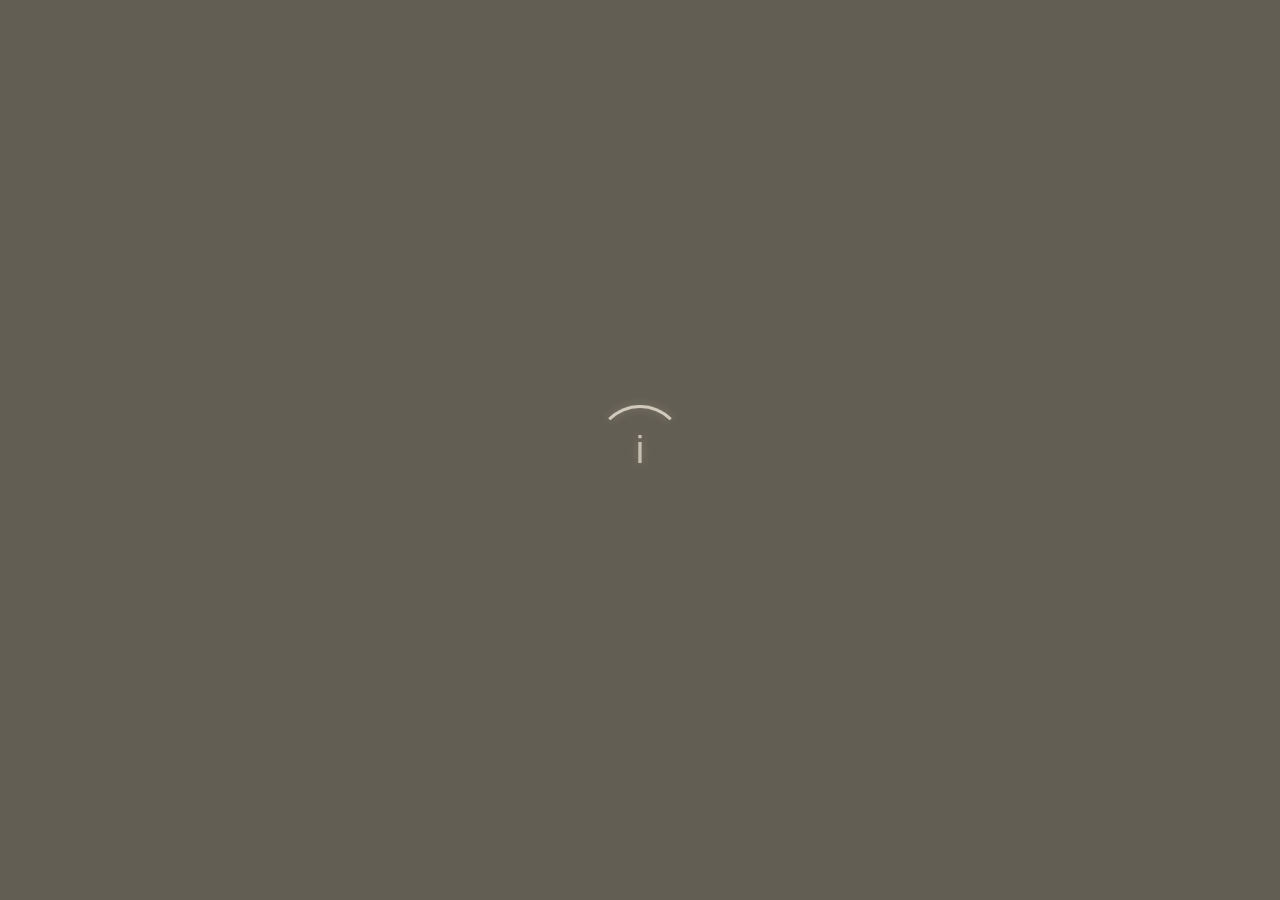
==== index.html @ 5bce7cc0 "m" ====
<!DOCTYPE html>
<html lang="en">
<head>
    <meta charset="UTF-8">
    <meta name="viewport" content="width=device-width, initial-scale=1.0, maximum-scale=1.0, user-scalable=no">
    <title>Luxury Design Portfolio</title>
    <meta name="description" content="Premium interior design solutions. Transform your space with bespoke, elegant design.">
    
    <!-- Mobile Redirect Script -->
    <script>
        // Check if user is on a mobile device
        const isMobile = /Android|webOS|iPhone|iPad|iPod|BlackBerry|IEMobile|Opera Mini/i.test(navigator.userAgent) || window.innerWidth <= 1024;
        
        // Redirect to mobile version if on mobile device
        if (isMobile && !window.location.pathname.includes('mobile.html')) {
            window.location.href = 'mobile.html';
        }
    </script>
    
    <!-- Favicon -->
    <link rel="icon" type="image/png" href="images/logo white i.png">
    <link rel="apple-touch-icon" href="images/logo white i.png">
    
    <!-- Preload critical assets -->
    <link rel="preload" href="fonts/abadi-extra-light.woff2" as="font" type="font/woff2" crossorigin fetchpriority="low">
    <link rel="preload" href="fonts/roboto-light.woff2" as="font" type="font/woff2" crossorigin fetchpriority="low">
    
    <!-- Stylesheets -->
    <link rel="stylesheet" href="css/styles.css">
    <link rel="stylesheet" href="css/gallery.css">
    <link rel="stylesheet" href="css/mobile.css">
    
    <!-- Font imports -->
    <link rel="preconnect" href="https://fonts.googleapis.com">
    <link rel="preconnect" href="https://fonts.gstatic.com" crossorigin>
    <link href="https://fonts.googleapis.com/css2?family=Roboto:wght@300&display=swap" rel="stylesheet">
    
    <!-- Icon library -->
    <link rel="stylesheet" href="https://cdnjs.cloudflare.com/ajax/libs/font-awesome/6.0.0/css/all.min.css">
</head>
<body>
    <!-- Page Loader -->
    <div class="page-loader">
        <div class="loader-content">
            <div class="loader-circle"></div>
            <span class="loader-i">i</span>
        </div>
    </div>

    <!-- Page transition overlay -->
    <div class="page-transition-overlay"></div>
    
    <!-- Header -->
    <header class="header">
        <div class="logo-container">
            <img src="images/logo white i.png" alt="Ingrid Bergman Interiors Logo">
            <div class="close-icon"></div>
            <div class="nav-hint" data-translate="navHint">click to navigate</div>
        </div>
    </header>

    <!-- Mobile Slider Homepage (Only shown on mobile) -->
    <div class="mobile-slider-container" id="mobileSlider">
        <div class="mobile-slider-header">
            <img src="images/logo white i.png" alt="Ingrid Bergman Interiors Logo">
        </div>
        
        <div class="mobile-slider-body">
            <div class="mobile-slides" id="mobileSlides">
                <!-- Service Slide -->
                <div class="mobile-slide" data-section="service">
                    <div class="mobile-slide-background" style="background-image: url('images/the service (2).jpg');"></div>
                    <div class="mobile-slide-content">
                        <h2 class="mobile-slide-title" data-translate="service">The Service</h2>
                        <button class="mobile-slide-btn" data-translate="explore">Explore</button>
                    </div>
                </div>
                
                <!-- Portrait Slide -->
                <div class="mobile-slide mobile-portrait-slide" data-section="person">
                    <div class="mobile-portrait-container">
                        <img src="images/Ingrid Bergman Portret.jpg" alt="Portrait" class="mobile-portrait-image">
                        <div class="mobile-portrait-overlay">
                            <button class="mobile-slide-btn" data-translate="aboutButton">The Person</button>
                        </div>
                    </div>
                </div>
                
                <!-- Brands Slide -->
                <div class="mobile-slide" data-section="brands">
                    <div class="mobile-slide-background" style="background-image: url('images/the brands.jpg');"></div>
                    <div class="mobile-slide-content">
                        <h2 class="mobile-slide-title" data-translate="brands">The Brands</h2>
                        <button class="mobile-slide-btn" data-translate="explore">Explore</button>
                    </div>
                </div>
            </div>
            
            <div class="mobile-slider-indicators">
                <div class="mobile-slider-dot active" data-slide="0"></div>
                <div class="mobile-slider-dot" data-slide="1"></div>
                <div class="mobile-slider-dot" data-slide="2"></div>
            </div>
        </div>
    </div>

    <!-- Main Content: 3-Panel Layout -->
    <main class="main-content">
        <!-- Left Panel: The Service -->
        <section class="section section-left">
            <div class="section-background" style="background: url('images/the service (2).jpg') center/cover no-repeat;"></div>
            <div class="hover-overlay"></div>
            <div class="section-content">
                <h2 class="section-title" data-translate="service">The Service</h2>
                <button class="expand-btn" id="serviceExpandBtn" data-translate="explore">Explore</button>
            </div>
        </section>

        <!-- Center Portrait Panel -->
        <div class="portrait-container">
            <div class="portrait-wrapper">
                <div class="portrait">
                    <!-- Colored image underneath -->
                    <img src="images/Ingrid Bergman Portret.jpg" alt="Portrait" class="portrait-image">
                    
                    <!-- Black and white split effect -->
                    <div class="portrait-bw-wrapper">
                        <div class="bw-left"></div>
                        <div class="bw-right"></div>
                    </div>
                    
                    <button class="about-btn" data-translate="aboutButton">The Person</button>
                </div>
            </div>
        </div>

        <!-- Right Panel: The Brands -->
        <section class="section section-right">
            <div class="section-background" style="background: url('images/the brands.jpg') center/cover no-repeat;"></div>
            <div class="hover-overlay"></div>
            <div class="section-content">
                <h2 class="section-title" data-translate="brands">The Brands</h2>
                <button class="expand-btn" id="brandsExpandBtn" data-translate="explore">Explore</button>
            </div>
        </section>
    </main>

    <!-- About Section - Fixed Structure -->
    <div class="about-section">
        <div class="about-background" style="background: linear-gradient(rgba(0, 0, 0, 0.8), rgba(0, 0, 0, 0.8)), url('images/Ingrid Bergman Portret.jpg') center/cover no-repeat;"></div>
        <button class="close-about">
            <div class="close-icon"></div>
        </button>
        <div class="about-content">
            <div class="mobile-back-btn" id="aboutBackBtn"></div>
            <div class="about-grid">
                <div class="about-image">
                    <img src="images/Ingrid Bergman Portret.jpg" alt="Portrait">
                </div>
                <div class="about-text">
                    <h2 data-translate="aboutTitle">The Person</h2>
                    <p class="about-title" data-translate="aboutSubtitle">Founder of Ingrid Bergman Interiors</p>
                    <div class="about-separator"></div>
                    <p class="about-paragraph" data-translate="aboutParagraph1">Ingrid Bergman embarked on her interior design journey in 2013 after spending two decades in the high-end fashion industry. Her time at a renowned interior design firm in Dubai provided her with invaluable experience, allowing her to master the nuances of the trade.</p>
                    <p class="about-paragraph" data-translate="aboutParagraph2">Ingrid's extensive background in retail has proven to be a tremendous asset for her clients. This experience has sharpened her impeccable taste in colors and fabrics and honed her ability to source the most exclusive furniture for her agency.</p>
                    <p class="about-paragraph" data-translate="aboutParagraph3">One of Ingrid's most remarkable qualities is her ability to genuinely listen to her clients, ensuring she delivers the beautiful results they envision. She believes this skill is crucial in building strong client relationships, which lead to inspired, creative design solutions and ultimate client satisfaction.</p>
                    <p class="about-paragraph" data-translate="aboutParagraph4">Ingrid's work is global, with a diverse portfolio of projects. Her home in Portugal, complete with a breathtaking garden, has been transformed into an exclusive showroom where guests can experience the essence of luxury living.</p>
                    <p class="about-paragraph" data-translate="aboutParagraph5">Clients are invited to visit the Villa in the Algarve to explore her collections and discuss their projects in this unique and inspiring setting.</p>
                </div>
            </div>
            <div class="about-actions">
                <button class="about-back-home-btn" data-translate="returnHome">Return to Homepage</button>
            </div>
        </div>
    </div>

    <!-- Service Section - Integrated from the-service.html -->
    <div class="service-section">
        <div class="service-background" style="background: linear-gradient(rgba(0, 0, 0, 0.5), rgba(0, 0, 0, 0.5)), url('images/the service (2).jpg') center/cover no-repeat;"></div>
        <button class="close-service">
            <div class="close-icon"></div>
        </button>
        <div class="service-content">
            <div class="mobile-back-btn" id="serviceBackBtn"></div>
            <header class="service-header">
                <h2 data-translate="serviceTitle">The Service</h2>
                <p data-translate="serviceDescription">Ingrid Bergman Interiors is a comprehensive residential and commercial furniture agency, offering full-service solutions. We begin by understanding our clients' practical needs and style preferences, ensuring a personalized experience. Our distinctive showroom, located in the heart of the Algarve, serves as an inspirational space where visitors can envision the possibilities of outdoor and indoor living.</p>
            </header>
            
            <section class="service-info">
                <h3 class="service-subtitle" data-translate="serviceSubtitle">We can assist you with</h3>
                <div class="service-cards-container">
                    <div class="service-card">
                        <h3 data-translate="conceptDesign">Concept & Design</h3>
                        <p data-translate="conceptDesignDesc">To make a concept and design (with mood & material boards)</p>
                    </div>
                    
                    <div class="service-card">
                        <h3 data-translate="spacePlanning">Space Planning</h3>
                        <p data-translate="spacePlanningDesc">To plan your space (floorplans and 3D renders)</p>
                    </div>
                    
                    <div class="service-card">
                        <h3 data-translate="furnitureSourcing">Furniture Sourcing</h3>
                        <p data-translate="furnitureSourcingDesc">To source furniture</p>
                    </div>
                    
                    <div class="service-card">
                        <h3 data-translate="windowTreatment">Window Treatment</h3>
                        <p data-translate="windowTreatmentDesc">To find the right window treatment</p>
                    </div>
                    
                    <div class="service-card">
                        <h3 data-translate="lightingPlanning">Lighting Planning</h3>
                        <p data-translate="lightingPlanningDesc">To plan your lighting</p>
                    </div>
                    
                    <div class="service-card">
                        <h3 data-translate="accessoriesCarpets">Accessories & Carpets</h3>
                        <p data-translate="accessoriesCarpetsDesc">To source carpets & home accessories</p>
                    </div>
                </div>
            </section>

            <!-- Projects Section Title -->
            <div class="projects-section-title">
                <h2 data-translate="projectsTitle">Ingrid's Projects</h2>
            </div>

            <!-- Service Gallery Card -->
            <section class="service-gallery-section">
                <div class="service-gallery-card">
                    <div class="gallery-header">
                        <h3 data-translate="projectTitle">Transforming a Family Home</h3>
                        <p data-translate="projectLocation">California, US</p>
                    </div>
                    <div class="gallery-preview" id="galleryPreview">
                        <img src="images/CA project done/IBICali2019-30.jpg" alt="California Family Home Project Preview">
                    </div>
                    <button type="button" class="gallery-btn" id="galleryBtn">
                        <span data-translate="viewGallery">View Gallery</span>
                        <i class="fas fa-images"></i>
                    </button>
                    <button type="button" class="project-info-btn" id="projectInfoBtn">
                        <span data-translate="readAboutProject">Read About This Project</span>
                        <i class="fas fa-book-open"></i>
                    </button>
                </div>
            </section>
            
            <div class="service-actions">
                <button class="service-back-home-btn" data-translate="returnHome">Return to Homepage</button>
            </div>
        </div>
    </div>

    <!-- Gallery Modal -->
    <div class="gallery-modal" id="galleryModal">
        <div class="gallery-modal-content">
            <div class="gallery-title">
                <h2 data-translate="projectTitle">Transforming a Family Home</h2>
                <p data-translate="projectLocation">California, US</p>
            </div>
            <button type="button" class="close-gallery" id="closeGalleryBtn" aria-label="Close gallery">
                <i class="fas fa-times"></i>
            </button>
            <div class="gallery-container">
                <div class="gallery-slider" id="gallerySlider">
                    <!-- Slides will be added via JavaScript -->
                </div>
                <div class="gallery-controls">
                    <button type="button" class="gallery-prev" id="prevBtn" aria-label="Previous slide">
                        <i class="fas fa-chevron-left"></i>
                    </button>
                    <button type="button" class="gallery-next" id="nextBtn" aria-label="Next slide">
                        <i class="fas fa-chevron-right"></i>
                    </button>
                </div>
                <div class="gallery-indicators" id="galleryIndicators"></div>
            </div>
        </div>
    </div>

    <!-- Project Description Modal -->
    <div class="project-description-modal" id="projectDescriptionModal">
        <div class="project-description-content">
            <button type="button" class="close-project-description" id="closeProjectDescriptionBtn" aria-label="Close project description">
                <i class="fas fa-times"></i>
            </button>
            <div class="project-description-body">
                <div class="project-description-text">
                    <p><span class="project-title" data-translate="projectTitle">Transforming of a family home</span></p>
                    
                    <p data-translate="projectDescription1">"We recently had the pleasure of transforming a classic traditional American quinta into a refined, modern sanctuary for a young family with three children. This full-scale renovation was more than just a makeover—it was a complete reinvention of the space to align with contemporary living while preserving a warm, welcoming atmosphere.</p>
                    
                    <p data-translate="projectDescription2">The home was fully gutted to allow for a bold redesign, featuring an open floorplan that brings in natural light and flow. At the heart of the home stands a stunning, high-end Italian kitchen—both sleek and functional—paired with a custom-designed bathroom that exudes luxury and serenity.</p>
                    
                    <p data-translate="projectDescription3">Throughout the house, we laid elegant fishbone oak flooring, adding texture and timeless style. A striking fireplace became a central feature, creating a cozy gathering space for the family. Carefully curated high-end furniture from Eric Kuster, paired with limited edition art and thoughtfully chosen accessories, completed the design with sophistication and personality.</p>
                    
                    <p data-translate="projectDescription4">Every detail was selected to reflect comfort, elegance, and a touch of boldness—and the result? A truly elevated family home, perfectly tailored to the lifestyle and vision of our delighted clients."</p>
                    
                    <p class="signature" data-translate="signature">— Ingrid Bergman</p>
                </div>
                <div class="project-description-image">
                    <img src="images/CA project done/IBICali2019-30.jpg" alt="California Family Home Project">
                </div>
            </div>
        </div>
    </div>

    <!-- Brands Section - Integrated from the-brands.html -->
    <div class="brands-section">
        <div class="brands-background" style="background: linear-gradient(rgba(0, 0, 0, 0.5), rgba(0, 0, 0, 0.5)), url('images/the brands.jpg') center/cover no-repeat;"></div>
        <button class="close-brands">
            <div class="close-icon"></div>
        </button>
        <div class="brands-content">
            <div class="mobile-back-btn" id="brandsBackBtn"></div>
            <header class="brands-header">
                <h2 data-translate="brandsTitle">The Brands</h2>
                <p class="brands-subtitle" data-translate="brandsSubtitle">We carry the most exclusive brands for any project for any client for any budget</p>
            </header>
            
            <section class="brands-showcase">
                <div class="brands-category">
                    <h3 data-translate="outdoorCollections">Outdoor Collections</h3>
                    <div class="brands-list">
                        <div class="brand-item">
                            <img src="images/Borek picture for website.jpg" alt="Borek" class="brand-image">
                            <h3 class="brand-name">Borek</h3>
                            <a href="https://www.borek.eu" target="_blank" class="brand-link" data-translate="visitWebsite">Visit Website</a>
                        </div>
                        
                        <div class="brand-item">
                            <img src="images/bryck.jpg" alt="BRYCK" class="brand-image">
                            <h3 class="brand-name">BRYCK</h3>
                            <a href="https://www.bryck.nl" target="_blank" class="brand-link" data-translate="visitWebsite">Visit Website</a>
                        </div>
                        
                        <div class="brand-item">
                            <img src="images/C&C Milano picture for website.jpg" alt="C&C Milano" class="brand-image">
                            <h3 class="brand-name">C&C Milano</h3>
                            <a href="https://www.cec-milano.it" target="_blank" class="brand-link" data-translate="visitWebsite">Visit Website</a>
                        </div>
                        
                        <div class="brand-item">
                            <img src="images/cape umbrellas.jpg" alt="Cape Umbrellas" class="brand-image">
                            <h3 class="brand-name">Cape Umbrellas</h3>
                            <a href="https://www.capeumbrellas.com" target="_blank" class="brand-link" data-translate="visitWebsite">Visit Website</a>
                        </div>
                        
                        <div class="brand-item">
                            <img src="images/coco wolf1.jpg" alt="Coco Wolf" class="brand-image">
                            <h3 class="brand-name">Coco Wolf</h3>
                            <a href="https://www.cocowolf.co.uk" target="_blank" class="brand-link" data-translate="visitWebsite">Visit Website</a>
                        </div>
                        
                        <div class="brand-item">
                            <img src="images/Fjaka website picture.JPG" alt="Fjaka Furniture" class="brand-image">
                            <h3 class="brand-name">Fjaka Furniture</h3>
                            <a href="https://fjakafurniture.com" target="_blank" class="brand-link" data-translate="visitWebsite">Visit Website</a>
                        </div>
                        
                        <div class="brand-item">
                            <img src="images/todo bien.jpg" alt="Todo Bien" class="brand-image">
                            <h3 class="brand-name">Todo Bien</h3>
                            <a href="https://www.todobien.nl" target="_blank" class="brand-link" data-translate="visitWebsite">Visit Website</a>
                        </div>
                    </div>
                </div>

                <div class="brands-category">
                    <h3 data-translate="indoorCollections">Indoor Collections</h3>
                    <div class="brands-list">
                        <div class="brand-item">
                            <img src="images/Hamilton Conte for website.jpg" alt="Hamilton Conte" class="brand-image">
                            <h3 class="brand-name">Hamilton Conte</h3>
                            <a href="https://hamiltonconte.com" target="_blank" class="brand-link" data-translate="visitWebsite">Visit Website</a>
                        </div>
                        
                        <div class="brand-item">
                            <img src="images/kuster.jpg" alt="Eric Kuster" class="brand-image">
                            <h3 class="brand-name">Eric Kuster</h3>
                            <a href="https://www.erickuster.com" target="_blank" class="brand-link" data-translate="visitWebsite">Visit Website</a>
                        </div>
                        
                        <div class="brand-item">
                            <img src="images/pavoni.jpeg" alt="Pavoni Leathers" class="brand-image">
                            <h3 class="brand-name">Pavoni Leathers</h3>
                            <a href="https://www.pavonileathers.com" target="_blank" class="brand-link" data-translate="visitWebsite">Visit Website</a>
                        </div>
                        
                        <div class="brand-item">
                            <img src="images/shadesbyeric.webp" alt="Shades by Eric Kuster" class="brand-image">
                            <h3 class="brand-name">Shades by Eric Kuster</h3>
                            <a href="https://shadesbyerickuster.com" target="_blank" class="brand-link" data-translate="visitWebsite">Visit Website</a>
                        </div>
                    </div>
                </div>
            </section>
            
            <!-- Video Collections Section -->
            <section class="video-collections-section">
                <div class="brands-category">
                    <h3 data-translate="videoCollections">Video Collections</h3>
                    <div class="video-content">
                        <div class="video-container">
                            <div class="luxury-video-wrapper">
                                <div class="video-title-overlay">EKML Headquarters Amsterdam</div>
                                <iframe src="https://player.vimeo.com/video/1080828130?h=15c700e97c" width="100%" height="100%" frameborder="0" allow="autoplay; fullscreen; picture-in-picture" allowfullscreen="true"></iframe>
                            </div>
                        </div>
                    </div>
                </div>
            </section>
            
            <div class="brands-actions">
                <button class="brands-back-home-btn" data-translate="returnHome">Return to Homepage</button>
            </div>
        </div>
    </div>

    <!-- Contact Section - New popup section -->
    <div class="contact-section">
        <div class="contact-background" style="background: linear-gradient(rgba(0, 0, 0, 0.7), rgba(0, 0, 0, 0.7)), url('images/contact-bg.jpg') center/cover no-repeat;"></div>
        <button class="close-contact">
            <div class="close-icon"></div>
        </button>
        <div class="contact-content">
            <header class="contact-header">
                <h2 data-translate="contactTitle">Contact Us</h2>
                <p data-translate="contactDescription">Get in touch with our team to discuss how we can transform your space into a stunning, functional design that reflects your unique style and needs.</p>
            </header>
            
            <section class="contact-form-container">
                <form id="contactForm" class="contact-form" action="https://formspree.io/f/YOUR_FORMSPREE_ID" method="POST">
                    <div class="form-group">
                        <label for="name" data-translate="name">Name</label>
                        <input type="text" id="name" name="name" required>
                    </div>
                    
                    <div class="form-group">
                        <label for="email" data-translate="email">Email</label>
                        <input type="email" id="email" name="email" required>
                    </div>
                    
                    <div class="form-group">
                        <label for="phone" data-translate="phone">Phone (optional)</label>
                        <input type="tel" id="phone" name="phone">
                    </div>
                    
                    <div class="form-group">
                        <label for="message" data-translate="message">Message</label>
                        <textarea id="message" name="message" rows="5" required></textarea>
                    </div>
                    
                    <button type="submit" class="submit-btn" data-translate="sendMessage">Send Message</button>
                </form>
                
                <div class="contact-info">
                    <div class="contact-item">
                        <i class="fas fa-map-marker-alt"></i>
                        <h3 data-translate="ourOffice">Our Office</h3>
                        <p>Ingrid Bergman Interiors<br>Rua Fernão Lopes 279<br>Albufeira, Portugal</p>
                    </div>
                    
                    <div class="contact-item">
                        <i class="fas fa-envelope"></i>
                        <h3 data-translate="emailUs">Email Us</h3>
                        <p>
                            <a href="mailto:ingrid@ingridbergmaninteriors.com">ingrid@ingridbergmaninteriors.com</a><br>
                            <a href="mailto:ingrid@erickuster.com">ingrid@erickuster.com</a>
                        </p>
                    </div>
                    
                    <div class="contact-item">
                        <i class="fas fa-phone-alt"></i>
                        <h3 data-translate="callUs">Call Us</h3>
                        <p>
                            Portugal: <a href="tel:+351963486962">+351 963 486 962</a><br>
                            Netherlands: <a href="tel:+31640180249">+31 6 401 80 249</a>
                        </p>
                    </div>
                </div>
            </section>
            
            <div class="contact-actions">
                <button class="contact-back-home-btn" data-translate="returnHome">Return to Homepage</button>
            </div>
        </div>
    </div>

    <!-- Footer -->
    <footer class="footer">
        <div class="social-links">
            <a href="https://www.linkedin.com/in/ingridbergman/" class="social-link" target="_blank" aria-label="LinkedIn">
                <i class="fab fa-linkedin-in"></i>
            </a>
            <a href="https://www.instagram.com/ingrid_bergman_collections/" class="social-link" target="_blank" aria-label="Instagram">
                <i class="fab fa-instagram"></i>
            </a>
            <a href="mailto:ingrid@ingridbergmaninteriors.com" class="social-link" aria-label="Email">
                <i class="far fa-envelope"></i>
            </a>
        </div>
        <button class="contact-btn" data-section="contact" data-translate="contactButton">CONTACT US</button>
        <div class="language-switcher">
            <button class="lang-btn active" data-lang="en">En</button>
            <span class="lang-separator">|</span>
            <button class="lang-btn" data-lang="pt">Pt</button>
        </div>
    </footer>

    <!-- Language Transition Overlay -->
    <div class="language-transition-overlay"></div>

    <!-- Off Canvas Navigation - Side Panel -->
    <div class="off-canvas-overlay" id="offCanvasOverlay"></div>
    <nav class="off-canvas-navigation" id="offCanvasNav">
        <div class="off-canvas-header">
            <div class="off-canvas-logo">
                <img src="images/logo white i.png" alt="Logo">
            </div>
            <div class="off-canvas-title" data-translate="home">Ingrid Bergman Interiors</div>
            <p data-translate="explore">Explore our world of luxury design</p>
        </div>
        <div class="off-canvas-content">
            <div class="off-canvas-menu">
                <a href="javascript:void(0);" class="off-canvas-menu-item active" data-section="home" data-translate="home">Home</a>
                <a href="javascript:void(0);" class="off-canvas-menu-item" data-section="person" data-translate="person">The Person</a>
                <a href="javascript:void(0);" class="off-canvas-menu-item" data-section="service" data-translate="service">The Service</a>
                <a href="javascript:void(0);" class="off-canvas-menu-item" data-section="brands" data-translate="brands">The Brands</a>
                <a href="javascript:void(0);" class="off-canvas-menu-item" data-section="contact" data-translate="contact">Contact Us</a>
            </div>
        </div>
        <div class="off-canvas-footer">
            <a href="https://www.linkedin.com/in/ingridbergman/" class="off-canvas-social" target="_blank" aria-label="LinkedIn">
                <i class="fab fa-linkedin-in"></i>
            </a>
            <a href="https://www.instagram.com/ingrid_bergman_collections/" class="off-canvas-social" target="_blank" aria-label="Instagram">
                <i class="fab fa-instagram"></i>
            </a>
            <a href="mailto:ingrid@ingridbergmaninteriors.com" class="off-canvas-social" aria-label="Email">
                <i class="far fa-envelope"></i>
            </a>
        </div>
    </nav>

    <!-- Scripts -->
    <script src="js/loader.js"></script>
    <script src="js/main.js"></script>
    <script src="js/navigation.js"></script>
    <script src="js/gallery.js"></script>
    <script src="js/page-transitions.js"></script>
    <script src="js/mobile.js"></script>
    <script src="js/translations.js"></script>
</body>
</html>
---- css/styles.css ----
/* Touch device enhancements */
@media (hover: none) {
    .portrait-bw-left,
    .portrait-bw-right {
        /* Add subtle pulsing animation to indicate interactivity on touch devices */
        animation: pulse 2s infinite alternate cubic-bezier(0.4, 0, 0.2, 1);
    }
    
    @keyframes pulse {
        0% {
            filter: grayscale(100%) brightness(1);
        }
        100% {
            filter: grayscale(100%) brightness(1.1);
        }
    }
    
    .about-btn {
        opacity: 0.7;
        transform: translate(-50%, -50%) scale(0.95);
    }
}/* =================================================================
   Premium Interior Design Website - Refined Edition 2025
   Highly optimized for performance with enhanced responsiveness
   ================================================================= */

/* ===== RESET & GLOBAL STYLES ===== */
*,
*::before,
*::after {
    margin: 0;
    padding: 0;
    box-sizing: border-box;
    -webkit-font-smoothing: antialiased;
    -moz-osx-font-smoothing: grayscale;
}

:root {
    /* Color Variables - Refined Luxury Palette */
    --color-primary: #a19c90;      /* Primary details / 30% of site */
    --color-secondary: #635e53;    /* Small buttons & smaller details */
    --color-tertiary: #d1cabc;     /* Tiny details / micro buttons */
    --color-background: #fdfdfd;   /* Main background */
    --color-text: #333333;         /* Base text color */
    
    /* Additional Modern Accents with Softer Tones */
    --color-accent: #ada698;       /* Slightly brighter accent for highlights */
    --color-dark: #4a4640;         /* Deeper accent for drama and emphasis */
    --color-light: #eae7e0;        /* Lighter accent for subtle highlights */
    --color-glass: rgba(253, 253, 253, 0.75); /* Enhanced glass effect */
    
    /* Glassmorphism Effects - Refined */
    --glass-bg: rgba(253, 253, 253, 0.25);
    --glass-border: rgba(255, 255, 255, 0.2);
    --glass-shadow: rgba(0, 0, 0, 0.05);
    --glass-blur: 20px;
    
    /* Inverted Navigation Colors - Enhanced for Better Contrast */
    --nav-background: rgba(99, 94, 83, 0.9);
    --nav-text: #fdfdfd;
    --nav-accent: #d1cabc;
    
    /* Optimized Transition Variables for Better Performance */
    --transition-ultra-slow: 1.4s cubic-bezier(0.22, 1, 0.36, 1);
    --transition-slow: 0.9s cubic-bezier(0.33, 1, 0.68, 1);
    --transition-medium: 0.6s cubic-bezier(0.32, 0.72, 0, 1);
    --transition-fast: 0.4s cubic-bezier(0.25, 0.46, 0.45, 0.94);
    --transition-micro: 0.25s cubic-bezier(0.25, 0.46, 0.45, 0.94);
    --transition-page: 1.0s cubic-bezier(0.19, 1, 0.22, 1);
    
    /* Mobile-First Layout Variables */
    --mobile-padding: 1rem;
    --mobile-gap: 0.75rem;
    --mobile-font-size: 0.875rem;
    --mobile-line-height: 1.5;
    
    /* Responsive Breakpoints - Mobile First */
    --breakpoint-xs: 0;
    --breakpoint-sm: 576px;
    --breakpoint-md: 768px;
    --breakpoint-lg: 992px;
    --breakpoint-xl: 1200px;
    --breakpoint-xxl: 1400px;
    
    /* Mobile Typography Scale */
    --font-size-xs: 0.75rem;
    --font-size-sm: 0.875rem;
    --font-size-md: 1rem;
    --font-size-lg: 1.125rem;
    --font-size-xl: 1.25rem;
    
    /* Mobile Spacing Scale */
    --space-xs: 0.5rem;
    --space-sm: 0.75rem;
    --space-md: 1rem;
    --space-lg: 1.5rem;
    --space-xl: 2rem;
    
    /* Mobile Container Widths */
    --container-xs: 100%;
    --container-sm: 540px;
    --container-md: 720px;
    --container-lg: 960px;
    --container-xl: 1140px;
    
    /* Mobile Navigation */
    --mobile-nav-height: 3.5rem;
    --mobile-nav-padding: 0.5rem;
    
    /* Mobile Content Areas */
    --mobile-content-padding: 1rem;
    --mobile-section-gap: 2rem;
    
    /* Mobile Touch Targets */
    --touch-target-min: 2.75rem;
    --touch-target-padding: 0.75rem;
    
    /* Layout Variables - Updated for Responsive Design */
    --header-height: 4.5rem; /* Reduced from 5.625rem */
    --content-width: 85vw; /* Reduced from 90vw */
    --content-max-width: 1200px; /* Reduced from 1440px */
    --section-gap: 3vw; /* Reduced from 4vw */
    
    /* Enhanced Z-index System */
    --z-base: 1;
    --z-sections: 10;
    --z-section-hover: 15;
    --z-portrait-nav: 50;
    --z-overlay: 200;
    --z-modal: 300;
    --z-close-buttons: 350;
    --z-navigation: 1000;
    --z-page-transition: 9000;
    --z-loader: 10000;
    
    /* New Rounded Corner Variables for Consistency */
    --radius-small: 0.375rem;
    --radius-medium: 0.75rem;
    --radius-large: 1.25rem;
    --radius-xl: 1.875rem;
    --radius-circle: 50%;
    
    /* Box Shadow Variables */
    --shadow-soft: 0 0.625rem 1.875rem rgba(0, 0, 0, 0.05);
    --shadow-medium: 0 0.9375rem 2.1875rem rgba(0, 0, 0, 0.08);
    --shadow-strong: 0 1.25rem 2.8125rem rgba(0, 0, 0, 0.12);
    --shadow-inset: inset 0 0 0.625rem rgba(0, 0, 0, 0.05);
    
    /* Responsive Breakpoints - Adjusted for better scaling */
    --breakpoint-xs: 0;
    --breakpoint-sm: 480px; /* Reduced from 576px */
    --breakpoint-md: 640px; /* Reduced from 768px */
    --breakpoint-lg: 880px; /* Reduced from 992px */
    --breakpoint-xl: 1024px; /* Reduced from 1200px */
    --breakpoint-xxl: 1200px; /* Reduced from 1400px */
    
    /* Fluid Typography Scale - Slightly reduced */
    --font-size-base: clamp(0.875rem, 0.8rem + 0.4vw, 1rem);
    --heading-scale: 0.95;
    
    /* Spacing Scale for Responsive Layouts - Reduced */
    --space-xs: clamp(0.25rem, 0.2rem + 0.2vw, 0.4rem);
    --space-sm: clamp(0.4rem, 0.3rem + 0.4vw, 0.8rem);
    --space-md: clamp(0.8rem, 0.6rem + 0.8vw, 1.6rem);
    --space-lg: clamp(1.2rem, 0.9rem + 1.2vw, 2.4rem);
    --space-xl: clamp(1.6rem, 1.2rem + 1.6vw, 3.2rem);
    
    /* Portrait Sizing - Reduced */
    --portrait-width: clamp(14rem, 25vw, 22rem); /* Reduced from 16rem-26.25rem */
    --portrait-height: clamp(20rem, 65vh, 85vh); /* Reduced from 24rem-92vh */
    
    /* Section Widths - Reduced */
    --section-width: clamp(25%, calc(45% - 6rem), calc(45% - 10rem));
}

/* Font setup for Abadi Extra Light */
@font-face {
    font-family: 'Abadi Extra Light';
    src: url('../fonts/abadi-extra-light.woff2') format('woff2'),
         url('../fonts/abadi-extra-light.woff') format('woff');
    font-weight: 200;
    font-style: normal;
    font-display: swap;
    /* Fallback if font file is missing */
    unicode-range: U+0-10FFFF;
}

/* Fallback font for missing Abadi Extra Light */
@font-face {
    font-family: 'Abadi Extra Light Fallback';
    src: local('Segoe UI Light'), local('Helvetica Neue Light'), local('Arial'), local(sans-serif);
    font-weight: 200;
    font-style: normal;
    font-display: swap;
}

html {
    font-size: 16px;
    scroll-behavior: smooth;
    height: 100%;
    overflow-x: hidden;
}

body {
    font-family: 'Abadi Extra Light', 'Abadi Extra Light Fallback', 'Segoe UI', 'Helvetica Neue', Arial, sans-serif;
    background-color: var(--color-background);
    color: var(--color-text);
    overflow-x: hidden;
    line-height: 1.6;
    opacity: 0;
    animation: fadeIn 0.7s forwards 0.3s;
    height: 100%;
    will-change: opacity;
    position: relative;
    font-size: var(--font-size-base);
}

@keyframes fadeIn {
    to { opacity: 1; }
}

/* Typography settings */
h1, h2, h3, h4, h5, h6 {
    font-family: 'Roboto', sans-serif;
    font-weight: 300;
    line-height: 1.3;
    margin-bottom: 0.5em;
}

/* Fluid headings - adjusted for better responsiveness */
h1 { font-size: clamp(1.75rem, 1.5rem + 1.5vw, 3.5rem); }
h2 { font-size: clamp(1.5rem, 1.25rem + 1.25vw, 3rem); }
h3 { font-size: clamp(1.25rem, 1.1rem + 0.75vw, 2.5rem); }
h4 { font-size: clamp(1.1rem, 1rem + 0.5vw, 1.8rem); }
h5 { font-size: clamp(1rem, 0.9rem + 0.3vw, 1.5rem); }
h6 { font-size: clamp(0.9rem, 0.85rem + 0.2vw, 1.2rem); }

a {
    text-decoration: none;
    color: inherit;
    transition: color var(--transition-medium);
}

button {
    background: none;
    border: none;
    cursor: pointer;
    font-family: inherit;
    outline: none;
    transition: all var(--transition-medium);
}

ul {
    list-style: none;
}

img {
    max-width: 100%;
    height: auto;
    display: block;
}

/* Utility class for preventing scroll */
.no-scroll {
    overflow: hidden !important;
    position: fixed;
    width: 100%;
    height: 100%;
}

/* Resize animation stopper utility class */
.resize-animation-stopper * {
    transition: none !important;
    animation: none !important;
}

/* ===== REFINED LOADER STYLES ===== */
.page-loader {
    position: fixed;
    top: 0;
    left: 0;
    width: 100%;
    height: 100%;
    background-color: var(--color-secondary); /* Brown background from menu */
    display: flex;
    align-items: center;
    justify-content: center;
    z-index: var(--z-loader);
    transition: opacity 0.7s ease-out, visibility 0.7s;
    opacity: 1;
    visibility: visible;
}

.loader-hidden {
    opacity: 0;
    visibility: hidden;
}

.loader-content {
    position: relative;
    width: 5.625rem; /* 90px to rem */
    height: 5.625rem;
}

.loader-circle {
    position: absolute;
    width: 100%;
    height: 100%;
    border: 0.1875rem solid transparent; /* 3px to rem */
    border-top-color: var(--color-tertiary); /* Light cream color from theme */
    border-radius: 50%;
    animation: loader-rotation 1.2s cubic-bezier(0.68, -0.55, 0.27, 1.55) infinite;
    filter: drop-shadow(0 0 0.3125rem rgba(209, 202, 188, 0.3)); /* 5px to rem */
}

.loader-i {
    position: absolute;
    top: 50%;
    left: 50%;
    transform: translate(-50%, -50%);
    font-size: 2.375rem; /* 38px to rem */
    font-family: 'Abadi Extra Light', 'Arial', sans-serif;
    color: var(--color-tertiary); /* Light cream color from theme */
    font-weight: 200;
    opacity: 0.9;
    text-shadow: 0 0 0.625rem rgba(209, 202, 188, 0.3); /* 10px to rem */
}

@keyframes loader-rotation {
    0% {
        transform: rotate(0deg);
    }
    100% {
        transform: rotate(360deg);
    }
}

/* Hide content until loaded */
body:not(.loaded) .main-content,
body:not(.loaded) .header,
body:not(.loaded) .footer,
body:not(.loaded) .hamburger-button,
body:not(.loaded) .logo-placeholder {
    opacity: 0;
    will-change: opacity;
}

body.loaded .main-content,
body.loaded .header,
body.loaded .footer,
body.loaded .hamburger-button,
body.loaded .logo-placeholder {
    animation: fadeIn 0.6s ease-out forwards;
    will-change: opacity;
}

/* Main logo removed from homepage header */

/* ===== HAMBURGER BUTTON STYLES ===== */
.hamburger-button {
    position: fixed;
    bottom: clamp(0.9375rem, 2vh, 1.25rem); /* Fluid margin: 15px to 20px */
    right: clamp(0.9375rem, 2vw, 1.25rem); /* Fluid margin: 15px to 20px */
    width: clamp(2.8125rem, 7vmin, 3.5rem); /* Fluid sizing: 45px to 56px */
    height: clamp(2.8125rem, 7vmin, 3.5rem); /* Fluid sizing: 45px to 56px */
    border-radius: var(--radius-circle);
    background-color: var(--color-secondary);
    display: flex;
    flex-direction: column;
    justify-content: center;
    align-items: center;
    z-index: var(--z-navigation);
    box-shadow: var(--shadow-medium);
    cursor: pointer;
    transition: transform 0.4s cubic-bezier(0.34, 1.56, 0.64, 1),
                background-color 0.4s cubic-bezier(0.34, 1.56, 0.64, 1);
    will-change: transform, background-color;
}

.hamburger-button:hover {
    transform: scale(1.1);
    background-color: var(--color-primary);
}

.hamburger-button.active {
    background-color: var(--color-tertiary);
}

.hamburger-line {
    width: clamp(1.25rem, 3vmin, 1.5rem); /* Fluid sizing: 20px to 24px */
    height: 0.125rem; /* 2px to rem */
    background-color: var(--color-background);
    margin: 0.1875rem 0; /* 3px to rem */
    transition: transform 0.3s ease, opacity 0.3s ease;
    will-change: transform, opacity;
}

.hamburger-button.active .line-1 {
    transform: translateY(0.5rem) rotate(45deg); /* 8px to rem */
}

.hamburger-button.active .line-2 {
    opacity: 0;
}

.hamburger-button.active .line-3 {
    transform: translateY(-0.5rem) rotate(-45deg); /* 8px to rem */
}

/* ===== ENHANCED OFF-CANVAS MENU STYLES ===== */
.off-canvas-navigation {
    position: fixed;
    top: 0;
    right: 0;
    width: min(20.625rem, 85vw);
    max-width: 100%;
    height: 100vh;
    background: linear-gradient(135deg, 
        rgba(99, 94, 83, 0.98) 0%, 
        rgba(74, 70, 64, 0.99) 100%);
    z-index: calc(var(--z-navigation) - 1);
    transform: translateX(100%);
    transition: transform 0.5s cubic-bezier(0.16, 1, 0.3, 1),
                visibility 0.1s linear 0.5s;
    visibility: hidden;
    display: flex;
    flex-direction: column;
    justify-content: space-between;
    backdrop-filter: blur(20px);
    -webkit-backdrop-filter: blur(20px);
    will-change: transform, visibility;
    perspective: 1000px;
    transform-style: preserve-3d;
    box-shadow: -0.3125rem 0 1.875rem rgba(0, 0, 0, 0.2);
    padding: 1.5rem;
}

/* Hide scrollbar for Chrome, Safari and Opera */
.off-canvas-navigation::-webkit-scrollbar {
    display: none;
}

/* Enhanced menu animations */
.off-canvas-navigation.animating-in {
    animation: menuSlideIn 0.5s cubic-bezier(0.16, 1, 0.3, 1) forwards;
}

.off-canvas-navigation.animating-out {
    animation: menuSlideOut 0.4s cubic-bezier(0.16, 1, 0.3, 1) forwards;
}

@keyframes menuSlideIn {
    0% {
        transform: translateX(100%);
        opacity: 0.8;
    }
    100% {
        transform: translateX(0);
        opacity: 1;
    }
}

@keyframes menuSlideOut {
    0% {
        transform: translateX(0);
        opacity: 1;
    }
    100% {
        transform: translateX(100%);
        opacity: 0.8;
    }
}

.off-canvas-navigation.active {
    transform: translateX(0);
    visibility: visible;
    transition: transform 0.5s cubic-bezier(0.16, 1, 0.3, 1),
                visibility 0s;
}

.off-canvas-overlay {
    position: fixed;
    top: 0;
    left: 0;
    width: 100%;
    height: 100vh;
    background-color: rgba(0, 0, 0, 0.5);
    z-index: calc(var(--z-navigation) - 1);
    opacity: 0;
    visibility: hidden;
    transition: opacity var(--transition-medium),
                visibility var(--transition-medium);
    backdrop-filter: blur(5px);
    -webkit-backdrop-filter: blur(5px);
    will-change: opacity, visibility;
}

.off-canvas-overlay.active {
    opacity: 1;
    visibility: visible;
}

.off-canvas-content {
    display: flex;
    flex-direction: column;
    justify-content: center;
    align-items: center;
    flex: 1;
    margin: 0.5rem 0;
}

.off-canvas-header {
    text-align: center;
    padding: 0.5rem 0;
    position: relative;
    display: flex;
    flex-direction: column;
    align-items: center;
}

.off-canvas-logo {
    margin-bottom: 0.5rem;
    display: flex;
    justify-content: center;
}

.off-canvas-logo img {
    width: clamp(2rem, 4vw, 2.5rem);
    height: auto;
}

.off-canvas-title {
    font-size: clamp(1.2rem, 3vw, 1.6rem);
    color: var(--color-tertiary);
    text-transform: uppercase;
    letter-spacing: 0.1em;
    margin-top: 0.25rem;
    font-weight: 300;
}

.off-canvas-header p {
    font-size: clamp(0.9rem, 2.2vw, 1.2rem);
    margin: 0.5rem 0;
    color: var(--color-tertiary);
    opacity: 0.8;
}

.off-canvas-menu {
    display: flex;
    flex-direction: column;
    gap: 0.25rem;
    width: 100%;
    padding: 0 1rem;
}

.off-canvas-menu-item {
    position: relative;
    padding: clamp(0.6rem, 1.5vh, 1rem);
    color: var(--nav-text);
    font-size: clamp(1.1rem, 3vw, 1.5rem);
    text-decoration: none;
    display: flex;
    align-items: center;
    justify-content: center;
    background-color: rgba(255, 255, 255, 0.05);
    border-radius: var(--radius-medium);
    overflow: hidden;
    transition: all 0.4s cubic-bezier(0.2, 0.8, 0.2, 1),
                transform 0.3s cubic-bezier(0.2, 0.8, 0.2, 1);
    transform: translateX(3.125rem);
    opacity: 0;
    border: 1px solid rgba(255, 255, 255, 0.1);
    box-shadow: 0 0.625rem 1.875rem rgba(0, 0, 0, 0.1);
    will-change: transform, opacity, background-color;
    text-align: center;
}

.off-canvas-navigation.active .off-canvas-menu-item {
    transform: translateX(0);
    opacity: 1;
}

.off-canvas-menu-item:hover {
    background-color: rgba(255, 255, 255, 0.1);
    transform: translateX(-0.3125rem) scale(1.02) !important;
    box-shadow: var(--shadow-medium);
}

.off-canvas-menu-item.active {
    background-color: rgba(255, 255, 255, 0.15);
    color: var(--color-tertiary);
    transform: scale(1.02);
}

.off-canvas-menu-item::before {
    content: '';
    position: absolute;
    left: 0;
    top: 0;
    width: 0.1875rem;
    height: 100%;
    background-color: var(--color-tertiary);
    transform: scaleY(0);
    transform-origin: bottom;
    transition: transform 0.4s cubic-bezier(0.2, 0.8, 0.2, 1);
}

.off-canvas-menu-item:hover::before {
    transform: scaleY(1);
}

.off-canvas-menu-item.active::before {
    transform: scaleY(1);
}

/* Staggered animation for menu items */
.off-canvas-navigation.active .off-canvas-menu-item:nth-child(1) {
    transition-delay: 0.1s;
}

.off-canvas-navigation.active .off-canvas-menu-item:nth-child(2) {
    transition-delay: 0.2s;
}

.off-canvas-navigation.active .off-canvas-menu-item:nth-child(3) {
    transition-delay: 0.3s;
}

.off-canvas-navigation.active .off-canvas-menu-item:nth-child(4) {
    transition-delay: 0.4s;
}

.off-canvas-navigation.active .off-canvas-menu-item:nth-child(5) {
    transition-delay: 0.5s;
}

.off-canvas-footer {
    padding: 0.5rem 0;
    gap: 0.5rem;
    display: flex;
    justify-content: center;
}

.off-canvas-navigation.active .off-canvas-footer {
    opacity: 1;
    transform: translateY(0);
}

.off-canvas-social {
    width: 1.75rem;
    height: 1.75rem;
    font-size: 0.8rem;
    color: var(--color-tertiary);
    display: flex;
    align-items: center;
    justify-content: center;
    border-radius: 50%;
    transition: background-color 0.3s ease;
}

.off-canvas-social:hover {
    background-color: var(--color-tertiary);
    color: var(--color-dark);
    transform: translateY(-0.3125rem); /* 5px to rem */
}

/* Menu background elements for visual interest */
.menu-background-element {
    position: absolute;
    border-radius: 50%;
    background: radial-gradient(circle, rgba(209, 202, 188, 0.1) 0%, rgba(209, 202, 188, 0) 70%);
    pointer-events: none;
    z-index: 0;
}

.menu-bg-1 {
    width: 25rem; /* 400px to rem */
    height: 25rem; /* 400px to rem */
    top: -6.25rem; /* 100px to rem */
    right: -6.25rem; /* 100px to rem */
    opacity: 0;
    transition: opacity 1s ease, transform 1.2s ease;
    transform: scale(0.8);
}

.menu-bg-2 {
    width: 18.75rem; /* 300px to rem */
    height: 18.75rem; /* 300px to rem */
    bottom: 10%;
    left: 5%;
    opacity: 0;
    transition: opacity 1s ease, transform 1.2s ease;
    transform: scale(0.8);
}

.off-canvas-navigation.active .menu-bg-1,
.off-canvas-navigation.active .menu-bg-2 {
    opacity: 1;
    transform: scale(1);
}

/* Close button styling - STANDARDIZED ACROSS SITE */
.close-overlay,
.close-about,
.close-service,
.close-brands,
.close-contact {
    position: absolute;
    top: clamp(0.625rem, 2vh, 1.25rem); /* Responsive position: 10px to 20px */
    right: clamp(0.625rem, 2vw, 1.25rem); /* Responsive position: 10px to 20px */
    width: clamp(2.5rem, 6vmin, 2.875rem); /* Responsive width: 40px to 46px */
    height: clamp(2.5rem, 6vmin, 2.875rem); /* Responsive height: 40px to 46px */
    border-radius: var(--radius-circle);
    background-color: rgba(255, 255, 255, 0.1);
    color: var(--nav-text);
    display: flex;
    align-items: center;
    justify-content: center;
    cursor: pointer;
    transition: all 0.4s cubic-bezier(0.34, 1.56, 0.64, 1);
    z-index: var(--z-close-buttons);
    font-size: 1.2rem;
    opacity: 0;
    transform: scale(0.8);
    border: 1px solid rgba(255, 255, 255, 0.1);
    box-shadow: 0 0.3125rem 0.9375rem rgba(0, 0, 0, 0.1); /* 5px and 15px to rem */
    will-change: transform, background-color, opacity;
}

.overlay-active .close-overlay,
.about-section.active .close-about,
.service-section.active .close-service,
.brands-section.active .close-brands,
.contact-section.active .close-contact {
    opacity: 1;
    transform: scale(1);
    transition-delay: 0.3s;
}

.close-overlay:hover,
.close-about:hover,
.close-service:hover,
.close-brands:hover,
.close-contact:hover {
    background-color: var(--color-tertiary);
    transform: rotate(90deg) scale(1.1);
    color: var(--color-dark);
}

.close-icon {
    position: relative;
    width: clamp(1rem, 3vmin, 1.25rem); /* Responsive width: 16px to 20px */
    height: clamp(1rem, 3vmin, 1.25rem); /* Responsive height: 16px to 20px */
}

.close-icon::before,
.close-icon::after {
    content: '';
    position: absolute;
    top: 50%;
    left: 0;
    width: 100%;
    height: 0.125rem; /* 2px to rem */
    background-color: var(--nav-text);
    transition: background-color 0.3s ease, transform 0.3s ease;
}

.close-icon::before {
    transform: rotate(45deg);
}

.close-icon::after {
    transform: rotate(-45deg);
}

.close-overlay:hover .close-icon::before,
.close-overlay:hover .close-icon::after,
.close-about:hover .close-icon::before,
.close-about:hover .close-icon::after,
.close-service:hover .close-icon::before,
.close-service:hover .close-icon::after,
.close-brands:hover .close-icon::before,
.close-brands:hover .close-icon::after,
.close-contact:hover .close-icon::before,
.close-contact:hover .close-icon::after {
    background-color: var(--color-dark);
}

/* ===== MAIN CONTENT STYLES ===== */
.main-content {
    height: 100vh;
    display: flex;
    position: relative;
    overflow: hidden;
    isolation: isolate;
    background-color: var(--color-background);
}

/* Section styling with optimized performance for smooth expansion */
.section {
    flex: 1;
    display: flex;
    align-items: center;
    justify-content: center;
    overflow: hidden;
    position: relative;
    transition: transform 0.9s cubic-bezier(0.32, 0.72, 0, 1),
                opacity 0.9s cubic-bezier(0.32, 0.72, 0, 1);
    z-index: var(--z-sections);
    pointer-events: auto;
    will-change: transform, opacity;
    transform-style: preserve-3d;
    backface-visibility: hidden;
}

/* Updated responsive section widths */
.section-left, .section-right {
    width: var(--section-width); /* Using CSS variables for responsive sizing */
}

/* Background div for smoother scaling transitions */
.section-background {
    position: absolute;
    top: 0;
    left: 0;
    width: 100%;
    height: 100%;
    z-index: -1;
    transition: transform 0.9s cubic-bezier(0.32, 0.72, 0, 1),
                filter 0.6s cubic-bezier(0.32, 0.72, 0, 1);
    will-change: transform, filter;
    background-size: cover;
    background-position: center;
    filter: brightness(0.7); /* Default darker state */
}

/* Brightening effect on hover instead of darkening */
.section:hover .section-background {
    filter: brightness(1.2); /* Brighter on hover */
    transform: scale(1.05); /* Subtle zoom effect */
}

/* Section images - original color by default, darker on hover */
.section::before {
    content: '';
    position: absolute;
    top: 0;
    left: 0;
    width: 100%;
    height: 100%;
    background-color: rgba(0, 0, 0, 0); /* No overlay by default */
    transition: background-color 0.9s cubic-bezier(0.32, 0.72, 0, 1);
    z-index: var(--z-section-hover);
    pointer-events: none;
}

.section:hover::before {
    background-color: rgba(0, 0, 0, 0.2); /* Darker on hover */
}

.section-left {
    transform-origin: left center;
    overflow: hidden;
}

.section-right {
    transform-origin: right center;
    overflow: hidden;
}

/* Original hover overlays behavior */
.hover-overlay {
    position: absolute;
    top: 0;
    left: 0;
    width: 100%;
    height: 100%;
    z-index: var(--z-section-hover);
    pointer-events: none;
    opacity: 0; /* Hidden by default */
    transition: opacity 0.9s cubic-bezier(0.32, 0.72, 0, 1);
    background-color: rgba(0, 0, 0, 0.15); /* Subtle dark overlay */
}

.section:hover .hover-overlay {
    opacity: 1; /* Visible on hover */
}

.section-content {
    position: relative;
    z-index: calc(var(--z-sections) + 5);
    text-align: center;
    padding: clamp(1rem, 3vw, 2rem); /* Responsive padding */
    color: var(--color-background);
    transition: opacity 0.5s cubic-bezier(0.32, 0.72, 0, 1), 
                transform 0.5s cubic-bezier(0.32, 0.72, 0, 1);
    display: flex;
    flex-direction: column;
    align-items: center;
    justify-content: center;
    gap: clamp(0.75rem, 2vw, 1.5rem); /* Responsive gap */
    pointer-events: auto;
    opacity: 1;
    will-change: opacity, transform;
}

/* Adjusted positioning for left and right content */
.section-left .section-content {
    transform: translateX(clamp(-5%, -8vw, -10%)); /* Responsive positioning */
}

.section-right .section-content {
    transform: translateX(clamp(5%, 8vw, 10%)); /* Responsive positioning */
}

.section-title {
    font-size: clamp(1.5rem, 4vw, 2.5rem); /* Responsive font size */
    opacity: 1;
    position: relative;
    display: inline-block;
    margin-bottom: 0;
    z-index: calc(var(--z-sections) + 6);
    color: var(--color-background);
    text-shadow: 0 0.125rem 0.25rem rgba(0, 0, 0, 0.2); /* 2px and 4px to rem */
    /* Enhanced visibility without background */
    text-shadow: 0 0.125rem 0.625rem rgba(0, 0, 0, 0.8), 0 0 0.9375rem rgba(0, 0, 0, 0.6); /* 2px, 10px, and 15px to rem */
    font-weight: 400;
    letter-spacing: 0.03125rem; /* 0.5px to rem */
}

.section-title::after {
    content: '';
    position: absolute;
    bottom: -0.625rem; /* 10px to rem */
    left: 0;
    width: 0;
    height: 1px;
    background-color: var(--color-background);
    transition: width 0.5s cubic-bezier(0.32, 0.72, 0, 1) 0.2s;
}

.section:hover .section-title::after {
    width: 100%;
}

/* Futuristic expand button styling and animations */
.expand-btn {
    padding: clamp(0.5rem, 1.5vw, 0.7rem) clamp(1rem, 3vw, 2rem); /* Responsive padding */
    border: 1px solid var(--color-background);
    color: var(--color-background);
    font-size: clamp(0.75rem, 2vw, 0.9rem); /* Responsive font size */
    letter-spacing: 0.125rem; /* 2px to rem */
    text-transform: uppercase;
    opacity: 0;
    transform: translateY(1.25rem); /* 20px to rem */
    transition: all 0.5s cubic-bezier(0.32, 0.72, 0, 1), opacity 0.3s ease;
    background-color: transparent;
    overflow: hidden;
    position: relative;
    z-index: calc(var(--z-sections) + 6);
    cursor: pointer;
    border-radius: var(--radius-small);
    will-change: transform, opacity;
}

.expand-btn::before {
    content: '';
    position: absolute;
    top: 0;
    left: -0.625rem; /* 10px to rem */
    width: 0;
    height: 100%;
    background-color: rgba(255, 255, 255, 0.1);
    transform: skewX(-15deg);
    transition: width 0.4s cubic-bezier(0.25, 0.46, 0.45, 0.94);
    z-index: -1;
}

.section:hover .expand-btn {
    opacity: 1;
    transform: translateY(0);
}

.expand-btn:hover {
    border-color: var(--color-background);
    transform: translateY(-0.1875rem); /* 3px to rem */
    box-shadow: 0 0.3125rem 0.9375rem rgba(0, 0, 0, 0.2); /* 5px and 15px to rem */
}

.expand-btn:hover::before {
    width: 120%;
}

.section-transitioning .expand-btn {
    opacity: 0 !important;
    transform: translateY(1.25rem); /* 20px to rem */
    transition: opacity 0.2s ease, transform 0.3s ease;
}

/* ===== PORTRAIT STYLES - ENHANCED BLACK AND WHITE SPLIT EFFECT ===== */
.portrait-container {
    position: fixed;
    top: 50%;
    left: 50%;
    transform: translate(-50%, -50%);
    z-index: var(--z-portrait-nav);
    width: auto;
    height: 70vh;
    pointer-events: auto;
}

.portrait-wrapper {
    position: relative;
    height: 100%;
    width: auto;
    overflow: hidden;
    box-shadow: var(--shadow-medium);
    border-radius: var(--radius-large);
}

.portrait {
    position: relative;
    height: 100%;
    width: auto;
    cursor: pointer;
}

/* Base colored image */
.portrait-image {
    position: relative;
    height: 100%;
    width: auto;
    display: block;
    z-index: 1;
}

/* Black and white wrapper */
.portrait-bw-wrapper {
    position: absolute;
    top: 0;
    left: 0;
    width: 100%;
    height: 100%;
    z-index: 2;
    overflow: hidden;
}

/* Left and right split panels */
.bw-left, .bw-right {
    position: absolute;
    top: 0;
    width: 50%;
    height: 100%;
    background-image: url('../images/Ingrid Bergman Portret.jpg');
    background-size: cover;
    transition: transform 1.2s cubic-bezier(0.4, 0, 0.2, 1);
    filter: grayscale(100%) contrast(110%);
    will-change: transform;
}

.bw-left {
    left: 0;
    transform-origin: right center;
    background-position: left center;
}

.bw-right {
    right: 0;
    transform-origin: left center;
    background-position: right center;
}

/* Split animation on hover */
.portrait:hover .bw-left {
    transform: translateX(-100%);
}

.portrait:hover .bw-right {
    transform: translateX(100%);
}

@media (max-height: 800px) {
    .portrait-container {
        height: 60vh;
    }
}

@media (max-width: 768px) {
    .portrait-container {
        height: 50vh;
    }
}

/* Futuristic portrait overlay - top layer */
.portrait::after {
    content: '';
    position: absolute;
    top: 0;
    left: 0;
    width: 100%;
    height: 100%;
    background: linear-gradient(
        135deg, 
        rgba(161, 156, 144, 0) 0%,
        rgba(161, 156, 144, 0.1) 50%,
        rgba(161, 156, 144, 0.2) 100%
    );
    opacity: 0;
    transition: opacity 0.8s cubic-bezier(0.4, 0, 0.2, 1);
    z-index: 3;
    will-change: opacity;
    border-radius: var(--radius-large);
    pointer-events: none;
}

.portrait:hover::after {
    opacity: 1;
}

/* Futuristic about button styling - Responsive */
.about-btn {
    position: absolute;
    top: 50%;
    left: 50%;
    transform: translate(-50%, -50%) scale(0.9);
    background-color: rgba(253, 253, 253, 0.9);
    color: var(--color-secondary);
    padding: clamp(0.5rem, 1.5vw, 0.8rem) clamp(1.5rem, 3.5vw, 2.8rem); /* Responsive padding */
    font-size: clamp(0.75rem, 2vw, 0.9rem); /* Responsive font size */
    letter-spacing: 0.125rem; /* 2px to rem */
    text-transform: uppercase;
    opacity: 0;
    z-index: 4;
    transition: all 0.5s cubic-bezier(0.32, 0.72, 0, 1);
    border: 1px solid transparent;
    overflow: hidden;
    white-space: nowrap;
    cursor: pointer;
    border-radius: var(--radius-medium);
    box-shadow: var(--shadow-soft);
    will-change: opacity, transform, color, border-color;
}

.about-btn::before {
    content: '';
    position: absolute;
    top: 0;
    left: -0.625rem; /* 10px to rem */
    width: 0;
    height: 100%;
    background-color: var(--color-tertiary);
    transform: skewX(-15deg);
    transition: width 0.5s cubic-bezier(0.32, 0.72, 0, 1);
    z-index: -1;
    border-radius: var(--radius-medium);
}

.portrait:hover .about-btn {
    opacity: 1;
    transform: translate(-50%, -50%) scale(1);
}

.about-btn:hover {
    color: var(--color-dark);
    border-color: var(--color-secondary);
    transform: translate(-50%, -50%) scale(1.05) !important;
    box-shadow: var(--shadow-medium);
}

.about-btn:hover::before {
    width: 120%;
}

/* Touch devices - make the about button visible by default */
@media (hover: none) {
    .about-btn {
        opacity: 0.9;
        transform: translate(-50%, -50%) scale(0.9);
    }
}

/* ===== COMMON STYLES FOR SECTION OVERLAYS ===== */
.about-section,
.service-section,
.brands-section,
.contact-section {
    position: fixed;
    top: 0;
    left: 0;
    width: 100%;
    height: 100vh;
    z-index: var(--z-overlay);
    display: flex;
    align-items: center;
    justify-content: center;
    opacity: 0;
    visibility: hidden;
    pointer-events: none;
    transition: opacity 0.7s cubic-bezier(0.33, 1, 0.68, 1), 
                visibility 0.7s cubic-bezier(0.33, 1, 0.68, 1);
    will-change: opacity, visibility;
    overflow: hidden;
}

.about-section.active,
.service-section.active,
.brands-section.active,
.contact-section.active {
    opacity: 1;
    visibility: visible;
    pointer-events: all;
}

.about-background,
.service-background,
.brands-background,
.contact-background {
    position: absolute;
    top: 0;
    left: 0;
    width: 100%;
    height: 100%;
    z-index: -1;
    opacity: 0;
    transform: scale(1.05);
    transition: opacity 0.5s cubic-bezier(0.32, 0.72, 0, 1),
                transform 0.5s cubic-bezier(0.32, 0.72, 0, 1);
    will-change: opacity, transform;
    background: var(--background-image);
}

.about-section.active .about-background,
.contact-section.active .contact-background {
    /* match off-canvas menu background */
    background: linear-gradient(135deg,
        rgba(99, 94, 83, 0.98) 0%,
        rgba(74, 70, 64, 0.99) 100%) !important;
    backdrop-filter: blur(20px) !important;
    -webkit-backdrop-filter: blur(20px) !important;
}

.service-section.active .service-background,
.brands-section.active .brands-background {
    background: linear-gradient(rgba(0, 0, 0, 0.5), rgba(0, 0, 0, 0.5)), var(--background-image);
}

.about-section.active .about-background,
.service-section.active .service-background,
.brands-section.active .brands-background,
.contact-section.active .contact-background {
    opacity: 1;
    transform: scale(1);
}

.about-content,
.service-content,
.brands-content,
.contact-content {
    max-width: min(90vw, 68.75rem); /* Fluid with a max of 1100px */
    width: 90%;
    max-height: 90vh;
    overflow-y: auto;
    background-color: rgba(253, 253, 253, 0.05);
    backdrop-filter: blur(15px);
    -webkit-backdrop-filter: blur(15px);
    border-radius: var(--radius-large);
    padding: clamp(2rem, 5vw, 4rem); /* Responsive padding */
    color: var(--color-background);
    box-shadow: var(--shadow-strong);
    border: 1px solid rgba(255, 255, 255, 0.1);
    transform: translateY(1.875rem); /* 30px to rem */
    opacity: 0;
    transition: opacity 0.5s cubic-bezier(0.32, 0.72, 0, 1),
                transform 0.5s cubic-bezier(0.32, 0.72, 0, 1);
    will-change: opacity, transform;
    scrollbar-width: thin;
    scrollbar-color: var(--color-tertiary) rgba(255, 255, 255, 0.1);
}

.about-content::-webkit-scrollbar,
.service-content::-webkit-scrollbar,
.brands-content::-webkit-scrollbar,
.contact-content::-webkit-scrollbar {
    width: 0.5rem; /* 8px to rem */
}

.about-content::-webkit-scrollbar-track,
.service-content::-webkit-scrollbar-track,
.brands-content::-webkit-scrollbar-track,
.contact-content::-webkit-scrollbar-track {
    background: rgba(255, 255, 255, 0.1);
    border-radius: 0.625rem; /* 10px to rem */
}

.about-content::-webkit-scrollbar-thumb,
.service-content::-webkit-scrollbar-thumb,
.brands-content::-webkit-scrollbar-thumb,
.contact-content::-webkit-scrollbar-thumb {
    background-color: var(--color-tertiary);
    border-radius: 0.625rem; /* 10px to rem */
}

.about-section.active .about-content,
.service-section.active .service-content,
.brands-section.active .brands-content,
.contact-section.active .contact-content {
    opacity: 1;
    transform: translateY(0);
    transition-delay: 0.2s;
}

/* ===== ABOUT SECTION STYLES ===== */
.about-grid {
    display: grid;
    grid-template-columns: 1fr 1.5fr;
    gap: clamp(1.5rem, 5vw, 4rem); /* Responsive gap */
    align-items: center;
}

.about-image {
    width: 100%;
    border-radius: var(--radius-medium);
    overflow: hidden;
    box-shadow: var(--shadow-medium);
}

.about-image img {
    width: 100%;
    height: auto;
    display: block;
    transform: scale(1);
    transition: transform 0.5s cubic-bezier(0.32, 0.72, 0, 1);
    will-change: transform;
}

.about-image:hover img {
    transform: scale(1.03);
}

.about-text h2 {
    font-size: clamp(2rem, 5vw, 3.5rem); /* Responsive font size */
    margin-bottom: 0.5rem;
    color: var(--color-background);
}

.about-title {
    font-size: clamp(1rem, 2.5vw, 1.2rem); /* Responsive font size */
    color: var(--color-tertiary);
    margin-bottom: 1.5rem;
}

.about-separator {
    width: 3.75rem; /* 60px to rem */
    height: 0.0625rem; /* 1px to rem */
    background-color: var(--color-tertiary);
    margin: 2rem 0;
}

.about-paragraph {
    font-size: clamp(0.9375rem, 2.2vw, 1.1rem); /* Responsive font size */
    line-height: 1.8;
    margin-bottom: 1.5rem;
    color: var(--color-light);
}

.about-actions {
    margin-top: clamp(1.5rem, 4vw, 3rem); /* Responsive margin */
    display: flex;
    justify-content: flex-end;
}

/* ===== SERVICE SECTION STYLES ===== */
.service-header,
.brands-header,
.contact-header {
    text-align: center;
    margin-bottom: clamp(1.5rem, 4vw, 3rem); /* Responsive margin */
}

.service-header h2,
.brands-header h2,
.contact-header h2 {
    font-size: clamp(2rem, 5vw, 3.5rem); /* Responsive font size */
    margin-bottom: 1rem;
    position: relative;
    display: inline-block;
}

.service-header h2::after,
.brands-header h2::after,
.contact-header h2::after {
    content: '';
    position: absolute;
    bottom: -0.9375rem; /* 15px to rem */
    left: 50%;
    transform: translateX(-50%);
    width: 5rem; /* 80px to rem */
    height: 0.0625rem; /* 1px to rem */
    background-color: var(--color-tertiary);
}

.service-header p,
.brands-header p,
.contact-header p {
    max-width: 43.75rem; /* 700px to rem */
    margin: 2rem auto 0;
    font-size: clamp(1rem, 2.5vw, 1.2rem); /* Responsive font size */
    line-height: 1.8;
    color: var(--color-light);
}

.service-info {
    margin: clamp(2rem, 5vw, 4rem) 0; /* Responsive margin */
    background-color: rgba(253, 253, 253, 0.05);
    backdrop-filter: blur(10px);
    -webkit-backdrop-filter: blur(10px);
    border-radius: var(--radius-large);
    padding: clamp(1.5rem, 4vw, 3rem); /* Responsive padding */
    border: 1px solid rgba(255, 255, 255, 0.1);
}

.service-subtitle {
    text-align: center;
    font-size: clamp(1.5rem, 4vw, 2rem);
    color: var(--color-tertiary);
    margin-bottom: clamp(2rem, 5vw, 3rem);
}

.service-cards-container {
    display: grid;
    grid-template-columns: repeat(2, 1fr);
    gap: clamp(1.5rem, 4vw, 3rem);
}

.service-card {
    text-align: center;
    padding: clamp(1.5rem, 4vw, 2.5rem);
    border-radius: var(--radius-medium);
    background-color: rgba(0, 0, 0, 0.2);
    transition: transform var(--transition-medium), box-shadow var(--transition-medium);
    border: 1px solid rgba(255, 255, 255, 0.1);
}

.service-card:hover {
    transform: translateY(-0.625rem);
    box-shadow: var(--shadow-medium);
    background-color: rgba(0, 0, 0, 0.3);
}

.service-card h3 {
    font-size: clamp(1.25rem, 3vw, 1.5rem);
    margin-bottom: 1rem;
    color: var(--color-tertiary);
}

.service-card p {
    color: var(--color-light);
    line-height: 1.7;
    font-size: clamp(0.9rem, 2vw, 1rem);
}

@media (max-width: 768px) {
    .service-cards-container {
        grid-template-columns: 1fr;
    }
}

.portfolio-grid {
    display: grid;
    grid-template-columns: repeat(auto-fit, minmax(18.75rem, 1fr)); /* 300px to rem */
    gap: clamp(1rem, 3vw, 2rem); /* Responsive gap */
    margin-top: clamp(2rem, 5vw, 4rem); /* Responsive margin */
}

.portfolio-item {
    position: relative;
    border-radius: var(--radius-medium);
    overflow: hidden;
    height: clamp(15.625rem, 40vw, 18.75rem); /* Responsive height: 250px to 300px */
    box-shadow: var(--shadow-medium);
    opacity: 0;
    transform: translateY(1.25rem); /* 20px to rem */
    transition: opacity 0.5s ease, transform 0.5s ease, box-shadow 0.3s ease;
}

.service-section.active .portfolio-item {
    opacity: 1;
    transform: translateY(0);
    transition-delay: calc(0.1s * var(--index, 0));
}

.portfolio-image-container {
    height: 100%;
    width: 100%;
}

.portfolio-image-container img {
    width: 100%;
    height: 100%;
    object-fit: cover;
    transition: transform 0.5s ease;
}

.portfolio-item:hover .portfolio-image-container img {
    transform: scale(1.05);
}

.portfolio-overlay {
    position: absolute;
    bottom: 0;
    left: 0;
    width: 100%;
    padding: 1.5rem;
    background: linear-gradient(transparent, rgba(0, 0, 0, 0.8));
    transform: translateY(1.25rem); /* 20px to rem */
    opacity: 0;
    transition: transform 0.4s ease, opacity 0.4s ease;
}

.portfolio-item:hover .portfolio-overlay {
    transform: translateY(0);
    opacity: 1;
}

.portfolio-overlay h3 {
    color: var(--color-background);
    margin-bottom: 0.5rem;
    font-size: clamp(1.125rem, 2.5vw, 1.4rem); /* Responsive font size */
}

.portfolio-overlay p {
    color: var(--color-light);
    font-size: clamp(0.875rem, 2vw, 0.95rem); /* Responsive font size */
}

.service-actions,
.brands-actions,
.contact-actions {
    margin-top: clamp(1.5rem, 4vw, 3rem); /* Responsive margin */
    display: flex;
    justify-content: center;
}

/* ===== BRANDS SECTION STYLES ===== */
.brands-showcase {
    margin: clamp(2rem, 5vw, 4rem) 0; /* Responsive margin */
    text-align: center;
}

.brands-showcase h3 {
    font-size: clamp(1.5rem, 3.5vw, 2.2rem); /* Responsive font size */
    margin-bottom: 2rem;
    position: relative;
    display: inline-block;
}

.brands-showcase h3::after {
    content: '';
    position: absolute;
    bottom: -0.625rem; /* 10px to rem */
    left: 50%;
    transform: translateX(-50%);
    width: 3.75rem; /* 60px to rem */
    height: 0.0625rem; /* 1px to rem */
    background-color: var(--color-tertiary);
}

.brands-list {
    display: grid;
    grid-template-columns: repeat(auto-fit, minmax(300px, 1fr));
    gap: 2rem;
    width: 100%;
    margin-top: 3rem;
}

.brand-item {
    width: 100%;
    height: auto;
    background-color: rgba(253, 253, 253, 0.05);
    backdrop-filter: blur(10px);
    -webkit-backdrop-filter: blur(10px);
    border-radius: var(--radius-medium);
    display: flex;
    flex-direction: column;
    align-items: center;
    justify-content: center;
    padding: 1rem;
    transition: transform var(--transition-medium),
                box-shadow var(--transition-medium),
                background-color var(--transition-medium);
    border: 1px solid rgba(255, 255, 255, 0.1);
    gap: 1rem;
    overflow: hidden;
}

.brand-item:hover {
    transform: translateY(-0.625rem);
    box-shadow: var(--shadow-medium);
    background-color: rgba(253, 253, 253, 0.1);
}

.brand-image {
    width: 100%;
    height: 250px;
    object-fit: cover;
    border-radius: var(--radius-small);
    transition: transform 0.3s cubic-bezier(0.4, 0, 0.2, 1);
    will-change: transform;
    transform: translateZ(0);
    -webkit-transform: translateZ(0);
    backface-visibility: hidden;
    -webkit-backface-visibility: hidden;
    image-rendering: -webkit-optimize-contrast;
    image-rendering: crisp-edges;
}

.brand-item:hover .brand-image {
    transform: scale(1.02) translateZ(0);
    -webkit-transform: scale(1.02) translateZ(0);
}

.brand-name {
    font-size: 1.1rem;
    font-weight: 300;
    text-align: center;
    color: var(--color-background);
    margin: 0;
}

.brand-link {
    padding: 0.75rem 1.5rem;
    background-color: var(--color-tertiary);
    color: var(--color-dark);
    border-radius: var(--radius-small);
    font-size: 0.9rem;
    text-transform: uppercase;
    letter-spacing: 0.05em;
    transition: all var(--transition-medium);
    border: 1px solid transparent;
}

.brand-link:hover {
    background-color: transparent;
    color: var(--color-tertiary);
    border-color: var(--color-tertiary);
    transform: translateY(-0.125rem);
}

.team-grid {
    display: grid;
    grid-template-columns: repeat(auto-fit, minmax(17.5rem, 1fr)); /* 280px to rem */
    gap: clamp(1rem, 3vw, 2rem); /* Responsive gap */
    margin-top: clamp(2rem, 5vw, 4rem); /* Responsive margin */
}

.team-member {
    background-color: rgba(253, 253, 253, 0.05);
    backdrop-filter: blur(10px);
    -webkit-backdrop-filter: blur(10px);
    border-radius: var(--radius-medium);
    overflow: hidden;
    box-shadow: var(--shadow-medium);
    opacity: 0;
    transform: translateY(1.25rem); /* 20px to rem */
    transition: opacity 0.5s ease, transform 0.5s ease;
}

.brands-section.active .team-member {
    opacity: 1;
    transform: translateY(0);
    transition-delay: calc(0.1s * var(--index, 0));
}

.team-image-container {
    height: clamp(15.625rem, 40vw, 17.5rem); /* Responsive height: 250px to 280px */
    overflow: hidden;
}

.team-image-container img {
    width: 100%;
    height: 100%;
    object-fit: cover;
    transition: transform 0.5s ease;
}

.team-member:hover .team-image-container img {
    transform: scale(1.05);
}

.team-info {
    padding: 1.5rem;
}

.team-info h3 {
    font-size: clamp(1.125rem, 2.5vw, 1.4rem); /* Responsive font size */
    margin-bottom: 0.3rem;
}

.team-title {
    color: var(--color-tertiary);
    font-size: clamp(0.75rem, 1.8vw, 0.9rem); /* Responsive font size */
    margin-bottom: 1rem;
    text-transform: uppercase;
    letter-spacing: 0.0625rem; /* 1px to rem */
}

.team-separator {
    width: 2.5rem; /* 40px to rem */
    height: 0.0625rem; /* 1px to rem */
    background-color: var(--color-tertiary);
    margin: 1rem 0;
}

.team-bio {
    color: var(--color-light);
    font-size: clamp(0.875rem, 2vw, 0.95rem); /* Responsive font size */
    line-height: 1.6;
}

/* ===== CONTACT SECTION STYLES ===== */
.contact-form-container {
    display: grid;
    grid-template-columns: repeat(auto-fit, minmax(17.5rem, 1fr));
    gap: clamp(2rem, 5vw, 4rem);
    margin: clamp(2rem, 5vw, 4rem) 0;
}

.contact-form {
    background-color: rgba(253, 253, 253, 0.05);
    backdrop-filter: blur(10px);
    -webkit-backdrop-filter: blur(10px);
    border-radius: var(--radius-medium);
    padding: clamp(1.5rem, 4vw, 2.5rem);
    border: 1px solid rgba(255, 255, 255, 0.1);
    box-shadow: var(--shadow-medium);
}

.form-group {
    margin-bottom: 1.5rem;
}

.form-group label {
    display: block;
    margin-bottom: 0.5rem;
    font-size: clamp(0.875rem, 2vw, 1rem);
    color: var(--color-tertiary);
}

.form-group input,
.form-group textarea {
    width: 100%;
    padding: 0.875rem;
    background-color: rgba(0, 0, 0, 0.2);
    border: 1px solid rgba(255, 255, 255, 0.1);
    border-radius: var(--radius-small);
    color: var(--color-background);
    font-family: inherit;
    font-size: clamp(0.875rem, 2vw, 1rem);
    transition: border-color 0.3s ease, box-shadow 0.3s ease;
}

.form-group input:focus,
.form-group textarea:focus {
    outline: none;
    border-color: var(--color-tertiary);
    box-shadow: 0 0 0.5rem rgba(209, 202, 188, 0.3);
}

.form-group textarea {
    resize: vertical;
    min-height: 6.25rem;
}

.submit-btn {
    padding: clamp(0.75rem, 2vw, 1rem) clamp(1.5rem, 4vw, 2.5rem);
    background-color: var(--color-primary);
    color: var(--color-background);
    border: none;
    border-radius: var(--radius-medium);
    font-size: clamp(0.875rem, 2vw, 1rem);
    text-transform: uppercase;
    letter-spacing: 0.0625rem;
    cursor: pointer;
    transition: all 0.3s cubic-bezier(0.34, 1.56, 0.64, 1);
    width: 100%;
    margin-top: 1rem;
}

.submit-btn:hover {
    background-color: var(--color-secondary);
    transform: translateY(-0.1875rem);
    box-shadow: var(--shadow-medium);
}

.contact-info {
    display: flex;
    flex-direction: column;
    gap: clamp(1.5rem, 4vw, 2.5rem);
}

.contact-item {
    background-color: rgba(0, 0, 0, 0.2);
    border-radius: var(--radius-medium);
    padding: clamp(1.5rem, 4vw, 2.5rem);
    text-align: center;
    transition: transform 0.3s cubic-bezier(0.34, 1.56, 0.64, 1), box-shadow 0.3s ease;
}

.contact-item:hover {
    transform: translateY(-0.3125rem);
    box-shadow: var(--shadow-medium);
}

.contact-item i {
    font-size: clamp(1.75rem, 4vw, 2.5rem);
    color: var(--color-tertiary);
    margin-bottom: 1rem;
}

.contact-item h3 {
    font-size: clamp(1.125rem, 2.5vw, 1.4rem);
    margin-bottom: 0.5rem;
}

.contact-item p {
    color: var(--color-light);
    font-size: clamp(0.875rem, 2vw, 1rem);
    line-height: 1.6;
}

.contact-item a {
    color: var(--color-tertiary);
    transition: color 0.3s ease;
}

.contact-item a:hover {
    color: var(--color-background);
    text-decoration: underline;
}

/* Common action button styles */
.about-back-home-btn,
.service-back-home-btn,
.brands-back-home-btn,
.contact-back-home-btn {
    padding: clamp(0.7rem, 2vw, 0.9rem) clamp(1.5rem, 3.5vw, 2.5rem); /* Responsive padding */
    font-size: clamp(0.75rem, 2vw, 0.9rem); /* Responsive font size */
    letter-spacing: 0.125rem; /* 2px to rem */
    text-transform: uppercase;
    color: var(--color-background);
    background-color: var(--color-primary);
    border: none;
    border-radius: var(--radius-medium);
    transition: all 0.5s cubic-bezier(0.32, 0.72, 0, 1);
    position: relative;
    overflow: hidden;
    cursor: pointer;
    box-shadow: var(--shadow-soft);
    will-change: transform, color, border-color;
}

.about-back-home-btn::before,
.service-back-home-btn::before,
.brands-back-home-btn::before,
.contact-back-home-btn::before {
    content: '';
    position: absolute;
    top: 0;
    left: -0.625rem; /* 10px to rem */
    width: 0;
    height: 100%;
    background-color: var(--color-secondary);
    transform: skewX(-15deg);
    transition: width 0.5s cubic-bezier(0.32, 0.72, 0, 1);
    z-index: -1;
    border-radius: var(--radius-medium);
}

.about-back-home-btn:hover,
.service-back-home-btn:hover,
.brands-back-home-btn:hover,
.contact-back-home-btn:hover {
    transform: translateY(-0.1875rem); /* 3px to rem */
    box-shadow: var(--shadow-medium);
}

.about-back-home-btn:hover::before,
.service-back-home-btn:hover::before,
.brands-back-home-btn:hover::before,
.contact-back-home-btn:hover::before {
    width: 120%;
}

/* ===== FOOTER & LANGUAGE SWITCHER ===== */
.footer {
    position: fixed;
    bottom: clamp(0.9375rem, 2vh, 1.25rem);
    left: clamp(0.9375rem, 2vw, 1.25rem);
    z-index: var(--z-sections);
    display: flex;
    flex-direction: column;
    gap: clamp(0.75rem, 2vh, 1.5rem);
}

.social-links {
    display: flex;
    gap: clamp(0.5rem, 1.5vw, 1rem);
    width: fit-content;
}

.social-link {
    width: clamp(2rem, 5vmin, 2.5rem);
    height: clamp(2rem, 5vmin, 2.5rem);
    border-radius: var(--radius-circle);
    background-color: rgba(253, 253, 253, 0.1);
    backdrop-filter: blur(5px);
    -webkit-backdrop-filter: blur(5px);
    display: flex;
    align-items: center;
    justify-content: center;
    color: var(--color-light);
    font-size: clamp(0.875rem, 2.2vw, 1.1rem);
    transition: all 0.5s cubic-bezier(0.32, 0.72, 0, 1);
    box-shadow: var(--shadow-soft);
    opacity: 0.7;
    will-change: transform, background-color, opacity;
}

.social-link:hover {
    background-color: var(--color-tertiary);
    color: var(--color-dark);
    transform: translateY(-0.1875rem);
    box-shadow: var(--shadow-medium);
    opacity: 1;
}

.contact-btn {
    background: rgba(253, 253, 253, 0.1);
    color: var(--color-light);
    font-size: 0.95rem;
    padding: 0.75rem 0;
    border-radius: 0.5rem;
    backdrop-filter: blur(0.5rem);
    -webkit-backdrop-filter: blur(0.5rem);
    transition: all 0.3s ease;
    border: none;
    cursor: pointer;
    opacity: 0.7;
    text-transform: uppercase;
    letter-spacing: 0.05em;
    text-align: center;
    width: 100%;
    max-width: calc(3 * clamp(2rem, 5vmin, 2.5rem) + 2 * clamp(0.5rem, 1.5vw, 1rem));
}

.contact-btn:hover {
    opacity: 1;
    color: var(--color-background);
    transform: translateY(-0.125rem);
    background: rgba(253, 253, 253, 0.15);
}

/* Update existing language switcher styles to match */
.language-switcher {
    position: fixed;
    bottom: clamp(0.9375rem, 2vh, 1.25rem);
    right: clamp(0.9375rem, 2vw, 1.25rem);
    z-index: var(--z-navigation);
    display: flex;
    align-items: center;
    gap: 0.5rem;
    background: rgba(253, 253, 253, 0.1);
    padding: 0.5rem;
    border-radius: 0.5rem;
    backdrop-filter: blur(0.5rem);
    -webkit-backdrop-filter: blur(0.5rem);
}

.lang-btn {
    background: none;
    border: none;
    color: var(--color-light);
    font-size: 0.875rem;
    padding: 0.25rem 0.5rem;
    cursor: pointer;
    transition: color 0.3s ease;
    opacity: 0.7;
}

.lang-btn.active, .lang-btn:hover {
    opacity: 1;
    color: var(--color-background);
}

.lang-separator {
    color: var(--color-light);
    opacity: 0.5;
}

/* Remove the language transition overlay styles */
.language-transition-overlay {
    display: none;
}

.lang-ripple {
    display: none;
}

/* ===== ENHANCED PAGE TRANSITIONS ===== */
.page-transition-overlay {
    position: fixed;
    top: 0;
    left: 0;
    width: 100%;
    height: 100%;
    background-color: var(--color-secondary);
    z-index: var(--z-page-transition);
    pointer-events: none;
    opacity: 0;
    visibility: hidden;
    transition: opacity 0.7s cubic-bezier(0.76, 0, 0.24, 1), 
                visibility 0.7s,
                transform 0.7s cubic-bezier(0.76, 0, 0.24, 1);
    transform: translateY(100%);
    will-change: opacity, transform, visibility;
}

/* Added fade transition for smooth homepage returns */
.page-transition-overlay.fade-transition {
    transform: translateY(0) !important;
    transition: opacity 0.7s cubic-bezier(0.76, 0, 0.24, 1), 
                visibility 0.7s;
}

.page-transition-active .page-transition-overlay {
    opacity: 1;
    visibility: visible;
    transform: translateY(0);
}

.page-transition-active-reverse .page-transition-overlay {
    opacity: 1;
    visibility: visible;
    transform: translateY(0);
    transition-delay: 0s;
}

.page-transition-complete .page-transition-overlay {
    opacity: 0;
    transform: translateY(-100%);
}

.page-transition-complete .page-transition-overlay.fade-transition {
    transform: translateY(0);
}

/* ===== ENHANCED RESPONSIVE DESIGN FOR ULTRA-WIDE SCREENS ===== */
@media (min-width: 2000px) {
    :root {
        --font-size-base: 1.125rem; /* Slightly larger base size for ultra-wide screens */
    }
    
    .main-content {
        max-width: var(--content-max-width);
        margin: 0 auto; /* Center the layout */
    }
    
    .portrait-container {
        max-width: 26.25rem; /* Maximum portrait width */
    }
}

/* ===== RESPONSIVE DESIGN - MOBILE FIRST ENHANCEMENT ===== */
/* Mobile phones (< 576px) */
@media (max-width: 575.98px) {
    :root {
        --section-width: 100%; /* Full width for sections on mobile */
    }
    
    .main-content {
        flex-direction: column;
        height: auto;
        min-height: 100vh;
    }
    
    .section {
        height: 33vh; /* Equal height for each section */
        min-height: 12.5rem; /* Minimum height for content visibility */
    }
    
    .section-left .section-content,
    .section-right .section-content {
        transform: translateX(0);
    }
    
    .portrait-container {
        position: relative;
        top: auto;
        left: auto;
        transform: none;
        max-width: 90%;
        width: 90%;
        margin: 2rem auto;
        max-height: 70vh;
        aspect-ratio: 3/4; /* Maintain portrait aspect ratio */
    }
    
    .portrait-image {
        object-position: center; /* Center the image when it's cropped */
    }
    
    .about-grid {
        grid-template-columns: 1fr;
        gap: 2rem;
    }
    
    .about-content,
    .service-content,
    .brands-content,
    .contact-content {
        width: 95%;
        padding: 2rem 1.5rem;
        max-height: 85vh; /* Increased height for better visibility */
    }
    
    .footer {
        bottom: 5rem; /* Move above hamburger when in landscape */
    }
    
    /* Stacked branding items for very small screens */
    .brand-item {
        width: 9.375rem; /* 150px to rem */
        height: 9.375rem; /* 150px to rem */
    }
    
    /* Adjust main logo on small screens */
    .main-logo {
        width: clamp(6rem, 40vw, 7.5rem); /* Smaller on mobile */
    }
    
    .contact-form-container {
        grid-template-columns: 1fr;
    }
}

/* Small tablets and large phones (576px - 767px) */
@media (min-width: 576px) and (max-width: 767.98px) {
    :root {
        --section-width: 100%; /* Full width for sections on small tablets */
    }
    
    .main-content {
        flex-direction: column;
    }
    
    .section {
        height: 33vh;
        min-height: 12.5rem;
    }
    
    .portrait-container {
        position: relative;
        top: auto;
        left: auto;
        transform: none;
        max-width: 80%;
        margin: 2rem auto;
    }
    
    .section-left .section-content,
    .section-right .section-content {
        transform: translateX(0);
    }
    
    .about-grid {
        grid-template-columns: 1fr;
        gap: 2.5rem;
    }
    
    .footer {
        bottom: 5rem; /* Move above hamburger when in landscape */
    }
}

/* Medium tablets (768px - 991px) */
@media (min-width: 768px) and (max-width: 991.98px) {
    .portrait-container {
        max-width: 30vw;
    }
    
    .section-left, .section-right {
        width: calc(50% - 15vw); /* Proportional width instead of fixed pixels */
    }
    
    .about-grid {
        grid-template-columns: 1fr;
        gap: 3rem;
    }
    
    .about-image {
        max-width: 31.25rem; /* 500px to rem */
        margin: 0 auto;
    }
    
    .service-info,
    .team-grid {
        grid-template-columns: repeat(2, 1fr);
    }
}

/* Laptops and small desktops (992px - 1199px) */
@media (min-width: 992px) and (max-width: 1199.98px) {
    .section-left, .section-right {
        width: calc(50% - 15vw); /* Proportional width instead of fixed pixels */
    }
    
    /* Better header visibility on smaller screens */
    .service-header h2, 
    .brands-header h2,
    .about-text h2 {
        font-size: clamp(1.75rem, 4vw, 2.5rem);
    }
}

/* Large desktops (1200px and up) */
@media (min-width: 1200px) {
    /* Main 3-panel layout proportions */
    .section-left, .section-right {
        width: calc(50% - 13.125rem); /* Maintain original spacing */
    }
}

/* Handle portrait/landscape orientation on mobile and tablets */
@media (max-height: 600px) and (orientation: landscape) {
    .main-content {
        flex-direction: row !important; /* Force row layout in landscape */
    }
    
    .section {
        height: 100vh !important; /* Full height sections */
        width: calc(50% - 9.375rem) !important; /* 150px to rem */
    }
    
    .portrait-container {
        max-width: 17.5rem; /* 280px to rem */
        max-height: 90vh; /* Ensure it fits in the viewport height */
    }
    
    .about-content,
    .service-content,
    .brands-content,
    .contact-content {
        padding: 2rem;
        max-height: 85vh;
    }
    
    .about-grid {
        grid-template-columns: 1fr;
        gap: 1.5rem;
    }
    
    .service-info {
        padding: 1.5rem;
        margin: 2rem 0;
    }
    
    /* Move footer up to avoid hamburger button */
    .footer {
        bottom: 5rem;
    }
}

/* Respect reduced motion preferences */
@media (prefers-reduced-motion: reduce) {
    *,
    *::before,
    *::after {
        animation-duration: 0.01ms !important;
        animation-iteration-count: 1 !important;
        transition-duration: 0.01ms !important;
        scroll-behavior: auto !important;
    }
    
    .portrait:hover .bw-left,
    .portrait:hover .bw-right {
        transform: none;
    }
    
    .about-btn {
        opacity: 1;
        transform: translate(-50%, -50%);
    }
}

/* High contrast mode enhancements */
@media (prefers-contrast: high) {
    :root {
        --color-background: #ffffff;
        --color-text: #000000;
        --color-primary: #604325;
        --color-secondary: #382819;
        --color-tertiary: #8c6d4c;
    }
    
    .section-title,
    .about-text h2,
    .service-header h2,
    .brands-header h2 {
        text-shadow: 0 0 0.1875rem #000000; /* 3px to rem */
    }
}

/* Print styles */
@media print {
    .hamburger-button,
    .footer,
    .logo-placeholder,
    .off-canvas-navigation,
    .page-loader,
    .portrait-half {
        display: none !important;
    }
    
    body {
        background: #ffffff !important;
        color: #000000 !important;
    }
    
    a {
        text-decoration: underline;
    }
}

/* Header Styles */
.header {
    position: fixed;
    top: 0;
    left: 0;
    width: 100%;
    padding-top: 2rem;
    z-index: var(--z-navigation);
    display: flex;
    justify-content: center;
    align-items: flex-start;
    pointer-events: none;
}

/* Aggressive hiding of header when sections are active */
.about-section.active ~ .header,
.service-section.active ~ .header,
.brands-section.active ~ .header,
.contact-section.active ~ .header,
body.section-active .header {
    /* Display none was causing the issue - changing to opacity only */
    opacity: 0 !important;
    pointer-events: none !important;
}

/* Ensure sections are above everything when active */
.about-section.active,
.service-section.active,
.brands-section.active,
.contact-section.active {
    z-index: 9999 !important;
}

.logo-container {
    pointer-events: auto;
    cursor: pointer;
    position: relative;
    z-index: var(--z-navigation);
    width: 40px;
    height: 40px;
    display: flex;
    flex-direction: column;
    align-items: center;
    justify-content: center;
    gap: 0.5rem;
}

.nav-hint {
    font-size: 0.7rem;
    color: var(--color-tertiary);
    text-transform: uppercase;
    letter-spacing: 0.1em;
    opacity: 0;
    transform: translateY(-10px);
    transition: opacity 0.3s ease, transform 0.3s ease;
    text-align: center;
    white-space: nowrap;
}

.logo-container:not(.active) .nav-hint {
    opacity: 1;
    transform: translateY(0);
}

.logo-container img {
    width: auto;
    height: 2.5rem;
    filter: drop-shadow(0 0.125rem 0.25rem rgba(0, 0, 0, 0.2));
    transition: all 0.5s cubic-bezier(0.34, 1.56, 0.64, 1);
    will-change: transform, opacity;
}

.logo-container:hover img {
    transform: scale(1.1);
}

.logo-container.active img {
    opacity: 0;
    transform: rotate(180deg) scale(0.8);
}

.logo-container .close-icon {
    position: absolute;
    width: 2.5rem;
    height: 2.5rem;
    opacity: 0;
    transform: rotate(-45deg) scale(0.8);
    transition: all 0.5s cubic-bezier(0.34, 1.56, 0.64, 1);
    pointer-events: none;
}

.logo-container .close-icon::before,
.logo-container .close-icon::after {
    content: '';
    position: absolute;
    background-color: var(--color-tertiary);
    transition: all 0.5s cubic-bezier(0.34, 1.56, 0.64, 1);
}

.logo-container .close-icon::before {
    width: 100%;
    height: 2px;
    top: 50%;
    left: 0;
    transform: translateY(-50%) rotate(45deg);
}

.logo-container .close-icon::after {
    width: 100%;
    height: 2px;
    top: 50%;
    left: 0;
    transform: translateY(-50%) rotate(-45deg);
}

.logo-container.active .close-icon {
    opacity: 1;
    transform: rotate(0deg) scale(1);
}

.logo-container.active .close-icon::before,
.logo-container.active .close-icon::after {
    background-color: var(--color-tertiary);
}

/* Remove hamburger button styles */
.hamburger-button,
.hamburger-line {
    display: none;
}

/* Update footer position since we removed the hamburger button */
.footer {
    bottom: clamp(0.9375rem, 2vh, 1.25rem);
    right: clamp(0.9375rem, 2vw, 1.25rem);
}

/* Off-canvas overlay */
.off-canvas-overlay {
    position: fixed;
    top: 0;
    left: 0;
    width: 100%;
    height: 100vh;
    background-color: rgba(0, 0, 0, 0.5);
    z-index: calc(var(--z-navigation) - 1);
    opacity: 0;
    visibility: hidden;
    transition: opacity var(--transition-medium),
                visibility var(--transition-medium);
    backdrop-filter: blur(5px);
    -webkit-backdrop-filter: blur(5px);
    will-change: opacity, visibility;
}

.off-canvas-overlay.active {
    opacity: 1;
    visibility: visible;
}

/* Hide logo and nav-hint when any section is active */
.about-section.active ~ .header .logo-container,
.service-section.active ~ .header .logo-container,
.brands-section.active ~ .header .logo-container,
.contact-section.active ~ .header .logo-container {
    opacity: 0;
    pointer-events: none;
    transition: opacity 0.3s ease;
}

/* Ensure the header is properly positioned */
.header {
    position: fixed;
    top: 0;
    left: 0;
    width: 100%;
    padding-top: 2rem;
    z-index: var(--z-navigation);
    display: flex;
    justify-content: center;
    align-items: flex-start;
    pointer-events: none;
}

/* Hide logo when sections are active */
body.section-active .header .logo-container {
    /* Changed from display:none to opacity */
    opacity: 0;
    pointer-events: none;
}

.brands-header {
    text-align: center;
    margin-bottom: clamp(1.5rem, 4vw, 3rem);
}

.brands-header h2 {
    font-size: clamp(2rem, 5vw, 3.5rem);
    margin-bottom: 1rem;
    position: relative;
    display: inline-block;
}

.brands-subtitle {
    max-width: 43.75rem;
    margin: 0 auto;
    font-size: clamp(1rem, 2.5vw, 1.2rem);
    line-height: 1.8;
    color: var(--color-light);
}

.brands-category {
    margin-bottom: clamp(3rem, 6vw, 5rem);
}

.brands-category h3 {
    font-size: clamp(1.5rem, 3.5vw, 2.2rem);
    margin-bottom: 2rem;
    position: relative;
    display: inline-block;
    color: var(--color-tertiary);
}

.brands-category h3::after {
    content: '';
    position: absolute;
    bottom: -0.625rem;
    left: 50%;
    transform: translateX(-50%);
    width: 3.75rem;
    height: 0.0625rem;
    background-color: var(--color-tertiary);
}

.brands-list {
    display: grid;
    grid-template-columns: repeat(auto-fit, minmax(300px, 1fr));
    gap: 2rem;
    width: 100%;
    margin-top: 3rem;
}

/* Page Transition Overlay */
.page-transition-overlay {
    position: fixed;
    top: 0;
    left: 0;
    width: 100%;
    height: 100%;
    background-color: var(--color-primary);
    opacity: 0;
    visibility: hidden;
    z-index: 9999;
    will-change: transform, opacity;
    transform: translateY(100%);
    transition: transform var(--page-transition-duration) var(--page-transition-easing),
                opacity var(--page-transition-duration) var(--page-transition-easing);
    backface-visibility: hidden;
    -webkit-backface-visibility: hidden;
    transform-style: preserve-3d;
    -webkit-transform-style: preserve-3d;
}

.page-transition-active .page-transition-overlay {
    opacity: 1;
    visibility: visible;
}

/* Optimize transitions for different types */
.page-transition-overlay.fade-transition {
    transform: none;
    transition: opacity var(--page-transition-duration) var(--page-transition-easing);
}

.page-transition-overlay.zoom-transition {
    transform-origin: center;
    transition: transform var(--page-transition-duration) var(--page-transition-easing),
                opacity var(--page-transition-duration) var(--page-transition-easing);
}

.page-transition-overlay.crossfade-transition {
    background-color: rgba(var(--color-primary-rgb), 0.8);
    transition: opacity var(--page-transition-duration) var(--page-transition-easing);
}

/* Performance optimizations */
.page-transition-active * {
    will-change: transform, opacity;
    backface-visibility: hidden;
    -webkit-backface-visibility: hidden;
}

/* Hardware acceleration for smoother animations */
.page-transition-active {
    transform: translateZ(0);
    -webkit-transform: translateZ(0);
}

/* Optimize transitions for reduced motion */
@media (prefers-reduced-motion: reduce) {
    .page-transition-overlay {
        transition: none;
    }
    
    .page-transition-active .page-transition-overlay {
        transition: none;
    }
}

/* Mobile optimizations */
@media (max-width: 768px) {
    .page-transition-overlay {
        transition-duration: calc(var(--page-transition-duration) * 0.7);
    }
}

/* Add loading state */
.brand-image.loading {
    background: linear-gradient(90deg, #f0f0f0 25%, #e0e0e0 50%, #f0f0f0 75%);
    background-size: 200% 100%;
    animation: loading 1.5s infinite;
}

@keyframes loading {
    0% { background-position: 200% 0; }
    100% { background-position: -200% 0; }
}

/* Mobile optimizations */
@media (max-width: 768px) {
    .brand-image {
        height: 200px;
    }
}

/* Reduced motion preferences */
@media (prefers-reduced-motion: reduce) {
    .brand-image {
        transition: none;
    }
    
    .brand-item:hover .brand-image {
        transform: none;
    }
}

/* Video Collections Section */
.video-collections-section {
    margin: 3rem 0;
}

.video-content {
    width: 100%;
    margin-top: 1.5rem;
}

.video-container {
    width: 100%;
    max-width: 900px;
    margin: 0 auto;
    border-radius: 8px;
    overflow: hidden;
    box-shadow: 0 10px 30px rgba(0, 0, 0, 0.2);
}

.luxury-video-wrapper {
    width: 100%;
    position: relative;
    background-color: #000;
    aspect-ratio: 16/9;
    overflow: hidden;
}

.luxury-video-wrapper iframe {
    position: absolute;
    top: 0;
    left: 0;
    width: 100%;
    height: 100%;
    border: none;
}

.video-title-overlay {
    position: absolute;
    top: 20px;
    left: 20px;
    background-color: rgba(0, 0, 0, 0.7);
    color: #fff;
    padding: 8px 16px;
    font-size: 1.2rem;
    font-family: 'Abadi', sans-serif;
    z-index: 10;
    border-left: 3px solid #a68a5b;
}

#collections-video {
    width: 100%;
    height: 100%;
    object-fit: cover;
}

.video-controls {
    position: absolute;
    bottom: 0;
    left: 0;
    right: 0;
    background: linear-gradient(transparent, rgba(0, 0, 0, 0.7));
    padding: 15px;
    display: flex;
    align-items: center;
    opacity: 0;
    transition: opacity 0.3s ease;
}

.luxury-video-wrapper:hover .video-controls {
    opacity: 1;
}

.video-play-btn, .video-volume-btn, .video-fullscreen-btn {
    background: none;
    border: none;
    color: #fff;
    font-size: 1.2rem;
    cursor: pointer;
    margin-right: 15px;
    transition: color 0.3s ease;
}

.video-play-btn:hover, .video-volume-btn:hover, .video-fullscreen-btn:hover {
    color: #a68a5b;
}

.video-progress-bar {
    flex-grow: 1;
    height: 5px;
    background-color: rgba(255, 255, 255, 0.3);
    position: relative;
    cursor: pointer;
    margin: 0 15px;
    border-radius: 2px;
}

.video-progress {
    height: 100%;
    background-color: #a68a5b;
    width: 0;
    border-radius: 2px;
}

.video-progress-handle {
    height: 15px;
    width: 15px;
    background-color: #a68a5b;
    border-radius: 50%;
    position: absolute;
    top: 50%;
    transform: translateY(-50%);
    left: 0;
    margin-left: -7px;
    display: none;
}

.video-progress-bar:hover .video-progress-handle {
    display: block;
}

.video-time {
    color: #fff;
    font-size: 0.9rem;
    margin-right: 15px;
    min-width: 80px;
}

.luxury-video-wrapper.video-playing .video-controls {
    opacity: 0;
}

.luxury-video-wrapper.video-playing:hover .video-controls {
    opacity: 1;
}

/* Make video section match brands-category style */
.video-collections-section .brands-category {
    margin-bottom: 3rem;
    text-align: center;
}

.video-collections-section .brands-category h3 {
    font-size: clamp(1.5rem, 3.5vw, 2.2rem);
    margin-bottom: 2rem;
    position: relative;
    display: inline-block;
    color: var(--color-tertiary);
    text-align: center;
}

.video-collections-section .brands-category h3::after {
    content: '';
    position: absolute;
    bottom: -0.625rem;
    left: 50%;
    transform: translateX(-50%);
    width: 3.75rem;
    height: 0.0625rem;
    background-color: var(--color-tertiary);
}

/* Projects Section */
.projects-section {
    margin-top: 3rem;
    padding: 2rem;
    position: relative;
    background: rgba(0, 0, 0, 0.2);
    border: 2px solid rgba(166, 138, 91, 0.5);
    border-radius: 8px;
    box-shadow: 0 5px 15px rgba(0, 0, 0, 0.2);
}

.projects-section .brands-category h3 {
    font-size: 2rem;
    margin-bottom: 2rem;
    color: var(--color-tertiary);
    text-align: center;
    position: relative;
    display: inline-block;
    left: 50%;
    transform: translateX(-50%);
    text-shadow: 0 2px 4px rgba(0, 0, 0, 0.3);
}

.projects-section .brands-category h3::after {
    content: '';
    position: absolute;
    bottom: -0.5rem;
    left: 0;
    width: 100%;
    height: 2px;
    background-color: var(--color-accent);
}

/* Make project cards more visible */
.project-cards-container {
    display: grid;
    grid-template-columns: repeat(auto-fit, minmax(350px, 1fr));
    gap: 3rem;
    padding: 3rem;
    max-width: 1600px;
    margin: 0 auto;
    opacity: 1;
    visibility: visible;
}

.project-card {
    position: relative;
    background: rgba(20, 20, 20, 0.8);
    border-radius: 16px;
    overflow: hidden;
    transition: all 0.5s cubic-bezier(0.4, 0, 0.2, 1);
    box-shadow: 0 15px 35px rgba(0, 0, 0, 0.3);
    height: 450px;
    border: 1px solid rgba(166, 138, 91, 0.2);
    transform: translateZ(0);
    backdrop-filter: blur(10px);
    -webkit-backdrop-filter: blur(10px);
}

.project-card:hover {
    transform: translateY(-10px);
    box-shadow: 0 20px 40px rgba(0, 0, 0, 0.4);
    border-color: rgba(166, 138, 91, 0.5);
}

.project-cover {
    position: relative;
    width: 100%;
    height: 300px;
    overflow: hidden;
}

.project-cover-image {
    position: absolute;
    top: 0;
    left: 0;
    width: 100%;
    height: 100%;
    object-fit: cover;
    transition: transform 1.2s cubic-bezier(0.4, 0, 0.2, 1);
}

.project-card:hover .project-cover-image {
    transform: scale(1.1);
}

.project-info {
    position: absolute;
    bottom: 0;
    left: 0;
    right: 0;
    padding: 2rem;
    background: linear-gradient(to top, 
        rgba(20, 20, 20, 0.95) 0%, 
        rgba(20, 20, 20, 0.8) 60%, 
        transparent 100%);
    color: var(--color-white);
    transition: all 0.4s ease;
}

.project-title {
    font-size: 1.5rem;
    font-weight: 600;
    margin-bottom: 0.5rem;
    color: var(--color-gold);
    letter-spacing: 0.5px;
}

.project-location {
    font-size: 1rem;
    color: rgba(255, 255, 255, 0.8);
    margin-bottom: 1.5rem;
    font-weight: 300;
    letter-spacing: 0.5px;
}

.view-project-btn {
    background: transparent;
    border: 1px solid var(--color-gold);
    color: var(--color-gold);
    padding: 0.8rem 1.5rem;
    border-radius: 30px;
    font-size: 0.9rem;
    font-weight: 500;
    letter-spacing: 1px;
    text-transform: uppercase;
    transition: all 0.3s ease;
    cursor: pointer;
    position: relative;
    overflow: hidden;
}

.view-project-btn::before {
    content: '';
    position: absolute;
    top: 0;
    left: -100%;
    width: 100%;
    height: 100%;
    background: var(--color-gold);
    transition: all 0.4s ease;
    z-index: -1;
}

.view-project-btn:hover {
    color: var(--color-black);
    background: var(--color-gold);
    transform: translateY(-2px);
}

.view-project-btn:hover::before {
    left: 0;
}

/* Project Detail Popup */
.project-detail-popup {
    position: fixed;
    top: 0;
    left: 0;
    width: 100%;
    height: 100%;
    background: rgba(0, 0, 0, 0.95);
    display: flex;
    justify-content: center;
    align-items: center;
    z-index: 9999;
    opacity: 0;
    visibility: hidden;
    transition: opacity 0.3s ease, visibility 0.3s ease;
    pointer-events: none;
}

.project-detail-popup.active {
    opacity: 1;
    visibility: visible;
    pointer-events: auto;
}

.project-detail-container {
    position: relative;
    width: 90%;
    max-width: 1200px;
    max-height: 90vh;
    background: linear-gradient(135deg, 
        rgba(99, 94, 83, 0.98) 0%, 
        rgba(74, 70, 64, 0.99) 100%);
    backdrop-filter: blur(20px);
    -webkit-backdrop-filter: blur(20px);
    border: 1px solid rgba(166, 138, 91, 0.3);
    border-radius: 8px;
    padding: 2rem;
    overflow-y: auto;
    transform: scale(0.95);
    transition: transform 0.3s ease;
    z-index: 10000;
    /* add matching shadow as off-canvas menu */
    box-shadow: -0.3125rem 0 1.875rem rgba(0, 0, 0, 0.2);
}

.project-detail-popup.active .project-detail-container {
    transform: scale(1);
}

.project-detail-header {
    margin-bottom: 2rem;
    text-align: center;
}

.project-detail-title {
    font-size: 2rem;
    color: #a68a5b;
    margin-bottom: 0.5rem;
    font-weight: 300;
}

.project-detail-location {
    font-size: 1.1rem;
    color: #fff;
    margin-bottom: 1rem;
    font-weight: 300;
}

.project-detail-description {
    font-size: 1rem;
    color: rgba(255, 255, 255, 0.8);
    line-height: 1.6;
    max-width: 800px;
    margin: 0 auto;
}

.carousel-container {
    position: relative;
    width: 100%;
    max-width: 900px;
    margin: 0 auto;
}

.carousel-main {
    position: relative;
    width: 100%;
    padding-bottom: 56.25%; /* 16:9 aspect ratio */
    overflow: hidden;
    border-radius: 4px;
}

.carousel-main-image {
    position: absolute;
    top: 0;
    left: 0;
    width: 100%;
    height: 100%;
    object-fit: cover;
    transition: opacity 0.3s ease;
}

.carousel-controls {
    position: absolute;
    bottom: 1rem;
    left: 0;
    width: 100%;
    display: flex;
    justify-content: center;
    align-items: center;
    gap: 1rem;
    z-index: 10001;
}

.carousel-nav-btn {
    background: rgba(0, 0, 0, 0.5);
    border: 1px solid rgba(166, 138, 91, 0.3);
    color: #a68a5b;
    width: 40px;
    height: 40px;
    border-radius: 50%;
    display: flex;
    align-items: center;
    justify-content: center;
    cursor: pointer;
    transition: all 0.3s ease;
}

.carousel-nav-btn:hover {
    background: rgba(166, 138, 91, 0.2);
    transform: scale(1.1);
}

.carousel-nav-btn:disabled {
    opacity: 0.5;
    cursor: not-allowed;
}

.carousel-indicators {
    display: flex;
    gap: 0.5rem;
}

.carousel-indicator {
    width: 10px;
    height: 10px;
    border-radius: 50%;
    background: rgba(255, 255, 255, 0.3);
    cursor: pointer;
    transition: all 0.3s ease;
}

.carousel-indicator.active {
    background: #a68a5b;
    transform: scale(1.2);
}

.close-project-detail {
    position: absolute;
    top: 1rem;
    right: 1rem;
    background: none;
    border: none;
    color: #a68a5b;
    font-size: 1.5rem;
    cursor: pointer;
    padding: 0.5rem;
    transition: all 0.3s ease;
    z-index: 10001;
}

.close-project-detail:hover {
    transform: rotate(90deg);
    color: #fff;
}

@media (max-width: 768px) {
    .project-detail-container {
        width: 95%;
        padding: 1.5rem;
    }

    .project-detail-title {
        font-size: 1.5rem;
    }

    .project-detail-location {
        font-size: 1rem;
    }

    .project-detail-description {
        font-size: 0.9rem;
    }

    .carousel-nav-btn {
        width: 35px;
        height: 35px;
    }
}

/* Language Transition Overlay */
.language-transition-overlay {
    position: fixed;
    top: 0;
    left: 0;
    width: 100%;
    height: 100%;
    background: linear-gradient(135deg, rgba(0, 0, 0, 0.95), rgba(0, 0, 0, 0.85));
    backdrop-filter: blur(8px);
    z-index: var(--z-page-transition);
    pointer-events: none;
    opacity: 0;
    visibility: hidden;
    transition: opacity 0.6s cubic-bezier(0.4, 0, 0.2, 1),
                visibility 0.6s;
    will-change: opacity, visibility;
}

.lang-ripple {
    position: absolute;
    top: 50%;
    left: 50%;
    width: 0;
    height: 0;
    border-radius: 50%;
    background: radial-gradient(circle, rgba(255, 255, 255, 0.1) 0%, rgba(255, 255, 255, 0) 100%);
    transform: translate(-50%, -50%);
    animation: rippleExpand 1s cubic-bezier(0.4, 0, 0.2, 1) forwards;
}

@keyframes rippleExpand {
    0% {
        width: 0;
        height: 0;
        opacity: 0.8;
    }
    100% {
        width: 200vmax;
        height: 200vmax;
        opacity: 0;
    }
}

/* Language Switcher */
.language-switcher {
    display: flex;
    align-items: center;
    gap: 0.5rem;
}

.lang-btn {
    background: none;
    border: none;
    color: var(--color-light);
    font-size: 0.875rem;
    padding: 0.25rem 0.5rem;
    cursor: pointer;
    transition: all 0.3s cubic-bezier(0.4, 0, 0.2, 1);
    opacity: 0.7;
    position: relative;
    overflow: hidden;
}

.lang-btn::after {
    content: '';
    position: absolute;
    bottom: 0;
    left: 0;
    width: 100%;
    height: 1px;
    background: var(--color-light);
    transform: scaleX(0);
    transform-origin: right;
    transition: transform 0.3s cubic-bezier(0.4, 0, 0.2, 1);
}

.lang-btn.active, .lang-btn:hover {
    opacity: 1;
}

.lang-btn.active::after, .lang-btn:hover::after {
    transform: scaleX(1);
    transform-origin: left;
}

.lang-separator {
    color: var(--color-light);
    opacity: 0.5;
    font-size: 0.875rem;
}

/* Content transition */
[data-translate] {
    transition: opacity 0.4s cubic-bezier(0.4, 0, 0.2, 1);
}

.language-transitioning [data-translate] {
    opacity: 0;
}

.language-transition-complete [data-translate] {
    opacity: 1;
}

/* ===== MOBILE-FIRST STYLES ===== */
/* Base mobile styles (applies to all screen sizes) */
@media (max-width: 767.98px) {
    .main-content {
        width: 100%;
        min-height: 100vh;
        display: flex;
        flex-direction: column;
        padding: 1rem;
        gap: 2rem;
    }

    .section {
        width: 100%;
        min-height: 50vh;
        position: relative;
        margin-bottom: 2rem;
    }

    /* Mobile Navigation */
    .off-canvas-navigation {
        width: 100%;
        height: auto;
        max-height: 100vh;
        position: fixed;
        top: 0;
        right: 0;
        transform: translateX(100%);
        transition: transform 0.3s ease;
        background: var(--nav-background);
        padding: 1rem;
        overflow-y: auto;
    }

    .off-canvas-header {
        padding: 1rem;
        text-align: center;
    }

    .off-canvas-menu {
        display: flex;
        flex-direction: column;
        gap: 1rem;
        padding: 1rem;
    }

    .off-canvas-menu-item {
        padding: 1rem;
        font-size: 1.1rem;
        min-height: 3rem;
        display: flex;
        align-items: center;
        justify-content: center;
    }

    /* Mobile Content Areas */
    .about-content,
    .service-content,
    .brands-content,
    .contact-content {
        width: 100%;
        padding: 1rem;
        max-height: 85vh;
        overflow-y: auto;
    }

    /* Mobile Grid Layouts */
    .about-grid,
    .service-cards-container,
    .brands-list,
    .team-grid {
        display: grid;
        grid-template-columns: 1fr;
        gap: 1rem;
    }

    /* Mobile Typography */
    h1, h2, h3, h4, h5, h6 {
        font-size: 1.5rem;
        line-height: 1.4;
        margin-bottom: 0.5rem;
    }

    p {
        font-size: 1rem;
        line-height: 1.4;
        margin-bottom: 0.5rem;
    }

    /* Mobile Touch Interactions */
    button,
    a,
    .off-canvas-menu-item {
        min-height: 3rem;
        padding: 1rem;
        display: flex;
        align-items: center;
        justify-content: center;
    }

    /* Mobile Footer */
    .footer {
        position: fixed;
        bottom: 0;
        left: 0;
        width: 100%;
        padding: 1rem;
        display: flex;
        justify-content: space-between;
        align-items: center;
        background: var(--nav-background);
        z-index: var(--z-navigation);
    }

    /* Mobile Portrait Container */
    .portrait-container {
        width: 100%;
        height: 50vh;
        position: relative;
        overflow: hidden;
    }

    /* Mobile Section Content */
    .section-content {
        padding: 1rem;
        width: 100%;
    }

    /* Mobile Service Cards */
    .service-card {
        padding: 1rem;
        margin-bottom: 1rem;
    }

    /* Mobile Brand Items */
    .brand-item {
        padding: 1rem;
        margin-bottom: 1rem;
    }

    /* Mobile Contact Form */
    .contact-form-container {
        width: 100%;
        padding: 1rem;
    }

    /* Mobile Header */
    .header {
        padding: 1rem;
        position: fixed;
        top: 0;
        left: 0;
        width: 100%;
        z-index: var(--z-navigation);
    }

    /* Mobile Logo */
    .main-logo {
        height: 2rem;
    }
}

/* Handle landscape orientation on mobile */
@media (max-width: 767.98px) and (orientation: landscape) {
    .main-content {
        flex-direction: row;
    }
    
    .section {
        height: 100vh;
        width: 50%;
    }
    
    .off-canvas-navigation {
        max-height: 100vh;
    }
}

/* Respect reduced motion preferences */
@media (prefers-reduced-motion: reduce) {
    *,
    *::before,
    *::after {
        animation-duration: 0.01ms !important;
        animation-iteration-count: 1 !important;
        transition-duration: 0.01ms !important;
        scroll-behavior: auto !important;
    }
}

/* Mobile Responsiveness */
@media screen and (max-width: 1024px) {
    /* Tablet and smaller devices */
    .main-content {
        flex-direction: column;
    }
    
    .section {
        width: 100%;
        height: 33vh;
    }
    
    .portrait-container {
        position: relative;
        width: 100%;
        height: 34vh;
        transform: none;
        top: auto;
        left: auto;
    }
    
    .portrait-wrapper {
        width: 100%;
        height: 100%;
        display: flex;
        justify-content: center;
        align-items: center;
    }
    
    .portrait {
        max-width: 80%;
        height: 90%;
    }
    
    /* Improve navigation for tablets */
    .off-canvas-navigation {
        width: 70%;
    }
}

@media screen and (max-width: 768px) {
    /* Mobile devices */
    .logo-container {
        padding: 15px;
    }
    
    .logo-container img {
        height: 40px;
    }
    
    /* Adjust section heights for mobile */
    .section {
        height: 30vh;
    }
    
    .portrait-container {
        height: 40vh;
    }
    
    /* Enhance mobile navigation */
    .off-canvas-navigation {
        width: 85%;
    }
    
    .off-canvas-menu-item {
        padding: 12px;
        font-size: 18px;
    }
    
    /* Adjust content sections for better mobile viewing */
    .about-section .about-content,
    .service-section .service-content,
    .brands-section .brands-content,
    .contact-section .contact-content {
        width: 100%;
        padding: 20px;
        overflow-y: auto;
    }
    
    .about-grid {
        flex-direction: column;
    }
    
    .about-image {
        width: 100%;
        height: 40vh;
        margin-bottom: 20px;
    }
    
    .about-text {
        width: 100%;
    }
    
    /* Service cards responsive layout */
    .service-cards-container {
        grid-template-columns: 1fr;
    }
    
    /* Brands list responsive layout */
    .brands-list {
        grid-template-columns: 1fr 1fr;
        gap: 15px;
    }
    
    /* Contact form improvements for mobile */
    .contact-form-container {
        flex-direction: column;
    }
    
    .contact-form {
        width: 100%;
        margin-bottom: 30px;
    }
    
    .contact-info {
        width: 100%;
    }
    
    /* Footer adjustments */
    .footer {
        padding: 15px;
    }
}

@media screen and (max-width: 480px) {
    /* Small mobile devices */
    .section {
        height: 25vh;
    }
    
    .portrait-container {
        height: 50vh;
    }
    
    /* Further optimize for very small screens */
    .brands-list {
        grid-template-columns: 1fr;
    }
    
    .section-title {
        font-size: 28px;
    }
    
    .expand-btn {
        padding: 8px 16px;
        font-size: 14px;
    }
    
    /* Enhanced mobile navigation for small screens */
    .off-canvas-navigation {
        width: 100%;
    }
    
    /* Gallery improvements for mobile */
    .gallery-modal-content {
        width: 95%;
        height: 90%;
    }
    
    .gallery-prev, .gallery-next {
        width: 40px;
        height: 40px;
    }
}

/* Touch device optimizations */
@media (hover: none) {
    /* Apply special styling for touch devices */
    .section:hover .hover-overlay {
        opacity: 0.3; /* Make overlay visible without hover */
    }
    
    .section-content {
        opacity: 1; /* Always show content */
    }
    
    .expand-btn {
        opacity: 0.9; /* Make buttons more visible */
    }
    
    /* Improve touch targets */
    .expand-btn,
    .about-btn,
    .gallery-indicator,
    .social-link,
    .lang-btn {
        min-height: 44px;
        min-width: 44px;
    }
}

/* Touch Feedback Effects */
.touch-active {
    transform: scale(0.97) !important;
    transition: transform 0.2s ease !important;
}

/* Mobile-specific animations for better performance */
@media screen and (max-width: 768px) {
    .is-mobile-device * {
        transition-duration: 0.3s !important; /* Optimize animations for mobile */
    }
    
    /* Enhanced button styles for mobile */
    button, 
    .expand-btn,
    .about-btn,
    .social-link,
    .lang-btn,
    .off-canvas-menu-item {
        transition: transform 0.3s ease, background-color 0.3s ease, color 0.3s ease;
    }
    
    /* Better form elements for mobile */
    input, 
    textarea,
    select {
        font-size: 16px !important; /* Prevent iOS zoom on focus */
        padding: 12px !important;
    }
    
    /* Fixed position elements adjustments for mobile */
    .footer {
        position: fixed;
        bottom: 0;
        left: 0;
        right: 0;
        background-color: rgba(0, 0, 0, 0.8);
        backdrop-filter: blur(10px);
        -webkit-backdrop-filter: blur(10px);
        z-index: 100;
    }
}
---- css/gallery.css ----
/* Projects Section Title */
.projects-section-title {
    text-align: center;
    margin-bottom: 2rem;
}

.projects-section-title h2 {
    color: var(--color-tertiary);
    font-size: clamp(1.5rem, 3.5vw, 2.2rem);
    margin-bottom: 2rem;
    position: relative;
    display: inline-block;
    text-transform: none;
}

.projects-section-title h2::after {
    content: '';
    position: absolute;
    bottom: -0.625rem;
    left: 50%;
    transform: translateX(-50%);
    width: 3.75rem;
    height: 0.0625rem;
    background-color: var(--color-tertiary);
}

/* Service Gallery Section */
.service-gallery-section {
    margin: 2rem 0;
    padding: 0 1rem;
}

.service-gallery-card {
    background: linear-gradient(145deg, 
        rgba(0, 0, 0, 0.7) 0%,
        rgba(0, 0, 0, 0.5) 100%);
    padding: 2rem;
    border-radius: 12px;
    text-align: center;
    max-width: 600px;
    margin: 0 auto;
    border: 1px solid rgba(166, 138, 91, 0.1);
    backdrop-filter: blur(10px);
    -webkit-backdrop-filter: blur(10px);
    box-shadow: 0 20px 40px rgba(0, 0, 0, 0.2);
    transition: transform 0.4s cubic-bezier(0.34, 1.56, 0.64, 1),
                box-shadow 0.4s cubic-bezier(0.34, 1.56, 0.64, 1);
}

.service-gallery-card:hover {
    transform: translateY(-5px);
    box-shadow: 0 25px 50px rgba(0, 0, 0, 0.25);
}

.gallery-header {
    margin-bottom: 1.5rem;
}

.gallery-header h3 {
    color: var(--color-tertiary);
    margin-bottom: 0.5rem;
    font-size: 1.6rem;
    font-weight: 300;
    letter-spacing: 0.5px;
    text-transform: uppercase;
}

.gallery-header p {
    color: rgba(255, 255, 255, 0.8);
    font-size: 1rem;
    letter-spacing: 1px;
}

/* Gallery Preview Container */
.gallery-preview {
    position: relative;
    width: 100%;
    max-width: 600px;
    margin: 0 auto 1.5rem;
    border-radius: 8px;
    overflow: hidden;
    aspect-ratio: 16/9;
    cursor: pointer;
    transition: transform 0.5s cubic-bezier(0.34, 1.56, 0.64, 1);
    box-shadow: 0 15px 30px rgba(0, 0, 0, 0.3);
    border: 1px solid rgba(166, 138, 91, 0.2);
}

.gallery-preview:hover {
    transform: scale(1.02);
    box-shadow: 0 20px 40px rgba(0, 0, 0, 0.4);
}

.gallery-preview img {
    width: 100%;
    height: 100%;
    object-fit: cover;
    transition: transform 0.7s cubic-bezier(0.32, 0.72, 0, 1);
}

.gallery-preview:hover img {
    transform: scale(1.08);
}

.gallery-preview::after {
    content: '';
    position: absolute;
    inset: 0;
    background: linear-gradient(to top,
        rgba(0, 0, 0, 0.8) 0%,
        rgba(0, 0, 0, 0.4) 40%,
        rgba(0, 0, 0, 0) 100%);
    pointer-events: none;
    opacity: 0.8;
    transition: opacity 0.3s ease;
}

.gallery-preview:hover::after {
    opacity: 0.6;
}

/* Gallery Button Enhancement */
.gallery-btn {
    display: inline-flex;
    align-items: center;
    gap: 1rem;
    padding: 1rem 2rem;
    background: rgba(166, 138, 91, 0.1);
    border: 1px solid rgba(166, 138, 91, 0.3);
    border-radius: 2rem;
    color: var(--color-tertiary);
    font-size: 0.95rem;
    font-weight: 300;
    letter-spacing: 1px;
    cursor: pointer;
    transition: all 0.4s cubic-bezier(0.34, 1.56, 0.64, 1);
    text-transform: uppercase;
}

.gallery-btn:hover {
    background: var(--color-tertiary);
    color: var(--color-dark);
    transform: translateY(-2px);
    box-shadow: 0 10px 20px rgba(166, 138, 91, 0.2);
    border-color: transparent;
}

.gallery-btn i {
    font-size: 1rem;
    transition: transform 0.4s cubic-bezier(0.34, 1.56, 0.64, 1);
}

.gallery-btn:hover i {
    transform: translateX(8px);
}

/* Gallery Modal Styles */
.gallery-modal {
    position: fixed;
    top: 0;
    left: 0;
    width: 100%;
    height: 100%;
    background: linear-gradient(135deg,
        rgba(99, 94, 83, 0.98) 0%,
        rgba(74, 70, 64, 0.99) 100%);
    backdrop-filter: blur(20px);
    -webkit-backdrop-filter: blur(20px);
    z-index: 99999;
    opacity: 0;
    visibility: hidden;
    transition: all 0.6s cubic-bezier(0.32, 0.72, 0, 1);
    pointer-events: none;
    transform: translateZ(0);
    will-change: opacity, visibility;
}

.gallery-modal.active {
    opacity: 1;
    visibility: visible;
    pointer-events: all;
}

.gallery-modal-content {
    position: relative;
    width: 100%;
    height: 100%;
    display: flex;
    flex-direction: column;
    align-items: center;
    justify-content: center;
    padding: 2rem;
    overflow: hidden;
    z-index: 1;
}

/* Gallery Container */
.gallery-container {
    position: relative;
    width: 100%;
    height: 100%;
    max-width: 1400px;
    margin: 0 auto;
    display: flex;
    flex-direction: column;
    align-items: center;
    justify-content: center;
}

/* Gallery Slider */
.gallery-slider {
    position: relative;
    width: 100%;
    height: 100%;
    max-height: 85vh;
    display: flex;
    align-items: center;
    justify-content: center;
}

/* Gallery Title Enhancement */
.gallery-title {
    position: absolute;
    top: 32px;
    left: 32px;
    z-index: 10;
    padding: 20px 24px;
    background: linear-gradient(145deg, 
        rgba(0, 0, 0, 0.85) 0%, 
        rgba(0, 0, 0, 0.7) 100%);
    backdrop-filter: blur(15px);
    -webkit-backdrop-filter: blur(15px);
    border-radius: 8px;
    border: 1px solid rgba(166, 138, 91, 0.15);
    box-shadow: 0 10px 20px rgba(0, 0, 0, 0.15);
    transform: translateY(-10px);
    opacity: 0;
    transition: all 0.5s cubic-bezier(0.34, 1.56, 0.64, 1);
}

.gallery-modal.active .gallery-title {
    transform: translateY(0);
    opacity: 1;
    transition-delay: 0.2s;
}

.gallery-title h2 {
    color: var(--color-tertiary);
    font-size: 1.3rem;
    margin: 0 0 4px 0;
    font-weight: 300;
    letter-spacing: 0.5px;
    text-transform: capitalize;
}

.gallery-title p {
    color: rgba(255, 255, 255, 0.8);
    font-size: 0.9rem;
    margin: 0;
    font-weight: 300;
    letter-spacing: 0.3px;
}

/* Gallery Controls Enhancement */
.gallery-controls {
    position: absolute;
    top: 50%;
    left: 0;
    right: 0;
    transform: translateY(-50%);
    display: flex;
    justify-content: space-between;
    padding: 0 40px;
    pointer-events: none;
    z-index: 2;
}

.gallery-prev,
.gallery-next {
    width: 60px;
    height: 60px;
    background: rgba(166, 138, 91, 0.1);
    border: 1px solid rgba(166, 138, 91, 0.3);
    border-radius: 50%;
    color: var(--color-tertiary);
    font-size: 1.2rem;
    display: flex;
    align-items: center;
    justify-content: center;
    cursor: pointer;
    pointer-events: auto;
    transition: all 0.4s cubic-bezier(0.34, 1.56, 0.64, 1);
    box-shadow: 0 10px 20px rgba(0, 0, 0, 0.2);
}

.gallery-prev:hover,
.gallery-next:hover {
    background: var(--color-tertiary);
    color: var(--color-dark);
    transform: scale(1.1);
    border-color: transparent;
    box-shadow: 0 15px 30px rgba(166, 138, 91, 0.3);
}

/* Close Button Enhancement */
.close-gallery {
    position: absolute;
    top: 40px;
    right: 40px;
    width: 50px;
    height: 50px;
    background: rgba(166, 138, 91, 0.1);
    border: 1px solid rgba(166, 138, 91, 0.3);
    border-radius: 50%;
    color: var(--color-tertiary);
    font-size: 1.2rem;
    display: flex;
    align-items: center;
    justify-content: center;
    cursor: pointer;
    z-index: 10;
    transition: all 0.4s cubic-bezier(0.34, 1.56, 0.64, 1);
    box-shadow: 0 10px 20px rgba(0, 0, 0, 0.2);
}

.close-gallery:hover {
    background: var(--color-tertiary);
    color: var(--color-dark);
    transform: rotate(90deg) scale(1.1);
    border-color: transparent;
    box-shadow: 0 15px 30px rgba(166, 138, 91, 0.3);
}

/* Enhanced Gallery Indicators */
.gallery-indicators {
    position: absolute;
    bottom: 8px;
    left: 50%;
    transform: translateX(-50%);
    display: flex;
    align-items: center;
    justify-content: center;
    gap: 8px;
    padding: 0 20px;
    max-width: 90%;
    overflow-x: auto;
    scrollbar-width: none;
    -ms-overflow-style: none;
    z-index: 2;
}

.gallery-indicator {
    flex: 0 0 auto;
    width: 8px;
    height: 8px;
    background: rgba(255, 255, 255, 0.2);
    border-radius: 50%;
    cursor: pointer;
    transition: all 0.4s cubic-bezier(0.34, 1.56, 0.64, 1);
}

.gallery-indicator:hover {
    background: rgba(166, 138, 91, 0.5);
    transform: scale(1.2);
}

.gallery-indicator.active {
    background: var(--color-tertiary);
    transform: scale(1.3);
    width: 8px;
}

/* Enhanced Gallery Slides */
.gallery-slide {
    position: absolute;
    width: 100%;
    height: 100%;
    display: flex;
    align-items: center;
    justify-content: center;
    opacity: 0;
    transform: scale(0.95) translateX(50px);
    transition: all 0.8s cubic-bezier(0.32, 0.72, 0, 1);
    pointer-events: none;
    padding: 20px 20px 20px 20px;
}

.gallery-slide.active {
    opacity: 1;
    transform: scale(1) translateX(0);
    pointer-events: auto;
}

.gallery-slide img {
    max-width: 95%;
    max-height: 95%;
    width: auto;
    height: auto;
    object-fit: contain;
    border-radius: 8px;
    box-shadow: 0 30px 60px rgba(0, 0, 0, 0.3);
    transform: scale(0.95);
    transition: transform 0.8s cubic-bezier(0.32, 0.72, 0, 1);
}

.gallery-slide.active img {
    transform: scale(1);
}

/* Remove the per-slide caption styles */
.slide-caption {
    display: none;
}

@media (max-width: 1200px) {
    .gallery-container {
        padding: 60px 60px 100px;
    }
}

@media (max-width: 768px) {
    .gallery-container {
        padding: 40px 20px 90px;
    }
    
    .gallery-controls {
        padding: 0 20px;
    }
    
    .gallery-prev,
    .gallery-next {
        width: 48px;
        height: 48px;
        font-size: 1rem;
    }
    
    .gallery-title {
        top: 20px;
        left: 20px;
        padding: 20px;
    }

    .gallery-title h2 {
        font-size: 1.3rem;
    }

    .gallery-title p {
        font-size: 0.9rem;
    }
    
    .slide-caption {
        bottom: 30px;
        left: 20px;
        right: 20px;
        padding: 20px;
    }
    
    .slide-caption h4 {
        font-size: 1.2rem;
        margin-bottom: 6px;
    }
    
    .slide-caption p {
        font-size: 0.9rem;
    }
    
    .close-gallery {
        top: 20px;
        right: 20px;
        width: 40px;
        height: 40px;
    }
    
    .gallery-indicators {
        bottom: 25px;
        gap: 6px;
    }
    
    .gallery-indicator {
        width: 6px;
        height: 6px;
    }
    
    .gallery-indicator.active {
        width: 6px;
    }

    .gallery-preview {
        max-width: 100%;
    }
}

@media (max-width: 480px) {
    .gallery-container {
        padding: 30px 15px 80px;
    }
    
    .gallery-prev,
    .gallery-next {
        width: 40px;
        height: 40px;
    }
    
    .slide-caption {
        padding: 15px;
        bottom: 25px;
    }
    
    .slide-caption h4 {
        font-size: 1.1rem;
    }
    
    .slide-caption p {
        font-size: 0.85rem;
    }
    
    .gallery-indicators {
        bottom: 20px;
        gap: 5px;
    }
    
    .gallery-indicator {
        width: 5px;
        height: 5px;
    }
    
    .gallery-indicator.active {
        width: 5px;
    }

    .gallery-title {
        padding: 15px;
    }

    .gallery-title h2 {
        font-size: 1.2rem;
    }

    .gallery-title p {
        font-size: 0.85rem;
    }
}

/* Project Description Modal Styles */
.project-description-modal {
    position: fixed;
    top: 0;
    left: 0;
    width: 100%;
    height: 100%;
    background: linear-gradient(135deg,
        rgba(99, 94, 83, 0.98) 0%,
        rgba(74, 70, 64, 0.99) 100%);
    backdrop-filter: blur(20px);
    -webkit-backdrop-filter: blur(20px);
    z-index: 99999;
    opacity: 0;
    visibility: hidden;
    transition: all 0.6s cubic-bezier(0.32, 0.72, 0, 1);
    pointer-events: none;
}

.project-description-modal.active {
    opacity: 1;
    visibility: visible;
    pointer-events: all;
}

.project-description-content {
    position: relative;
    width: 100%;
    height: 100%;
    display: flex;
    flex-direction: column;
    align-items: center;
    justify-content: center;
    padding: 2rem;
}

.project-description-body {
    display: flex;
    gap: 3rem;
    width: 90%;
    max-width: 1200px;
    height: 80vh;
    margin: 0 auto;
    padding: 2rem;
    background: rgba(0, 0, 0, 0.5);
    border-radius: 12px;
    backdrop-filter: blur(10px);
    -webkit-backdrop-filter: blur(10px);
    border: 1px solid rgba(166, 138, 91, 0.2);
}

.project-description-text {
    flex: 1;
    color: rgba(255, 255, 255, 0.9);
    font-size: 1rem;
    line-height: 1.6;
    padding: 1rem;
    overflow-y: auto;
    scrollbar-width: thin;
    scrollbar-color: var(--color-tertiary) transparent;
}

.project-description-text::-webkit-scrollbar {
    width: 6px;
}

.project-description-text::-webkit-scrollbar-track {
    background: transparent;
}

.project-description-text::-webkit-scrollbar-thumb {
    background-color: var(--color-tertiary);
    border-radius: 3px;
}

.project-description-image {
    flex: 1;
    height: 100%;
    display: flex;
    align-items: center;
    justify-content: center;
}

.project-description-image img {
    max-width: 100%;
    max-height: 100%;
    object-fit: contain;
    border-radius: 8px;
}

.close-project-description {
    position: absolute;
    top: 40px;
    right: 40px;
    width: 50px;
    height: 50px;
    background: rgba(166, 138, 91, 0.1);
    border: 1px solid rgba(166, 138, 91, 0.3);
    border-radius: 50%;
    color: var(--color-tertiary);
    font-size: 1.2rem;
    display: flex;
    align-items: center;
    justify-content: center;
    cursor: pointer;
    z-index: 10;
    transition: all 0.4s cubic-bezier(0.34, 1.56, 0.64, 1);
    box-shadow: 0 10px 20px rgba(0, 0, 0, 0.2);
}

.close-project-description:hover {
    background: var(--color-tertiary);
    color: var(--color-dark);
    transform: rotate(90deg) scale(1.1);
    border-color: transparent;
    box-shadow: 0 15px 30px rgba(166, 138, 91, 0.3);
}

/* Project Info Button Styles */
.project-info-btn {
    display: inline-flex;
    align-items: center;
    gap: 1rem;
    padding: 1rem 2rem;
    background: rgba(166, 138, 91, 0.1);
    border: 1px solid rgba(166, 138, 91, 0.3);
    border-radius: 2rem;
    color: var(--color-tertiary);
    font-size: 0.95rem;
    font-weight: 300;
    letter-spacing: 1px;
    cursor: pointer;
    transition: all 0.4s cubic-bezier(0.34, 1.56, 0.64, 1);
    text-transform: uppercase;
    margin-top: 1rem;
}

.project-info-btn:hover {
    background: var(--color-tertiary);
    color: var(--color-dark);
    transform: translateY(-2px);
    box-shadow: 0 10px 20px rgba(166, 138, 91, 0.2);
    border-color: transparent;
}

.project-info-btn i {
    font-size: 1rem;
    transition: transform 0.4s cubic-bezier(0.34, 1.56, 0.64, 1);
}

.project-info-btn:hover i {
    transform: translateX(8px);
}

@media (max-width: 1200px) {
    .project-description-body {
        flex-direction: column;
        max-width: 800px;
        height: 85vh;
    }
    
    .project-description-text {
        height: 50%;
    }
    
    .project-description-image {
        height: 40%;
    }
}

@media (max-width: 768px) {
    .project-description-content {
        padding: 1rem;
    }
    
    .project-description-body {
        padding: 1.5rem;
        width: 95%;
    }
    
    .project-description-text {
        font-size: 0.95rem;
        padding: 0.5rem;
    }
    
    .close-project-description {
        top: 20px;
        right: 20px;
        width: 40px;
        height: 40px;
    }
}

@media (max-width: 480px) {
    .project-description-body {
        padding: 1rem;
    }
    
    .project-description-text {
        font-size: 0.95rem;
    }
    
    .project-info-btn {
        padding: 0.8rem 1.5rem;
        font-size: 0.9rem;
    }
}

.project-description-text p {
    margin-bottom: 1.2rem;
}

.project-description-text .project-title {
    display: block;
    font-size: 1.8rem;
    color: var(--color-tertiary);
    font-weight: 300;
    letter-spacing: 0.5px;
    margin-bottom: 2rem;
    text-transform: capitalize;
}

.project-description-text .signature {
    margin-top: 2rem;
    font-style: italic;
    color: var(--color-tertiary);
    font-size: 1.2rem;
    text-align: right;
    padding-right: 2rem;
    position: relative;
}

.project-description-text .signature::before {
    content: "";
    position: absolute;
    top: -1rem;
    right: 0;
    width: 100px;
    height: 1px;
    background: rgba(166, 138, 91, 0.3);
}

/* Contact Form Styles */
.contact-form {
    position: relative;
}

.contact-form.loading::after {
    content: '';
    position: absolute;
    top: 0;
    left: 0;
    width: 100%;
    height: 100%;
    background: rgba(0, 0, 0, 0.5);
    backdrop-filter: blur(2px);
    -webkit-backdrop-filter: blur(2px);
    z-index: 1;
}

.contact-form.loading::before {
    content: '';
    position: absolute;
    top: 50%;
    left: 50%;
    transform: translate(-50%, -50%);
    width: 40px;
    height: 40px;
    border: 3px solid var(--color-tertiary);
    border-top-color: transparent;
    border-radius: 50%;
    animation: form-spinner 0.8s linear infinite;
    z-index: 2;
}

@keyframes form-spinner {
    to {
        transform: translate(-50%, -50%) rotate(360deg);
    }
}

.contact-form.success .submit-btn {
    background: #4CAF50;
    border-color: #4CAF50;
}

.contact-form.error .submit-btn {
    background: #f44336;
    border-color: #f44336;
}

/* Mobile Responsiveness for Gallery */
@media screen and (max-width: 768px) {
    .gallery-modal-content {
        width: 95%;
        max-width: 800px;
        height: auto;
        max-height: 90vh;
    }
    
    .gallery-slider {
        height: 60vh;
    }
    
    .gallery-slide img {
        max-height: 60vh;
    }
    
    .gallery-controls {
        padding: 10px 0;
    }
    
    .gallery-prev, .gallery-next {
        width: 40px;
        height: 40px;
        font-size: 18px;
    }
    
    .service-gallery-card {
        flex-direction: column;
    }
    
    .gallery-preview {
        width: 100%;
        height: 200px;
        margin-bottom: 15px;
    }
    
    .gallery-btn, .project-info-btn {
        width: 100%;
        margin: 5px 0;
    }
}

@media screen and (max-width: 480px) {
    .gallery-title h2 {
        font-size: 20px;
    }
    
    .gallery-title p {
        font-size: 14px;
    }
    
    .gallery-indicators {
        padding: 5px 0;
    }
    
    .gallery-indicator {
        width: 8px;
        height: 8px;
        margin: 0 4px;
    }
    
    .close-gallery {
        top: 10px;
        right: 10px;
        width: 30px;
        height: 30px;
        font-size: 18px;
    }
    
    /* Project description modal adjustments */
    .project-description-content {
        width: 95%;
        padding: 15px;
    }
    
    .project-description-body {
        flex-direction: column;
    }
    
    .project-description-text,
    .project-description-image {
        width: 100%;
    }
    
    .project-description-image {
        margin-top: 20px;
        height: 200px;
    }
    
    .close-project-description {
        top: 10px;
        right: 10px;
        width: 30px;
        height: 30px;
        font-size: 18px;
    }
}
---- css/mobile.css ----
/* 
 * Mobile Styles for Ingrid Bergman Interiors 
 * This file contains mobile-specific styles that override desktop styles
 */

/* ===== BASE MOBILE LAYOUT ===== */
@media screen and (max-width: 1024px) {
    /* General layout shifts for tablets and below */
    .main-content {
        flex-direction: column;
        min-height: 100vh;
        height: auto;
        width: 100%;
        overflow-y: auto;
        overflow-x: hidden;
    }

    .section {
        width: 100% !important;
        height: 33vh;
        min-height: 200px;
        transition: height 0.3s ease;
    }
    
    .portrait-container {
        position: relative;
        width: 100%;
        height: 34vh;
        min-height: 280px;
        transform: none;
        top: auto;
        left: auto;
        margin: 0;
        padding: 1rem;
    }
    
    .portrait-wrapper {
        width: 100%;
        height: 100%;
        display: flex;
        justify-content: center;
        align-items: center;
        max-width: 350px;
        margin: 0 auto;
    }
    
    .portrait {
        width: 100%;
        height: 100%;
        max-height: 100%;
    }

    .portrait-image {
        width: 100%;
        height: 100%;
        object-fit: cover;
    }

    /* Show the about button on mobile without hover */
    .about-btn {
        opacity: 0.9;
        transform: translate(-50%, -50%) scale(1);
    }

    /* Force section content to be visible and properly aligned */
    .section-left .section-content,
    .section-right .section-content {
        transform: translateX(0);
        opacity: 1;
    }

    /* Make buttons always visible */
    .expand-btn {
        opacity: 1;
        transform: translateY(0);
    }

    /* Improve navigation for tablets */
    .off-canvas-navigation {
        width: 75%;
    }

    /* Mobile Back Button */
    .mobile-back-btn {
        position: fixed;
        bottom: 20px;
        left: 20px;
        width: 50px;
        height: 50px;
        border-radius: 50%;
        background-color: var(--color-primary);
        display: flex;
        justify-content: center;
        align-items: center;
        z-index: 3500;
        box-shadow: 0 4px 10px rgba(0, 0, 0, 0.2);
        cursor: pointer;
        opacity: 0;
        transform: translateY(20px);
        transition: opacity 0.3s ease, transform 0.3s ease, background-color 0.3s ease;
    }
    
    .section.active .mobile-back-btn {
        opacity: 1;
        transform: translateY(0);
    }
    
    .mobile-back-btn:active {
        transform: scale(0.95);
        background-color: var(--color-secondary);
    }
    
    .mobile-back-btn::before {
        content: '';
        width: 15px;
        height: 15px;
        border-left: 3px solid white;
        border-bottom: 3px solid white;
        transform: rotate(45deg);
        margin-top: -3px;
        margin-left: 5px;
    }
}

/* ===== PHONES AND SMALL TABLETS ===== */
@media screen and (max-width: 768px) {
    /* Main content adjustments */
    .section {
        height: 28vh;
        min-height: 180px;
    }
    
    .portrait-container {
        height: 44vh;
        min-height: 250px;
    }

    /* Enhanced mobile navigation */
    .off-canvas-navigation {
        width: 85%;
    }
    
    .hamburger-button {
        display: flex !important;
        z-index: 2000;
    }
    
    .hamburger-line {
        display: block !important;
    }
    
    /* Logo positioning */
    .logo-container {
        position: fixed;
        top: 1rem;
        left: 1rem;
        padding: 10px;
        z-index: 2000;
    }
    
    .logo-container img {
        height: 40px;
    }

    /* Adjust content sections for better mobile viewing */
    .about-section .about-content,
    .service-section .service-content,
    .brands-section .brands-content,
    .contact-section .contact-content {
        width: 100%;
        max-width: 100%;
        padding: 20px;
        border-radius: 0;
        height: 100vh;
        max-height: 100vh;
        overflow-y: auto;
    }
    
    /* Footer adjustments */
    .footer {
        padding: 10px 15px;
        position: fixed;
        bottom: 0;
        left: 0;
        right: 0;
        background-color: rgba(0, 0, 0, 0.8);
        backdrop-filter: blur(5px);
        -webkit-backdrop-filter: blur(5px);
        z-index: 90;
        display: flex;
        justify-content: space-between;
    }

    /* Section content adjustments */
    .section-title {
        font-size: 1.75rem;
    }
    
    .expand-btn {
        padding: 0.6rem 1.25rem;
        font-size: 0.9rem;
    }

    /* Improved mobile scroll handling */
    .about-section.active,
    .service-section.active,
    .brands-section.active,
    .contact-section.active {
        position: fixed;
        top: 0;
        left: 0;
        width: 100vw;
        height: 100%;
        z-index: 3000;
        overflow: hidden;
    }

    .about-content,
    .service-content,
    .brands-content,
    .contact-content {
        position: absolute;
        top: 0;
        left: 0;
        width: 100% !important;
        height: 100% !important;
        max-width: 100% !important;
        max-height: 100% !important;
        margin: 0 !important;
        padding: 60px 20px 20px !important;
        border-radius: 0 !important;
        overflow-y: auto !important;
        -webkit-overflow-scrolling: touch;
    }
    
    /* Hide hamburger when sections are active */
    .section-active .hamburger-button {
        display: none !important;
    }
    
    /* Make close buttons more prominent */
    .close-about, 
    .close-service, 
    .close-brands, 
    .close-contact,
    .close-gallery,
    .close-project-description {
        top: 15px !important;
        right: 15px !important;
        width: 40px !important;
        height: 40px !important;
        background-color: var(--color-primary) !important;
        opacity: 1 !important;
        transform: scale(1) !important;
        z-index: 3100 !important;
    }

    /* Form elements adjustment */
    input, 
    textarea,
    select {
        font-size: 16px !important; /* Prevent iOS zoom on focus */
        padding: 12px !important;
    }

    /* Improved touch targets */
    button, 
    .expand-btn,
    .about-btn,
    .social-link,
    .lang-btn,
    .off-canvas-menu-item {
        min-height: 44px;
        min-width: 44px;
    }

    /* Service and project cards */
    .service-cards-container {
        grid-template-columns: 1fr;
        gap: 1rem;
    }
    
    .project-cards-container {
        grid-template-columns: 1fr;
        gap: 2rem;
        padding: 1rem;
    }

    .service-card {
        padding: 1.25rem;
    }
    
    /* Gallery improvements */
    .gallery-modal-content {
        width: 100%;
        height: 100%;
        padding: 1rem;
    }
    
    .gallery-slider {
        height: 60vh;
    }
    
    .service-gallery-card {
        flex-direction: column;
        padding: 1.5rem;
    }
    
    .gallery-preview {
        width: 100%;
        height: 180px;
        margin-bottom: 1rem;
    }
    
    .gallery-btn, 
    .project-info-btn {
        width: 100%;
        margin: 5px 0;
    }

    /* About section layout */
    .about-grid {
        grid-template-columns: 1fr;
        gap: 1.5rem;
    }
    
    .about-image {
        width: 100%;
        max-height: 40vh;
        margin-bottom: 1rem;
    }
    
    .about-text {
        width: 100%;
    }

    /* Fix for stuck/invisible states */
    body.section-active {
        overflow: hidden;
    }
}

/* ===== SMALL PHONES ===== */
@media screen and (max-width: 480px) {
    /* Even smaller adjustments for phone-sized devices */
    .section {
        height: 25vh;
        min-height: 150px;
    }
    
    .portrait-container {
        height: 50vh;
        min-height: 200px;
    }
    
    /* Full width navigation */
    .off-canvas-navigation {
        width: 100%;
    }
    
    /* Smaller fonts and spacing */
    .section-title {
        font-size: 1.5rem;
    }
    
    .expand-btn {
        padding: 8px 16px;
        font-size: 0.85rem;
    }
    
    /* Close buttons */
    .close-about, 
    .close-service, 
    .close-brands, 
    .close-contact,
    .close-gallery,
    .close-project-description {
        top: 10px;
        right: 10px;
        width: 36px;
        height: 36px;
    }

    /* Header content */
    .service-header h2, 
    .brands-header h2,
    .about-text h2,
    .contact-header h2 {
        font-size: 1.75rem;
    }
    
    .service-header p,
    .brands-header p,
    .contact-header p {
        font-size: 0.95rem;
    }

    /* About text adjustments */
    .about-paragraph {
        font-size: 0.95rem;
        line-height: 1.6;
    }

    /* Service cards smaller padding */
    .service-card {
        padding: 1rem;
    }
    
    .service-card h3 {
        font-size: 1.2rem;
    }
    
    .service-card p {
        font-size: 0.9rem;
    }
}

/* ===== LANDSCAPE MODE ===== */
@media screen and (max-height: 600px) and (orientation: landscape) {
    /* Adapt layout for landscape orientation on small devices */
    .main-content {
        flex-direction: row;
    }
    
    .section {
        width: 40% !important;
        height: 100vh !important;
    }
    
    .portrait-container {
        width: 20%;
        height: 100vh;
        max-height: 100vh;
    }
    
    .portrait-wrapper {
        height: 80%;
    }
    
    /* Adjust section height */ 
    .about-content,
    .service-content,
    .brands-content,
    .contact-content {
        max-height: 85vh;
        padding: 1rem;
    }
    
    /* Let content areas scroll */
    .service-cards-container,
    .about-grid,
    .about-text {
        max-height: 60vh;
        overflow-y: auto;
    }
}

/* ===== TOUCH-SPECIFIC OPTIMIZATIONS ===== */
@media (hover: none) {
    /* Larger touch targets for buttons */
    button,
    .expand-btn,
    .about-btn,
    .social-link,
    .lang-btn,
    .off-canvas-menu-item,
    .gallery-indicator,
    .close-about, 
    .close-service, 
    .close-brands, 
    .close-contact,
    .close-gallery,
    .close-project-description,
    .gallery-prev,
    .gallery-next {
        min-height: 44px;
        min-width: 44px;
    }
    
    /* Better touch feedback */
    .touch-active {
        transform: scale(0.97) !important;
        transition: transform 0.2s ease !important;
        opacity: 0.8 !important;
    }
    
    /* Always show interactive elements */
    .expand-btn {
        opacity: 1;
        transform: translateY(0);
    }
    
    .about-btn {
        opacity: 0.9;
        transform: translate(-50%, -50%) scale(1);
    }
    
    /* Make sections respond to touch better */
    .section:active .section-background,
    .section.touch-active .section-background {
        transform: scale(1.03);
        filter: brightness(1.1);
    }
    
    /* Make portrait interaction more obvious */
    .portrait-container::after {
        content: '';
        position: absolute;
        top: 0;
        left: 0;
        width: 100%;
        height: 100%;
        background: radial-gradient(circle at center, rgba(255,255,255,0.1) 0%, rgba(255,255,255,0) 70%);
        pointer-events: none;
        opacity: 0;
        transition: opacity 0.3s ease;
    }
    
    .portrait-container:active::after {
        opacity: 1;
    }
    
    /* Simplify animations for better performance */
    * {
        transition-duration: 0.3s !important;
        animation-duration: 0.5s !important;
    }
}

/* ===== FIXING SPECIFIC ISSUES ===== */

/* Fix for disappearing hamburger button */
.hamburger-button {
    position: fixed;
    bottom: 20px;
    right: 20px;
    width: 50px;
    height: 50px;
    border-radius: 50%;
    background-color: var(--color-secondary);
    display: flex !important;
    flex-direction: column;
    justify-content: center;
    align-items: center;
    z-index: 2000;
    box-shadow: 0 4px 10px rgba(0, 0, 0, 0.2);
    cursor: pointer;
}

.hamburger-line {
    display: block !important;
    width: 24px;
    height: 2px;
    background-color: #fff;
    margin: 3px 0;
    transition: all 0.3s ease;
}

/* Fix for gallery viewing */
.gallery-modal.active {
    width: 100%;
    height: 100%;
    top: 0;
    left: 0;
    z-index: 3000;
}

/* Fix for footer positioning in sections */
.section-active .footer {
    visibility: hidden;
}

/* Fix for brands and team layout */
@media screen and (max-width: 768px) {
    .brands-list {
        grid-template-columns: 1fr;
        gap: 1.5rem;
    }
    
    .team-grid {
        grid-template-columns: 1fr;
        gap: 1.5rem;
    }
    
    .brand-item {
        height: auto;
        padding: 1rem;
    }
    
    .brand-image {
        height: 180px;
    }
}

/* Fix for modals on very small screens */
@media screen and (max-width: 360px) {
    .about-content,
    .service-content,
    .brands-content,
    .contact-content {
        padding: 1rem;
    }
    
    .service-info {
        padding: 1rem;
        margin: 1.5rem 0;
    }
    
    .close-about,
    .close-service, 
    .close-brands,
    .close-contact {
        width: 32px;
        height: 32px;
    }
}

/* ===== MOBILE SLIDER HOMEPAGE ===== */
@media screen and (max-width: 1024px) {
    /* Mobile slider container */
    .mobile-slider-container {
        display: flex !important;
        position: fixed;
        top: 0;
        left: 0;
        width: 100%;
        height: 100%;
        z-index: 10;
        flex-direction: column;
        background-color: var(--color-dark);
        opacity: 0;
        transition: opacity 0.5s ease;
    }
    
    .mobile-slider-active .mobile-slider-container {
        opacity: 1;
    }

    /* Hide the original main content when mobile slider is active */
    .mobile-slider-active .main-content {
        display: none;
    }

    /* Slider header with logo */
    .mobile-slider-header {
        height: 60px;
        width: 100%;
        display: flex;
        align-items: center;
        justify-content: center;
        position: relative;
        z-index: 15;
        background: rgba(0, 0, 0, 0.7);
        backdrop-filter: blur(10px);
        -webkit-backdrop-filter: blur(10px);
        box-shadow: 0 2px 10px rgba(0, 0, 0, 0.2);
    }

    .mobile-slider-header img {
        height: 40px;
        width: auto;
        animation: fadeInDown 0.8s ease-out forwards;
    }

    @keyframes fadeInDown {
        from {
            opacity: 0;
            transform: translateY(-20px);
        }
        to {
            opacity: 1;
            transform: translateY(0);
        }
    }

    /* Slider body - contains the slides */
    .mobile-slider-body {
        flex: 1;
        position: relative;
        overflow: hidden;
    }

    /* Slides container */
    .mobile-slides {
        display: flex;
        height: 100%;
        transition: transform 0.5s cubic-bezier(0.25, 0.46, 0.45, 0.94);
        will-change: transform;
    }

    /* Individual slide */
    .mobile-slide {
        min-width: 100%;
        height: 100%;
        position: relative;
        overflow: hidden;
        display: flex;
        flex-direction: column;
        justify-content: flex-end;
    }

    .mobile-slide-background {
        position: absolute;
        top: 0;
        left: 0;
        width: 100%;
        height: 100%;
        background-size: cover;
        background-position: center;
        z-index: -1;
        filter: brightness(0.7);
        transition: filter 0.5s ease, transform 1s ease;
        transform: scale(1.1);
    }

    .mobile-slide.active .mobile-slide-background {
        filter: brightness(0.9);
        transform: scale(1);
    }

    .mobile-slide-content {
        padding: 2rem;
        color: white;
        z-index: 1;
        text-align: center;
        background: linear-gradient(to top, 
            rgba(0, 0, 0, 0.8) 0%, 
            rgba(0, 0, 0, 0.4) 70%, 
            transparent 100%);
        transform: translateY(20px);
        opacity: 0;
        transition: transform 0.8s ease, opacity 0.8s ease;
    }

    .mobile-slide.active .mobile-slide-content {
        transform: translateY(0);
        opacity: 1;
        transition-delay: 0.2s;
    }

    .mobile-slide-title {
        font-size: 2rem;
        margin-bottom: 1rem;
        text-shadow: 0 2px 4px rgba(0, 0, 0, 0.5);
    }

    .mobile-slide-btn {
        padding: 1rem 2rem;
        background-color: var(--color-primary);
        color: white;
        border: none;
        border-radius: 30px;
        font-size: 1rem;
        letter-spacing: 1px;
        text-transform: uppercase;
        margin-top: 1rem;
        box-shadow: 0 4px 10px rgba(0, 0, 0, 0.3);
        transition: transform 0.3s ease, background-color 0.3s ease;
    }

    .mobile-slide-btn:active {
        transform: scale(0.95);
        background-color: var(--color-secondary);
    }

    /* Middle slide - portrait */
    .mobile-portrait-slide {
        background-color: var(--color-dark);
        justify-content: center;
        align-items: center;
        background: radial-gradient(circle at center, rgba(74, 70, 64, 0.8) 0%, rgba(47, 44, 40, 0.9) 70%);
    }

    .mobile-portrait-container {
        width: 70%;
        height: 70%;
        max-width: 300px;
        position: relative;
        border-radius: 10px;
        overflow: hidden;
        box-shadow: 0 10px 30px rgba(0, 0, 0, 0.4);
        transform: scale(0.9);
        opacity: 0.8;
        transition: transform 0.8s ease, opacity 0.8s ease;
    }

    .mobile-portrait-slide.active .mobile-portrait-container {
        transform: scale(1);
        opacity: 1;
    }

    .mobile-portrait-image {
        width: 100%;
        height: 100%;
        object-fit: cover;
        transition: transform 1.2s ease;
    }

    .mobile-portrait-slide.active .mobile-portrait-image {
        transform: scale(1.05);
    }

    .mobile-portrait-overlay {
        position: absolute;
        bottom: 0;
        left: 0;
        width: 100%;
        padding: 1.5rem;
        background: linear-gradient(to top, rgba(0, 0, 0, 0.8), transparent);
        text-align: center;
        transform: translateY(20px);
        opacity: 0;
        transition: transform 0.8s ease, opacity 0.8s ease;
    }

    .mobile-portrait-slide.active .mobile-portrait-overlay {
        transform: translateY(0);
        opacity: 1;
        transition-delay: 0.3s;
    }

    /* Slider indicator dots */
    .mobile-slider-indicators {
        position: absolute;
        bottom: 20px;
        left: 0;
        width: 100%;
        display: flex;
        justify-content: center;
        gap: 10px;
        z-index: 20;
        padding: 10px 0;
    }

    .mobile-slider-dot {
        width: 10px;
        height: 10px;
        border-radius: 50%;
        background-color: rgba(255, 255, 255, 0.5);
        transition: background-color 0.3s ease, transform 0.3s ease;
        cursor: pointer;
    }

    .mobile-slider-dot.active {
        background-color: white;
        transform: scale(1.3);
    }
}

/* Hide mobile slider on desktop completely */
.mobile-slider-container {
    display: none;
}

.mobile-slider-active .main-content {
    display: flex !important; /* Ensure main content is displayed regardless of mobile slider on desktop */
}

/* Only apply mobile slider on actual mobile devices */
@media screen and (max-width: 1024px) {
    .mobile-slider-container {
        display: flex;
    }
    
    .mobile-slider-active .main-content {
        display: none !important;
    }
}

/* Force main content visibility on desktop */
@media screen and (min-width: 1025px) {
    .main-content {
        display: flex !important;
    }
    
    .mobile-slider-container {
        display: none !important;
    }
    
    body.mobile-slider-active .main-content {
        display: flex !important;
    }
}
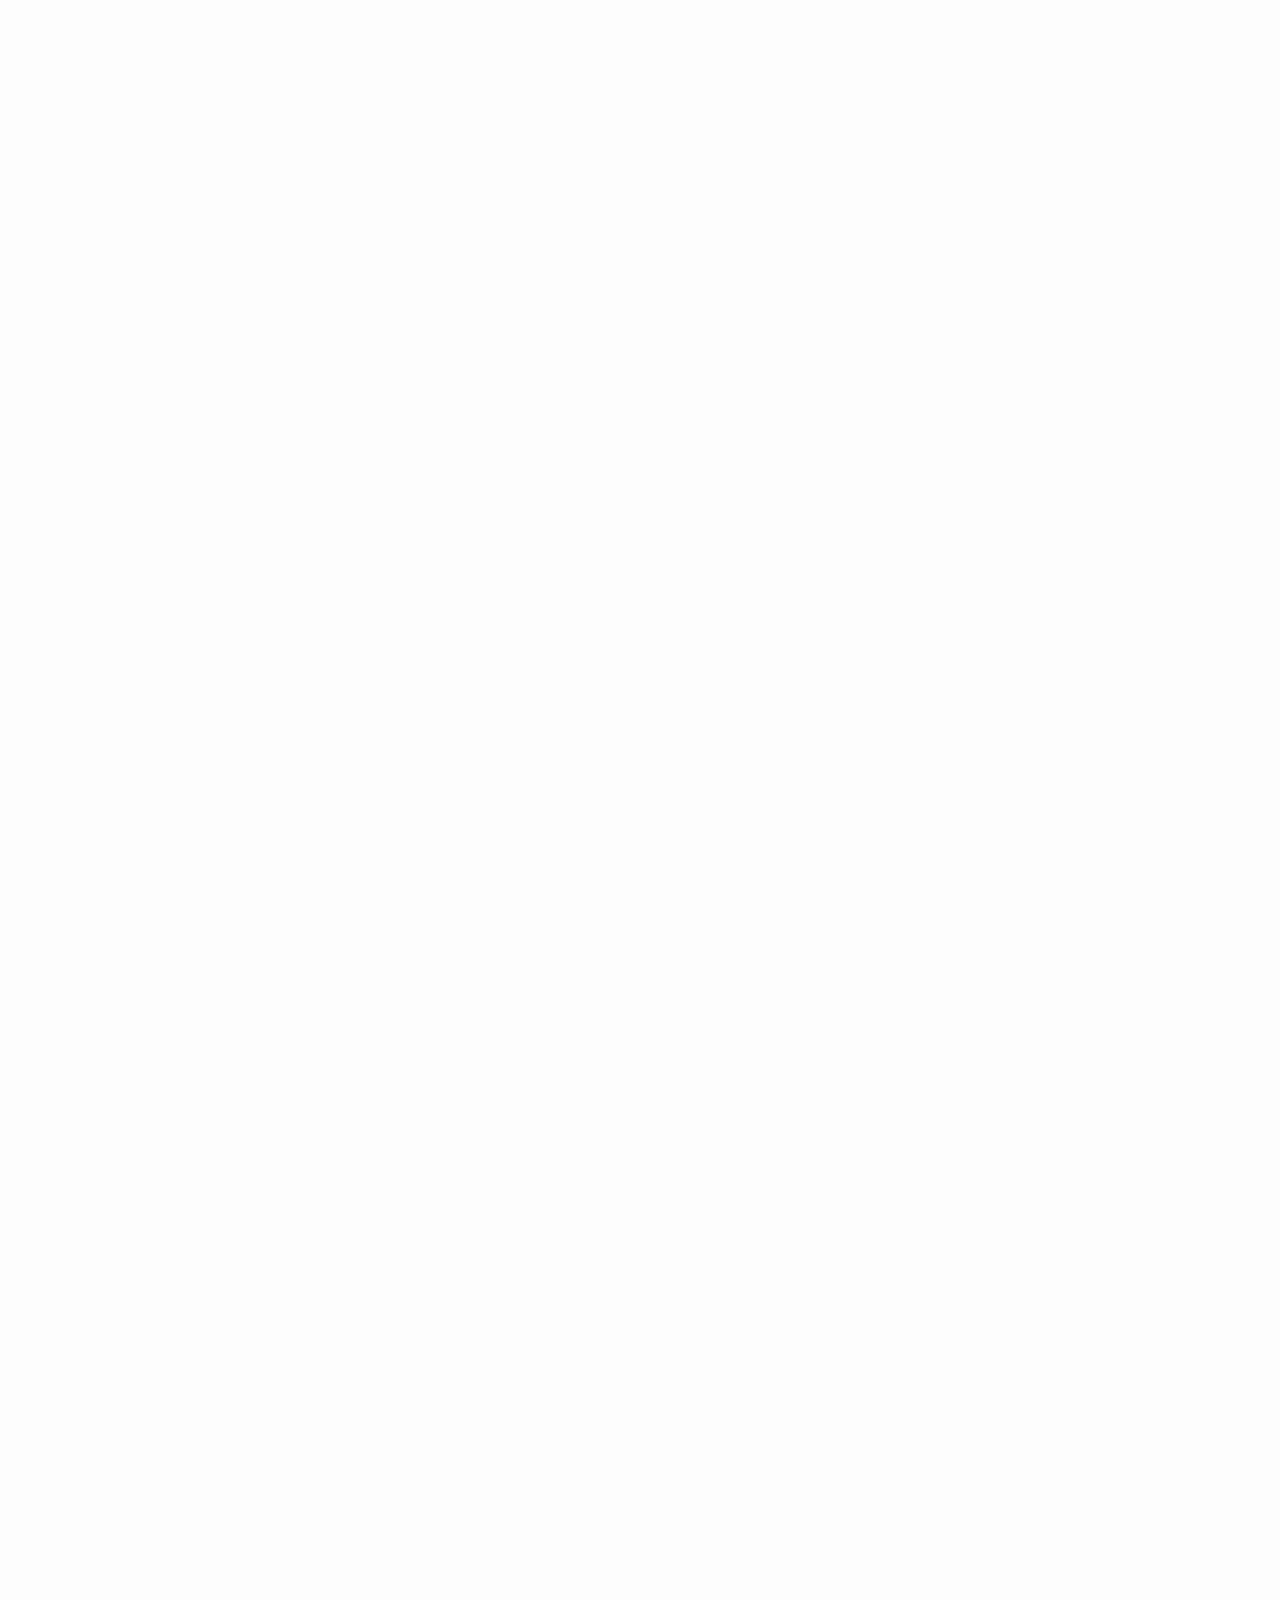
==== commit 0aad083c: "m2" ====
--- a/index.html
+++ b/index.html
@@ -3,19 +3,8 @@
 <head>
     <meta charset="UTF-8">
     <meta name="viewport" content="width=device-width, initial-scale=1.0, maximum-scale=1.0, user-scalable=no">
-    <title>Luxury Design Portfolio</title>
+    <title>Ingrid Bergman Interiors</title>
     <meta name="description" content="Premium interior design solutions. Transform your space with bespoke, elegant design.">
-    
-    <!-- Mobile Redirect Script -->
-    <script>
-        // Check if user is on a mobile device
-        const isMobile = /Android|webOS|iPhone|iPad|iPod|BlackBerry|IEMobile|Opera Mini/i.test(navigator.userAgent) || window.innerWidth <= 1024;
-        
-        // Redirect to mobile version if on mobile device
-        if (isMobile && !window.location.pathname.includes('mobile.html')) {
-            window.location.href = 'mobile.html';
-        }
-    </script>
     
     <!-- Favicon -->
     <link rel="icon" type="image/png" href="images/logo white i.png">
@@ -29,6 +18,8 @@
     <link rel="stylesheet" href="css/styles.css">
     <link rel="stylesheet" href="css/gallery.css">
     <link rel="stylesheet" href="css/mobile.css">
+    <link rel="stylesheet" href="css/mobile-specific.css">
+    <link rel="stylesheet" href="css/responsive.css">
     
     <!-- Font imports -->
     <link rel="preconnect" href="https://fonts.googleapis.com">
@@ -50,7 +41,7 @@
     <!-- Page transition overlay -->
     <div class="page-transition-overlay"></div>
     
-    <!-- Header -->
+    <!-- Desktop Header -->
     <header class="header">
         <div class="logo-container">
             <img src="images/logo white i.png" alt="Ingrid Bergman Interiors Logo">
@@ -59,52 +50,85 @@
         </div>
     </header>
 
-    <!-- Mobile Slider Homepage (Only shown on mobile) -->
-    <div class="mobile-slider-container" id="mobileSlider">
-        <div class="mobile-slider-header">
+    <!-- Mobile Header -->
+    <header class="mobile-header">
+        <div class="mobile-logo">
             <img src="images/logo white i.png" alt="Ingrid Bergman Interiors Logo">
+            <h1>Ingrid Bergman Interiors</h1>
+        </div>
+        <div class="mobile-menu-icon" id="mobileMenuToggle">
+            <span></span>
+            <span></span>
+            <span></span>
+        </div>
+    </header>
+
+    <!-- Mobile Menu Overlay -->
+    <div class="mobile-menu-overlay" id="mobileMenuOverlay">
+        <div class="mobile-menu-container">
+            <div class="mobile-menu-items">
+                <a href="javascript:void(0);" class="mobile-menu-item active" data-section="home" data-translate="home">Home</a>
+                <a href="javascript:void(0);" class="mobile-menu-item" data-section="person" data-translate="person">The Person</a>
+                <a href="javascript:void(0);" class="mobile-menu-item" data-section="service" data-translate="service">The Service</a>
+                <a href="javascript:void(0);" class="mobile-menu-item" data-section="brands" data-translate="brands">The Brands</a>
+                <a href="javascript:void(0);" class="mobile-menu-item" data-section="contact" data-translate="contact">Contact Us</a>
+            </div>
+            <div class="mobile-menu-social">
+                <a href="https://www.linkedin.com/in/ingridbergman/" class="mobile-menu-social-link" target="_blank" aria-label="LinkedIn">
+                    <i class="fab fa-linkedin-in"></i>
+                </a>
+                <a href="https://www.instagram.com/ingrid_bergman_collections/" class="mobile-menu-social-link" target="_blank" aria-label="Instagram">
+                    <i class="fab fa-instagram"></i>
+                </a>
+                <a href="mailto:ingrid@ingridbergmaninteriors.com" class="mobile-menu-social-link" aria-label="Email">
+                    <i class="far fa-envelope"></i>
+                </a>
+            </div>
+        </div>
+    </div>
+
+    <!-- Mobile Slider (Vertical) -->
+    <div class="vertical-slider-container">
+        <div class="vertical-slides">
+            <!-- Service Slide -->
+            <div class="vertical-slide" data-section="service">
+                <div class="vertical-slide-background" style="background-image: url('images/the service (2).jpg');"></div>
+                <div class="vertical-slide-content">
+                    <h2 class="vertical-slide-title" data-translate="service">The Service</h2>
+                    <button class="vertical-slide-btn" data-section="service" data-translate="explore">Explore</button>
+                </div>
+            </div>
+            
+            <!-- Portrait Slide -->
+            <div class="vertical-slide vertical-portrait-slide" data-section="person">
+                <div class="vertical-portrait-container">
+                    <img src="images/Ingrid Bergman Portret.jpg" alt="Portrait" class="vertical-portrait-image">
+                    <div class="vertical-portrait-overlay">
+                        <h2 class="vertical-slide-title" data-translate="person">The Person</h2>
+                        <button class="vertical-slide-btn" data-section="person" data-translate="meetPerson">Meet Ingrid</button>
+                    </div>
+                </div>
+            </div>
+            
+            <!-- Brands Slide -->
+            <div class="vertical-slide" data-section="brands">
+                <div class="vertical-slide-background" style="background-image: url('images/the brands.jpg');"></div>
+                <div class="vertical-slide-content">
+                    <h2 class="vertical-slide-title" data-translate="brands">The Brands</h2>
+                    <button class="vertical-slide-btn" data-section="brands" data-translate="explore">Explore</button>
+                </div>
+            </div>
         </div>
         
-        <div class="mobile-slider-body">
-            <div class="mobile-slides" id="mobileSlides">
-                <!-- Service Slide -->
-                <div class="mobile-slide" data-section="service">
-                    <div class="mobile-slide-background" style="background-image: url('images/the service (2).jpg');"></div>
-                    <div class="mobile-slide-content">
-                        <h2 class="mobile-slide-title" data-translate="service">The Service</h2>
-                        <button class="mobile-slide-btn" data-translate="explore">Explore</button>
-                    </div>
-                </div>
-                
-                <!-- Portrait Slide -->
-                <div class="mobile-slide mobile-portrait-slide" data-section="person">
-                    <div class="mobile-portrait-container">
-                        <img src="images/Ingrid Bergman Portret.jpg" alt="Portrait" class="mobile-portrait-image">
-                        <div class="mobile-portrait-overlay">
-                            <button class="mobile-slide-btn" data-translate="aboutButton">The Person</button>
-                        </div>
-                    </div>
-                </div>
-                
-                <!-- Brands Slide -->
-                <div class="mobile-slide" data-section="brands">
-                    <div class="mobile-slide-background" style="background-image: url('images/the brands.jpg');"></div>
-                    <div class="mobile-slide-content">
-                        <h2 class="mobile-slide-title" data-translate="brands">The Brands</h2>
-                        <button class="mobile-slide-btn" data-translate="explore">Explore</button>
-                    </div>
-                </div>
-            </div>
-            
-            <div class="mobile-slider-indicators">
-                <div class="mobile-slider-dot active" data-slide="0"></div>
-                <div class="mobile-slider-dot" data-slide="1"></div>
-                <div class="mobile-slider-dot" data-slide="2"></div>
-            </div>
-        </div>
-    </div>
-
-    <!-- Main Content: 3-Panel Layout -->
+        <!-- Indicator Dots -->
+        <div class="vertical-slider-indicators">
+            <div class="vertical-slider-dot active" data-slide="0"></div>
+            <div class="vertical-slider-dot" data-slide="1"></div>
+            <div class="vertical-slider-dot" data-slide="2"></div>
+        </div>
+    </div>
+
+    <!-- Main Content: 3-Panel Layout (Desktop) -->
     <main class="main-content">
         <!-- Left Panel: The Service -->
         <section class="section section-left">
@@ -144,6 +168,27 @@
             </div>
         </section>
     </main>
+
+    <!-- Mobile Footer -->
+    <footer class="mobile-footer">
+        <div class="mobile-social-links">
+            <a href="https://www.linkedin.com/in/ingridbergman/" class="mobile-social-link" target="_blank" aria-label="LinkedIn">
+                <i class="fab fa-linkedin-in"></i>
+            </a>
+            <a href="https://www.instagram.com/ingrid_bergman_collections/" class="mobile-social-link" target="_blank" aria-label="Instagram">
+                <i class="fab fa-instagram"></i>
+            </a>
+            <a href="mailto:ingrid@ingridbergmaninteriors.com" class="mobile-social-link" aria-label="Email">
+                <i class="far fa-envelope"></i>
+            </a>
+        </div>
+        <button class="mobile-contact-btn" data-section="contact" data-translate="contactButton">Contact</button>
+        <div class="mobile-language-switcher">
+            <button class="mobile-lang-btn active" data-lang="en">En</button>
+            <span class="mobile-lang-separator">|</span>
+            <button class="mobile-lang-btn" data-lang="pt">Pt</button>
+        </div>
+    </footer>
 
     <!-- About Section - Fixed Structure -->
     <div class="about-section">
@@ -554,5 +599,6 @@
     <script src="js/page-transitions.js"></script>
     <script src="js/mobile.js"></script>
     <script src="js/translations.js"></script>
+    <script src="js/responsive.js"></script>
 </body>
 </html>
--- a/css/styles.css
+++ b/css/styles.css
@@ -1,3720 +1,3785 @@
-/* Touch device enhancements */
-@media (hover: none) {
-    .portrait-bw-left,
-    .portrait-bw-right {
-        /* Add subtle pulsing animation to indicate interactivity on touch devices */
-        animation: pulse 2s infinite alternate cubic-bezier(0.4, 0, 0.2, 1);
-    }
-    
-    @keyframes pulse {
-        0% {
-            filter: grayscale(100%) brightness(1);
-        }
-        100% {
-            filter: grayscale(100%) brightness(1.1);
-        }
-    }
-    
-    .about-btn {
-        opacity: 0.7;
-        transform: translate(-50%, -50%) scale(0.95);
-    }
-}/* =================================================================
-   Premium Interior Design Website - Refined Edition 2025
-   Highly optimized for performance with enhanced responsiveness
-   ================================================================= */
-
-/* ===== RESET & GLOBAL STYLES ===== */
-*,
-*::before,
-*::after {
-    margin: 0;
-    padding: 0;
-    box-sizing: border-box;
-    -webkit-font-smoothing: antialiased;
-    -moz-osx-font-smoothing: grayscale;
-}
-
-:root {
-    /* Color Variables - Refined Luxury Palette */
-    --color-primary: #a19c90;      /* Primary details / 30% of site */
-    --color-secondary: #635e53;    /* Small buttons & smaller details */
-    --color-tertiary: #d1cabc;     /* Tiny details / micro buttons */
-    --color-background: #fdfdfd;   /* Main background */
-    --color-text: #333333;         /* Base text color */
-    
-    /* Additional Modern Accents with Softer Tones */
-    --color-accent: #ada698;       /* Slightly brighter accent for highlights */
-    --color-dark: #4a4640;         /* Deeper accent for drama and emphasis */
-    --color-light: #eae7e0;        /* Lighter accent for subtle highlights */
-    --color-glass: rgba(253, 253, 253, 0.75); /* Enhanced glass effect */
-    
-    /* Glassmorphism Effects - Refined */
-    --glass-bg: rgba(253, 253, 253, 0.25);
-    --glass-border: rgba(255, 255, 255, 0.2);
-    --glass-shadow: rgba(0, 0, 0, 0.05);
-    --glass-blur: 20px;
-    
-    /* Inverted Navigation Colors - Enhanced for Better Contrast */
-    --nav-background: rgba(99, 94, 83, 0.9);
-    --nav-text: #fdfdfd;
-    --nav-accent: #d1cabc;
-    
-    /* Optimized Transition Variables for Better Performance */
-    --transition-ultra-slow: 1.4s cubic-bezier(0.22, 1, 0.36, 1);
-    --transition-slow: 0.9s cubic-bezier(0.33, 1, 0.68, 1);
-    --transition-medium: 0.6s cubic-bezier(0.32, 0.72, 0, 1);
-    --transition-fast: 0.4s cubic-bezier(0.25, 0.46, 0.45, 0.94);
-    --transition-micro: 0.25s cubic-bezier(0.25, 0.46, 0.45, 0.94);
-    --transition-page: 1.0s cubic-bezier(0.19, 1, 0.22, 1);
-    
-    /* Mobile-First Layout Variables */
-    --mobile-padding: 1rem;
-    --mobile-gap: 0.75rem;
-    --mobile-font-size: 0.875rem;
-    --mobile-line-height: 1.5;
-    
-    /* Responsive Breakpoints - Mobile First */
-    --breakpoint-xs: 0;
-    --breakpoint-sm: 576px;
-    --breakpoint-md: 768px;
-    --breakpoint-lg: 992px;
-    --breakpoint-xl: 1200px;
-    --breakpoint-xxl: 1400px;
-    
-    /* Mobile Typography Scale */
-    --font-size-xs: 0.75rem;
-    --font-size-sm: 0.875rem;
-    --font-size-md: 1rem;
-    --font-size-lg: 1.125rem;
-    --font-size-xl: 1.25rem;
-    
-    /* Mobile Spacing Scale */
-    --space-xs: 0.5rem;
-    --space-sm: 0.75rem;
-    --space-md: 1rem;
-    --space-lg: 1.5rem;
-    --space-xl: 2rem;
-    
-    /* Mobile Container Widths */
-    --container-xs: 100%;
-    --container-sm: 540px;
-    --container-md: 720px;
-    --container-lg: 960px;
-    --container-xl: 1140px;
-    
-    /* Mobile Navigation */
-    --mobile-nav-height: 3.5rem;
-    --mobile-nav-padding: 0.5rem;
-    
-    /* Mobile Content Areas */
-    --mobile-content-padding: 1rem;
-    --mobile-section-gap: 2rem;
-    
-    /* Mobile Touch Targets */
-    --touch-target-min: 2.75rem;
-    --touch-target-padding: 0.75rem;
-    
-    /* Layout Variables - Updated for Responsive Design */
-    --header-height: 4.5rem; /* Reduced from 5.625rem */
-    --content-width: 85vw; /* Reduced from 90vw */
-    --content-max-width: 1200px; /* Reduced from 1440px */
-    --section-gap: 3vw; /* Reduced from 4vw */
-    
-    /* Enhanced Z-index System */
-    --z-base: 1;
-    --z-sections: 10;
-    --z-section-hover: 15;
-    --z-portrait-nav: 50;
-    --z-overlay: 200;
-    --z-modal: 300;
-    --z-close-buttons: 350;
-    --z-navigation: 1000;
-    --z-page-transition: 9000;
-    --z-loader: 10000;
-    
-    /* New Rounded Corner Variables for Consistency */
-    --radius-small: 0.375rem;
-    --radius-medium: 0.75rem;
-    --radius-large: 1.25rem;
-    --radius-xl: 1.875rem;
-    --radius-circle: 50%;
-    
-    /* Box Shadow Variables */
-    --shadow-soft: 0 0.625rem 1.875rem rgba(0, 0, 0, 0.05);
-    --shadow-medium: 0 0.9375rem 2.1875rem rgba(0, 0, 0, 0.08);
-    --shadow-strong: 0 1.25rem 2.8125rem rgba(0, 0, 0, 0.12);
-    --shadow-inset: inset 0 0 0.625rem rgba(0, 0, 0, 0.05);
-    
-    /* Responsive Breakpoints - Adjusted for better scaling */
-    --breakpoint-xs: 0;
-    --breakpoint-sm: 480px; /* Reduced from 576px */
-    --breakpoint-md: 640px; /* Reduced from 768px */
-    --breakpoint-lg: 880px; /* Reduced from 992px */
-    --breakpoint-xl: 1024px; /* Reduced from 1200px */
-    --breakpoint-xxl: 1200px; /* Reduced from 1400px */
-    
-    /* Fluid Typography Scale - Slightly reduced */
-    --font-size-base: clamp(0.875rem, 0.8rem + 0.4vw, 1rem);
-    --heading-scale: 0.95;
-    
-    /* Spacing Scale for Responsive Layouts - Reduced */
-    --space-xs: clamp(0.25rem, 0.2rem + 0.2vw, 0.4rem);
-    --space-sm: clamp(0.4rem, 0.3rem + 0.4vw, 0.8rem);
-    --space-md: clamp(0.8rem, 0.6rem + 0.8vw, 1.6rem);
-    --space-lg: clamp(1.2rem, 0.9rem + 1.2vw, 2.4rem);
-    --space-xl: clamp(1.6rem, 1.2rem + 1.6vw, 3.2rem);
-    
-    /* Portrait Sizing - Reduced */
-    --portrait-width: clamp(14rem, 25vw, 22rem); /* Reduced from 16rem-26.25rem */
-    --portrait-height: clamp(20rem, 65vh, 85vh); /* Reduced from 24rem-92vh */
-    
-    /* Section Widths - Reduced */
-    --section-width: clamp(25%, calc(45% - 6rem), calc(45% - 10rem));
-}
-
-/* Font setup for Abadi Extra Light */
-@font-face {
-    font-family: 'Abadi Extra Light';
-    src: url('../fonts/abadi-extra-light.woff2') format('woff2'),
-         url('../fonts/abadi-extra-light.woff') format('woff');
-    font-weight: 200;
-    font-style: normal;
-    font-display: swap;
-    /* Fallback if font file is missing */
-    unicode-range: U+0-10FFFF;
-}
-
-/* Fallback font for missing Abadi Extra Light */
-@font-face {
-    font-family: 'Abadi Extra Light Fallback';
-    src: local('Segoe UI Light'), local('Helvetica Neue Light'), local('Arial'), local(sans-serif);
-    font-weight: 200;
-    font-style: normal;
-    font-display: swap;
-}
-
-html {
-    font-size: 16px;
-    scroll-behavior: smooth;
-    height: 100%;
-    overflow-x: hidden;
-}
-
-body {
-    font-family: 'Abadi Extra Light', 'Abadi Extra Light Fallback', 'Segoe UI', 'Helvetica Neue', Arial, sans-serif;
-    background-color: var(--color-background);
-    color: var(--color-text);
-    overflow-x: hidden;
-    line-height: 1.6;
-    opacity: 0;
-    animation: fadeIn 0.7s forwards 0.3s;
-    height: 100%;
-    will-change: opacity;
-    position: relative;
-    font-size: var(--font-size-base);
-}
-
-@keyframes fadeIn {
-    to { opacity: 1; }
-}
-
-/* Typography settings */
-h1, h2, h3, h4, h5, h6 {
-    font-family: 'Roboto', sans-serif;
-    font-weight: 300;
-    line-height: 1.3;
-    margin-bottom: 0.5em;
-}
-
-/* Fluid headings - adjusted for better responsiveness */
-h1 { font-size: clamp(1.75rem, 1.5rem + 1.5vw, 3.5rem); }
-h2 { font-size: clamp(1.5rem, 1.25rem + 1.25vw, 3rem); }
-h3 { font-size: clamp(1.25rem, 1.1rem + 0.75vw, 2.5rem); }
-h4 { font-size: clamp(1.1rem, 1rem + 0.5vw, 1.8rem); }
-h5 { font-size: clamp(1rem, 0.9rem + 0.3vw, 1.5rem); }
-h6 { font-size: clamp(0.9rem, 0.85rem + 0.2vw, 1.2rem); }
-
-a {
-    text-decoration: none;
-    color: inherit;
-    transition: color var(--transition-medium);
-}
-
-button {
-    background: none;
-    border: none;
-    cursor: pointer;
-    font-family: inherit;
-    outline: none;
-    transition: all var(--transition-medium);
-}
-
-ul {
-    list-style: none;
-}
-
-img {
-    max-width: 100%;
-    height: auto;
-    display: block;
-}
-
-/* Utility class for preventing scroll */
-.no-scroll {
-    overflow: hidden !important;
-    position: fixed;
-    width: 100%;
-    height: 100%;
-}
-
-/* Resize animation stopper utility class */
-.resize-animation-stopper * {
-    transition: none !important;
-    animation: none !important;
-}
-
-/* ===== REFINED LOADER STYLES ===== */
-.page-loader {
-    position: fixed;
-    top: 0;
-    left: 0;
-    width: 100%;
-    height: 100%;
-    background-color: var(--color-secondary); /* Brown background from menu */
-    display: flex;
-    align-items: center;
-    justify-content: center;
-    z-index: var(--z-loader);
-    transition: opacity 0.7s ease-out, visibility 0.7s;
-    opacity: 1;
-    visibility: visible;
-}
-
-.loader-hidden {
-    opacity: 0;
-    visibility: hidden;
-}
-
-.loader-content {
-    position: relative;
-    width: 5.625rem; /* 90px to rem */
-    height: 5.625rem;
-}
-
-.loader-circle {
-    position: absolute;
-    width: 100%;
-    height: 100%;
-    border: 0.1875rem solid transparent; /* 3px to rem */
-    border-top-color: var(--color-tertiary); /* Light cream color from theme */
-    border-radius: 50%;
-    animation: loader-rotation 1.2s cubic-bezier(0.68, -0.55, 0.27, 1.55) infinite;
-    filter: drop-shadow(0 0 0.3125rem rgba(209, 202, 188, 0.3)); /* 5px to rem */
-}
-
-.loader-i {
-    position: absolute;
-    top: 50%;
-    left: 50%;
-    transform: translate(-50%, -50%);
-    font-size: 2.375rem; /* 38px to rem */
-    font-family: 'Abadi Extra Light', 'Arial', sans-serif;
-    color: var(--color-tertiary); /* Light cream color from theme */
-    font-weight: 200;
-    opacity: 0.9;
-    text-shadow: 0 0 0.625rem rgba(209, 202, 188, 0.3); /* 10px to rem */
-}
-
-@keyframes loader-rotation {
-    0% {
-        transform: rotate(0deg);
-    }
-    100% {
-        transform: rotate(360deg);
-    }
-}
-
-/* Hide content until loaded */
-body:not(.loaded) .main-content,
-body:not(.loaded) .header,
-body:not(.loaded) .footer,
-body:not(.loaded) .hamburger-button,
-body:not(.loaded) .logo-placeholder {
-    opacity: 0;
-    will-change: opacity;
-}
-
-body.loaded .main-content,
-body.loaded .header,
-body.loaded .footer,
-body.loaded .hamburger-button,
-body.loaded .logo-placeholder {
-    animation: fadeIn 0.6s ease-out forwards;
-    will-change: opacity;
-}
-
-/* Main logo removed from homepage header */
-
-/* ===== HAMBURGER BUTTON STYLES ===== */
-.hamburger-button {
-    position: fixed;
-    bottom: clamp(0.9375rem, 2vh, 1.25rem); /* Fluid margin: 15px to 20px */
-    right: clamp(0.9375rem, 2vw, 1.25rem); /* Fluid margin: 15px to 20px */
-    width: clamp(2.8125rem, 7vmin, 3.5rem); /* Fluid sizing: 45px to 56px */
-    height: clamp(2.8125rem, 7vmin, 3.5rem); /* Fluid sizing: 45px to 56px */
-    border-radius: var(--radius-circle);
-    background-color: var(--color-secondary);
-    display: flex;
-    flex-direction: column;
-    justify-content: center;
-    align-items: center;
-    z-index: var(--z-navigation);
-    box-shadow: var(--shadow-medium);
-    cursor: pointer;
-    transition: transform 0.4s cubic-bezier(0.34, 1.56, 0.64, 1),
-                background-color 0.4s cubic-bezier(0.34, 1.56, 0.64, 1);
-    will-change: transform, background-color;
-}
-
-.hamburger-button:hover {
-    transform: scale(1.1);
-    background-color: var(--color-primary);
-}
-
-.hamburger-button.active {
-    background-color: var(--color-tertiary);
-}
-
-.hamburger-line {
-    width: clamp(1.25rem, 3vmin, 1.5rem); /* Fluid sizing: 20px to 24px */
-    height: 0.125rem; /* 2px to rem */
-    background-color: var(--color-background);
-    margin: 0.1875rem 0; /* 3px to rem */
-    transition: transform 0.3s ease, opacity 0.3s ease;
-    will-change: transform, opacity;
-}
-
-.hamburger-button.active .line-1 {
-    transform: translateY(0.5rem) rotate(45deg); /* 8px to rem */
-}
-
-.hamburger-button.active .line-2 {
-    opacity: 0;
-}
-
-.hamburger-button.active .line-3 {
-    transform: translateY(-0.5rem) rotate(-45deg); /* 8px to rem */
-}
-
-/* ===== ENHANCED OFF-CANVAS MENU STYLES ===== */
-.off-canvas-navigation {
-    position: fixed;
-    top: 0;
-    right: 0;
-    width: min(20.625rem, 85vw);
-    max-width: 100%;
-    height: 100vh;
-    background: linear-gradient(135deg, 
-        rgba(99, 94, 83, 0.98) 0%, 
-        rgba(74, 70, 64, 0.99) 100%);
-    z-index: calc(var(--z-navigation) - 1);
-    transform: translateX(100%);
-    transition: transform 0.5s cubic-bezier(0.16, 1, 0.3, 1),
-                visibility 0.1s linear 0.5s;
-    visibility: hidden;
-    display: flex;
-    flex-direction: column;
-    justify-content: space-between;
-    backdrop-filter: blur(20px);
-    -webkit-backdrop-filter: blur(20px);
-    will-change: transform, visibility;
-    perspective: 1000px;
-    transform-style: preserve-3d;
-    box-shadow: -0.3125rem 0 1.875rem rgba(0, 0, 0, 0.2);
-    padding: 1.5rem;
-}
-
-/* Hide scrollbar for Chrome, Safari and Opera */
-.off-canvas-navigation::-webkit-scrollbar {
-    display: none;
-}
-
-/* Enhanced menu animations */
-.off-canvas-navigation.animating-in {
-    animation: menuSlideIn 0.5s cubic-bezier(0.16, 1, 0.3, 1) forwards;
-}
-
-.off-canvas-navigation.animating-out {
-    animation: menuSlideOut 0.4s cubic-bezier(0.16, 1, 0.3, 1) forwards;
-}
-
-@keyframes menuSlideIn {
-    0% {
-        transform: translateX(100%);
-        opacity: 0.8;
-    }
-    100% {
-        transform: translateX(0);
-        opacity: 1;
-    }
-}
-
-@keyframes menuSlideOut {
-    0% {
-        transform: translateX(0);
-        opacity: 1;
-    }
-    100% {
-        transform: translateX(100%);
-        opacity: 0.8;
-    }
-}
-
-.off-canvas-navigation.active {
-    transform: translateX(0);
-    visibility: visible;
-    transition: transform 0.5s cubic-bezier(0.16, 1, 0.3, 1),
-                visibility 0s;
-}
-
-.off-canvas-overlay {
-    position: fixed;
-    top: 0;
-    left: 0;
-    width: 100%;
-    height: 100vh;
-    background-color: rgba(0, 0, 0, 0.5);
-    z-index: calc(var(--z-navigation) - 1);
-    opacity: 0;
-    visibility: hidden;
-    transition: opacity var(--transition-medium),
-                visibility var(--transition-medium);
-    backdrop-filter: blur(5px);
-    -webkit-backdrop-filter: blur(5px);
-    will-change: opacity, visibility;
-}
-
-.off-canvas-overlay.active {
-    opacity: 1;
-    visibility: visible;
-}
-
-.off-canvas-content {
-    display: flex;
-    flex-direction: column;
-    justify-content: center;
-    align-items: center;
-    flex: 1;
-    margin: 0.5rem 0;
-}
-
-.off-canvas-header {
-    text-align: center;
-    padding: 0.5rem 0;
-    position: relative;
-    display: flex;
-    flex-direction: column;
-    align-items: center;
-}
-
-.off-canvas-logo {
-    margin-bottom: 0.5rem;
-    display: flex;
-    justify-content: center;
-}
-
-.off-canvas-logo img {
-    width: clamp(2rem, 4vw, 2.5rem);
-    height: auto;
-}
-
-.off-canvas-title {
-    font-size: clamp(1.2rem, 3vw, 1.6rem);
-    color: var(--color-tertiary);
-    text-transform: uppercase;
-    letter-spacing: 0.1em;
-    margin-top: 0.25rem;
-    font-weight: 300;
-}
-
-.off-canvas-header p {
-    font-size: clamp(0.9rem, 2.2vw, 1.2rem);
-    margin: 0.5rem 0;
-    color: var(--color-tertiary);
-    opacity: 0.8;
-}
-
-.off-canvas-menu {
-    display: flex;
-    flex-direction: column;
-    gap: 0.25rem;
-    width: 100%;
-    padding: 0 1rem;
-}
-
-.off-canvas-menu-item {
-    position: relative;
-    padding: clamp(0.6rem, 1.5vh, 1rem);
-    color: var(--nav-text);
-    font-size: clamp(1.1rem, 3vw, 1.5rem);
-    text-decoration: none;
-    display: flex;
-    align-items: center;
-    justify-content: center;
-    background-color: rgba(255, 255, 255, 0.05);
-    border-radius: var(--radius-medium);
-    overflow: hidden;
-    transition: all 0.4s cubic-bezier(0.2, 0.8, 0.2, 1),
-                transform 0.3s cubic-bezier(0.2, 0.8, 0.2, 1);
-    transform: translateX(3.125rem);
-    opacity: 0;
-    border: 1px solid rgba(255, 255, 255, 0.1);
-    box-shadow: 0 0.625rem 1.875rem rgba(0, 0, 0, 0.1);
-    will-change: transform, opacity, background-color;
-    text-align: center;
-}
-
-.off-canvas-navigation.active .off-canvas-menu-item {
-    transform: translateX(0);
-    opacity: 1;
-}
-
-.off-canvas-menu-item:hover {
-    background-color: rgba(255, 255, 255, 0.1);
-    transform: translateX(-0.3125rem) scale(1.02) !important;
-    box-shadow: var(--shadow-medium);
-}
-
-.off-canvas-menu-item.active {
-    background-color: rgba(255, 255, 255, 0.15);
-    color: var(--color-tertiary);
-    transform: scale(1.02);
-}
-
-.off-canvas-menu-item::before {
-    content: '';
-    position: absolute;
-    left: 0;
-    top: 0;
-    width: 0.1875rem;
-    height: 100%;
-    background-color: var(--color-tertiary);
-    transform: scaleY(0);
-    transform-origin: bottom;
-    transition: transform 0.4s cubic-bezier(0.2, 0.8, 0.2, 1);
-}
-
-.off-canvas-menu-item:hover::before {
-    transform: scaleY(1);
-}
-
-.off-canvas-menu-item.active::before {
-    transform: scaleY(1);
-}
-
-/* Staggered animation for menu items */
-.off-canvas-navigation.active .off-canvas-menu-item:nth-child(1) {
-    transition-delay: 0.1s;
-}
-
-.off-canvas-navigation.active .off-canvas-menu-item:nth-child(2) {
-    transition-delay: 0.2s;
-}
-
-.off-canvas-navigation.active .off-canvas-menu-item:nth-child(3) {
-    transition-delay: 0.3s;
-}
-
-.off-canvas-navigation.active .off-canvas-menu-item:nth-child(4) {
-    transition-delay: 0.4s;
-}
-
-.off-canvas-navigation.active .off-canvas-menu-item:nth-child(5) {
-    transition-delay: 0.5s;
-}
-
-.off-canvas-footer {
-    padding: 0.5rem 0;
-    gap: 0.5rem;
-    display: flex;
-    justify-content: center;
-}
-
-.off-canvas-navigation.active .off-canvas-footer {
-    opacity: 1;
-    transform: translateY(0);
-}
-
-.off-canvas-social {
-    width: 1.75rem;
-    height: 1.75rem;
-    font-size: 0.8rem;
-    color: var(--color-tertiary);
-    display: flex;
-    align-items: center;
-    justify-content: center;
-    border-radius: 50%;
-    transition: background-color 0.3s ease;
-}
-
-.off-canvas-social:hover {
-    background-color: var(--color-tertiary);
-    color: var(--color-dark);
-    transform: translateY(-0.3125rem); /* 5px to rem */
-}
-
-/* Menu background elements for visual interest */
-.menu-background-element {
-    position: absolute;
-    border-radius: 50%;
-    background: radial-gradient(circle, rgba(209, 202, 188, 0.1) 0%, rgba(209, 202, 188, 0) 70%);
-    pointer-events: none;
-    z-index: 0;
-}
-
-.menu-bg-1 {
-    width: 25rem; /* 400px to rem */
-    height: 25rem; /* 400px to rem */
-    top: -6.25rem; /* 100px to rem */
-    right: -6.25rem; /* 100px to rem */
-    opacity: 0;
-    transition: opacity 1s ease, transform 1.2s ease;
-    transform: scale(0.8);
-}
-
-.menu-bg-2 {
-    width: 18.75rem; /* 300px to rem */
-    height: 18.75rem; /* 300px to rem */
-    bottom: 10%;
-    left: 5%;
-    opacity: 0;
-    transition: opacity 1s ease, transform 1.2s ease;
-    transform: scale(0.8);
-}
-
-.off-canvas-navigation.active .menu-bg-1,
-.off-canvas-navigation.active .menu-bg-2 {
-    opacity: 1;
-    transform: scale(1);
-}
-
-/* Close button styling - STANDARDIZED ACROSS SITE */
-.close-overlay,
-.close-about,
-.close-service,
-.close-brands,
-.close-contact {
-    position: absolute;
-    top: clamp(0.625rem, 2vh, 1.25rem); /* Responsive position: 10px to 20px */
-    right: clamp(0.625rem, 2vw, 1.25rem); /* Responsive position: 10px to 20px */
-    width: clamp(2.5rem, 6vmin, 2.875rem); /* Responsive width: 40px to 46px */
-    height: clamp(2.5rem, 6vmin, 2.875rem); /* Responsive height: 40px to 46px */
-    border-radius: var(--radius-circle);
-    background-color: rgba(255, 255, 255, 0.1);
-    color: var(--nav-text);
-    display: flex;
-    align-items: center;
-    justify-content: center;
-    cursor: pointer;
-    transition: all 0.4s cubic-bezier(0.34, 1.56, 0.64, 1);
-    z-index: var(--z-close-buttons);
-    font-size: 1.2rem;
-    opacity: 0;
-    transform: scale(0.8);
-    border: 1px solid rgba(255, 255, 255, 0.1);
-    box-shadow: 0 0.3125rem 0.9375rem rgba(0, 0, 0, 0.1); /* 5px and 15px to rem */
-    will-change: transform, background-color, opacity;
-}
-
-.overlay-active .close-overlay,
-.about-section.active .close-about,
-.service-section.active .close-service,
-.brands-section.active .close-brands,
-.contact-section.active .close-contact {
-    opacity: 1;
-    transform: scale(1);
-    transition-delay: 0.3s;
-}
-
-.close-overlay:hover,
-.close-about:hover,
-.close-service:hover,
-.close-brands:hover,
-.close-contact:hover {
-    background-color: var(--color-tertiary);
-    transform: rotate(90deg) scale(1.1);
-    color: var(--color-dark);
-}
-
-.close-icon {
-    position: relative;
-    width: clamp(1rem, 3vmin, 1.25rem); /* Responsive width: 16px to 20px */
-    height: clamp(1rem, 3vmin, 1.25rem); /* Responsive height: 16px to 20px */
-}
-
-.close-icon::before,
-.close-icon::after {
-    content: '';
-    position: absolute;
-    top: 50%;
-    left: 0;
-    width: 100%;
-    height: 0.125rem; /* 2px to rem */
-    background-color: var(--nav-text);
-    transition: background-color 0.3s ease, transform 0.3s ease;
-}
-
-.close-icon::before {
-    transform: rotate(45deg);
-}
-
-.close-icon::after {
-    transform: rotate(-45deg);
-}
-
-.close-overlay:hover .close-icon::before,
-.close-overlay:hover .close-icon::after,
-.close-about:hover .close-icon::before,
-.close-about:hover .close-icon::after,
-.close-service:hover .close-icon::before,
-.close-service:hover .close-icon::after,
-.close-brands:hover .close-icon::before,
-.close-brands:hover .close-icon::after,
-.close-contact:hover .close-icon::before,
-.close-contact:hover .close-icon::after {
-    background-color: var(--color-dark);
-}
-
-/* ===== MAIN CONTENT STYLES ===== */
-.main-content {
-    height: 100vh;
-    display: flex;
-    position: relative;
-    overflow: hidden;
-    isolation: isolate;
-    background-color: var(--color-background);
-}
-
-/* Section styling with optimized performance for smooth expansion */
-.section {
-    flex: 1;
-    display: flex;
-    align-items: center;
-    justify-content: center;
-    overflow: hidden;
-    position: relative;
-    transition: transform 0.9s cubic-bezier(0.32, 0.72, 0, 1),
-                opacity 0.9s cubic-bezier(0.32, 0.72, 0, 1);
-    z-index: var(--z-sections);
-    pointer-events: auto;
-    will-change: transform, opacity;
-    transform-style: preserve-3d;
-    backface-visibility: hidden;
-}
-
-/* Updated responsive section widths */
-.section-left, .section-right {
-    width: var(--section-width); /* Using CSS variables for responsive sizing */
-}
-
-/* Background div for smoother scaling transitions */
-.section-background {
-    position: absolute;
-    top: 0;
-    left: 0;
-    width: 100%;
-    height: 100%;
-    z-index: -1;
-    transition: transform 0.9s cubic-bezier(0.32, 0.72, 0, 1),
-                filter 0.6s cubic-bezier(0.32, 0.72, 0, 1);
-    will-change: transform, filter;
-    background-size: cover;
-    background-position: center;
-    filter: brightness(0.7); /* Default darker state */
-}
-
-/* Brightening effect on hover instead of darkening */
-.section:hover .section-background {
-    filter: brightness(1.2); /* Brighter on hover */
-    transform: scale(1.05); /* Subtle zoom effect */
-}
-
-/* Section images - original color by default, darker on hover */
-.section::before {
-    content: '';
-    position: absolute;
-    top: 0;
-    left: 0;
-    width: 100%;
-    height: 100%;
-    background-color: rgba(0, 0, 0, 0); /* No overlay by default */
-    transition: background-color 0.9s cubic-bezier(0.32, 0.72, 0, 1);
-    z-index: var(--z-section-hover);
-    pointer-events: none;
-}
-
-.section:hover::before {
-    background-color: rgba(0, 0, 0, 0.2); /* Darker on hover */
-}
-
-.section-left {
-    transform-origin: left center;
-    overflow: hidden;
-}
-
-.section-right {
-    transform-origin: right center;
-    overflow: hidden;
-}
-
-/* Original hover overlays behavior */
-.hover-overlay {
-    position: absolute;
-    top: 0;
-    left: 0;
-    width: 100%;
-    height: 100%;
-    z-index: var(--z-section-hover);
-    pointer-events: none;
-    opacity: 0; /* Hidden by default */
-    transition: opacity 0.9s cubic-bezier(0.32, 0.72, 0, 1);
-    background-color: rgba(0, 0, 0, 0.15); /* Subtle dark overlay */
-}
-
-.section:hover .hover-overlay {
-    opacity: 1; /* Visible on hover */
-}
-
-.section-content {
-    position: relative;
-    z-index: calc(var(--z-sections) + 5);
-    text-align: center;
-    padding: clamp(1rem, 3vw, 2rem); /* Responsive padding */
-    color: var(--color-background);
-    transition: opacity 0.5s cubic-bezier(0.32, 0.72, 0, 1), 
-                transform 0.5s cubic-bezier(0.32, 0.72, 0, 1);
-    display: flex;
-    flex-direction: column;
-    align-items: center;
-    justify-content: center;
-    gap: clamp(0.75rem, 2vw, 1.5rem); /* Responsive gap */
-    pointer-events: auto;
-    opacity: 1;
-    will-change: opacity, transform;
-}
-
-/* Adjusted positioning for left and right content */
-.section-left .section-content {
-    transform: translateX(clamp(-5%, -8vw, -10%)); /* Responsive positioning */
-}
-
-.section-right .section-content {
-    transform: translateX(clamp(5%, 8vw, 10%)); /* Responsive positioning */
-}
-
-.section-title {
-    font-size: clamp(1.5rem, 4vw, 2.5rem); /* Responsive font size */
-    opacity: 1;
-    position: relative;
-    display: inline-block;
-    margin-bottom: 0;
-    z-index: calc(var(--z-sections) + 6);
-    color: var(--color-background);
-    text-shadow: 0 0.125rem 0.25rem rgba(0, 0, 0, 0.2); /* 2px and 4px to rem */
-    /* Enhanced visibility without background */
-    text-shadow: 0 0.125rem 0.625rem rgba(0, 0, 0, 0.8), 0 0 0.9375rem rgba(0, 0, 0, 0.6); /* 2px, 10px, and 15px to rem */
-    font-weight: 400;
-    letter-spacing: 0.03125rem; /* 0.5px to rem */
-}
-
-.section-title::after {
-    content: '';
-    position: absolute;
-    bottom: -0.625rem; /* 10px to rem */
-    left: 0;
-    width: 0;
-    height: 1px;
-    background-color: var(--color-background);
-    transition: width 0.5s cubic-bezier(0.32, 0.72, 0, 1) 0.2s;
-}
-
-.section:hover .section-title::after {
-    width: 100%;
-}
-
-/* Futuristic expand button styling and animations */
-.expand-btn {
-    padding: clamp(0.5rem, 1.5vw, 0.7rem) clamp(1rem, 3vw, 2rem); /* Responsive padding */
-    border: 1px solid var(--color-background);
-    color: var(--color-background);
-    font-size: clamp(0.75rem, 2vw, 0.9rem); /* Responsive font size */
-    letter-spacing: 0.125rem; /* 2px to rem */
-    text-transform: uppercase;
-    opacity: 0;
-    transform: translateY(1.25rem); /* 20px to rem */
-    transition: all 0.5s cubic-bezier(0.32, 0.72, 0, 1), opacity 0.3s ease;
-    background-color: transparent;
-    overflow: hidden;
-    position: relative;
-    z-index: calc(var(--z-sections) + 6);
-    cursor: pointer;
-    border-radius: var(--radius-small);
-    will-change: transform, opacity;
-}
-
-.expand-btn::before {
-    content: '';
-    position: absolute;
-    top: 0;
-    left: -0.625rem; /* 10px to rem */
-    width: 0;
-    height: 100%;
-    background-color: rgba(255, 255, 255, 0.1);
-    transform: skewX(-15deg);
-    transition: width 0.4s cubic-bezier(0.25, 0.46, 0.45, 0.94);
-    z-index: -1;
-}
-
-.section:hover .expand-btn {
-    opacity: 1;
-    transform: translateY(0);
-}
-
-.expand-btn:hover {
-    border-color: var(--color-background);
-    transform: translateY(-0.1875rem); /* 3px to rem */
-    box-shadow: 0 0.3125rem 0.9375rem rgba(0, 0, 0, 0.2); /* 5px and 15px to rem */
-}
-
-.expand-btn:hover::before {
-    width: 120%;
-}
-
-.section-transitioning .expand-btn {
-    opacity: 0 !important;
-    transform: translateY(1.25rem); /* 20px to rem */
-    transition: opacity 0.2s ease, transform 0.3s ease;
-}
-
-/* ===== PORTRAIT STYLES - ENHANCED BLACK AND WHITE SPLIT EFFECT ===== */
-.portrait-container {
-    position: fixed;
-    top: 50%;
-    left: 50%;
-    transform: translate(-50%, -50%);
-    z-index: var(--z-portrait-nav);
-    width: auto;
-    height: 70vh;
-    pointer-events: auto;
-}
-
-.portrait-wrapper {
-    position: relative;
-    height: 100%;
-    width: auto;
-    overflow: hidden;
-    box-shadow: var(--shadow-medium);
-    border-radius: var(--radius-large);
-}
-
-.portrait {
-    position: relative;
-    height: 100%;
-    width: auto;
-    cursor: pointer;
-}
-
-/* Base colored image */
-.portrait-image {
-    position: relative;
-    height: 100%;
-    width: auto;
-    display: block;
-    z-index: 1;
-}
-
-/* Black and white wrapper */
-.portrait-bw-wrapper {
-    position: absolute;
-    top: 0;
-    left: 0;
-    width: 100%;
-    height: 100%;
-    z-index: 2;
-    overflow: hidden;
-}
-
-/* Left and right split panels */
-.bw-left, .bw-right {
-    position: absolute;
-    top: 0;
-    width: 50%;
-    height: 100%;
-    background-image: url('../images/Ingrid Bergman Portret.jpg');
-    background-size: cover;
-    transition: transform 1.2s cubic-bezier(0.4, 0, 0.2, 1);
-    filter: grayscale(100%) contrast(110%);
-    will-change: transform;
-}
-
-.bw-left {
-    left: 0;
-    transform-origin: right center;
-    background-position: left center;
-}
-
-.bw-right {
-    right: 0;
-    transform-origin: left center;
-    background-position: right center;
-}
-
-/* Split animation on hover */
-.portrait:hover .bw-left {
-    transform: translateX(-100%);
-}
-
-.portrait:hover .bw-right {
-    transform: translateX(100%);
-}
-
-@media (max-height: 800px) {
-    .portrait-container {
-        height: 60vh;
-    }
-}
-
-@media (max-width: 768px) {
-    .portrait-container {
-        height: 50vh;
-    }
-}
-
-/* Futuristic portrait overlay - top layer */
-.portrait::after {
-    content: '';
-    position: absolute;
-    top: 0;
-    left: 0;
-    width: 100%;
-    height: 100%;
-    background: linear-gradient(
-        135deg, 
-        rgba(161, 156, 144, 0) 0%,
-        rgba(161, 156, 144, 0.1) 50%,
-        rgba(161, 156, 144, 0.2) 100%
-    );
-    opacity: 0;
-    transition: opacity 0.8s cubic-bezier(0.4, 0, 0.2, 1);
-    z-index: 3;
-    will-change: opacity;
-    border-radius: var(--radius-large);
-    pointer-events: none;
-}
-
-.portrait:hover::after {
-    opacity: 1;
-}
-
-/* Futuristic about button styling - Responsive */
-.about-btn {
-    position: absolute;
-    top: 50%;
-    left: 50%;
-    transform: translate(-50%, -50%) scale(0.9);
-    background-color: rgba(253, 253, 253, 0.9);
-    color: var(--color-secondary);
-    padding: clamp(0.5rem, 1.5vw, 0.8rem) clamp(1.5rem, 3.5vw, 2.8rem); /* Responsive padding */
-    font-size: clamp(0.75rem, 2vw, 0.9rem); /* Responsive font size */
-    letter-spacing: 0.125rem; /* 2px to rem */
-    text-transform: uppercase;
-    opacity: 0;
-    z-index: 4;
-    transition: all 0.5s cubic-bezier(0.32, 0.72, 0, 1);
-    border: 1px solid transparent;
-    overflow: hidden;
-    white-space: nowrap;
-    cursor: pointer;
-    border-radius: var(--radius-medium);
-    box-shadow: var(--shadow-soft);
-    will-change: opacity, transform, color, border-color;
-}
-
-.about-btn::before {
-    content: '';
-    position: absolute;
-    top: 0;
-    left: -0.625rem; /* 10px to rem */
-    width: 0;
-    height: 100%;
-    background-color: var(--color-tertiary);
-    transform: skewX(-15deg);
-    transition: width 0.5s cubic-bezier(0.32, 0.72, 0, 1);
-    z-index: -1;
-    border-radius: var(--radius-medium);
-}
-
-.portrait:hover .about-btn {
-    opacity: 1;
-    transform: translate(-50%, -50%) scale(1);
-}
-
-.about-btn:hover {
-    color: var(--color-dark);
-    border-color: var(--color-secondary);
-    transform: translate(-50%, -50%) scale(1.05) !important;
-    box-shadow: var(--shadow-medium);
-}
-
-.about-btn:hover::before {
-    width: 120%;
-}
-
-/* Touch devices - make the about button visible by default */
-@media (hover: none) {
-    .about-btn {
-        opacity: 0.9;
-        transform: translate(-50%, -50%) scale(0.9);
-    }
-}
-
-/* ===== COMMON STYLES FOR SECTION OVERLAYS ===== */
-.about-section,
-.service-section,
-.brands-section,
-.contact-section {
-    position: fixed;
-    top: 0;
-    left: 0;
-    width: 100%;
-    height: 100vh;
-    z-index: var(--z-overlay);
-    display: flex;
-    align-items: center;
-    justify-content: center;
-    opacity: 0;
-    visibility: hidden;
-    pointer-events: none;
-    transition: opacity 0.7s cubic-bezier(0.33, 1, 0.68, 1), 
-                visibility 0.7s cubic-bezier(0.33, 1, 0.68, 1);
-    will-change: opacity, visibility;
-    overflow: hidden;
-}
-
-.about-section.active,
-.service-section.active,
-.brands-section.active,
-.contact-section.active {
-    opacity: 1;
-    visibility: visible;
-    pointer-events: all;
-}
-
-.about-background,
-.service-background,
-.brands-background,
-.contact-background {
-    position: absolute;
-    top: 0;
-    left: 0;
-    width: 100%;
-    height: 100%;
-    z-index: -1;
-    opacity: 0;
-    transform: scale(1.05);
-    transition: opacity 0.5s cubic-bezier(0.32, 0.72, 0, 1),
-                transform 0.5s cubic-bezier(0.32, 0.72, 0, 1);
-    will-change: opacity, transform;
-    background: var(--background-image);
-}
-
-.about-section.active .about-background,
-.contact-section.active .contact-background {
-    /* match off-canvas menu background */
-    background: linear-gradient(135deg,
-        rgba(99, 94, 83, 0.98) 0%,
-        rgba(74, 70, 64, 0.99) 100%) !important;
-    backdrop-filter: blur(20px) !important;
-    -webkit-backdrop-filter: blur(20px) !important;
-}
-
-.service-section.active .service-background,
-.brands-section.active .brands-background {
-    background: linear-gradient(rgba(0, 0, 0, 0.5), rgba(0, 0, 0, 0.5)), var(--background-image);
-}
-
-.about-section.active .about-background,
-.service-section.active .service-background,
-.brands-section.active .brands-background,
-.contact-section.active .contact-background {
-    opacity: 1;
-    transform: scale(1);
-}
-
-.about-content,
-.service-content,
-.brands-content,
-.contact-content {
-    max-width: min(90vw, 68.75rem); /* Fluid with a max of 1100px */
-    width: 90%;
-    max-height: 90vh;
-    overflow-y: auto;
-    background-color: rgba(253, 253, 253, 0.05);
-    backdrop-filter: blur(15px);
-    -webkit-backdrop-filter: blur(15px);
-    border-radius: var(--radius-large);
-    padding: clamp(2rem, 5vw, 4rem); /* Responsive padding */
-    color: var(--color-background);
-    box-shadow: var(--shadow-strong);
-    border: 1px solid rgba(255, 255, 255, 0.1);
-    transform: translateY(1.875rem); /* 30px to rem */
-    opacity: 0;
-    transition: opacity 0.5s cubic-bezier(0.32, 0.72, 0, 1),
-                transform 0.5s cubic-bezier(0.32, 0.72, 0, 1);
-    will-change: opacity, transform;
-    scrollbar-width: thin;
-    scrollbar-color: var(--color-tertiary) rgba(255, 255, 255, 0.1);
-}
-
-.about-content::-webkit-scrollbar,
-.service-content::-webkit-scrollbar,
-.brands-content::-webkit-scrollbar,
-.contact-content::-webkit-scrollbar {
-    width: 0.5rem; /* 8px to rem */
-}
-
-.about-content::-webkit-scrollbar-track,
-.service-content::-webkit-scrollbar-track,
-.brands-content::-webkit-scrollbar-track,
-.contact-content::-webkit-scrollbar-track {
-    background: rgba(255, 255, 255, 0.1);
-    border-radius: 0.625rem; /* 10px to rem */
-}
-
-.about-content::-webkit-scrollbar-thumb,
-.service-content::-webkit-scrollbar-thumb,
-.brands-content::-webkit-scrollbar-thumb,
-.contact-content::-webkit-scrollbar-thumb {
-    background-color: var(--color-tertiary);
-    border-radius: 0.625rem; /* 10px to rem */
-}
-
-.about-section.active .about-content,
-.service-section.active .service-content,
-.brands-section.active .brands-content,
-.contact-section.active .contact-content {
-    opacity: 1;
-    transform: translateY(0);
-    transition-delay: 0.2s;
-}
-
-/* ===== ABOUT SECTION STYLES ===== */
-.about-grid {
-    display: grid;
-    grid-template-columns: 1fr 1.5fr;
-    gap: clamp(1.5rem, 5vw, 4rem); /* Responsive gap */
-    align-items: center;
-}
-
-.about-image {
-    width: 100%;
-    border-radius: var(--radius-medium);
-    overflow: hidden;
-    box-shadow: var(--shadow-medium);
-}
-
-.about-image img {
-    width: 100%;
-    height: auto;
-    display: block;
-    transform: scale(1);
-    transition: transform 0.5s cubic-bezier(0.32, 0.72, 0, 1);
-    will-change: transform;
-}
-
-.about-image:hover img {
-    transform: scale(1.03);
-}
-
-.about-text h2 {
-    font-size: clamp(2rem, 5vw, 3.5rem); /* Responsive font size */
-    margin-bottom: 0.5rem;
-    color: var(--color-background);
-}
-
-.about-title {
-    font-size: clamp(1rem, 2.5vw, 1.2rem); /* Responsive font size */
-    color: var(--color-tertiary);
-    margin-bottom: 1.5rem;
-}
-
-.about-separator {
-    width: 3.75rem; /* 60px to rem */
-    height: 0.0625rem; /* 1px to rem */
-    background-color: var(--color-tertiary);
-    margin: 2rem 0;
-}
-
-.about-paragraph {
-    font-size: clamp(0.9375rem, 2.2vw, 1.1rem); /* Responsive font size */
-    line-height: 1.8;
-    margin-bottom: 1.5rem;
-    color: var(--color-light);
-}
-
-.about-actions {
-    margin-top: clamp(1.5rem, 4vw, 3rem); /* Responsive margin */
-    display: flex;
-    justify-content: flex-end;
-}
-
-/* ===== SERVICE SECTION STYLES ===== */
-.service-header,
-.brands-header,
-.contact-header {
-    text-align: center;
-    margin-bottom: clamp(1.5rem, 4vw, 3rem); /* Responsive margin */
-}
-
-.service-header h2,
-.brands-header h2,
-.contact-header h2 {
-    font-size: clamp(2rem, 5vw, 3.5rem); /* Responsive font size */
-    margin-bottom: 1rem;
-    position: relative;
-    display: inline-block;
-}
-
-.service-header h2::after,
-.brands-header h2::after,
-.contact-header h2::after {
-    content: '';
-    position: absolute;
-    bottom: -0.9375rem; /* 15px to rem */
-    left: 50%;
-    transform: translateX(-50%);
-    width: 5rem; /* 80px to rem */
-    height: 0.0625rem; /* 1px to rem */
-    background-color: var(--color-tertiary);
-}
-
-.service-header p,
-.brands-header p,
-.contact-header p {
-    max-width: 43.75rem; /* 700px to rem */
-    margin: 2rem auto 0;
-    font-size: clamp(1rem, 2.5vw, 1.2rem); /* Responsive font size */
-    line-height: 1.8;
-    color: var(--color-light);
-}
-
-.service-info {
-    margin: clamp(2rem, 5vw, 4rem) 0; /* Responsive margin */
-    background-color: rgba(253, 253, 253, 0.05);
-    backdrop-filter: blur(10px);
-    -webkit-backdrop-filter: blur(10px);
-    border-radius: var(--radius-large);
-    padding: clamp(1.5rem, 4vw, 3rem); /* Responsive padding */
-    border: 1px solid rgba(255, 255, 255, 0.1);
-}
-
-.service-subtitle {
-    text-align: center;
-    font-size: clamp(1.5rem, 4vw, 2rem);
-    color: var(--color-tertiary);
-    margin-bottom: clamp(2rem, 5vw, 3rem);
-}
-
-.service-cards-container {
-    display: grid;
-    grid-template-columns: repeat(2, 1fr);
-    gap: clamp(1.5rem, 4vw, 3rem);
-}
-
-.service-card {
-    text-align: center;
-    padding: clamp(1.5rem, 4vw, 2.5rem);
-    border-radius: var(--radius-medium);
-    background-color: rgba(0, 0, 0, 0.2);
-    transition: transform var(--transition-medium), box-shadow var(--transition-medium);
-    border: 1px solid rgba(255, 255, 255, 0.1);
-}
-
-.service-card:hover {
-    transform: translateY(-0.625rem);
-    box-shadow: var(--shadow-medium);
-    background-color: rgba(0, 0, 0, 0.3);
-}
-
-.service-card h3 {
-    font-size: clamp(1.25rem, 3vw, 1.5rem);
-    margin-bottom: 1rem;
-    color: var(--color-tertiary);
-}
-
-.service-card p {
-    color: var(--color-light);
-    line-height: 1.7;
-    font-size: clamp(0.9rem, 2vw, 1rem);
-}
-
-@media (max-width: 768px) {
-    .service-cards-container {
-        grid-template-columns: 1fr;
-    }
-}
-
-.portfolio-grid {
-    display: grid;
-    grid-template-columns: repeat(auto-fit, minmax(18.75rem, 1fr)); /* 300px to rem */
-    gap: clamp(1rem, 3vw, 2rem); /* Responsive gap */
-    margin-top: clamp(2rem, 5vw, 4rem); /* Responsive margin */
-}
-
-.portfolio-item {
-    position: relative;
-    border-radius: var(--radius-medium);
-    overflow: hidden;
-    height: clamp(15.625rem, 40vw, 18.75rem); /* Responsive height: 250px to 300px */
-    box-shadow: var(--shadow-medium);
-    opacity: 0;
-    transform: translateY(1.25rem); /* 20px to rem */
-    transition: opacity 0.5s ease, transform 0.5s ease, box-shadow 0.3s ease;
-}
-
-.service-section.active .portfolio-item {
-    opacity: 1;
-    transform: translateY(0);
-    transition-delay: calc(0.1s * var(--index, 0));
-}
-
-.portfolio-image-container {
-    height: 100%;
-    width: 100%;
-}
-
-.portfolio-image-container img {
-    width: 100%;
-    height: 100%;
-    object-fit: cover;
-    transition: transform 0.5s ease;
-}
-
-.portfolio-item:hover .portfolio-image-container img {
-    transform: scale(1.05);
-}
-
-.portfolio-overlay {
-    position: absolute;
-    bottom: 0;
-    left: 0;
-    width: 100%;
-    padding: 1.5rem;
-    background: linear-gradient(transparent, rgba(0, 0, 0, 0.8));
-    transform: translateY(1.25rem); /* 20px to rem */
-    opacity: 0;
-    transition: transform 0.4s ease, opacity 0.4s ease;
-}
-
-.portfolio-item:hover .portfolio-overlay {
-    transform: translateY(0);
-    opacity: 1;
-}
-
-.portfolio-overlay h3 {
-    color: var(--color-background);
-    margin-bottom: 0.5rem;
-    font-size: clamp(1.125rem, 2.5vw, 1.4rem); /* Responsive font size */
-}
-
-.portfolio-overlay p {
-    color: var(--color-light);
-    font-size: clamp(0.875rem, 2vw, 0.95rem); /* Responsive font size */
-}
-
-.service-actions,
-.brands-actions,
-.contact-actions {
-    margin-top: clamp(1.5rem, 4vw, 3rem); /* Responsive margin */
-    display: flex;
-    justify-content: center;
-}
-
-/* ===== BRANDS SECTION STYLES ===== */
-.brands-showcase {
-    margin: clamp(2rem, 5vw, 4rem) 0; /* Responsive margin */
-    text-align: center;
-}
-
-.brands-showcase h3 {
-    font-size: clamp(1.5rem, 3.5vw, 2.2rem); /* Responsive font size */
-    margin-bottom: 2rem;
-    position: relative;
-    display: inline-block;
-}
-
-.brands-showcase h3::after {
-    content: '';
-    position: absolute;
-    bottom: -0.625rem; /* 10px to rem */
-    left: 50%;
-    transform: translateX(-50%);
-    width: 3.75rem; /* 60px to rem */
-    height: 0.0625rem; /* 1px to rem */
-    background-color: var(--color-tertiary);
-}
-
-.brands-list {
-    display: grid;
-    grid-template-columns: repeat(auto-fit, minmax(300px, 1fr));
-    gap: 2rem;
-    width: 100%;
-    margin-top: 3rem;
-}
-
-.brand-item {
-    width: 100%;
-    height: auto;
-    background-color: rgba(253, 253, 253, 0.05);
-    backdrop-filter: blur(10px);
-    -webkit-backdrop-filter: blur(10px);
-    border-radius: var(--radius-medium);
-    display: flex;
-    flex-direction: column;
-    align-items: center;
-    justify-content: center;
-    padding: 1rem;
-    transition: transform var(--transition-medium),
-                box-shadow var(--transition-medium),
-                background-color var(--transition-medium);
-    border: 1px solid rgba(255, 255, 255, 0.1);
-    gap: 1rem;
-    overflow: hidden;
-}
-
-.brand-item:hover {
-    transform: translateY(-0.625rem);
-    box-shadow: var(--shadow-medium);
-    background-color: rgba(253, 253, 253, 0.1);
-}
-
-.brand-image {
-    width: 100%;
-    height: 250px;
-    object-fit: cover;
-    border-radius: var(--radius-small);
-    transition: transform 0.3s cubic-bezier(0.4, 0, 0.2, 1);
-    will-change: transform;
-    transform: translateZ(0);
-    -webkit-transform: translateZ(0);
-    backface-visibility: hidden;
-    -webkit-backface-visibility: hidden;
-    image-rendering: -webkit-optimize-contrast;
-    image-rendering: crisp-edges;
-}
-
-.brand-item:hover .brand-image {
-    transform: scale(1.02) translateZ(0);
-    -webkit-transform: scale(1.02) translateZ(0);
-}
-
-.brand-name {
-    font-size: 1.1rem;
-    font-weight: 300;
-    text-align: center;
-    color: var(--color-background);
-    margin: 0;
-}
-
-.brand-link {
-    padding: 0.75rem 1.5rem;
-    background-color: var(--color-tertiary);
-    color: var(--color-dark);
-    border-radius: var(--radius-small);
-    font-size: 0.9rem;
-    text-transform: uppercase;
-    letter-spacing: 0.05em;
-    transition: all var(--transition-medium);
-    border: 1px solid transparent;
-}
-
-.brand-link:hover {
-    background-color: transparent;
-    color: var(--color-tertiary);
-    border-color: var(--color-tertiary);
-    transform: translateY(-0.125rem);
-}
-
-.team-grid {
-    display: grid;
-    grid-template-columns: repeat(auto-fit, minmax(17.5rem, 1fr)); /* 280px to rem */
-    gap: clamp(1rem, 3vw, 2rem); /* Responsive gap */
-    margin-top: clamp(2rem, 5vw, 4rem); /* Responsive margin */
-}
-
-.team-member {
-    background-color: rgba(253, 253, 253, 0.05);
-    backdrop-filter: blur(10px);
-    -webkit-backdrop-filter: blur(10px);
-    border-radius: var(--radius-medium);
-    overflow: hidden;
-    box-shadow: var(--shadow-medium);
-    opacity: 0;
-    transform: translateY(1.25rem); /* 20px to rem */
-    transition: opacity 0.5s ease, transform 0.5s ease;
-}
-
-.brands-section.active .team-member {
-    opacity: 1;
-    transform: translateY(0);
-    transition-delay: calc(0.1s * var(--index, 0));
-}
-
-.team-image-container {
-    height: clamp(15.625rem, 40vw, 17.5rem); /* Responsive height: 250px to 280px */
-    overflow: hidden;
-}
-
-.team-image-container img {
-    width: 100%;
-    height: 100%;
-    object-fit: cover;
-    transition: transform 0.5s ease;
-}
-
-.team-member:hover .team-image-container img {
-    transform: scale(1.05);
-}
-
-.team-info {
-    padding: 1.5rem;
-}
-
-.team-info h3 {
-    font-size: clamp(1.125rem, 2.5vw, 1.4rem); /* Responsive font size */
-    margin-bottom: 0.3rem;
-}
-
-.team-title {
-    color: var(--color-tertiary);
-    font-size: clamp(0.75rem, 1.8vw, 0.9rem); /* Responsive font size */
-    margin-bottom: 1rem;
-    text-transform: uppercase;
-    letter-spacing: 0.0625rem; /* 1px to rem */
-}
-
-.team-separator {
-    width: 2.5rem; /* 40px to rem */
-    height: 0.0625rem; /* 1px to rem */
-    background-color: var(--color-tertiary);
-    margin: 1rem 0;
-}
-
-.team-bio {
-    color: var(--color-light);
-    font-size: clamp(0.875rem, 2vw, 0.95rem); /* Responsive font size */
-    line-height: 1.6;
-}
-
-/* ===== CONTACT SECTION STYLES ===== */
-.contact-form-container {
-    display: grid;
-    grid-template-columns: repeat(auto-fit, minmax(17.5rem, 1fr));
-    gap: clamp(2rem, 5vw, 4rem);
-    margin: clamp(2rem, 5vw, 4rem) 0;
-}
-
-.contact-form {
-    background-color: rgba(253, 253, 253, 0.05);
-    backdrop-filter: blur(10px);
-    -webkit-backdrop-filter: blur(10px);
-    border-radius: var(--radius-medium);
-    padding: clamp(1.5rem, 4vw, 2.5rem);
-    border: 1px solid rgba(255, 255, 255, 0.1);
-    box-shadow: var(--shadow-medium);
-}
-
-.form-group {
-    margin-bottom: 1.5rem;
-}
-
-.form-group label {
-    display: block;
-    margin-bottom: 0.5rem;
-    font-size: clamp(0.875rem, 2vw, 1rem);
-    color: var(--color-tertiary);
-}
-
-.form-group input,
-.form-group textarea {
-    width: 100%;
-    padding: 0.875rem;
-    background-color: rgba(0, 0, 0, 0.2);
-    border: 1px solid rgba(255, 255, 255, 0.1);
-    border-radius: var(--radius-small);
-    color: var(--color-background);
-    font-family: inherit;
-    font-size: clamp(0.875rem, 2vw, 1rem);
-    transition: border-color 0.3s ease, box-shadow 0.3s ease;
-}
-
-.form-group input:focus,
-.form-group textarea:focus {
-    outline: none;
-    border-color: var(--color-tertiary);
-    box-shadow: 0 0 0.5rem rgba(209, 202, 188, 0.3);
-}
-
-.form-group textarea {
-    resize: vertical;
-    min-height: 6.25rem;
-}
-
-.submit-btn {
-    padding: clamp(0.75rem, 2vw, 1rem) clamp(1.5rem, 4vw, 2.5rem);
-    background-color: var(--color-primary);
-    color: var(--color-background);
-    border: none;
-    border-radius: var(--radius-medium);
-    font-size: clamp(0.875rem, 2vw, 1rem);
-    text-transform: uppercase;
-    letter-spacing: 0.0625rem;
-    cursor: pointer;
-    transition: all 0.3s cubic-bezier(0.34, 1.56, 0.64, 1);
-    width: 100%;
-    margin-top: 1rem;
-}
-
-.submit-btn:hover {
-    background-color: var(--color-secondary);
-    transform: translateY(-0.1875rem);
-    box-shadow: var(--shadow-medium);
-}
-
-.contact-info {
-    display: flex;
-    flex-direction: column;
-    gap: clamp(1.5rem, 4vw, 2.5rem);
-}
-
-.contact-item {
-    background-color: rgba(0, 0, 0, 0.2);
-    border-radius: var(--radius-medium);
-    padding: clamp(1.5rem, 4vw, 2.5rem);
-    text-align: center;
-    transition: transform 0.3s cubic-bezier(0.34, 1.56, 0.64, 1), box-shadow 0.3s ease;
-}
-
-.contact-item:hover {
-    transform: translateY(-0.3125rem);
-    box-shadow: var(--shadow-medium);
-}
-
-.contact-item i {
-    font-size: clamp(1.75rem, 4vw, 2.5rem);
-    color: var(--color-tertiary);
-    margin-bottom: 1rem;
-}
-
-.contact-item h3 {
-    font-size: clamp(1.125rem, 2.5vw, 1.4rem);
-    margin-bottom: 0.5rem;
-}
-
-.contact-item p {
-    color: var(--color-light);
-    font-size: clamp(0.875rem, 2vw, 1rem);
-    line-height: 1.6;
-}
-
-.contact-item a {
-    color: var(--color-tertiary);
-    transition: color 0.3s ease;
-}
-
-.contact-item a:hover {
-    color: var(--color-background);
-    text-decoration: underline;
-}
-
-/* Common action button styles */
-.about-back-home-btn,
-.service-back-home-btn,
-.brands-back-home-btn,
-.contact-back-home-btn {
-    padding: clamp(0.7rem, 2vw, 0.9rem) clamp(1.5rem, 3.5vw, 2.5rem); /* Responsive padding */
-    font-size: clamp(0.75rem, 2vw, 0.9rem); /* Responsive font size */
-    letter-spacing: 0.125rem; /* 2px to rem */
-    text-transform: uppercase;
-    color: var(--color-background);
-    background-color: var(--color-primary);
-    border: none;
-    border-radius: var(--radius-medium);
-    transition: all 0.5s cubic-bezier(0.32, 0.72, 0, 1);
-    position: relative;
-    overflow: hidden;
-    cursor: pointer;
-    box-shadow: var(--shadow-soft);
-    will-change: transform, color, border-color;
-}
-
-.about-back-home-btn::before,
-.service-back-home-btn::before,
-.brands-back-home-btn::before,
-.contact-back-home-btn::before {
-    content: '';
-    position: absolute;
-    top: 0;
-    left: -0.625rem; /* 10px to rem */
-    width: 0;
-    height: 100%;
-    background-color: var(--color-secondary);
-    transform: skewX(-15deg);
-    transition: width 0.5s cubic-bezier(0.32, 0.72, 0, 1);
-    z-index: -1;
-    border-radius: var(--radius-medium);
-}
-
-.about-back-home-btn:hover,
-.service-back-home-btn:hover,
-.brands-back-home-btn:hover,
-.contact-back-home-btn:hover {
-    transform: translateY(-0.1875rem); /* 3px to rem */
-    box-shadow: var(--shadow-medium);
-}
-
-.about-back-home-btn:hover::before,
-.service-back-home-btn:hover::before,
-.brands-back-home-btn:hover::before,
-.contact-back-home-btn:hover::before {
-    width: 120%;
-}
-
-/* ===== FOOTER & LANGUAGE SWITCHER ===== */
-.footer {
-    position: fixed;
-    bottom: clamp(0.9375rem, 2vh, 1.25rem);
-    left: clamp(0.9375rem, 2vw, 1.25rem);
-    z-index: var(--z-sections);
-    display: flex;
-    flex-direction: column;
-    gap: clamp(0.75rem, 2vh, 1.5rem);
-}
-
-.social-links {
-    display: flex;
-    gap: clamp(0.5rem, 1.5vw, 1rem);
-    width: fit-content;
-}
-
-.social-link {
-    width: clamp(2rem, 5vmin, 2.5rem);
-    height: clamp(2rem, 5vmin, 2.5rem);
-    border-radius: var(--radius-circle);
-    background-color: rgba(253, 253, 253, 0.1);
-    backdrop-filter: blur(5px);
-    -webkit-backdrop-filter: blur(5px);
-    display: flex;
-    align-items: center;
-    justify-content: center;
-    color: var(--color-light);
-    font-size: clamp(0.875rem, 2.2vw, 1.1rem);
-    transition: all 0.5s cubic-bezier(0.32, 0.72, 0, 1);
-    box-shadow: var(--shadow-soft);
-    opacity: 0.7;
-    will-change: transform, background-color, opacity;
-}
-
-.social-link:hover {
-    background-color: var(--color-tertiary);
-    color: var(--color-dark);
-    transform: translateY(-0.1875rem);
-    box-shadow: var(--shadow-medium);
-    opacity: 1;
-}
-
-.contact-btn {
-    background: rgba(253, 253, 253, 0.1);
-    color: var(--color-light);
-    font-size: 0.95rem;
-    padding: 0.75rem 0;
-    border-radius: 0.5rem;
-    backdrop-filter: blur(0.5rem);
-    -webkit-backdrop-filter: blur(0.5rem);
-    transition: all 0.3s ease;
-    border: none;
-    cursor: pointer;
-    opacity: 0.7;
-    text-transform: uppercase;
-    letter-spacing: 0.05em;
-    text-align: center;
-    width: 100%;
-    max-width: calc(3 * clamp(2rem, 5vmin, 2.5rem) + 2 * clamp(0.5rem, 1.5vw, 1rem));
-}
-
-.contact-btn:hover {
-    opacity: 1;
-    color: var(--color-background);
-    transform: translateY(-0.125rem);
-    background: rgba(253, 253, 253, 0.15);
-}
-
-/* Update existing language switcher styles to match */
-.language-switcher {
-    position: fixed;
-    bottom: clamp(0.9375rem, 2vh, 1.25rem);
-    right: clamp(0.9375rem, 2vw, 1.25rem);
-    z-index: var(--z-navigation);
-    display: flex;
-    align-items: center;
-    gap: 0.5rem;
-    background: rgba(253, 253, 253, 0.1);
-    padding: 0.5rem;
-    border-radius: 0.5rem;
-    backdrop-filter: blur(0.5rem);
-    -webkit-backdrop-filter: blur(0.5rem);
-}
-
-.lang-btn {
-    background: none;
-    border: none;
-    color: var(--color-light);
-    font-size: 0.875rem;
-    padding: 0.25rem 0.5rem;
-    cursor: pointer;
-    transition: color 0.3s ease;
-    opacity: 0.7;
-}
-
-.lang-btn.active, .lang-btn:hover {
-    opacity: 1;
-    color: var(--color-background);
-}
-
-.lang-separator {
-    color: var(--color-light);
-    opacity: 0.5;
-}
-
-/* Remove the language transition overlay styles */
-.language-transition-overlay {
-    display: none;
-}
-
-.lang-ripple {
-    display: none;
-}
-
-/* ===== ENHANCED PAGE TRANSITIONS ===== */
-.page-transition-overlay {
-    position: fixed;
-    top: 0;
-    left: 0;
-    width: 100%;
-    height: 100%;
-    background-color: var(--color-secondary);
-    z-index: var(--z-page-transition);
-    pointer-events: none;
-    opacity: 0;
-    visibility: hidden;
-    transition: opacity 0.7s cubic-bezier(0.76, 0, 0.24, 1), 
-                visibility 0.7s,
-                transform 0.7s cubic-bezier(0.76, 0, 0.24, 1);
-    transform: translateY(100%);
-    will-change: opacity, transform, visibility;
-}
-
-/* Added fade transition for smooth homepage returns */
-.page-transition-overlay.fade-transition {
-    transform: translateY(0) !important;
-    transition: opacity 0.7s cubic-bezier(0.76, 0, 0.24, 1), 
-                visibility 0.7s;
-}
-
-.page-transition-active .page-transition-overlay {
-    opacity: 1;
-    visibility: visible;
-    transform: translateY(0);
-}
-
-.page-transition-active-reverse .page-transition-overlay {
-    opacity: 1;
-    visibility: visible;
-    transform: translateY(0);
-    transition-delay: 0s;
-}
-
-.page-transition-complete .page-transition-overlay {
-    opacity: 0;
-    transform: translateY(-100%);
-}
-
-.page-transition-complete .page-transition-overlay.fade-transition {
-    transform: translateY(0);
-}
-
-/* ===== ENHANCED RESPONSIVE DESIGN FOR ULTRA-WIDE SCREENS ===== */
-@media (min-width: 2000px) {
-    :root {
-        --font-size-base: 1.125rem; /* Slightly larger base size for ultra-wide screens */
-    }
-    
-    .main-content {
-        max-width: var(--content-max-width);
-        margin: 0 auto; /* Center the layout */
-    }
-    
-    .portrait-container {
-        max-width: 26.25rem; /* Maximum portrait width */
-    }
-}
-
-/* ===== RESPONSIVE DESIGN - MOBILE FIRST ENHANCEMENT ===== */
-/* Mobile phones (< 576px) */
-@media (max-width: 575.98px) {
-    :root {
-        --section-width: 100%; /* Full width for sections on mobile */
-    }
-    
-    .main-content {
-        flex-direction: column;
-        height: auto;
-        min-height: 100vh;
-    }
-    
-    .section {
-        height: 33vh; /* Equal height for each section */
-        min-height: 12.5rem; /* Minimum height for content visibility */
-    }
-    
-    .section-left .section-content,
-    .section-right .section-content {
-        transform: translateX(0);
-    }
-    
-    .portrait-container {
-        position: relative;
-        top: auto;
-        left: auto;
-        transform: none;
-        max-width: 90%;
-        width: 90%;
-        margin: 2rem auto;
-        max-height: 70vh;
-        aspect-ratio: 3/4; /* Maintain portrait aspect ratio */
-    }
-    
-    .portrait-image {
-        object-position: center; /* Center the image when it's cropped */
-    }
-    
-    .about-grid {
-        grid-template-columns: 1fr;
-        gap: 2rem;
-    }
-    
-    .about-content,
-    .service-content,
-    .brands-content,
-    .contact-content {
-        width: 95%;
-        padding: 2rem 1.5rem;
-        max-height: 85vh; /* Increased height for better visibility */
-    }
-    
-    .footer {
-        bottom: 5rem; /* Move above hamburger when in landscape */
-    }
-    
-    /* Stacked branding items for very small screens */
-    .brand-item {
-        width: 9.375rem; /* 150px to rem */
-        height: 9.375rem; /* 150px to rem */
-    }
-    
-    /* Adjust main logo on small screens */
-    .main-logo {
-        width: clamp(6rem, 40vw, 7.5rem); /* Smaller on mobile */
-    }
-    
-    .contact-form-container {
-        grid-template-columns: 1fr;
-    }
-}
-
-/* Small tablets and large phones (576px - 767px) */
-@media (min-width: 576px) and (max-width: 767.98px) {
-    :root {
-        --section-width: 100%; /* Full width for sections on small tablets */
-    }
-    
-    .main-content {
-        flex-direction: column;
-    }
-    
-    .section {
-        height: 33vh;
-        min-height: 12.5rem;
-    }
-    
-    .portrait-container {
-        position: relative;
-        top: auto;
-        left: auto;
-        transform: none;
-        max-width: 80%;
-        margin: 2rem auto;
-    }
-    
-    .section-left .section-content,
-    .section-right .section-content {
-        transform: translateX(0);
-    }
-    
-    .about-grid {
-        grid-template-columns: 1fr;
-        gap: 2.5rem;
-    }
-    
-    .footer {
-        bottom: 5rem; /* Move above hamburger when in landscape */
-    }
-}
-
-/* Medium tablets (768px - 991px) */
-@media (min-width: 768px) and (max-width: 991.98px) {
-    .portrait-container {
-        max-width: 30vw;
-    }
-    
-    .section-left, .section-right {
-        width: calc(50% - 15vw); /* Proportional width instead of fixed pixels */
-    }
-    
-    .about-grid {
-        grid-template-columns: 1fr;
-        gap: 3rem;
-    }
-    
-    .about-image {
-        max-width: 31.25rem; /* 500px to rem */
-        margin: 0 auto;
-    }
-    
-    .service-info,
-    .team-grid {
-        grid-template-columns: repeat(2, 1fr);
-    }
-}
-
-/* Laptops and small desktops (992px - 1199px) */
-@media (min-width: 992px) and (max-width: 1199.98px) {
-    .section-left, .section-right {
-        width: calc(50% - 15vw); /* Proportional width instead of fixed pixels */
-    }
-    
-    /* Better header visibility on smaller screens */
-    .service-header h2, 
-    .brands-header h2,
-    .about-text h2 {
-        font-size: clamp(1.75rem, 4vw, 2.5rem);
-    }
-}
-
-/* Large desktops (1200px and up) */
-@media (min-width: 1200px) {
-    /* Main 3-panel layout proportions */
-    .section-left, .section-right {
-        width: calc(50% - 13.125rem); /* Maintain original spacing */
-    }
-}
-
-/* Handle portrait/landscape orientation on mobile and tablets */
-@media (max-height: 600px) and (orientation: landscape) {
-    .main-content {
-        flex-direction: row !important; /* Force row layout in landscape */
-    }
-    
-    .section {
-        height: 100vh !important; /* Full height sections */
-        width: calc(50% - 9.375rem) !important; /* 150px to rem */
-    }
-    
-    .portrait-container {
-        max-width: 17.5rem; /* 280px to rem */
-        max-height: 90vh; /* Ensure it fits in the viewport height */
-    }
-    
-    .about-content,
-    .service-content,
-    .brands-content,
-    .contact-content {
-        padding: 2rem;
-        max-height: 85vh;
-    }
-    
-    .about-grid {
-        grid-template-columns: 1fr;
-        gap: 1.5rem;
-    }
-    
-    .service-info {
-        padding: 1.5rem;
-        margin: 2rem 0;
-    }
-    
-    /* Move footer up to avoid hamburger button */
-    .footer {
-        bottom: 5rem;
-    }
-}
-
-/* Respect reduced motion preferences */
-@media (prefers-reduced-motion: reduce) {
-    *,
-    *::before,
-    *::after {
-        animation-duration: 0.01ms !important;
-        animation-iteration-count: 1 !important;
-        transition-duration: 0.01ms !important;
-        scroll-behavior: auto !important;
-    }
-    
-    .portrait:hover .bw-left,
-    .portrait:hover .bw-right {
-        transform: none;
-    }
-    
-    .about-btn {
-        opacity: 1;
-        transform: translate(-50%, -50%);
-    }
-}
-
-/* High contrast mode enhancements */
-@media (prefers-contrast: high) {
-    :root {
-        --color-background: #ffffff;
-        --color-text: #000000;
-        --color-primary: #604325;
-        --color-secondary: #382819;
-        --color-tertiary: #8c6d4c;
-    }
-    
-    .section-title,
-    .about-text h2,
-    .service-header h2,
-    .brands-header h2 {
-        text-shadow: 0 0 0.1875rem #000000; /* 3px to rem */
-    }
-}
-
-/* Print styles */
-@media print {
-    .hamburger-button,
-    .footer,
-    .logo-placeholder,
-    .off-canvas-navigation,
-    .page-loader,
-    .portrait-half {
-        display: none !important;
-    }
-    
-    body {
-        background: #ffffff !important;
-        color: #000000 !important;
-    }
-    
-    a {
-        text-decoration: underline;
-    }
-}
-
-/* Header Styles */
-.header {
-    position: fixed;
-    top: 0;
-    left: 0;
-    width: 100%;
-    padding-top: 2rem;
-    z-index: var(--z-navigation);
-    display: flex;
-    justify-content: center;
-    align-items: flex-start;
-    pointer-events: none;
-}
-
-/* Aggressive hiding of header when sections are active */
-.about-section.active ~ .header,
-.service-section.active ~ .header,
-.brands-section.active ~ .header,
-.contact-section.active ~ .header,
-body.section-active .header {
-    /* Display none was causing the issue - changing to opacity only */
-    opacity: 0 !important;
-    pointer-events: none !important;
-}
-
-/* Ensure sections are above everything when active */
-.about-section.active,
-.service-section.active,
-.brands-section.active,
-.contact-section.active {
-    z-index: 9999 !important;
-}
-
-.logo-container {
-    pointer-events: auto;
-    cursor: pointer;
-    position: relative;
-    z-index: var(--z-navigation);
-    width: 40px;
-    height: 40px;
-    display: flex;
-    flex-direction: column;
-    align-items: center;
-    justify-content: center;
-    gap: 0.5rem;
-}
-
-.nav-hint {
-    font-size: 0.7rem;
-    color: var(--color-tertiary);
-    text-transform: uppercase;
-    letter-spacing: 0.1em;
-    opacity: 0;
-    transform: translateY(-10px);
-    transition: opacity 0.3s ease, transform 0.3s ease;
-    text-align: center;
-    white-space: nowrap;
-}
-
-.logo-container:not(.active) .nav-hint {
-    opacity: 1;
-    transform: translateY(0);
-}
-
-.logo-container img {
-    width: auto;
-    height: 2.5rem;
-    filter: drop-shadow(0 0.125rem 0.25rem rgba(0, 0, 0, 0.2));
-    transition: all 0.5s cubic-bezier(0.34, 1.56, 0.64, 1);
-    will-change: transform, opacity;
-}
-
-.logo-container:hover img {
-    transform: scale(1.1);
-}
-
-.logo-container.active img {
-    opacity: 0;
-    transform: rotate(180deg) scale(0.8);
-}
-
-.logo-container .close-icon {
-    position: absolute;
-    width: 2.5rem;
-    height: 2.5rem;
-    opacity: 0;
-    transform: rotate(-45deg) scale(0.8);
-    transition: all 0.5s cubic-bezier(0.34, 1.56, 0.64, 1);
-    pointer-events: none;
-}
-
-.logo-container .close-icon::before,
-.logo-container .close-icon::after {
-    content: '';
-    position: absolute;
-    background-color: var(--color-tertiary);
-    transition: all 0.5s cubic-bezier(0.34, 1.56, 0.64, 1);
-}
-
-.logo-container .close-icon::before {
-    width: 100%;
-    height: 2px;
-    top: 50%;
-    left: 0;
-    transform: translateY(-50%) rotate(45deg);
-}
-
-.logo-container .close-icon::after {
-    width: 100%;
-    height: 2px;
-    top: 50%;
-    left: 0;
-    transform: translateY(-50%) rotate(-45deg);
-}
-
-.logo-container.active .close-icon {
-    opacity: 1;
-    transform: rotate(0deg) scale(1);
-}
-
-.logo-container.active .close-icon::before,
-.logo-container.active .close-icon::after {
-    background-color: var(--color-tertiary);
-}
-
-/* Remove hamburger button styles */
-.hamburger-button,
-.hamburger-line {
-    display: none;
-}
-
-/* Update footer position since we removed the hamburger button */
-.footer {
-    bottom: clamp(0.9375rem, 2vh, 1.25rem);
-    right: clamp(0.9375rem, 2vw, 1.25rem);
-}
-
-/* Off-canvas overlay */
-.off-canvas-overlay {
-    position: fixed;
-    top: 0;
-    left: 0;
-    width: 100%;
-    height: 100vh;
-    background-color: rgba(0, 0, 0, 0.5);
-    z-index: calc(var(--z-navigation) - 1);
-    opacity: 0;
-    visibility: hidden;
-    transition: opacity var(--transition-medium),
-                visibility var(--transition-medium);
-    backdrop-filter: blur(5px);
-    -webkit-backdrop-filter: blur(5px);
-    will-change: opacity, visibility;
-}
-
-.off-canvas-overlay.active {
-    opacity: 1;
-    visibility: visible;
-}
-
-/* Hide logo and nav-hint when any section is active */
-.about-section.active ~ .header .logo-container,
-.service-section.active ~ .header .logo-container,
-.brands-section.active ~ .header .logo-container,
-.contact-section.active ~ .header .logo-container {
-    opacity: 0;
-    pointer-events: none;
-    transition: opacity 0.3s ease;
-}
-
-/* Ensure the header is properly positioned */
-.header {
-    position: fixed;
-    top: 0;
-    left: 0;
-    width: 100%;
-    padding-top: 2rem;
-    z-index: var(--z-navigation);
-    display: flex;
-    justify-content: center;
-    align-items: flex-start;
-    pointer-events: none;
-}
-
-/* Hide logo when sections are active */
-body.section-active .header .logo-container {
-    /* Changed from display:none to opacity */
-    opacity: 0;
-    pointer-events: none;
-}
-
-.brands-header {
-    text-align: center;
-    margin-bottom: clamp(1.5rem, 4vw, 3rem);
-}
-
-.brands-header h2 {
-    font-size: clamp(2rem, 5vw, 3.5rem);
-    margin-bottom: 1rem;
-    position: relative;
-    display: inline-block;
-}
-
-.brands-subtitle {
-    max-width: 43.75rem;
-    margin: 0 auto;
-    font-size: clamp(1rem, 2.5vw, 1.2rem);
-    line-height: 1.8;
-    color: var(--color-light);
-}
-
-.brands-category {
-    margin-bottom: clamp(3rem, 6vw, 5rem);
-}
-
-.brands-category h3 {
-    font-size: clamp(1.5rem, 3.5vw, 2.2rem);
-    margin-bottom: 2rem;
-    position: relative;
-    display: inline-block;
-    color: var(--color-tertiary);
-}
-
-.brands-category h3::after {
-    content: '';
-    position: absolute;
-    bottom: -0.625rem;
-    left: 50%;
-    transform: translateX(-50%);
-    width: 3.75rem;
-    height: 0.0625rem;
-    background-color: var(--color-tertiary);
-}
-
-.brands-list {
-    display: grid;
-    grid-template-columns: repeat(auto-fit, minmax(300px, 1fr));
-    gap: 2rem;
-    width: 100%;
-    margin-top: 3rem;
-}
-
-/* Page Transition Overlay */
-.page-transition-overlay {
-    position: fixed;
-    top: 0;
-    left: 0;
-    width: 100%;
-    height: 100%;
-    background-color: var(--color-primary);
-    opacity: 0;
-    visibility: hidden;
-    z-index: 9999;
-    will-change: transform, opacity;
-    transform: translateY(100%);
-    transition: transform var(--page-transition-duration) var(--page-transition-easing),
-                opacity var(--page-transition-duration) var(--page-transition-easing);
-    backface-visibility: hidden;
-    -webkit-backface-visibility: hidden;
-    transform-style: preserve-3d;
-    -webkit-transform-style: preserve-3d;
-}
-
-.page-transition-active .page-transition-overlay {
-    opacity: 1;
-    visibility: visible;
-}
-
-/* Optimize transitions for different types */
-.page-transition-overlay.fade-transition {
-    transform: none;
-    transition: opacity var(--page-transition-duration) var(--page-transition-easing);
-}
-
-.page-transition-overlay.zoom-transition {
-    transform-origin: center;
-    transition: transform var(--page-transition-duration) var(--page-transition-easing),
-                opacity var(--page-transition-duration) var(--page-transition-easing);
-}
-
-.page-transition-overlay.crossfade-transition {
-    background-color: rgba(var(--color-primary-rgb), 0.8);
-    transition: opacity var(--page-transition-duration) var(--page-transition-easing);
-}
-
-/* Performance optimizations */
-.page-transition-active * {
-    will-change: transform, opacity;
-    backface-visibility: hidden;
-    -webkit-backface-visibility: hidden;
-}
-
-/* Hardware acceleration for smoother animations */
-.page-transition-active {
-    transform: translateZ(0);
-    -webkit-transform: translateZ(0);
-}
-
-/* Optimize transitions for reduced motion */
-@media (prefers-reduced-motion: reduce) {
-    .page-transition-overlay {
-        transition: none;
-    }
-    
-    .page-transition-active .page-transition-overlay {
-        transition: none;
-    }
-}
-
-/* Mobile optimizations */
-@media (max-width: 768px) {
-    .page-transition-overlay {
-        transition-duration: calc(var(--page-transition-duration) * 0.7);
-    }
-}
-
-/* Add loading state */
-.brand-image.loading {
-    background: linear-gradient(90deg, #f0f0f0 25%, #e0e0e0 50%, #f0f0f0 75%);
-    background-size: 200% 100%;
-    animation: loading 1.5s infinite;
-}
-
-@keyframes loading {
-    0% { background-position: 200% 0; }
-    100% { background-position: -200% 0; }
-}
-
-/* Mobile optimizations */
-@media (max-width: 768px) {
-    .brand-image {
-        height: 200px;
-    }
-}
-
-/* Reduced motion preferences */
-@media (prefers-reduced-motion: reduce) {
-    .brand-image {
-        transition: none;
-    }
-    
-    .brand-item:hover .brand-image {
-        transform: none;
-    }
-}
-
-/* Video Collections Section */
-.video-collections-section {
-    margin: 3rem 0;
-}
-
-.video-content {
-    width: 100%;
-    margin-top: 1.5rem;
-}
-
-.video-container {
-    width: 100%;
-    max-width: 900px;
-    margin: 0 auto;
-    border-radius: 8px;
-    overflow: hidden;
-    box-shadow: 0 10px 30px rgba(0, 0, 0, 0.2);
-}
-
-.luxury-video-wrapper {
-    width: 100%;
-    position: relative;
-    background-color: #000;
-    aspect-ratio: 16/9;
-    overflow: hidden;
-}
-
-.luxury-video-wrapper iframe {
-    position: absolute;
-    top: 0;
-    left: 0;
-    width: 100%;
-    height: 100%;
-    border: none;
-}
-
-.video-title-overlay {
-    position: absolute;
-    top: 20px;
-    left: 20px;
-    background-color: rgba(0, 0, 0, 0.7);
-    color: #fff;
-    padding: 8px 16px;
-    font-size: 1.2rem;
-    font-family: 'Abadi', sans-serif;
-    z-index: 10;
-    border-left: 3px solid #a68a5b;
-}
-
-#collections-video {
-    width: 100%;
-    height: 100%;
-    object-fit: cover;
-}
-
-.video-controls {
-    position: absolute;
-    bottom: 0;
-    left: 0;
-    right: 0;
-    background: linear-gradient(transparent, rgba(0, 0, 0, 0.7));
-    padding: 15px;
-    display: flex;
-    align-items: center;
-    opacity: 0;
-    transition: opacity 0.3s ease;
-}
-
-.luxury-video-wrapper:hover .video-controls {
-    opacity: 1;
-}
-
-.video-play-btn, .video-volume-btn, .video-fullscreen-btn {
-    background: none;
-    border: none;
-    color: #fff;
-    font-size: 1.2rem;
-    cursor: pointer;
-    margin-right: 15px;
-    transition: color 0.3s ease;
-}
-
-.video-play-btn:hover, .video-volume-btn:hover, .video-fullscreen-btn:hover {
-    color: #a68a5b;
-}
-
-.video-progress-bar {
-    flex-grow: 1;
-    height: 5px;
-    background-color: rgba(255, 255, 255, 0.3);
-    position: relative;
-    cursor: pointer;
-    margin: 0 15px;
-    border-radius: 2px;
-}
-
-.video-progress {
-    height: 100%;
-    background-color: #a68a5b;
-    width: 0;
-    border-radius: 2px;
-}
-
-.video-progress-handle {
-    height: 15px;
-    width: 15px;
-    background-color: #a68a5b;
-    border-radius: 50%;
-    position: absolute;
-    top: 50%;
-    transform: translateY(-50%);
-    left: 0;
-    margin-left: -7px;
-    display: none;
-}
-
-.video-progress-bar:hover .video-progress-handle {
-    display: block;
-}
-
-.video-time {
-    color: #fff;
-    font-size: 0.9rem;
-    margin-right: 15px;
-    min-width: 80px;
-}
-
-.luxury-video-wrapper.video-playing .video-controls {
-    opacity: 0;
-}
-
-.luxury-video-wrapper.video-playing:hover .video-controls {
-    opacity: 1;
-}
-
-/* Make video section match brands-category style */
-.video-collections-section .brands-category {
-    margin-bottom: 3rem;
-    text-align: center;
-}
-
-.video-collections-section .brands-category h3 {
-    font-size: clamp(1.5rem, 3.5vw, 2.2rem);
-    margin-bottom: 2rem;
-    position: relative;
-    display: inline-block;
-    color: var(--color-tertiary);
-    text-align: center;
-}
-
-.video-collections-section .brands-category h3::after {
-    content: '';
-    position: absolute;
-    bottom: -0.625rem;
-    left: 50%;
-    transform: translateX(-50%);
-    width: 3.75rem;
-    height: 0.0625rem;
-    background-color: var(--color-tertiary);
-}
-
-/* Projects Section */
-.projects-section {
-    margin-top: 3rem;
-    padding: 2rem;
-    position: relative;
-    background: rgba(0, 0, 0, 0.2);
-    border: 2px solid rgba(166, 138, 91, 0.5);
-    border-radius: 8px;
-    box-shadow: 0 5px 15px rgba(0, 0, 0, 0.2);
-}
-
-.projects-section .brands-category h3 {
-    font-size: 2rem;
-    margin-bottom: 2rem;
-    color: var(--color-tertiary);
-    text-align: center;
-    position: relative;
-    display: inline-block;
-    left: 50%;
-    transform: translateX(-50%);
-    text-shadow: 0 2px 4px rgba(0, 0, 0, 0.3);
-}
-
-.projects-section .brands-category h3::after {
-    content: '';
-    position: absolute;
-    bottom: -0.5rem;
-    left: 0;
-    width: 100%;
-    height: 2px;
-    background-color: var(--color-accent);
-}
-
-/* Make project cards more visible */
-.project-cards-container {
-    display: grid;
-    grid-template-columns: repeat(auto-fit, minmax(350px, 1fr));
-    gap: 3rem;
-    padding: 3rem;
-    max-width: 1600px;
-    margin: 0 auto;
-    opacity: 1;
-    visibility: visible;
-}
-
-.project-card {
-    position: relative;
-    background: rgba(20, 20, 20, 0.8);
-    border-radius: 16px;
-    overflow: hidden;
-    transition: all 0.5s cubic-bezier(0.4, 0, 0.2, 1);
-    box-shadow: 0 15px 35px rgba(0, 0, 0, 0.3);
-    height: 450px;
-    border: 1px solid rgba(166, 138, 91, 0.2);
-    transform: translateZ(0);
-    backdrop-filter: blur(10px);
-    -webkit-backdrop-filter: blur(10px);
-}
-
-.project-card:hover {
-    transform: translateY(-10px);
-    box-shadow: 0 20px 40px rgba(0, 0, 0, 0.4);
-    border-color: rgba(166, 138, 91, 0.5);
-}
-
-.project-cover {
-    position: relative;
-    width: 100%;
-    height: 300px;
-    overflow: hidden;
-}
-
-.project-cover-image {
-    position: absolute;
-    top: 0;
-    left: 0;
-    width: 100%;
-    height: 100%;
-    object-fit: cover;
-    transition: transform 1.2s cubic-bezier(0.4, 0, 0.2, 1);
-}
-
-.project-card:hover .project-cover-image {
-    transform: scale(1.1);
-}
-
-.project-info {
-    position: absolute;
-    bottom: 0;
-    left: 0;
-    right: 0;
-    padding: 2rem;
-    background: linear-gradient(to top, 
-        rgba(20, 20, 20, 0.95) 0%, 
-        rgba(20, 20, 20, 0.8) 60%, 
-        transparent 100%);
-    color: var(--color-white);
-    transition: all 0.4s ease;
-}
-
-.project-title {
-    font-size: 1.5rem;
-    font-weight: 600;
-    margin-bottom: 0.5rem;
-    color: var(--color-gold);
-    letter-spacing: 0.5px;
-}
-
-.project-location {
-    font-size: 1rem;
-    color: rgba(255, 255, 255, 0.8);
-    margin-bottom: 1.5rem;
-    font-weight: 300;
-    letter-spacing: 0.5px;
-}
-
-.view-project-btn {
-    background: transparent;
-    border: 1px solid var(--color-gold);
-    color: var(--color-gold);
-    padding: 0.8rem 1.5rem;
-    border-radius: 30px;
-    font-size: 0.9rem;
-    font-weight: 500;
-    letter-spacing: 1px;
-    text-transform: uppercase;
-    transition: all 0.3s ease;
-    cursor: pointer;
-    position: relative;
-    overflow: hidden;
-}
-
-.view-project-btn::before {
-    content: '';
-    position: absolute;
-    top: 0;
-    left: -100%;
-    width: 100%;
-    height: 100%;
-    background: var(--color-gold);
-    transition: all 0.4s ease;
-    z-index: -1;
-}
-
-.view-project-btn:hover {
-    color: var(--color-black);
-    background: var(--color-gold);
-    transform: translateY(-2px);
-}
-
-.view-project-btn:hover::before {
-    left: 0;
-}
-
-/* Project Detail Popup */
-.project-detail-popup {
-    position: fixed;
-    top: 0;
-    left: 0;
-    width: 100%;
-    height: 100%;
-    background: rgba(0, 0, 0, 0.95);
-    display: flex;
-    justify-content: center;
-    align-items: center;
-    z-index: 9999;
-    opacity: 0;
-    visibility: hidden;
-    transition: opacity 0.3s ease, visibility 0.3s ease;
-    pointer-events: none;
-}
-
-.project-detail-popup.active {
-    opacity: 1;
-    visibility: visible;
-    pointer-events: auto;
-}
-
-.project-detail-container {
-    position: relative;
-    width: 90%;
-    max-width: 1200px;
-    max-height: 90vh;
-    background: linear-gradient(135deg, 
-        rgba(99, 94, 83, 0.98) 0%, 
-        rgba(74, 70, 64, 0.99) 100%);
-    backdrop-filter: blur(20px);
-    -webkit-backdrop-filter: blur(20px);
-    border: 1px solid rgba(166, 138, 91, 0.3);
-    border-radius: 8px;
-    padding: 2rem;
-    overflow-y: auto;
-    transform: scale(0.95);
-    transition: transform 0.3s ease;
-    z-index: 10000;
-    /* add matching shadow as off-canvas menu */
-    box-shadow: -0.3125rem 0 1.875rem rgba(0, 0, 0, 0.2);
-}
-
-.project-detail-popup.active .project-detail-container {
-    transform: scale(1);
-}
-
-.project-detail-header {
-    margin-bottom: 2rem;
-    text-align: center;
-}
-
-.project-detail-title {
-    font-size: 2rem;
-    color: #a68a5b;
-    margin-bottom: 0.5rem;
-    font-weight: 300;
-}
-
-.project-detail-location {
-    font-size: 1.1rem;
-    color: #fff;
-    margin-bottom: 1rem;
-    font-weight: 300;
-}
-
-.project-detail-description {
-    font-size: 1rem;
-    color: rgba(255, 255, 255, 0.8);
-    line-height: 1.6;
-    max-width: 800px;
-    margin: 0 auto;
-}
-
-.carousel-container {
-    position: relative;
-    width: 100%;
-    max-width: 900px;
-    margin: 0 auto;
-}
-
-.carousel-main {
-    position: relative;
-    width: 100%;
-    padding-bottom: 56.25%; /* 16:9 aspect ratio */
-    overflow: hidden;
-    border-radius: 4px;
-}
-
-.carousel-main-image {
-    position: absolute;
-    top: 0;
-    left: 0;
-    width: 100%;
-    height: 100%;
-    object-fit: cover;
-    transition: opacity 0.3s ease;
-}
-
-.carousel-controls {
-    position: absolute;
-    bottom: 1rem;
-    left: 0;
-    width: 100%;
-    display: flex;
-    justify-content: center;
-    align-items: center;
-    gap: 1rem;
-    z-index: 10001;
-}
-
-.carousel-nav-btn {
-    background: rgba(0, 0, 0, 0.5);
-    border: 1px solid rgba(166, 138, 91, 0.3);
-    color: #a68a5b;
-    width: 40px;
-    height: 40px;
-    border-radius: 50%;
-    display: flex;
-    align-items: center;
-    justify-content: center;
-    cursor: pointer;
-    transition: all 0.3s ease;
-}
-
-.carousel-nav-btn:hover {
-    background: rgba(166, 138, 91, 0.2);
-    transform: scale(1.1);
-}
-
-.carousel-nav-btn:disabled {
-    opacity: 0.5;
-    cursor: not-allowed;
-}
-
-.carousel-indicators {
-    display: flex;
-    gap: 0.5rem;
-}
-
-.carousel-indicator {
-    width: 10px;
-    height: 10px;
-    border-radius: 50%;
-    background: rgba(255, 255, 255, 0.3);
-    cursor: pointer;
-    transition: all 0.3s ease;
-}
-
-.carousel-indicator.active {
-    background: #a68a5b;
-    transform: scale(1.2);
-}
-
-.close-project-detail {
-    position: absolute;
-    top: 1rem;
-    right: 1rem;
-    background: none;
-    border: none;
-    color: #a68a5b;
-    font-size: 1.5rem;
-    cursor: pointer;
-    padding: 0.5rem;
-    transition: all 0.3s ease;
-    z-index: 10001;
-}
-
-.close-project-detail:hover {
-    transform: rotate(90deg);
-    color: #fff;
-}
-
-@media (max-width: 768px) {
-    .project-detail-container {
-        width: 95%;
-        padding: 1.5rem;
-    }
-
-    .project-detail-title {
-        font-size: 1.5rem;
-    }
-
-    .project-detail-location {
-        font-size: 1rem;
-    }
-
-    .project-detail-description {
-        font-size: 0.9rem;
-    }
-
-    .carousel-nav-btn {
-        width: 35px;
-        height: 35px;
-    }
-}
-
-/* Language Transition Overlay */
-.language-transition-overlay {
-    position: fixed;
-    top: 0;
-    left: 0;
-    width: 100%;
-    height: 100%;
-    background: linear-gradient(135deg, rgba(0, 0, 0, 0.95), rgba(0, 0, 0, 0.85));
-    backdrop-filter: blur(8px);
-    z-index: var(--z-page-transition);
-    pointer-events: none;
-    opacity: 0;
-    visibility: hidden;
-    transition: opacity 0.6s cubic-bezier(0.4, 0, 0.2, 1),
-                visibility 0.6s;
-    will-change: opacity, visibility;
-}
-
-.lang-ripple {
-    position: absolute;
-    top: 50%;
-    left: 50%;
-    width: 0;
-    height: 0;
-    border-radius: 50%;
-    background: radial-gradient(circle, rgba(255, 255, 255, 0.1) 0%, rgba(255, 255, 255, 0) 100%);
-    transform: translate(-50%, -50%);
-    animation: rippleExpand 1s cubic-bezier(0.4, 0, 0.2, 1) forwards;
-}
-
-@keyframes rippleExpand {
-    0% {
-        width: 0;
-        height: 0;
-        opacity: 0.8;
-    }
-    100% {
-        width: 200vmax;
-        height: 200vmax;
-        opacity: 0;
-    }
-}
-
-/* Language Switcher */
-.language-switcher {
-    display: flex;
-    align-items: center;
-    gap: 0.5rem;
-}
-
-.lang-btn {
-    background: none;
-    border: none;
-    color: var(--color-light);
-    font-size: 0.875rem;
-    padding: 0.25rem 0.5rem;
-    cursor: pointer;
-    transition: all 0.3s cubic-bezier(0.4, 0, 0.2, 1);
-    opacity: 0.7;
-    position: relative;
-    overflow: hidden;
-}
-
-.lang-btn::after {
-    content: '';
-    position: absolute;
-    bottom: 0;
-    left: 0;
-    width: 100%;
-    height: 1px;
-    background: var(--color-light);
-    transform: scaleX(0);
-    transform-origin: right;
-    transition: transform 0.3s cubic-bezier(0.4, 0, 0.2, 1);
-}
-
-.lang-btn.active, .lang-btn:hover {
-    opacity: 1;
-}
-
-.lang-btn.active::after, .lang-btn:hover::after {
-    transform: scaleX(1);
-    transform-origin: left;
-}
-
-.lang-separator {
-    color: var(--color-light);
-    opacity: 0.5;
-    font-size: 0.875rem;
-}
-
-/* Content transition */
-[data-translate] {
-    transition: opacity 0.4s cubic-bezier(0.4, 0, 0.2, 1);
-}
-
-.language-transitioning [data-translate] {
-    opacity: 0;
-}
-
-.language-transition-complete [data-translate] {
-    opacity: 1;
-}
-
-/* ===== MOBILE-FIRST STYLES ===== */
-/* Base mobile styles (applies to all screen sizes) */
-@media (max-width: 767.98px) {
-    .main-content {
-        width: 100%;
-        min-height: 100vh;
-        display: flex;
-        flex-direction: column;
-        padding: 1rem;
-        gap: 2rem;
-    }
-
-    .section {
-        width: 100%;
-        min-height: 50vh;
-        position: relative;
-        margin-bottom: 2rem;
-    }
-
-    /* Mobile Navigation */
-    .off-canvas-navigation {
-        width: 100%;
-        height: auto;
-        max-height: 100vh;
-        position: fixed;
-        top: 0;
-        right: 0;
-        transform: translateX(100%);
-        transition: transform 0.3s ease;
-        background: var(--nav-background);
-        padding: 1rem;
-        overflow-y: auto;
-    }
-
-    .off-canvas-header {
-        padding: 1rem;
-        text-align: center;
-    }
-
-    .off-canvas-menu {
-        display: flex;
-        flex-direction: column;
-        gap: 1rem;
-        padding: 1rem;
-    }
-
-    .off-canvas-menu-item {
-        padding: 1rem;
-        font-size: 1.1rem;
-        min-height: 3rem;
-        display: flex;
-        align-items: center;
-        justify-content: center;
-    }
-
-    /* Mobile Content Areas */
-    .about-content,
-    .service-content,
-    .brands-content,
-    .contact-content {
-        width: 100%;
-        padding: 1rem;
-        max-height: 85vh;
-        overflow-y: auto;
-    }
-
-    /* Mobile Grid Layouts */
-    .about-grid,
-    .service-cards-container,
-    .brands-list,
-    .team-grid {
-        display: grid;
-        grid-template-columns: 1fr;
-        gap: 1rem;
-    }
-
-    /* Mobile Typography */
-    h1, h2, h3, h4, h5, h6 {
-        font-size: 1.5rem;
-        line-height: 1.4;
-        margin-bottom: 0.5rem;
-    }
-
-    p {
-        font-size: 1rem;
-        line-height: 1.4;
-        margin-bottom: 0.5rem;
-    }
-
-    /* Mobile Touch Interactions */
-    button,
-    a,
-    .off-canvas-menu-item {
-        min-height: 3rem;
-        padding: 1rem;
-        display: flex;
-        align-items: center;
-        justify-content: center;
-    }
-
-    /* Mobile Footer */
-    .footer {
-        position: fixed;
-        bottom: 0;
-        left: 0;
-        width: 100%;
-        padding: 1rem;
-        display: flex;
-        justify-content: space-between;
-        align-items: center;
-        background: var(--nav-background);
-        z-index: var(--z-navigation);
-    }
-
-    /* Mobile Portrait Container */
-    .portrait-container {
-        width: 100%;
-        height: 50vh;
-        position: relative;
-        overflow: hidden;
-    }
-
-    /* Mobile Section Content */
-    .section-content {
-        padding: 1rem;
-        width: 100%;
-    }
-
-    /* Mobile Service Cards */
-    .service-card {
-        padding: 1rem;
-        margin-bottom: 1rem;
-    }
-
-    /* Mobile Brand Items */
-    .brand-item {
-        padding: 1rem;
-        margin-bottom: 1rem;
-    }
-
-    /* Mobile Contact Form */
-    .contact-form-container {
-        width: 100%;
-        padding: 1rem;
-    }
-
-    /* Mobile Header */
-    .header {
-        padding: 1rem;
-        position: fixed;
-        top: 0;
-        left: 0;
-        width: 100%;
-        z-index: var(--z-navigation);
-    }
-
-    /* Mobile Logo */
-    .main-logo {
-        height: 2rem;
-    }
-}
-
-/* Handle landscape orientation on mobile */
-@media (max-width: 767.98px) and (orientation: landscape) {
-    .main-content {
-        flex-direction: row;
-    }
-    
-    .section {
-        height: 100vh;
-        width: 50%;
-    }
-    
-    .off-canvas-navigation {
-        max-height: 100vh;
-    }
-}
-
-/* Respect reduced motion preferences */
-@media (prefers-reduced-motion: reduce) {
-    *,
-    *::before,
-    *::after {
-        animation-duration: 0.01ms !important;
-        animation-iteration-count: 1 !important;
-        transition-duration: 0.01ms !important;
-        scroll-behavior: auto !important;
-    }
-}
-
-/* Mobile Responsiveness */
-@media screen and (max-width: 1024px) {
-    /* Tablet and smaller devices */
-    .main-content {
-        flex-direction: column;
-    }
-    
-    .section {
-        width: 100%;
-        height: 33vh;
-    }
-    
-    .portrait-container {
-        position: relative;
-        width: 100%;
-        height: 34vh;
-        transform: none;
-        top: auto;
-        left: auto;
-    }
-    
-    .portrait-wrapper {
-        width: 100%;
-        height: 100%;
-        display: flex;
-        justify-content: center;
-        align-items: center;
-    }
-    
-    .portrait {
-        max-width: 80%;
-        height: 90%;
-    }
-    
-    /* Improve navigation for tablets */
-    .off-canvas-navigation {
-        width: 70%;
-    }
-}
-
-@media screen and (max-width: 768px) {
-    /* Mobile devices */
-    .logo-container {
-        padding: 15px;
-    }
-    
-    .logo-container img {
-        height: 40px;
-    }
-    
-    /* Adjust section heights for mobile */
-    .section {
-        height: 30vh;
-    }
-    
-    .portrait-container {
-        height: 40vh;
-    }
-    
-    /* Enhance mobile navigation */
-    .off-canvas-navigation {
-        width: 85%;
-    }
-    
-    .off-canvas-menu-item {
-        padding: 12px;
-        font-size: 18px;
-    }
-    
-    /* Adjust content sections for better mobile viewing */
-    .about-section .about-content,
-    .service-section .service-content,
-    .brands-section .brands-content,
-    .contact-section .contact-content {
-        width: 100%;
-        padding: 20px;
-        overflow-y: auto;
-    }
-    
-    .about-grid {
-        flex-direction: column;
-    }
-    
-    .about-image {
-        width: 100%;
-        height: 40vh;
-        margin-bottom: 20px;
-    }
-    
-    .about-text {
-        width: 100%;
-    }
-    
-    /* Service cards responsive layout */
-    .service-cards-container {
-        grid-template-columns: 1fr;
-    }
-    
-    /* Brands list responsive layout */
-    .brands-list {
-        grid-template-columns: 1fr 1fr;
-        gap: 15px;
-    }
-    
-    /* Contact form improvements for mobile */
-    .contact-form-container {
-        flex-direction: column;
-    }
-    
-    .contact-form {
-        width: 100%;
-        margin-bottom: 30px;
-    }
-    
-    .contact-info {
-        width: 100%;
-    }
-    
-    /* Footer adjustments */
-    .footer {
-        padding: 15px;
-    }
-}
-
-@media screen and (max-width: 480px) {
-    /* Small mobile devices */
-    .section {
-        height: 25vh;
-    }
-    
-    .portrait-container {
-        height: 50vh;
-    }
-    
-    /* Further optimize for very small screens */
-    .brands-list {
-        grid-template-columns: 1fr;
-    }
-    
-    .section-title {
-        font-size: 28px;
-    }
-    
-    .expand-btn {
-        padding: 8px 16px;
-        font-size: 14px;
-    }
-    
-    /* Enhanced mobile navigation for small screens */
-    .off-canvas-navigation {
-        width: 100%;
-    }
-    
-    /* Gallery improvements for mobile */
-    .gallery-modal-content {
-        width: 95%;
-        height: 90%;
-    }
-    
-    .gallery-prev, .gallery-next {
-        width: 40px;
-        height: 40px;
-    }
-}
-
-/* Touch device optimizations */
-@media (hover: none) {
-    /* Apply special styling for touch devices */
-    .section:hover .hover-overlay {
-        opacity: 0.3; /* Make overlay visible without hover */
-    }
-    
-    .section-content {
-        opacity: 1; /* Always show content */
-    }
-    
-    .expand-btn {
-        opacity: 0.9; /* Make buttons more visible */
-    }
-    
-    /* Improve touch targets */
-    .expand-btn,
-    .about-btn,
-    .gallery-indicator,
-    .social-link,
-    .lang-btn {
-        min-height: 44px;
-        min-width: 44px;
-    }
-}
-
-/* Touch Feedback Effects */
-.touch-active {
-    transform: scale(0.97) !important;
-    transition: transform 0.2s ease !important;
-}
-
-/* Mobile-specific animations for better performance */
-@media screen and (max-width: 768px) {
-    .is-mobile-device * {
-        transition-duration: 0.3s !important; /* Optimize animations for mobile */
-    }
-    
-    /* Enhanced button styles for mobile */
-    button, 
-    .expand-btn,
-    .about-btn,
-    .social-link,
-    .lang-btn,
-    .off-canvas-menu-item {
-        transition: transform 0.3s ease, background-color 0.3s ease, color 0.3s ease;
-    }
-    
-    /* Better form elements for mobile */
-    input, 
-    textarea,
-    select {
-        font-size: 16px !important; /* Prevent iOS zoom on focus */
-        padding: 12px !important;
-    }
-    
-    /* Fixed position elements adjustments for mobile */
-    .footer {
-        position: fixed;
-        bottom: 0;
-        left: 0;
-        right: 0;
-        background-color: rgba(0, 0, 0, 0.8);
-        backdrop-filter: blur(10px);
-        -webkit-backdrop-filter: blur(10px);
-        z-index: 100;
-    }
-}+��/ *   T o u c h   d e v i c e   e n h a n c e m e n t s   * / 
+ @ m e d i a   ( h o v e r :   n o n e )   { 
+         . p o r t r a i t - b w - l e f t , 
+         . p o r t r a i t - b w - r i g h t   { 
+                 / *   A d d   s u b t l e   p u l s i n g   a n i m a t i o n   t o   i n d i c a t e   i n t e r a c t i v i t y   o n   t o u c h   d e v i c e s   * / 
+                 a n i m a t i o n :   p u l s e   2 s   i n f i n i t e   a l t e r n a t e   c u b i c - b e z i e r ( 0 . 4 ,   0 ,   0 . 2 ,   1 ) ; 
+         } 
+         
+         @ k e y f r a m e s   p u l s e   { 
+                 0 %   { 
+                         f i l t e r :   g r a y s c a l e ( 1 0 0 % )   b r i g h t n e s s ( 1 ) ; 
+                 } 
+                 1 0 0 %   { 
+                         f i l t e r :   g r a y s c a l e ( 1 0 0 % )   b r i g h t n e s s ( 1 . 1 ) ; 
+                 } 
+         } 
+         
+         . a b o u t - b t n   { 
+                 o p a c i t y :   0 . 7 ; 
+                 t r a n s f o r m :   t r a n s l a t e ( - 5 0 % ,   - 5 0 % )   s c a l e ( 0 . 9 5 ) ; 
+         } 
+ } / *   = = = = = = = = = = = = = = = = = = = = = = = = = = = = = = = = = = = = = = = = = = = = = = = = = = = = = = = = = = = = = = = = = 
+       P r e m i u m   I n t e r i o r   D e s i g n   W e b s i t e   -   R e f i n e d   E d i t i o n   2 0 2 5 
+       H i g h l y   o p t i m i z e d   f o r   p e r f o r m a n c e   w i t h   e n h a n c e d   r e s p o n s i v e n e s s 
+       = = = = = = = = = = = = = = = = = = = = = = = = = = = = = = = = = = = = = = = = = = = = = = = = = = = = = = = = = = = = = = = = =   * / 
+ 
+ / *   = = = = =   R E S E T   &   G L O B A L   S T Y L E S   = = = = =   * / 
+ * , 
+ * : : b e f o r e , 
+ * : : a f t e r   { 
+         m a r g i n :   0 ; 
+         p a d d i n g :   0 ; 
+         b o x - s i z i n g :   b o r d e r - b o x ; 
+         - w e b k i t - f o n t - s m o o t h i n g :   a n t i a l i a s e d ; 
+         - m o z - o s x - f o n t - s m o o t h i n g :   g r a y s c a l e ; 
+ } 
+ 
+ : r o o t   { 
+         / *   C o l o r   V a r i a b l e s   -   R e f i n e d   L u x u r y   P a l e t t e   * / 
+         - - c o l o r - p r i m a r y :   # a 1 9 c 9 0 ;             / *   P r i m a r y   d e t a i l s   /   3 0 %   o f   s i t e   * / 
+         - - c o l o r - s e c o n d a r y :   # 6 3 5 e 5 3 ;         / *   S m a l l   b u t t o n s   &   s m a l l e r   d e t a i l s   * / 
+         - - c o l o r - t e r t i a r y :   # d 1 c a b c ;           / *   T i n y   d e t a i l s   /   m i c r o   b u t t o n s   * / 
+         - - c o l o r - b a c k g r o u n d :   # f d f d f d ;       / *   M a i n   b a c k g r o u n d   * / 
+         - - c o l o r - t e x t :   # 3 3 3 3 3 3 ;                   / *   B a s e   t e x t   c o l o r   * / 
+         
+         / *   A d d i t i o n a l   M o d e r n   A c c e n t s   w i t h   S o f t e r   T o n e s   * / 
+         - - c o l o r - a c c e n t :   # a d a 6 9 8 ;               / *   S l i g h t l y   b r i g h t e r   a c c e n t   f o r   h i g h l i g h t s   * / 
+         - - c o l o r - d a r k :   # 4 a 4 6 4 0 ;                   / *   D e e p e r   a c c e n t   f o r   d r a m a   a n d   e m p h a s i s   * / 
+         - - c o l o r - l i g h t :   # e a e 7 e 0 ;                 / *   L i g h t e r   a c c e n t   f o r   s u b t l e   h i g h l i g h t s   * / 
+         - - c o l o r - g l a s s :   r g b a ( 2 5 3 ,   2 5 3 ,   2 5 3 ,   0 . 7 5 ) ;   / *   E n h a n c e d   g l a s s   e f f e c t   * / 
+         
+         / *   G l a s s m o r p h i s m   E f f e c t s   -   R e f i n e d   * / 
+         - - g l a s s - b g :   r g b a ( 2 5 3 ,   2 5 3 ,   2 5 3 ,   0 . 2 5 ) ; 
+         - - g l a s s - b o r d e r :   r g b a ( 2 5 5 ,   2 5 5 ,   2 5 5 ,   0 . 2 ) ; 
+         - - g l a s s - s h a d o w :   r g b a ( 0 ,   0 ,   0 ,   0 . 0 5 ) ; 
+         - - g l a s s - b l u r :   2 0 p x ; 
+         
+         / *   I n v e r t e d   N a v i g a t i o n   C o l o r s   -   E n h a n c e d   f o r   B e t t e r   C o n t r a s t   * / 
+         - - n a v - b a c k g r o u n d :   r g b a ( 9 9 ,   9 4 ,   8 3 ,   0 . 9 ) ; 
+         - - n a v - t e x t :   # f d f d f d ; 
+         - - n a v - a c c e n t :   # d 1 c a b c ; 
+         
+         / *   O p t i m i z e d   T r a n s i t i o n   V a r i a b l e s   f o r   B e t t e r   P e r f o r m a n c e   * / 
+         - - t r a n s i t i o n - u l t r a - s l o w :   1 . 4 s   c u b i c - b e z i e r ( 0 . 2 2 ,   1 ,   0 . 3 6 ,   1 ) ; 
+         - - t r a n s i t i o n - s l o w :   0 . 9 s   c u b i c - b e z i e r ( 0 . 3 3 ,   1 ,   0 . 6 8 ,   1 ) ; 
+         - - t r a n s i t i o n - m e d i u m :   0 . 6 s   c u b i c - b e z i e r ( 0 . 3 2 ,   0 . 7 2 ,   0 ,   1 ) ; 
+         - - t r a n s i t i o n - f a s t :   0 . 4 s   c u b i c - b e z i e r ( 0 . 2 5 ,   0 . 4 6 ,   0 . 4 5 ,   0 . 9 4 ) ; 
+         - - t r a n s i t i o n - m i c r o :   0 . 2 5 s   c u b i c - b e z i e r ( 0 . 2 5 ,   0 . 4 6 ,   0 . 4 5 ,   0 . 9 4 ) ; 
+         - - t r a n s i t i o n - p a g e :   1 . 0 s   c u b i c - b e z i e r ( 0 . 1 9 ,   1 ,   0 . 2 2 ,   1 ) ; 
+         
+         / *   M o b i l e - F i r s t   L a y o u t   V a r i a b l e s   * / 
+         - - m o b i l e - p a d d i n g :   1 r e m ; 
+         - - m o b i l e - g a p :   0 . 7 5 r e m ; 
+         - - m o b i l e - f o n t - s i z e :   0 . 8 7 5 r e m ; 
+         - - m o b i l e - l i n e - h e i g h t :   1 . 5 ; 
+         
+         / *   R e s p o n s i v e   B r e a k p o i n t s   -   M o b i l e   F i r s t   * / 
+         - - b r e a k p o i n t - x s :   0 ; 
+         - - b r e a k p o i n t - s m :   5 7 6 p x ; 
+         - - b r e a k p o i n t - m d :   7 6 8 p x ; 
+         - - b r e a k p o i n t - l g :   9 9 2 p x ; 
+         - - b r e a k p o i n t - x l :   1 2 0 0 p x ; 
+         - - b r e a k p o i n t - x x l :   1 4 0 0 p x ; 
+         
+         / *   M o b i l e   T y p o g r a p h y   S c a l e   * / 
+         - - f o n t - s i z e - x s :   0 . 7 5 r e m ; 
+         - - f o n t - s i z e - s m :   0 . 8 7 5 r e m ; 
+         - - f o n t - s i z e - m d :   1 r e m ; 
+         - - f o n t - s i z e - l g :   1 . 1 2 5 r e m ; 
+         - - f o n t - s i z e - x l :   1 . 2 5 r e m ; 
+         
+         / *   M o b i l e   S p a c i n g   S c a l e   * / 
+         - - s p a c e - x s :   0 . 5 r e m ; 
+         - - s p a c e - s m :   0 . 7 5 r e m ; 
+         - - s p a c e - m d :   1 r e m ; 
+         - - s p a c e - l g :   1 . 5 r e m ; 
+         - - s p a c e - x l :   2 r e m ; 
+         
+         / *   M o b i l e   C o n t a i n e r   W i d t h s   * / 
+         - - c o n t a i n e r - x s :   1 0 0 % ; 
+         - - c o n t a i n e r - s m :   5 4 0 p x ; 
+         - - c o n t a i n e r - m d :   7 2 0 p x ; 
+         - - c o n t a i n e r - l g :   9 6 0 p x ; 
+         - - c o n t a i n e r - x l :   1 1 4 0 p x ; 
+         
+         / *   M o b i l e   N a v i g a t i o n   * / 
+         - - m o b i l e - n a v - h e i g h t :   3 . 5 r e m ; 
+         - - m o b i l e - n a v - p a d d i n g :   0 . 5 r e m ; 
+         
+         / *   M o b i l e   C o n t e n t   A r e a s   * / 
+         - - m o b i l e - c o n t e n t - p a d d i n g :   1 r e m ; 
+         - - m o b i l e - s e c t i o n - g a p :   2 r e m ; 
+         
+         / *   M o b i l e   T o u c h   T a r g e t s   * / 
+         - - t o u c h - t a r g e t - m i n :   2 . 7 5 r e m ; 
+         - - t o u c h - t a r g e t - p a d d i n g :   0 . 7 5 r e m ; 
+         
+         / *   L a y o u t   V a r i a b l e s   -   U p d a t e d   f o r   R e s p o n s i v e   D e s i g n   * / 
+         - - h e a d e r - h e i g h t :   4 . 5 r e m ;   / *   R e d u c e d   f r o m   5 . 6 2 5 r e m   * / 
+         - - c o n t e n t - w i d t h :   8 5 v w ;   / *   R e d u c e d   f r o m   9 0 v w   * / 
+         - - c o n t e n t - m a x - w i d t h :   1 2 0 0 p x ;   / *   R e d u c e d   f r o m   1 4 4 0 p x   * / 
+         - - s e c t i o n - g a p :   3 v w ;   / *   R e d u c e d   f r o m   4 v w   * / 
+         
+         / *   E n h a n c e d   Z - i n d e x   S y s t e m   * / 
+         - - z - b a s e :   1 ; 
+         - - z - s e c t i o n s :   1 0 ; 
+         - - z - s e c t i o n - h o v e r :   1 5 ; 
+         - - z - p o r t r a i t - n a v :   5 0 ; 
+         - - z - o v e r l a y :   2 0 0 ; 
+         - - z - m o d a l :   3 0 0 ; 
+         - - z - c l o s e - b u t t o n s :   3 5 0 ; 
+         - - z - n a v i g a t i o n :   1 0 0 0 ; 
+         - - z - p a g e - t r a n s i t i o n :   9 0 0 0 ; 
+         - - z - l o a d e r :   1 0 0 0 0 ; 
+         
+         / *   N e w   R o u n d e d   C o r n e r   V a r i a b l e s   f o r   C o n s i s t e n c y   * / 
+         - - r a d i u s - s m a l l :   0 . 3 7 5 r e m ; 
+         - - r a d i u s - m e d i u m :   0 . 7 5 r e m ; 
+         - - r a d i u s - l a r g e :   1 . 2 5 r e m ; 
+         - - r a d i u s - x l :   1 . 8 7 5 r e m ; 
+         - - r a d i u s - c i r c l e :   5 0 % ; 
+         
+         / *   B o x   S h a d o w   V a r i a b l e s   * / 
+         - - s h a d o w - s o f t :   0   0 . 6 2 5 r e m   1 . 8 7 5 r e m   r g b a ( 0 ,   0 ,   0 ,   0 . 0 5 ) ; 
+         - - s h a d o w - m e d i u m :   0   0 . 9 3 7 5 r e m   2 . 1 8 7 5 r e m   r g b a ( 0 ,   0 ,   0 ,   0 . 0 8 ) ; 
+         - - s h a d o w - s t r o n g :   0   1 . 2 5 r e m   2 . 8 1 2 5 r e m   r g b a ( 0 ,   0 ,   0 ,   0 . 1 2 ) ; 
+         - - s h a d o w - i n s e t :   i n s e t   0   0   0 . 6 2 5 r e m   r g b a ( 0 ,   0 ,   0 ,   0 . 0 5 ) ; 
+         
+         / *   R e s p o n s i v e   B r e a k p o i n t s   -   A d j u s t e d   f o r   b e t t e r   s c a l i n g   * / 
+         - - b r e a k p o i n t - x s :   0 ; 
+         - - b r e a k p o i n t - s m :   4 8 0 p x ;   / *   R e d u c e d   f r o m   5 7 6 p x   * / 
+         - - b r e a k p o i n t - m d :   6 4 0 p x ;   / *   R e d u c e d   f r o m   7 6 8 p x   * / 
+         - - b r e a k p o i n t - l g :   8 8 0 p x ;   / *   R e d u c e d   f r o m   9 9 2 p x   * / 
+         - - b r e a k p o i n t - x l :   1 0 2 4 p x ;   / *   R e d u c e d   f r o m   1 2 0 0 p x   * / 
+         - - b r e a k p o i n t - x x l :   1 2 0 0 p x ;   / *   R e d u c e d   f r o m   1 4 0 0 p x   * / 
+         
+         / *   F l u i d   T y p o g r a p h y   S c a l e   -   S l i g h t l y   r e d u c e d   * / 
+         - - f o n t - s i z e - b a s e :   c l a m p ( 0 . 8 7 5 r e m ,   0 . 8 r e m   +   0 . 4 v w ,   1 r e m ) ; 
+         - - h e a d i n g - s c a l e :   0 . 9 5 ; 
+         
+         / *   S p a c i n g   S c a l e   f o r   R e s p o n s i v e   L a y o u t s   -   R e d u c e d   * / 
+         - - s p a c e - x s :   c l a m p ( 0 . 2 5 r e m ,   0 . 2 r e m   +   0 . 2 v w ,   0 . 4 r e m ) ; 
+         - - s p a c e - s m :   c l a m p ( 0 . 4 r e m ,   0 . 3 r e m   +   0 . 4 v w ,   0 . 8 r e m ) ; 
+         - - s p a c e - m d :   c l a m p ( 0 . 8 r e m ,   0 . 6 r e m   +   0 . 8 v w ,   1 . 6 r e m ) ; 
+         - - s p a c e - l g :   c l a m p ( 1 . 2 r e m ,   0 . 9 r e m   +   1 . 2 v w ,   2 . 4 r e m ) ; 
+         - - s p a c e - x l :   c l a m p ( 1 . 6 r e m ,   1 . 2 r e m   +   1 . 6 v w ,   3 . 2 r e m ) ; 
+         
+         / *   P o r t r a i t   S i z i n g   -   R e d u c e d   * / 
+         - - p o r t r a i t - w i d t h :   c l a m p ( 1 4 r e m ,   2 5 v w ,   2 2 r e m ) ;   / *   R e d u c e d   f r o m   1 6 r e m - 2 6 . 2 5 r e m   * / 
+         - - p o r t r a i t - h e i g h t :   c l a m p ( 2 0 r e m ,   6 5 v h ,   8 5 v h ) ;   / *   R e d u c e d   f r o m   2 4 r e m - 9 2 v h   * / 
+         
+         / *   S e c t i o n   W i d t h s   -   R e d u c e d   * / 
+         - - s e c t i o n - w i d t h :   c l a m p ( 2 5 % ,   c a l c ( 4 5 %   -   6 r e m ) ,   c a l c ( 4 5 %   -   1 0 r e m ) ) ; 
+ } 
+ 
+ / *   F o n t   s e t u p   f o r   A b a d i   E x t r a   L i g h t   * / 
+ @ f o n t - f a c e   { 
+         f o n t - f a m i l y :   ' A b a d i   E x t r a   L i g h t ' ; 
+         s r c :   u r l ( ' . . / f o n t s / a b a d i - e x t r a - l i g h t . w o f f 2 ' )   f o r m a t ( ' w o f f 2 ' ) , 
+                   u r l ( ' . . / f o n t s / a b a d i - e x t r a - l i g h t . w o f f ' )   f o r m a t ( ' w o f f ' ) ; 
+         f o n t - w e i g h t :   2 0 0 ; 
+         f o n t - s t y l e :   n o r m a l ; 
+         f o n t - d i s p l a y :   s w a p ; 
+         / *   F a l l b a c k   i f   f o n t   f i l e   i s   m i s s i n g   * / 
+         u n i c o d e - r a n g e :   U + 0 - 1 0 F F F F ; 
+ } 
+ 
+ / *   F a l l b a c k   f o n t   f o r   m i s s i n g   A b a d i   E x t r a   L i g h t   * / 
+ @ f o n t - f a c e   { 
+         f o n t - f a m i l y :   ' A b a d i   E x t r a   L i g h t   F a l l b a c k ' ; 
+         s r c :   l o c a l ( ' S e g o e   U I   L i g h t ' ) ,   l o c a l ( ' H e l v e t i c a   N e u e   L i g h t ' ) ,   l o c a l ( ' A r i a l ' ) ,   l o c a l ( s a n s - s e r i f ) ; 
+         f o n t - w e i g h t :   2 0 0 ; 
+         f o n t - s t y l e :   n o r m a l ; 
+         f o n t - d i s p l a y :   s w a p ; 
+ } 
+ 
+ h t m l   { 
+         f o n t - s i z e :   1 6 p x ; 
+         s c r o l l - b e h a v i o r :   s m o o t h ; 
+         h e i g h t :   1 0 0 % ; 
+         o v e r f l o w - x :   h i d d e n ; 
+ } 
+ 
+ b o d y   { 
+         f o n t - f a m i l y :   ' A b a d i   E x t r a   L i g h t ' ,   ' A b a d i   E x t r a   L i g h t   F a l l b a c k ' ,   ' S e g o e   U I ' ,   ' H e l v e t i c a   N e u e ' ,   A r i a l ,   s a n s - s e r i f ; 
+         b a c k g r o u n d - c o l o r :   v a r ( - - c o l o r - b a c k g r o u n d ) ; 
+         c o l o r :   v a r ( - - c o l o r - t e x t ) ; 
+         o v e r f l o w - x :   h i d d e n ; 
+         l i n e - h e i g h t :   1 . 6 ; 
+         o p a c i t y :   0 ; 
+         a n i m a t i o n :   f a d e I n   0 . 7 s   f o r w a r d s   0 . 3 s ; 
+         h e i g h t :   1 0 0 % ; 
+         w i l l - c h a n g e :   o p a c i t y ; 
+         p o s i t i o n :   r e l a t i v e ; 
+         f o n t - s i z e :   v a r ( - - f o n t - s i z e - b a s e ) ; 
+ } 
+ 
+ @ k e y f r a m e s   f a d e I n   { 
+         t o   {   o p a c i t y :   1 ;   } 
+ } 
+ 
+ / *   T y p o g r a p h y   s e t t i n g s   * / 
+ h 1 ,   h 2 ,   h 3 ,   h 4 ,   h 5 ,   h 6   { 
+         f o n t - f a m i l y :   ' R o b o t o ' ,   s a n s - s e r i f ; 
+         f o n t - w e i g h t :   3 0 0 ; 
+         l i n e - h e i g h t :   1 . 3 ; 
+         m a r g i n - b o t t o m :   0 . 5 e m ; 
+ } 
+ 
+ / *   F l u i d   h e a d i n g s   -   a d j u s t e d   f o r   b e t t e r   r e s p o n s i v e n e s s   * / 
+ h 1   {   f o n t - s i z e :   c l a m p ( 1 . 7 5 r e m ,   1 . 5 r e m   +   1 . 5 v w ,   3 . 5 r e m ) ;   } 
+ h 2   {   f o n t - s i z e :   c l a m p ( 1 . 5 r e m ,   1 . 2 5 r e m   +   1 . 2 5 v w ,   3 r e m ) ;   } 
+ h 3   {   f o n t - s i z e :   c l a m p ( 1 . 2 5 r e m ,   1 . 1 r e m   +   0 . 7 5 v w ,   2 . 5 r e m ) ;   } 
+ h 4   {   f o n t - s i z e :   c l a m p ( 1 . 1 r e m ,   1 r e m   +   0 . 5 v w ,   1 . 8 r e m ) ;   } 
+ h 5   {   f o n t - s i z e :   c l a m p ( 1 r e m ,   0 . 9 r e m   +   0 . 3 v w ,   1 . 5 r e m ) ;   } 
+ h 6   {   f o n t - s i z e :   c l a m p ( 0 . 9 r e m ,   0 . 8 5 r e m   +   0 . 2 v w ,   1 . 2 r e m ) ;   } 
+ 
+ a   { 
+         t e x t - d e c o r a t i o n :   n o n e ; 
+         c o l o r :   i n h e r i t ; 
+         t r a n s i t i o n :   c o l o r   v a r ( - - t r a n s i t i o n - m e d i u m ) ; 
+ } 
+ 
+ b u t t o n   { 
+         b a c k g r o u n d :   n o n e ; 
+         b o r d e r :   n o n e ; 
+         c u r s o r :   p o i n t e r ; 
+         f o n t - f a m i l y :   i n h e r i t ; 
+         o u t l i n e :   n o n e ; 
+         t r a n s i t i o n :   a l l   v a r ( - - t r a n s i t i o n - m e d i u m ) ; 
+ } 
+ 
+ u l   { 
+         l i s t - s t y l e :   n o n e ; 
+ } 
+ 
+ i m g   { 
+         m a x - w i d t h :   1 0 0 % ; 
+         h e i g h t :   a u t o ; 
+         d i s p l a y :   b l o c k ; 
+ } 
+ 
+ / *   U t i l i t y   c l a s s   f o r   p r e v e n t i n g   s c r o l l   * / 
+ . n o - s c r o l l   { 
+         o v e r f l o w :   h i d d e n   ! i m p o r t a n t ; 
+         p o s i t i o n :   f i x e d ; 
+         w i d t h :   1 0 0 % ; 
+         h e i g h t :   1 0 0 % ; 
+ } 
+ 
+ / *   R e s i z e   a n i m a t i o n   s t o p p e r   u t i l i t y   c l a s s   * / 
+ . r e s i z e - a n i m a t i o n - s t o p p e r   *   { 
+         t r a n s i t i o n :   n o n e   ! i m p o r t a n t ; 
+         a n i m a t i o n :   n o n e   ! i m p o r t a n t ; 
+ } 
+ 
+ / *   = = = = =   R E F I N E D   L O A D E R   S T Y L E S   = = = = =   * / 
+ . p a g e - l o a d e r   { 
+         p o s i t i o n :   f i x e d ; 
+         t o p :   0 ; 
+         l e f t :   0 ; 
+         w i d t h :   1 0 0 % ; 
+         h e i g h t :   1 0 0 % ; 
+         b a c k g r o u n d - c o l o r :   v a r ( - - c o l o r - s e c o n d a r y ) ;   / *   B r o w n   b a c k g r o u n d   f r o m   m e n u   * / 
+         d i s p l a y :   f l e x ; 
+         a l i g n - i t e m s :   c e n t e r ; 
+         j u s t i f y - c o n t e n t :   c e n t e r ; 
+         z - i n d e x :   v a r ( - - z - l o a d e r ) ; 
+         t r a n s i t i o n :   o p a c i t y   0 . 7 s   e a s e - o u t ,   v i s i b i l i t y   0 . 7 s ; 
+         o p a c i t y :   1 ; 
+         v i s i b i l i t y :   v i s i b l e ; 
+ } 
+ 
+ . l o a d e r - h i d d e n   { 
+         o p a c i t y :   0 ; 
+         v i s i b i l i t y :   h i d d e n ; 
+ } 
+ 
+ . l o a d e r - c o n t e n t   { 
+         p o s i t i o n :   r e l a t i v e ; 
+         w i d t h :   5 . 6 2 5 r e m ;   / *   9 0 p x   t o   r e m   * / 
+         h e i g h t :   5 . 6 2 5 r e m ; 
+ } 
+ 
+ . l o a d e r - c i r c l e   { 
+         p o s i t i o n :   a b s o l u t e ; 
+         w i d t h :   1 0 0 % ; 
+         h e i g h t :   1 0 0 % ; 
+         b o r d e r :   0 . 1 8 7 5 r e m   s o l i d   t r a n s p a r e n t ;   / *   3 p x   t o   r e m   * / 
+         b o r d e r - t o p - c o l o r :   v a r ( - - c o l o r - t e r t i a r y ) ;   / *   L i g h t   c r e a m   c o l o r   f r o m   t h e m e   * / 
+         b o r d e r - r a d i u s :   5 0 % ; 
+         a n i m a t i o n :   l o a d e r - r o t a t i o n   1 . 2 s   c u b i c - b e z i e r ( 0 . 6 8 ,   - 0 . 5 5 ,   0 . 2 7 ,   1 . 5 5 )   i n f i n i t e ; 
+         f i l t e r :   d r o p - s h a d o w ( 0   0   0 . 3 1 2 5 r e m   r g b a ( 2 0 9 ,   2 0 2 ,   1 8 8 ,   0 . 3 ) ) ;   / *   5 p x   t o   r e m   * / 
+ } 
+ 
+ . l o a d e r - i   { 
+         p o s i t i o n :   a b s o l u t e ; 
+         t o p :   5 0 % ; 
+         l e f t :   5 0 % ; 
+         t r a n s f o r m :   t r a n s l a t e ( - 5 0 % ,   - 5 0 % ) ; 
+         f o n t - s i z e :   2 . 3 7 5 r e m ;   / *   3 8 p x   t o   r e m   * / 
+         f o n t - f a m i l y :   ' A b a d i   E x t r a   L i g h t ' ,   ' A r i a l ' ,   s a n s - s e r i f ; 
+         c o l o r :   v a r ( - - c o l o r - t e r t i a r y ) ;   / *   L i g h t   c r e a m   c o l o r   f r o m   t h e m e   * / 
+         f o n t - w e i g h t :   2 0 0 ; 
+         o p a c i t y :   0 . 9 ; 
+         t e x t - s h a d o w :   0   0   0 . 6 2 5 r e m   r g b a ( 2 0 9 ,   2 0 2 ,   1 8 8 ,   0 . 3 ) ;   / *   1 0 p x   t o   r e m   * / 
+ } 
+ 
+ @ k e y f r a m e s   l o a d e r - r o t a t i o n   { 
+         0 %   { 
+                 t r a n s f o r m :   r o t a t e ( 0 d e g ) ; 
+         } 
+         1 0 0 %   { 
+                 t r a n s f o r m :   r o t a t e ( 3 6 0 d e g ) ; 
+         } 
+ } 
+ 
+ / *   H i d e   c o n t e n t   u n t i l   l o a d e d   * / 
+ b o d y : n o t ( . l o a d e d )   . m a i n - c o n t e n t , 
+ b o d y : n o t ( . l o a d e d )   . h e a d e r , 
+ b o d y : n o t ( . l o a d e d )   . f o o t e r , 
+ b o d y : n o t ( . l o a d e d )   . h a m b u r g e r - b u t t o n , 
+ b o d y : n o t ( . l o a d e d )   . l o g o - p l a c e h o l d e r   { 
+         o p a c i t y :   0 ; 
+         w i l l - c h a n g e :   o p a c i t y ; 
+ } 
+ 
+ b o d y . l o a d e d   . m a i n - c o n t e n t , 
+ b o d y . l o a d e d   . h e a d e r , 
+ b o d y . l o a d e d   . f o o t e r , 
+ b o d y . l o a d e d   . h a m b u r g e r - b u t t o n , 
+ b o d y . l o a d e d   . l o g o - p l a c e h o l d e r   { 
+         a n i m a t i o n :   f a d e I n   0 . 6 s   e a s e - o u t   f o r w a r d s ; 
+         w i l l - c h a n g e :   o p a c i t y ; 
+ } 
+ 
+ / *   M a i n   l o g o   r e m o v e d   f r o m   h o m e p a g e   h e a d e r   * / 
+ 
+ / *   = = = = =   H A M B U R G E R   B U T T O N   S T Y L E S   = = = = =   * / 
+ . h a m b u r g e r - b u t t o n   { 
+         p o s i t i o n :   f i x e d ; 
+         b o t t o m :   c l a m p ( 0 . 9 3 7 5 r e m ,   2 v h ,   1 . 2 5 r e m ) ;   / *   F l u i d   m a r g i n :   1 5 p x   t o   2 0 p x   * / 
+         r i g h t :   c l a m p ( 0 . 9 3 7 5 r e m ,   2 v w ,   1 . 2 5 r e m ) ;   / *   F l u i d   m a r g i n :   1 5 p x   t o   2 0 p x   * / 
+         w i d t h :   c l a m p ( 2 . 8 1 2 5 r e m ,   7 v m i n ,   3 . 5 r e m ) ;   / *   F l u i d   s i z i n g :   4 5 p x   t o   5 6 p x   * / 
+         h e i g h t :   c l a m p ( 2 . 8 1 2 5 r e m ,   7 v m i n ,   3 . 5 r e m ) ;   / *   F l u i d   s i z i n g :   4 5 p x   t o   5 6 p x   * / 
+         b o r d e r - r a d i u s :   v a r ( - - r a d i u s - c i r c l e ) ; 
+         b a c k g r o u n d - c o l o r :   v a r ( - - c o l o r - s e c o n d a r y ) ; 
+         d i s p l a y :   f l e x ; 
+         f l e x - d i r e c t i o n :   c o l u m n ; 
+         j u s t i f y - c o n t e n t :   c e n t e r ; 
+         a l i g n - i t e m s :   c e n t e r ; 
+         z - i n d e x :   v a r ( - - z - n a v i g a t i o n ) ; 
+         b o x - s h a d o w :   v a r ( - - s h a d o w - m e d i u m ) ; 
+         c u r s o r :   p o i n t e r ; 
+         t r a n s i t i o n :   t r a n s f o r m   0 . 4 s   c u b i c - b e z i e r ( 0 . 3 4 ,   1 . 5 6 ,   0 . 6 4 ,   1 ) , 
+                                 b a c k g r o u n d - c o l o r   0 . 4 s   c u b i c - b e z i e r ( 0 . 3 4 ,   1 . 5 6 ,   0 . 6 4 ,   1 ) ; 
+         w i l l - c h a n g e :   t r a n s f o r m ,   b a c k g r o u n d - c o l o r ; 
+ } 
+ 
+ . h a m b u r g e r - b u t t o n : h o v e r   { 
+         t r a n s f o r m :   s c a l e ( 1 . 1 ) ; 
+         b a c k g r o u n d - c o l o r :   v a r ( - - c o l o r - p r i m a r y ) ; 
+ } 
+ 
+ . h a m b u r g e r - b u t t o n . a c t i v e   { 
+         b a c k g r o u n d - c o l o r :   v a r ( - - c o l o r - t e r t i a r y ) ; 
+ } 
+ 
+ . h a m b u r g e r - l i n e   { 
+         w i d t h :   c l a m p ( 1 . 2 5 r e m ,   3 v m i n ,   1 . 5 r e m ) ;   / *   F l u i d   s i z i n g :   2 0 p x   t o   2 4 p x   * / 
+         h e i g h t :   0 . 1 2 5 r e m ;   / *   2 p x   t o   r e m   * / 
+         b a c k g r o u n d - c o l o r :   v a r ( - - c o l o r - b a c k g r o u n d ) ; 
+         m a r g i n :   0 . 1 8 7 5 r e m   0 ;   / *   3 p x   t o   r e m   * / 
+         t r a n s i t i o n :   t r a n s f o r m   0 . 3 s   e a s e ,   o p a c i t y   0 . 3 s   e a s e ; 
+         w i l l - c h a n g e :   t r a n s f o r m ,   o p a c i t y ; 
+ } 
+ 
+ . h a m b u r g e r - b u t t o n . a c t i v e   . l i n e - 1   { 
+         t r a n s f o r m :   t r a n s l a t e Y ( 0 . 5 r e m )   r o t a t e ( 4 5 d e g ) ;   / *   8 p x   t o   r e m   * / 
+ } 
+ 
+ . h a m b u r g e r - b u t t o n . a c t i v e   . l i n e - 2   { 
+         o p a c i t y :   0 ; 
+ } 
+ 
+ . h a m b u r g e r - b u t t o n . a c t i v e   . l i n e - 3   { 
+         t r a n s f o r m :   t r a n s l a t e Y ( - 0 . 5 r e m )   r o t a t e ( - 4 5 d e g ) ;   / *   8 p x   t o   r e m   * / 
+ } 
+ 
+ / *   = = = = =   E N H A N C E D   O F F - C A N V A S   M E N U   S T Y L E S   = = = = =   * / 
+ . o f f - c a n v a s - n a v i g a t i o n   { 
+         p o s i t i o n :   f i x e d ; 
+         t o p :   0 ; 
+         r i g h t :   0 ; 
+         w i d t h :   m i n ( 2 0 . 6 2 5 r e m ,   8 5 v w ) ; 
+         m a x - w i d t h :   1 0 0 % ; 
+         h e i g h t :   1 0 0 v h ; 
+         b a c k g r o u n d :   l i n e a r - g r a d i e n t ( 1 3 5 d e g ,   
+                 r g b a ( 9 9 ,   9 4 ,   8 3 ,   0 . 9 8 )   0 % ,   
+                 r g b a ( 7 4 ,   7 0 ,   6 4 ,   0 . 9 9 )   1 0 0 % ) ; 
+         z - i n d e x :   c a l c ( v a r ( - - z - n a v i g a t i o n )   -   1 ) ; 
+         t r a n s f o r m :   t r a n s l a t e X ( 1 0 0 % ) ; 
+         t r a n s i t i o n :   t r a n s f o r m   0 . 5 s   c u b i c - b e z i e r ( 0 . 1 6 ,   1 ,   0 . 3 ,   1 ) , 
+                                 v i s i b i l i t y   0 . 1 s   l i n e a r   0 . 5 s ; 
+         v i s i b i l i t y :   h i d d e n ; 
+         d i s p l a y :   f l e x ; 
+         f l e x - d i r e c t i o n :   c o l u m n ; 
+         j u s t i f y - c o n t e n t :   s p a c e - b e t w e e n ; 
+         b a c k d r o p - f i l t e r :   b l u r ( 2 0 p x ) ; 
+         - w e b k i t - b a c k d r o p - f i l t e r :   b l u r ( 2 0 p x ) ; 
+         w i l l - c h a n g e :   t r a n s f o r m ,   v i s i b i l i t y ; 
+         p e r s p e c t i v e :   1 0 0 0 p x ; 
+         t r a n s f o r m - s t y l e :   p r e s e r v e - 3 d ; 
+         b o x - s h a d o w :   - 0 . 3 1 2 5 r e m   0   1 . 8 7 5 r e m   r g b a ( 0 ,   0 ,   0 ,   0 . 2 ) ; 
+         p a d d i n g :   1 . 5 r e m ; 
+ } 
+ 
+ / *   H i d e   s c r o l l b a r   f o r   C h r o m e ,   S a f a r i   a n d   O p e r a   * / 
+ . o f f - c a n v a s - n a v i g a t i o n : : - w e b k i t - s c r o l l b a r   { 
+         d i s p l a y :   n o n e ; 
+ } 
+ 
+ / *   E n h a n c e d   m e n u   a n i m a t i o n s   * / 
+ . o f f - c a n v a s - n a v i g a t i o n . a n i m a t i n g - i n   { 
+         a n i m a t i o n :   m e n u S l i d e I n   0 . 5 s   c u b i c - b e z i e r ( 0 . 1 6 ,   1 ,   0 . 3 ,   1 )   f o r w a r d s ; 
+ } 
+ 
+ . o f f - c a n v a s - n a v i g a t i o n . a n i m a t i n g - o u t   { 
+         a n i m a t i o n :   m e n u S l i d e O u t   0 . 4 s   c u b i c - b e z i e r ( 0 . 1 6 ,   1 ,   0 . 3 ,   1 )   f o r w a r d s ; 
+ } 
+ 
+ @ k e y f r a m e s   m e n u S l i d e I n   { 
+         0 %   { 
+                 t r a n s f o r m :   t r a n s l a t e X ( 1 0 0 % ) ; 
+                 o p a c i t y :   0 . 8 ; 
+         } 
+         1 0 0 %   { 
+                 t r a n s f o r m :   t r a n s l a t e X ( 0 ) ; 
+                 o p a c i t y :   1 ; 
+         } 
+ } 
+ 
+ @ k e y f r a m e s   m e n u S l i d e O u t   { 
+         0 %   { 
+                 t r a n s f o r m :   t r a n s l a t e X ( 0 ) ; 
+                 o p a c i t y :   1 ; 
+         } 
+         1 0 0 %   { 
+                 t r a n s f o r m :   t r a n s l a t e X ( 1 0 0 % ) ; 
+                 o p a c i t y :   0 . 8 ; 
+         } 
+ } 
+ 
+ . o f f - c a n v a s - n a v i g a t i o n . a c t i v e   { 
+         t r a n s f o r m :   t r a n s l a t e X ( 0 ) ; 
+         v i s i b i l i t y :   v i s i b l e ; 
+         t r a n s i t i o n :   t r a n s f o r m   0 . 5 s   c u b i c - b e z i e r ( 0 . 1 6 ,   1 ,   0 . 3 ,   1 ) , 
+                                 v i s i b i l i t y   0 s ; 
+ } 
+ 
+ . o f f - c a n v a s - o v e r l a y   { 
+         p o s i t i o n :   f i x e d ; 
+         t o p :   0 ; 
+         l e f t :   0 ; 
+         w i d t h :   1 0 0 % ; 
+         h e i g h t :   1 0 0 v h ; 
+         b a c k g r o u n d - c o l o r :   r g b a ( 0 ,   0 ,   0 ,   0 . 5 ) ; 
+         z - i n d e x :   c a l c ( v a r ( - - z - n a v i g a t i o n )   -   1 ) ; 
+         o p a c i t y :   0 ; 
+         v i s i b i l i t y :   h i d d e n ; 
+         t r a n s i t i o n :   o p a c i t y   v a r ( - - t r a n s i t i o n - m e d i u m ) , 
+                                 v i s i b i l i t y   v a r ( - - t r a n s i t i o n - m e d i u m ) ; 
+         b a c k d r o p - f i l t e r :   b l u r ( 5 p x ) ; 
+         - w e b k i t - b a c k d r o p - f i l t e r :   b l u r ( 5 p x ) ; 
+         w i l l - c h a n g e :   o p a c i t y ,   v i s i b i l i t y ; 
+ } 
+ 
+ . o f f - c a n v a s - o v e r l a y . a c t i v e   { 
+         o p a c i t y :   1 ; 
+         v i s i b i l i t y :   v i s i b l e ; 
+ } 
+ 
+ . o f f - c a n v a s - c o n t e n t   { 
+         d i s p l a y :   f l e x ; 
+         f l e x - d i r e c t i o n :   c o l u m n ; 
+         j u s t i f y - c o n t e n t :   c e n t e r ; 
+         a l i g n - i t e m s :   c e n t e r ; 
+         f l e x :   1 ; 
+         m a r g i n :   0 . 5 r e m   0 ; 
+ } 
+ 
+ . o f f - c a n v a s - h e a d e r   { 
+         t e x t - a l i g n :   c e n t e r ; 
+         p a d d i n g :   0 . 5 r e m   0 ; 
+         p o s i t i o n :   r e l a t i v e ; 
+         d i s p l a y :   f l e x ; 
+         f l e x - d i r e c t i o n :   c o l u m n ; 
+         a l i g n - i t e m s :   c e n t e r ; 
+ } 
+ 
+ . o f f - c a n v a s - l o g o   { 
+         m a r g i n - b o t t o m :   0 . 5 r e m ; 
+         d i s p l a y :   f l e x ; 
+         j u s t i f y - c o n t e n t :   c e n t e r ; 
+ } 
+ 
+ . o f f - c a n v a s - l o g o   i m g   { 
+         w i d t h :   c l a m p ( 2 r e m ,   4 v w ,   2 . 5 r e m ) ; 
+         h e i g h t :   a u t o ; 
+ } 
+ 
+ . o f f - c a n v a s - t i t l e   { 
+         f o n t - s i z e :   c l a m p ( 1 . 2 r e m ,   3 v w ,   1 . 6 r e m ) ; 
+         c o l o r :   v a r ( - - c o l o r - t e r t i a r y ) ; 
+         t e x t - t r a n s f o r m :   u p p e r c a s e ; 
+         l e t t e r - s p a c i n g :   0 . 1 e m ; 
+         m a r g i n - t o p :   0 . 2 5 r e m ; 
+         f o n t - w e i g h t :   3 0 0 ; 
+ } 
+ 
+ . o f f - c a n v a s - h e a d e r   p   { 
+         f o n t - s i z e :   c l a m p ( 0 . 9 r e m ,   2 . 2 v w ,   1 . 2 r e m ) ; 
+         m a r g i n :   0 . 5 r e m   0 ; 
+         c o l o r :   v a r ( - - c o l o r - t e r t i a r y ) ; 
+         o p a c i t y :   0 . 8 ; 
+ } 
+ 
+ . o f f - c a n v a s - m e n u   { 
+         d i s p l a y :   f l e x ; 
+         f l e x - d i r e c t i o n :   c o l u m n ; 
+         g a p :   0 . 2 5 r e m ; 
+         w i d t h :   1 0 0 % ; 
+         p a d d i n g :   0   1 r e m ; 
+ } 
+ 
+ . o f f - c a n v a s - m e n u - i t e m   { 
+         p o s i t i o n :   r e l a t i v e ; 
+         p a d d i n g :   c l a m p ( 0 . 6 r e m ,   1 . 5 v h ,   1 r e m ) ; 
+         c o l o r :   v a r ( - - n a v - t e x t ) ; 
+         f o n t - s i z e :   c l a m p ( 1 . 1 r e m ,   3 v w ,   1 . 5 r e m ) ; 
+         t e x t - d e c o r a t i o n :   n o n e ; 
+         d i s p l a y :   f l e x ; 
+         a l i g n - i t e m s :   c e n t e r ; 
+         j u s t i f y - c o n t e n t :   c e n t e r ; 
+         b a c k g r o u n d - c o l o r :   r g b a ( 2 5 5 ,   2 5 5 ,   2 5 5 ,   0 . 0 5 ) ; 
+         b o r d e r - r a d i u s :   v a r ( - - r a d i u s - m e d i u m ) ; 
+         o v e r f l o w :   h i d d e n ; 
+         t r a n s i t i o n :   a l l   0 . 4 s   c u b i c - b e z i e r ( 0 . 2 ,   0 . 8 ,   0 . 2 ,   1 ) , 
+                                 t r a n s f o r m   0 . 3 s   c u b i c - b e z i e r ( 0 . 2 ,   0 . 8 ,   0 . 2 ,   1 ) ; 
+         t r a n s f o r m :   t r a n s l a t e X ( 3 . 1 2 5 r e m ) ; 
+         o p a c i t y :   0 ; 
+         b o r d e r :   1 p x   s o l i d   r g b a ( 2 5 5 ,   2 5 5 ,   2 5 5 ,   0 . 1 ) ; 
+         b o x - s h a d o w :   0   0 . 6 2 5 r e m   1 . 8 7 5 r e m   r g b a ( 0 ,   0 ,   0 ,   0 . 1 ) ; 
+         w i l l - c h a n g e :   t r a n s f o r m ,   o p a c i t y ,   b a c k g r o u n d - c o l o r ; 
+         t e x t - a l i g n :   c e n t e r ; 
+ } 
+ 
+ . o f f - c a n v a s - n a v i g a t i o n . a c t i v e   . o f f - c a n v a s - m e n u - i t e m   { 
+         t r a n s f o r m :   t r a n s l a t e X ( 0 ) ; 
+         o p a c i t y :   1 ; 
+ } 
+ 
+ . o f f - c a n v a s - m e n u - i t e m : h o v e r   { 
+         b a c k g r o u n d - c o l o r :   r g b a ( 2 5 5 ,   2 5 5 ,   2 5 5 ,   0 . 1 ) ; 
+         t r a n s f o r m :   t r a n s l a t e X ( - 0 . 3 1 2 5 r e m )   s c a l e ( 1 . 0 2 )   ! i m p o r t a n t ; 
+         b o x - s h a d o w :   v a r ( - - s h a d o w - m e d i u m ) ; 
+ } 
+ 
+ . o f f - c a n v a s - m e n u - i t e m . a c t i v e   { 
+         b a c k g r o u n d - c o l o r :   r g b a ( 2 5 5 ,   2 5 5 ,   2 5 5 ,   0 . 1 5 ) ; 
+         c o l o r :   v a r ( - - c o l o r - t e r t i a r y ) ; 
+         t r a n s f o r m :   s c a l e ( 1 . 0 2 ) ; 
+ } 
+ 
+ . o f f - c a n v a s - m e n u - i t e m : : b e f o r e   { 
+         c o n t e n t :   ' ' ; 
+         p o s i t i o n :   a b s o l u t e ; 
+         l e f t :   0 ; 
+         t o p :   0 ; 
+         w i d t h :   0 . 1 8 7 5 r e m ; 
+         h e i g h t :   1 0 0 % ; 
+         b a c k g r o u n d - c o l o r :   v a r ( - - c o l o r - t e r t i a r y ) ; 
+         t r a n s f o r m :   s c a l e Y ( 0 ) ; 
+         t r a n s f o r m - o r i g i n :   b o t t o m ; 
+         t r a n s i t i o n :   t r a n s f o r m   0 . 4 s   c u b i c - b e z i e r ( 0 . 2 ,   0 . 8 ,   0 . 2 ,   1 ) ; 
+ } 
+ 
+ . o f f - c a n v a s - m e n u - i t e m : h o v e r : : b e f o r e   { 
+         t r a n s f o r m :   s c a l e Y ( 1 ) ; 
+ } 
+ 
+ . o f f - c a n v a s - m e n u - i t e m . a c t i v e : : b e f o r e   { 
+         t r a n s f o r m :   s c a l e Y ( 1 ) ; 
+ } 
+ 
+ / *   S t a g g e r e d   a n i m a t i o n   f o r   m e n u   i t e m s   * / 
+ . o f f - c a n v a s - n a v i g a t i o n . a c t i v e   . o f f - c a n v a s - m e n u - i t e m : n t h - c h i l d ( 1 )   { 
+         t r a n s i t i o n - d e l a y :   0 . 1 s ; 
+ } 
+ 
+ . o f f - c a n v a s - n a v i g a t i o n . a c t i v e   . o f f - c a n v a s - m e n u - i t e m : n t h - c h i l d ( 2 )   { 
+         t r a n s i t i o n - d e l a y :   0 . 2 s ; 
+ } 
+ 
+ . o f f - c a n v a s - n a v i g a t i o n . a c t i v e   . o f f - c a n v a s - m e n u - i t e m : n t h - c h i l d ( 3 )   { 
+         t r a n s i t i o n - d e l a y :   0 . 3 s ; 
+ } 
+ 
+ . o f f - c a n v a s - n a v i g a t i o n . a c t i v e   . o f f - c a n v a s - m e n u - i t e m : n t h - c h i l d ( 4 )   { 
+         t r a n s i t i o n - d e l a y :   0 . 4 s ; 
+ } 
+ 
+ . o f f - c a n v a s - n a v i g a t i o n . a c t i v e   . o f f - c a n v a s - m e n u - i t e m : n t h - c h i l d ( 5 )   { 
+         t r a n s i t i o n - d e l a y :   0 . 5 s ; 
+ } 
+ 
+ . o f f - c a n v a s - f o o t e r   { 
+         p a d d i n g :   0 . 5 r e m   0 ; 
+         g a p :   0 . 5 r e m ; 
+         d i s p l a y :   f l e x ; 
+         j u s t i f y - c o n t e n t :   c e n t e r ; 
+ } 
+ 
+ . o f f - c a n v a s - n a v i g a t i o n . a c t i v e   . o f f - c a n v a s - f o o t e r   { 
+         o p a c i t y :   1 ; 
+         t r a n s f o r m :   t r a n s l a t e Y ( 0 ) ; 
+ } 
+ 
+ . o f f - c a n v a s - s o c i a l   { 
+         w i d t h :   1 . 7 5 r e m ; 
+         h e i g h t :   1 . 7 5 r e m ; 
+         f o n t - s i z e :   0 . 8 r e m ; 
+         c o l o r :   v a r ( - - c o l o r - t e r t i a r y ) ; 
+         d i s p l a y :   f l e x ; 
+         a l i g n - i t e m s :   c e n t e r ; 
+         j u s t i f y - c o n t e n t :   c e n t e r ; 
+         b o r d e r - r a d i u s :   5 0 % ; 
+         t r a n s i t i o n :   b a c k g r o u n d - c o l o r   0 . 3 s   e a s e ; 
+ } 
+ 
+ . o f f - c a n v a s - s o c i a l : h o v e r   { 
+         b a c k g r o u n d - c o l o r :   v a r ( - - c o l o r - t e r t i a r y ) ; 
+         c o l o r :   v a r ( - - c o l o r - d a r k ) ; 
+         t r a n s f o r m :   t r a n s l a t e Y ( - 0 . 3 1 2 5 r e m ) ;   / *   5 p x   t o   r e m   * / 
+ } 
+ 
+ / *   M e n u   b a c k g r o u n d   e l e m e n t s   f o r   v i s u a l   i n t e r e s t   * / 
+ . m e n u - b a c k g r o u n d - e l e m e n t   { 
+         p o s i t i o n :   a b s o l u t e ; 
+         b o r d e r - r a d i u s :   5 0 % ; 
+         b a c k g r o u n d :   r a d i a l - g r a d i e n t ( c i r c l e ,   r g b a ( 2 0 9 ,   2 0 2 ,   1 8 8 ,   0 . 1 )   0 % ,   r g b a ( 2 0 9 ,   2 0 2 ,   1 8 8 ,   0 )   7 0 % ) ; 
+         p o i n t e r - e v e n t s :   n o n e ; 
+         z - i n d e x :   0 ; 
+ } 
+ 
+ . m e n u - b g - 1   { 
+         w i d t h :   2 5 r e m ;   / *   4 0 0 p x   t o   r e m   * / 
+         h e i g h t :   2 5 r e m ;   / *   4 0 0 p x   t o   r e m   * / 
+         t o p :   - 6 . 2 5 r e m ;   / *   1 0 0 p x   t o   r e m   * / 
+         r i g h t :   - 6 . 2 5 r e m ;   / *   1 0 0 p x   t o   r e m   * / 
+         o p a c i t y :   0 ; 
+         t r a n s i t i o n :   o p a c i t y   1 s   e a s e ,   t r a n s f o r m   1 . 2 s   e a s e ; 
+         t r a n s f o r m :   s c a l e ( 0 . 8 ) ; 
+ } 
+ 
+ . m e n u - b g - 2   { 
+         w i d t h :   1 8 . 7 5 r e m ;   / *   3 0 0 p x   t o   r e m   * / 
+         h e i g h t :   1 8 . 7 5 r e m ;   / *   3 0 0 p x   t o   r e m   * / 
+         b o t t o m :   1 0 % ; 
+         l e f t :   5 % ; 
+         o p a c i t y :   0 ; 
+         t r a n s i t i o n :   o p a c i t y   1 s   e a s e ,   t r a n s f o r m   1 . 2 s   e a s e ; 
+         t r a n s f o r m :   s c a l e ( 0 . 8 ) ; 
+ } 
+ 
+ . o f f - c a n v a s - n a v i g a t i o n . a c t i v e   . m e n u - b g - 1 , 
+ . o f f - c a n v a s - n a v i g a t i o n . a c t i v e   . m e n u - b g - 2   { 
+         o p a c i t y :   1 ; 
+         t r a n s f o r m :   s c a l e ( 1 ) ; 
+ } 
+ 
+ / *   C l o s e   b u t t o n   s t y l i n g   -   S T A N D A R D I Z E D   A C R O S S   S I T E   * / 
+ . c l o s e - o v e r l a y , 
+ . c l o s e - a b o u t , 
+ . c l o s e - s e r v i c e , 
+ . c l o s e - b r a n d s , 
+ . c l o s e - c o n t a c t   { 
+         p o s i t i o n :   a b s o l u t e ; 
+         t o p :   c l a m p ( 0 . 6 2 5 r e m ,   2 v h ,   1 . 2 5 r e m ) ;   / *   R e s p o n s i v e   p o s i t i o n :   1 0 p x   t o   2 0 p x   * / 
+         r i g h t :   c l a m p ( 0 . 6 2 5 r e m ,   2 v w ,   1 . 2 5 r e m ) ;   / *   R e s p o n s i v e   p o s i t i o n :   1 0 p x   t o   2 0 p x   * / 
+         w i d t h :   c l a m p ( 2 . 5 r e m ,   6 v m i n ,   2 . 8 7 5 r e m ) ;   / *   R e s p o n s i v e   w i d t h :   4 0 p x   t o   4 6 p x   * / 
+         h e i g h t :   c l a m p ( 2 . 5 r e m ,   6 v m i n ,   2 . 8 7 5 r e m ) ;   / *   R e s p o n s i v e   h e i g h t :   4 0 p x   t o   4 6 p x   * / 
+         b o r d e r - r a d i u s :   v a r ( - - r a d i u s - c i r c l e ) ; 
+         b a c k g r o u n d - c o l o r :   r g b a ( 2 5 5 ,   2 5 5 ,   2 5 5 ,   0 . 1 ) ; 
+         c o l o r :   v a r ( - - n a v - t e x t ) ; 
+         d i s p l a y :   f l e x ; 
+         a l i g n - i t e m s :   c e n t e r ; 
+         j u s t i f y - c o n t e n t :   c e n t e r ; 
+         c u r s o r :   p o i n t e r ; 
+         t r a n s i t i o n :   a l l   0 . 4 s   c u b i c - b e z i e r ( 0 . 3 4 ,   1 . 5 6 ,   0 . 6 4 ,   1 ) ; 
+         z - i n d e x :   v a r ( - - z - c l o s e - b u t t o n s ) ; 
+         f o n t - s i z e :   1 . 2 r e m ; 
+         o p a c i t y :   0 ; 
+         t r a n s f o r m :   s c a l e ( 0 . 8 ) ; 
+         b o r d e r :   1 p x   s o l i d   r g b a ( 2 5 5 ,   2 5 5 ,   2 5 5 ,   0 . 1 ) ; 
+         b o x - s h a d o w :   0   0 . 3 1 2 5 r e m   0 . 9 3 7 5 r e m   r g b a ( 0 ,   0 ,   0 ,   0 . 1 ) ;   / *   5 p x   a n d   1 5 p x   t o   r e m   * / 
+         w i l l - c h a n g e :   t r a n s f o r m ,   b a c k g r o u n d - c o l o r ,   o p a c i t y ; 
+ } 
+ 
+ . o v e r l a y - a c t i v e   . c l o s e - o v e r l a y , 
+ . a b o u t - s e c t i o n . a c t i v e   . c l o s e - a b o u t , 
+ . s e r v i c e - s e c t i o n . a c t i v e   . c l o s e - s e r v i c e , 
+ . b r a n d s - s e c t i o n . a c t i v e   . c l o s e - b r a n d s , 
+ . c o n t a c t - s e c t i o n . a c t i v e   . c l o s e - c o n t a c t   { 
+         o p a c i t y :   1 ; 
+         t r a n s f o r m :   s c a l e ( 1 ) ; 
+         t r a n s i t i o n - d e l a y :   0 . 3 s ; 
+ } 
+ 
+ . c l o s e - o v e r l a y : h o v e r , 
+ . c l o s e - a b o u t : h o v e r , 
+ . c l o s e - s e r v i c e : h o v e r , 
+ . c l o s e - b r a n d s : h o v e r , 
+ . c l o s e - c o n t a c t : h o v e r   { 
+         b a c k g r o u n d - c o l o r :   v a r ( - - c o l o r - t e r t i a r y ) ; 
+         t r a n s f o r m :   r o t a t e ( 9 0 d e g )   s c a l e ( 1 . 1 ) ; 
+         c o l o r :   v a r ( - - c o l o r - d a r k ) ; 
+ } 
+ 
+ . c l o s e - i c o n   { 
+         p o s i t i o n :   r e l a t i v e ; 
+         w i d t h :   c l a m p ( 1 r e m ,   3 v m i n ,   1 . 2 5 r e m ) ;   / *   R e s p o n s i v e   w i d t h :   1 6 p x   t o   2 0 p x   * / 
+         h e i g h t :   c l a m p ( 1 r e m ,   3 v m i n ,   1 . 2 5 r e m ) ;   / *   R e s p o n s i v e   h e i g h t :   1 6 p x   t o   2 0 p x   * / 
+ } 
+ 
+ . c l o s e - i c o n : : b e f o r e , 
+ . c l o s e - i c o n : : a f t e r   { 
+         c o n t e n t :   ' ' ; 
+         p o s i t i o n :   a b s o l u t e ; 
+         t o p :   5 0 % ; 
+         l e f t :   0 ; 
+         w i d t h :   1 0 0 % ; 
+         h e i g h t :   0 . 1 2 5 r e m ;   / *   2 p x   t o   r e m   * / 
+         b a c k g r o u n d - c o l o r :   v a r ( - - n a v - t e x t ) ; 
+         t r a n s i t i o n :   b a c k g r o u n d - c o l o r   0 . 3 s   e a s e ,   t r a n s f o r m   0 . 3 s   e a s e ; 
+ } 
+ 
+ . c l o s e - i c o n : : b e f o r e   { 
+         t r a n s f o r m :   r o t a t e ( 4 5 d e g ) ; 
+ } 
+ 
+ . c l o s e - i c o n : : a f t e r   { 
+         t r a n s f o r m :   r o t a t e ( - 4 5 d e g ) ; 
+ } 
+ 
+ . c l o s e - o v e r l a y : h o v e r   . c l o s e - i c o n : : b e f o r e , 
+ . c l o s e - o v e r l a y : h o v e r   . c l o s e - i c o n : : a f t e r , 
+ . c l o s e - a b o u t : h o v e r   . c l o s e - i c o n : : b e f o r e , 
+ . c l o s e - a b o u t : h o v e r   . c l o s e - i c o n : : a f t e r , 
+ . c l o s e - s e r v i c e : h o v e r   . c l o s e - i c o n : : b e f o r e , 
+ . c l o s e - s e r v i c e : h o v e r   . c l o s e - i c o n : : a f t e r , 
+ . c l o s e - b r a n d s : h o v e r   . c l o s e - i c o n : : b e f o r e , 
+ . c l o s e - b r a n d s : h o v e r   . c l o s e - i c o n : : a f t e r , 
+ . c l o s e - c o n t a c t : h o v e r   . c l o s e - i c o n : : b e f o r e , 
+ . c l o s e - c o n t a c t : h o v e r   . c l o s e - i c o n : : a f t e r   { 
+         b a c k g r o u n d - c o l o r :   v a r ( - - c o l o r - d a r k ) ; 
+ } 
+ 
+ / *   = = = = =   M A I N   C O N T E N T   S T Y L E S   = = = = =   * / 
+ . m a i n - c o n t e n t   { 
+         h e i g h t :   1 0 0 v h ; 
+         d i s p l a y :   f l e x ; 
+         p o s i t i o n :   r e l a t i v e ; 
+         o v e r f l o w :   h i d d e n ; 
+         i s o l a t i o n :   i s o l a t e ; 
+         b a c k g r o u n d - c o l o r :   v a r ( - - c o l o r - b a c k g r o u n d ) ; 
+ } 
+ 
+ / *   S e c t i o n   s t y l i n g   w i t h   o p t i m i z e d   p e r f o r m a n c e   f o r   s m o o t h   e x p a n s i o n   * / 
+ . s e c t i o n   { 
+         f l e x :   1 ; 
+         d i s p l a y :   f l e x ; 
+         a l i g n - i t e m s :   c e n t e r ; 
+         j u s t i f y - c o n t e n t :   c e n t e r ; 
+         o v e r f l o w :   h i d d e n ; 
+         p o s i t i o n :   r e l a t i v e ; 
+         t r a n s i t i o n :   t r a n s f o r m   0 . 9 s   c u b i c - b e z i e r ( 0 . 3 2 ,   0 . 7 2 ,   0 ,   1 ) , 
+                                 o p a c i t y   0 . 9 s   c u b i c - b e z i e r ( 0 . 3 2 ,   0 . 7 2 ,   0 ,   1 ) ; 
+         z - i n d e x :   v a r ( - - z - s e c t i o n s ) ; 
+         p o i n t e r - e v e n t s :   a u t o ; 
+         w i l l - c h a n g e :   t r a n s f o r m ,   o p a c i t y ; 
+         t r a n s f o r m - s t y l e :   p r e s e r v e - 3 d ; 
+         b a c k f a c e - v i s i b i l i t y :   h i d d e n ; 
+ } 
+ 
+ / *   U p d a t e d   r e s p o n s i v e   s e c t i o n   w i d t h s   * / 
+ . s e c t i o n - l e f t ,   . s e c t i o n - r i g h t   { 
+         w i d t h :   v a r ( - - s e c t i o n - w i d t h ) ;   / *   U s i n g   C S S   v a r i a b l e s   f o r   r e s p o n s i v e   s i z i n g   * / 
+ } 
+ 
+ / *   B a c k g r o u n d   d i v   f o r   s m o o t h e r   s c a l i n g   t r a n s i t i o n s   * / 
+ . s e c t i o n - b a c k g r o u n d   { 
+         p o s i t i o n :   a b s o l u t e ; 
+         t o p :   0 ; 
+         l e f t :   0 ; 
+         w i d t h :   1 0 0 % ; 
+         h e i g h t :   1 0 0 % ; 
+         z - i n d e x :   - 1 ; 
+         t r a n s i t i o n :   t r a n s f o r m   0 . 9 s   c u b i c - b e z i e r ( 0 . 3 2 ,   0 . 7 2 ,   0 ,   1 ) , 
+                                 f i l t e r   0 . 6 s   c u b i c - b e z i e r ( 0 . 3 2 ,   0 . 7 2 ,   0 ,   1 ) ; 
+         w i l l - c h a n g e :   t r a n s f o r m ,   f i l t e r ; 
+         b a c k g r o u n d - s i z e :   c o v e r ; 
+         b a c k g r o u n d - p o s i t i o n :   c e n t e r ; 
+         f i l t e r :   b r i g h t n e s s ( 0 . 7 ) ;   / *   D e f a u l t   d a r k e r   s t a t e   * / 
+ } 
+ 
+ / *   B r i g h t e n i n g   e f f e c t   o n   h o v e r   i n s t e a d   o f   d a r k e n i n g   * / 
+ . s e c t i o n : h o v e r   . s e c t i o n - b a c k g r o u n d   { 
+         f i l t e r :   b r i g h t n e s s ( 1 . 2 ) ;   / *   B r i g h t e r   o n   h o v e r   * / 
+         t r a n s f o r m :   s c a l e ( 1 . 0 5 ) ;   / *   S u b t l e   z o o m   e f f e c t   * / 
+ } 
+ 
+ / *   S e c t i o n   i m a g e s   -   o r i g i n a l   c o l o r   b y   d e f a u l t ,   d a r k e r   o n   h o v e r   * / 
+ . s e c t i o n : : b e f o r e   { 
+         c o n t e n t :   ' ' ; 
+         p o s i t i o n :   a b s o l u t e ; 
+         t o p :   0 ; 
+         l e f t :   0 ; 
+         w i d t h :   1 0 0 % ; 
+         h e i g h t :   1 0 0 % ; 
+         b a c k g r o u n d - c o l o r :   r g b a ( 0 ,   0 ,   0 ,   0 ) ;   / *   N o   o v e r l a y   b y   d e f a u l t   * / 
+         t r a n s i t i o n :   b a c k g r o u n d - c o l o r   0 . 9 s   c u b i c - b e z i e r ( 0 . 3 2 ,   0 . 7 2 ,   0 ,   1 ) ; 
+         z - i n d e x :   v a r ( - - z - s e c t i o n - h o v e r ) ; 
+         p o i n t e r - e v e n t s :   n o n e ; 
+ } 
+ 
+ . s e c t i o n : h o v e r : : b e f o r e   { 
+         b a c k g r o u n d - c o l o r :   r g b a ( 0 ,   0 ,   0 ,   0 . 2 ) ;   / *   D a r k e r   o n   h o v e r   * / 
+ } 
+ 
+ . s e c t i o n - l e f t   { 
+         t r a n s f o r m - o r i g i n :   l e f t   c e n t e r ; 
+         o v e r f l o w :   h i d d e n ; 
+ } 
+ 
+ . s e c t i o n - r i g h t   { 
+         t r a n s f o r m - o r i g i n :   r i g h t   c e n t e r ; 
+         o v e r f l o w :   h i d d e n ; 
+ } 
+ 
+ / *   O r i g i n a l   h o v e r   o v e r l a y s   b e h a v i o r   * / 
+ . h o v e r - o v e r l a y   { 
+         p o s i t i o n :   a b s o l u t e ; 
+         t o p :   0 ; 
+         l e f t :   0 ; 
+         w i d t h :   1 0 0 % ; 
+         h e i g h t :   1 0 0 % ; 
+         z - i n d e x :   v a r ( - - z - s e c t i o n - h o v e r ) ; 
+         p o i n t e r - e v e n t s :   n o n e ; 
+         o p a c i t y :   0 ;   / *   H i d d e n   b y   d e f a u l t   * / 
+         t r a n s i t i o n :   o p a c i t y   0 . 9 s   c u b i c - b e z i e r ( 0 . 3 2 ,   0 . 7 2 ,   0 ,   1 ) ; 
+         b a c k g r o u n d - c o l o r :   r g b a ( 0 ,   0 ,   0 ,   0 . 1 5 ) ;   / *   S u b t l e   d a r k   o v e r l a y   * / 
+ } 
+ 
+ . s e c t i o n : h o v e r   . h o v e r - o v e r l a y   { 
+         o p a c i t y :   1 ;   / *   V i s i b l e   o n   h o v e r   * / 
+ } 
+ 
+ . s e c t i o n - c o n t e n t   { 
+         p o s i t i o n :   r e l a t i v e ; 
+         z - i n d e x :   c a l c ( v a r ( - - z - s e c t i o n s )   +   5 ) ; 
+         t e x t - a l i g n :   c e n t e r ; 
+         p a d d i n g :   c l a m p ( 1 r e m ,   3 v w ,   2 r e m ) ;   / *   R e s p o n s i v e   p a d d i n g   * / 
+         c o l o r :   v a r ( - - c o l o r - b a c k g r o u n d ) ; 
+         t r a n s i t i o n :   o p a c i t y   0 . 5 s   c u b i c - b e z i e r ( 0 . 3 2 ,   0 . 7 2 ,   0 ,   1 ) ,   
+                                 t r a n s f o r m   0 . 5 s   c u b i c - b e z i e r ( 0 . 3 2 ,   0 . 7 2 ,   0 ,   1 ) ; 
+         d i s p l a y :   f l e x ; 
+         f l e x - d i r e c t i o n :   c o l u m n ; 
+         a l i g n - i t e m s :   c e n t e r ; 
+         j u s t i f y - c o n t e n t :   c e n t e r ; 
+         g a p :   c l a m p ( 0 . 7 5 r e m ,   2 v w ,   1 . 5 r e m ) ;   / *   R e s p o n s i v e   g a p   * / 
+         p o i n t e r - e v e n t s :   a u t o ; 
+         o p a c i t y :   1 ; 
+         w i l l - c h a n g e :   o p a c i t y ,   t r a n s f o r m ; 
+ } 
+ 
+ / *   A d j u s t e d   p o s i t i o n i n g   f o r   l e f t   a n d   r i g h t   c o n t e n t   * / 
+ . s e c t i o n - l e f t   . s e c t i o n - c o n t e n t   { 
+         t r a n s f o r m :   t r a n s l a t e X ( c l a m p ( - 5 % ,   - 8 v w ,   - 1 0 % ) ) ;   / *   R e s p o n s i v e   p o s i t i o n i n g   * / 
+ } 
+ 
+ . s e c t i o n - r i g h t   . s e c t i o n - c o n t e n t   { 
+         t r a n s f o r m :   t r a n s l a t e X ( c l a m p ( 5 % ,   8 v w ,   1 0 % ) ) ;   / *   R e s p o n s i v e   p o s i t i o n i n g   * / 
+ } 
+ 
+ . s e c t i o n - t i t l e   { 
+         f o n t - s i z e :   c l a m p ( 1 . 5 r e m ,   4 v w ,   2 . 5 r e m ) ;   / *   R e s p o n s i v e   f o n t   s i z e   * / 
+         o p a c i t y :   1 ; 
+         p o s i t i o n :   r e l a t i v e ; 
+         d i s p l a y :   i n l i n e - b l o c k ; 
+         m a r g i n - b o t t o m :   0 ; 
+         z - i n d e x :   c a l c ( v a r ( - - z - s e c t i o n s )   +   6 ) ; 
+         c o l o r :   v a r ( - - c o l o r - b a c k g r o u n d ) ; 
+         t e x t - s h a d o w :   0   0 . 1 2 5 r e m   0 . 2 5 r e m   r g b a ( 0 ,   0 ,   0 ,   0 . 2 ) ;   / *   2 p x   a n d   4 p x   t o   r e m   * / 
+         / *   E n h a n c e d   v i s i b i l i t y   w i t h o u t   b a c k g r o u n d   * / 
+         t e x t - s h a d o w :   0   0 . 1 2 5 r e m   0 . 6 2 5 r e m   r g b a ( 0 ,   0 ,   0 ,   0 . 8 ) ,   0   0   0 . 9 3 7 5 r e m   r g b a ( 0 ,   0 ,   0 ,   0 . 6 ) ;   / *   2 p x ,   1 0 p x ,   a n d   1 5 p x   t o   r e m   * / 
+         f o n t - w e i g h t :   4 0 0 ; 
+         l e t t e r - s p a c i n g :   0 . 0 3 1 2 5 r e m ;   / *   0 . 5 p x   t o   r e m   * / 
+ } 
+ 
+ . s e c t i o n - t i t l e : : a f t e r   { 
+         c o n t e n t :   ' ' ; 
+         p o s i t i o n :   a b s o l u t e ; 
+         b o t t o m :   - 0 . 6 2 5 r e m ;   / *   1 0 p x   t o   r e m   * / 
+         l e f t :   0 ; 
+         w i d t h :   0 ; 
+         h e i g h t :   1 p x ; 
+         b a c k g r o u n d - c o l o r :   v a r ( - - c o l o r - b a c k g r o u n d ) ; 
+         t r a n s i t i o n :   w i d t h   0 . 5 s   c u b i c - b e z i e r ( 0 . 3 2 ,   0 . 7 2 ,   0 ,   1 )   0 . 2 s ; 
+ } 
+ 
+ . s e c t i o n : h o v e r   . s e c t i o n - t i t l e : : a f t e r   { 
+         w i d t h :   1 0 0 % ; 
+ } 
+ 
+ / *   F u t u r i s t i c   e x p a n d   b u t t o n   s t y l i n g   a n d   a n i m a t i o n s   * / 
+ . e x p a n d - b t n   { 
+         p a d d i n g :   c l a m p ( 0 . 5 r e m ,   1 . 5 v w ,   0 . 7 r e m )   c l a m p ( 1 r e m ,   3 v w ,   2 r e m ) ;   / *   R e s p o n s i v e   p a d d i n g   * / 
+         b o r d e r :   1 p x   s o l i d   v a r ( - - c o l o r - b a c k g r o u n d ) ; 
+         c o l o r :   v a r ( - - c o l o r - b a c k g r o u n d ) ; 
+         f o n t - s i z e :   c l a m p ( 0 . 7 5 r e m ,   2 v w ,   0 . 9 r e m ) ;   / *   R e s p o n s i v e   f o n t   s i z e   * / 
+         l e t t e r - s p a c i n g :   0 . 1 2 5 r e m ;   / *   2 p x   t o   r e m   * / 
+         t e x t - t r a n s f o r m :   u p p e r c a s e ; 
+         o p a c i t y :   0 ; 
+         t r a n s f o r m :   t r a n s l a t e Y ( 1 . 2 5 r e m ) ;   / *   2 0 p x   t o   r e m   * / 
+         t r a n s i t i o n :   a l l   0 . 5 s   c u b i c - b e z i e r ( 0 . 3 2 ,   0 . 7 2 ,   0 ,   1 ) ,   o p a c i t y   0 . 3 s   e a s e ; 
+         b a c k g r o u n d - c o l o r :   t r a n s p a r e n t ; 
+         o v e r f l o w :   h i d d e n ; 
+         p o s i t i o n :   r e l a t i v e ; 
+         z - i n d e x :   c a l c ( v a r ( - - z - s e c t i o n s )   +   6 ) ; 
+         c u r s o r :   p o i n t e r ; 
+         b o r d e r - r a d i u s :   v a r ( - - r a d i u s - s m a l l ) ; 
+         w i l l - c h a n g e :   t r a n s f o r m ,   o p a c i t y ; 
+ } 
+ 
+ . e x p a n d - b t n : : b e f o r e   { 
+         c o n t e n t :   ' ' ; 
+         p o s i t i o n :   a b s o l u t e ; 
+         t o p :   0 ; 
+         l e f t :   - 0 . 6 2 5 r e m ;   / *   1 0 p x   t o   r e m   * / 
+         w i d t h :   0 ; 
+         h e i g h t :   1 0 0 % ; 
+         b a c k g r o u n d - c o l o r :   r g b a ( 2 5 5 ,   2 5 5 ,   2 5 5 ,   0 . 1 ) ; 
+         t r a n s f o r m :   s k e w X ( - 1 5 d e g ) ; 
+         t r a n s i t i o n :   w i d t h   0 . 4 s   c u b i c - b e z i e r ( 0 . 2 5 ,   0 . 4 6 ,   0 . 4 5 ,   0 . 9 4 ) ; 
+         z - i n d e x :   - 1 ; 
+ } 
+ 
+ . s e c t i o n : h o v e r   . e x p a n d - b t n   { 
+         o p a c i t y :   1 ; 
+         t r a n s f o r m :   t r a n s l a t e Y ( 0 ) ; 
+ } 
+ 
+ . e x p a n d - b t n : h o v e r   { 
+         b o r d e r - c o l o r :   v a r ( - - c o l o r - b a c k g r o u n d ) ; 
+         t r a n s f o r m :   t r a n s l a t e Y ( - 0 . 1 8 7 5 r e m ) ;   / *   3 p x   t o   r e m   * / 
+         b o x - s h a d o w :   0   0 . 3 1 2 5 r e m   0 . 9 3 7 5 r e m   r g b a ( 0 ,   0 ,   0 ,   0 . 2 ) ;   / *   5 p x   a n d   1 5 p x   t o   r e m   * / 
+ } 
+ 
+ . e x p a n d - b t n : h o v e r : : b e f o r e   { 
+         w i d t h :   1 2 0 % ; 
+ } 
+ 
+ . s e c t i o n - t r a n s i t i o n i n g   . e x p a n d - b t n   { 
+         o p a c i t y :   0   ! i m p o r t a n t ; 
+         t r a n s f o r m :   t r a n s l a t e Y ( 1 . 2 5 r e m ) ;   / *   2 0 p x   t o   r e m   * / 
+         t r a n s i t i o n :   o p a c i t y   0 . 2 s   e a s e ,   t r a n s f o r m   0 . 3 s   e a s e ; 
+ } 
+ 
+ / *   = = = = =   P O R T R A I T   S T Y L E S   -   E N H A N C E D   B L A C K   A N D   W H I T E   S P L I T   E F F E C T   = = = = =   * / 
+ . p o r t r a i t - c o n t a i n e r   { 
+         p o s i t i o n :   f i x e d ; 
+         t o p :   5 0 % ; 
+         l e f t :   5 0 % ; 
+         t r a n s f o r m :   t r a n s l a t e ( - 5 0 % ,   - 5 0 % ) ; 
+         z - i n d e x :   v a r ( - - z - p o r t r a i t - n a v ) ; 
+         w i d t h :   a u t o ; 
+         h e i g h t :   7 0 v h ; 
+         p o i n t e r - e v e n t s :   a u t o ; 
+ } 
+ 
+ . p o r t r a i t - w r a p p e r   { 
+         p o s i t i o n :   r e l a t i v e ; 
+         h e i g h t :   1 0 0 % ; 
+         w i d t h :   a u t o ; 
+         o v e r f l o w :   h i d d e n ; 
+         b o x - s h a d o w :   v a r ( - - s h a d o w - m e d i u m ) ; 
+         b o r d e r - r a d i u s :   v a r ( - - r a d i u s - l a r g e ) ; 
+ } 
+ 
+ . p o r t r a i t   { 
+         p o s i t i o n :   r e l a t i v e ; 
+         h e i g h t :   1 0 0 % ; 
+         w i d t h :   a u t o ; 
+         c u r s o r :   p o i n t e r ; 
+ } 
+ 
+ / *   B a s e   c o l o r e d   i m a g e   * / 
+ . p o r t r a i t - i m a g e   { 
+         p o s i t i o n :   r e l a t i v e ; 
+         h e i g h t :   1 0 0 % ; 
+         w i d t h :   a u t o ; 
+         d i s p l a y :   b l o c k ; 
+         z - i n d e x :   1 ; 
+ } 
+ 
+ / *   B l a c k   a n d   w h i t e   w r a p p e r   * / 
+ . p o r t r a i t - b w - w r a p p e r   { 
+         p o s i t i o n :   a b s o l u t e ; 
+         t o p :   0 ; 
+         l e f t :   0 ; 
+         w i d t h :   1 0 0 % ; 
+         h e i g h t :   1 0 0 % ; 
+         z - i n d e x :   2 ; 
+         o v e r f l o w :   h i d d e n ; 
+ } 
+ 
+ / *   L e f t   a n d   r i g h t   s p l i t   p a n e l s   * / 
+ . b w - l e f t ,   . b w - r i g h t   { 
+         p o s i t i o n :   a b s o l u t e ; 
+         t o p :   0 ; 
+         w i d t h :   5 0 % ; 
+         h e i g h t :   1 0 0 % ; 
+         b a c k g r o u n d - i m a g e :   u r l ( ' . . / i m a g e s / I n g r i d   B e r g m a n   P o r t r e t . j p g ' ) ; 
+         b a c k g r o u n d - s i z e :   c o v e r ; 
+         t r a n s i t i o n :   t r a n s f o r m   1 . 2 s   c u b i c - b e z i e r ( 0 . 4 ,   0 ,   0 . 2 ,   1 ) ; 
+         f i l t e r :   g r a y s c a l e ( 1 0 0 % )   c o n t r a s t ( 1 1 0 % ) ; 
+         w i l l - c h a n g e :   t r a n s f o r m ; 
+ } 
+ 
+ . b w - l e f t   { 
+         l e f t :   0 ; 
+         t r a n s f o r m - o r i g i n :   r i g h t   c e n t e r ; 
+         b a c k g r o u n d - p o s i t i o n :   l e f t   c e n t e r ; 
+ } 
+ 
+ . b w - r i g h t   { 
+         r i g h t :   0 ; 
+         t r a n s f o r m - o r i g i n :   l e f t   c e n t e r ; 
+         b a c k g r o u n d - p o s i t i o n :   r i g h t   c e n t e r ; 
+ } 
+ 
+ / *   S p l i t   a n i m a t i o n   o n   h o v e r   * / 
+ . p o r t r a i t : h o v e r   . b w - l e f t   { 
+         t r a n s f o r m :   t r a n s l a t e X ( - 1 0 0 % ) ; 
+ } 
+ 
+ . p o r t r a i t : h o v e r   . b w - r i g h t   { 
+         t r a n s f o r m :   t r a n s l a t e X ( 1 0 0 % ) ; 
+ } 
+ 
+ @ m e d i a   ( m a x - h e i g h t :   8 0 0 p x )   { 
+         . p o r t r a i t - c o n t a i n e r   { 
+                 h e i g h t :   6 0 v h ; 
+         } 
+ } 
+ 
+ @ m e d i a   ( m a x - w i d t h :   7 6 8 p x )   { 
+         . p o r t r a i t - c o n t a i n e r   { 
+                 h e i g h t :   5 0 v h ; 
+         } 
+ } 
+ 
+ / *   F u t u r i s t i c   p o r t r a i t   o v e r l a y   -   t o p   l a y e r   * / 
+ . p o r t r a i t : : a f t e r   { 
+         c o n t e n t :   ' ' ; 
+         p o s i t i o n :   a b s o l u t e ; 
+         t o p :   0 ; 
+         l e f t :   0 ; 
+         w i d t h :   1 0 0 % ; 
+         h e i g h t :   1 0 0 % ; 
+         b a c k g r o u n d :   l i n e a r - g r a d i e n t ( 
+                 1 3 5 d e g ,   
+                 r g b a ( 1 6 1 ,   1 5 6 ,   1 4 4 ,   0 )   0 % , 
+                 r g b a ( 1 6 1 ,   1 5 6 ,   1 4 4 ,   0 . 1 )   5 0 % , 
+                 r g b a ( 1 6 1 ,   1 5 6 ,   1 4 4 ,   0 . 2 )   1 0 0 % 
+         ) ; 
+         o p a c i t y :   0 ; 
+         t r a n s i t i o n :   o p a c i t y   0 . 8 s   c u b i c - b e z i e r ( 0 . 4 ,   0 ,   0 . 2 ,   1 ) ; 
+         z - i n d e x :   3 ; 
+         w i l l - c h a n g e :   o p a c i t y ; 
+         b o r d e r - r a d i u s :   v a r ( - - r a d i u s - l a r g e ) ; 
+         p o i n t e r - e v e n t s :   n o n e ; 
+ } 
+ 
+ . p o r t r a i t : h o v e r : : a f t e r   { 
+         o p a c i t y :   1 ; 
+ } 
+ 
+ / *   F u t u r i s t i c   a b o u t   b u t t o n   s t y l i n g   -   R e s p o n s i v e   * / 
+ . a b o u t - b t n   { 
+         p o s i t i o n :   a b s o l u t e ; 
+         t o p :   5 0 % ; 
+         l e f t :   5 0 % ; 
+         t r a n s f o r m :   t r a n s l a t e ( - 5 0 % ,   - 5 0 % )   s c a l e ( 0 . 9 ) ; 
+         b a c k g r o u n d - c o l o r :   r g b a ( 2 5 3 ,   2 5 3 ,   2 5 3 ,   0 . 9 ) ; 
+         c o l o r :   v a r ( - - c o l o r - s e c o n d a r y ) ; 
+         p a d d i n g :   c l a m p ( 0 . 5 r e m ,   1 . 5 v w ,   0 . 8 r e m )   c l a m p ( 1 . 5 r e m ,   3 . 5 v w ,   2 . 8 r e m ) ;   / *   R e s p o n s i v e   p a d d i n g   * / 
+         f o n t - s i z e :   c l a m p ( 0 . 7 5 r e m ,   2 v w ,   0 . 9 r e m ) ;   / *   R e s p o n s i v e   f o n t   s i z e   * / 
+         l e t t e r - s p a c i n g :   0 . 1 2 5 r e m ;   / *   2 p x   t o   r e m   * / 
+         t e x t - t r a n s f o r m :   u p p e r c a s e ; 
+         o p a c i t y :   0 ; 
+         z - i n d e x :   4 ; 
+         t r a n s i t i o n :   a l l   0 . 5 s   c u b i c - b e z i e r ( 0 . 3 2 ,   0 . 7 2 ,   0 ,   1 ) ; 
+         b o r d e r :   1 p x   s o l i d   t r a n s p a r e n t ; 
+         o v e r f l o w :   h i d d e n ; 
+         w h i t e - s p a c e :   n o w r a p ; 
+         c u r s o r :   p o i n t e r ; 
+         b o r d e r - r a d i u s :   v a r ( - - r a d i u s - m e d i u m ) ; 
+         b o x - s h a d o w :   v a r ( - - s h a d o w - s o f t ) ; 
+         w i l l - c h a n g e :   o p a c i t y ,   t r a n s f o r m ,   c o l o r ,   b o r d e r - c o l o r ; 
+ } 
+ 
+ . a b o u t - b t n : : b e f o r e   { 
+         c o n t e n t :   ' ' ; 
+         p o s i t i o n :   a b s o l u t e ; 
+         t o p :   0 ; 
+         l e f t :   - 0 . 6 2 5 r e m ;   / *   1 0 p x   t o   r e m   * / 
+         w i d t h :   0 ; 
+         h e i g h t :   1 0 0 % ; 
+         b a c k g r o u n d - c o l o r :   v a r ( - - c o l o r - t e r t i a r y ) ; 
+         t r a n s f o r m :   s k e w X ( - 1 5 d e g ) ; 
+         t r a n s i t i o n :   w i d t h   0 . 5 s   c u b i c - b e z i e r ( 0 . 3 2 ,   0 . 7 2 ,   0 ,   1 ) ; 
+         z - i n d e x :   - 1 ; 
+         b o r d e r - r a d i u s :   v a r ( - - r a d i u s - m e d i u m ) ; 
+ } 
+ 
+ . p o r t r a i t : h o v e r   . a b o u t - b t n   { 
+         o p a c i t y :   1 ; 
+         t r a n s f o r m :   t r a n s l a t e ( - 5 0 % ,   - 5 0 % )   s c a l e ( 1 ) ; 
+ } 
+ 
+ . a b o u t - b t n : h o v e r   { 
+         c o l o r :   v a r ( - - c o l o r - d a r k ) ; 
+         b o r d e r - c o l o r :   v a r ( - - c o l o r - s e c o n d a r y ) ; 
+         t r a n s f o r m :   t r a n s l a t e ( - 5 0 % ,   - 5 0 % )   s c a l e ( 1 . 0 5 )   ! i m p o r t a n t ; 
+         b o x - s h a d o w :   v a r ( - - s h a d o w - m e d i u m ) ; 
+ } 
+ 
+ . a b o u t - b t n : h o v e r : : b e f o r e   { 
+         w i d t h :   1 2 0 % ; 
+ } 
+ 
+ / *   T o u c h   d e v i c e s   -   m a k e   t h e   a b o u t   b u t t o n   v i s i b l e   b y   d e f a u l t   * / 
+ @ m e d i a   ( h o v e r :   n o n e )   { 
+         . a b o u t - b t n   { 
+                 o p a c i t y :   0 . 9 ; 
+                 t r a n s f o r m :   t r a n s l a t e ( - 5 0 % ,   - 5 0 % )   s c a l e ( 0 . 9 ) ; 
+         } 
+ } 
+ 
+ / *   = = = = =   C O M M O N   S T Y L E S   F O R   S E C T I O N   O V E R L A Y S   = = = = =   * / 
+ . a b o u t - s e c t i o n , 
+ . s e r v i c e - s e c t i o n , 
+ . b r a n d s - s e c t i o n , 
+ . c o n t a c t - s e c t i o n   { 
+         p o s i t i o n :   f i x e d ; 
+         t o p :   0 ; 
+         l e f t :   0 ; 
+         w i d t h :   1 0 0 % ; 
+         h e i g h t :   1 0 0 v h ; 
+         z - i n d e x :   v a r ( - - z - o v e r l a y ) ; 
+         d i s p l a y :   f l e x ; 
+         a l i g n - i t e m s :   c e n t e r ; 
+         j u s t i f y - c o n t e n t :   c e n t e r ; 
+         o p a c i t y :   0 ; 
+         v i s i b i l i t y :   h i d d e n ; 
+         p o i n t e r - e v e n t s :   n o n e ; 
+         t r a n s i t i o n :   o p a c i t y   0 . 7 s   c u b i c - b e z i e r ( 0 . 3 3 ,   1 ,   0 . 6 8 ,   1 ) ,   
+                                 v i s i b i l i t y   0 . 7 s   c u b i c - b e z i e r ( 0 . 3 3 ,   1 ,   0 . 6 8 ,   1 ) ; 
+         w i l l - c h a n g e :   o p a c i t y ,   v i s i b i l i t y ; 
+         o v e r f l o w :   h i d d e n ; 
+ } 
+ 
+ . a b o u t - s e c t i o n . a c t i v e , 
+ . s e r v i c e - s e c t i o n . a c t i v e , 
+ . b r a n d s - s e c t i o n . a c t i v e , 
+ . c o n t a c t - s e c t i o n . a c t i v e   { 
+         o p a c i t y :   1 ; 
+         v i s i b i l i t y :   v i s i b l e ; 
+         p o i n t e r - e v e n t s :   a l l ; 
+ } 
+ 
+ . a b o u t - b a c k g r o u n d , 
+ . s e r v i c e - b a c k g r o u n d , 
+ . b r a n d s - b a c k g r o u n d , 
+ . c o n t a c t - b a c k g r o u n d   { 
+         p o s i t i o n :   a b s o l u t e ; 
+         t o p :   0 ; 
+         l e f t :   0 ; 
+         w i d t h :   1 0 0 % ; 
+         h e i g h t :   1 0 0 % ; 
+         z - i n d e x :   - 1 ; 
+         o p a c i t y :   0 ; 
+         t r a n s f o r m :   s c a l e ( 1 . 0 5 ) ; 
+         t r a n s i t i o n :   o p a c i t y   0 . 5 s   c u b i c - b e z i e r ( 0 . 3 2 ,   0 . 7 2 ,   0 ,   1 ) , 
+                                 t r a n s f o r m   0 . 5 s   c u b i c - b e z i e r ( 0 . 3 2 ,   0 . 7 2 ,   0 ,   1 ) ; 
+         w i l l - c h a n g e :   o p a c i t y ,   t r a n s f o r m ; 
+         b a c k g r o u n d :   v a r ( - - b a c k g r o u n d - i m a g e ) ; 
+ } 
+ 
+ . a b o u t - s e c t i o n . a c t i v e   . a b o u t - b a c k g r o u n d , 
+ . c o n t a c t - s e c t i o n . a c t i v e   . c o n t a c t - b a c k g r o u n d   { 
+         / *   m a t c h   o f f - c a n v a s   m e n u   b a c k g r o u n d   * / 
+         b a c k g r o u n d :   l i n e a r - g r a d i e n t ( 1 3 5 d e g , 
+                 r g b a ( 9 9 ,   9 4 ,   8 3 ,   0 . 9 8 )   0 % , 
+                 r g b a ( 7 4 ,   7 0 ,   6 4 ,   0 . 9 9 )   1 0 0 % )   ! i m p o r t a n t ; 
+         b a c k d r o p - f i l t e r :   b l u r ( 2 0 p x )   ! i m p o r t a n t ; 
+         - w e b k i t - b a c k d r o p - f i l t e r :   b l u r ( 2 0 p x )   ! i m p o r t a n t ; 
+ } 
+ 
+ . s e r v i c e - s e c t i o n . a c t i v e   . s e r v i c e - b a c k g r o u n d , 
+ . b r a n d s - s e c t i o n . a c t i v e   . b r a n d s - b a c k g r o u n d   { 
+         b a c k g r o u n d :   l i n e a r - g r a d i e n t ( r g b a ( 0 ,   0 ,   0 ,   0 . 5 ) ,   r g b a ( 0 ,   0 ,   0 ,   0 . 5 ) ) ,   v a r ( - - b a c k g r o u n d - i m a g e ) ; 
+ } 
+ 
+ . a b o u t - s e c t i o n . a c t i v e   . a b o u t - b a c k g r o u n d , 
+ . s e r v i c e - s e c t i o n . a c t i v e   . s e r v i c e - b a c k g r o u n d , 
+ . b r a n d s - s e c t i o n . a c t i v e   . b r a n d s - b a c k g r o u n d , 
+ . c o n t a c t - s e c t i o n . a c t i v e   . c o n t a c t - b a c k g r o u n d   { 
+         o p a c i t y :   1 ; 
+         t r a n s f o r m :   s c a l e ( 1 ) ; 
+ } 
+ 
+ . a b o u t - c o n t e n t , 
+ . s e r v i c e - c o n t e n t , 
+ . b r a n d s - c o n t e n t , 
+ . c o n t a c t - c o n t e n t   { 
+         m a x - w i d t h :   m i n ( 9 0 v w ,   6 8 . 7 5 r e m ) ;   / *   F l u i d   w i t h   a   m a x   o f   1 1 0 0 p x   * / 
+         w i d t h :   9 0 % ; 
+         m a x - h e i g h t :   9 0 v h ; 
+         o v e r f l o w - y :   a u t o ; 
+         b a c k g r o u n d - c o l o r :   r g b a ( 2 5 3 ,   2 5 3 ,   2 5 3 ,   0 . 0 5 ) ; 
+         b a c k d r o p - f i l t e r :   b l u r ( 1 5 p x ) ; 
+         - w e b k i t - b a c k d r o p - f i l t e r :   b l u r ( 1 5 p x ) ; 
+         b o r d e r - r a d i u s :   v a r ( - - r a d i u s - l a r g e ) ; 
+         p a d d i n g :   c l a m p ( 2 r e m ,   5 v w ,   4 r e m ) ;   / *   R e s p o n s i v e   p a d d i n g   * / 
+         c o l o r :   v a r ( - - c o l o r - b a c k g r o u n d ) ; 
+         b o x - s h a d o w :   v a r ( - - s h a d o w - s t r o n g ) ; 
+         b o r d e r :   1 p x   s o l i d   r g b a ( 2 5 5 ,   2 5 5 ,   2 5 5 ,   0 . 1 ) ; 
+         t r a n s f o r m :   t r a n s l a t e Y ( 1 . 8 7 5 r e m ) ;   / *   3 0 p x   t o   r e m   * / 
+         o p a c i t y :   0 ; 
+         t r a n s i t i o n :   o p a c i t y   0 . 5 s   c u b i c - b e z i e r ( 0 . 3 2 ,   0 . 7 2 ,   0 ,   1 ) , 
+                                 t r a n s f o r m   0 . 5 s   c u b i c - b e z i e r ( 0 . 3 2 ,   0 . 7 2 ,   0 ,   1 ) ; 
+         w i l l - c h a n g e :   o p a c i t y ,   t r a n s f o r m ; 
+         s c r o l l b a r - w i d t h :   t h i n ; 
+         s c r o l l b a r - c o l o r :   v a r ( - - c o l o r - t e r t i a r y )   r g b a ( 2 5 5 ,   2 5 5 ,   2 5 5 ,   0 . 1 ) ; 
+ } 
+ 
+ . a b o u t - c o n t e n t : : - w e b k i t - s c r o l l b a r , 
+ . s e r v i c e - c o n t e n t : : - w e b k i t - s c r o l l b a r , 
+ . b r a n d s - c o n t e n t : : - w e b k i t - s c r o l l b a r , 
+ . c o n t a c t - c o n t e n t : : - w e b k i t - s c r o l l b a r   { 
+         w i d t h :   0 . 5 r e m ;   / *   8 p x   t o   r e m   * / 
+ } 
+ 
+ . a b o u t - c o n t e n t : : - w e b k i t - s c r o l l b a r - t r a c k , 
+ . s e r v i c e - c o n t e n t : : - w e b k i t - s c r o l l b a r - t r a c k , 
+ . b r a n d s - c o n t e n t : : - w e b k i t - s c r o l l b a r - t r a c k , 
+ . c o n t a c t - c o n t e n t : : - w e b k i t - s c r o l l b a r - t r a c k   { 
+         b a c k g r o u n d :   r g b a ( 2 5 5 ,   2 5 5 ,   2 5 5 ,   0 . 1 ) ; 
+         b o r d e r - r a d i u s :   0 . 6 2 5 r e m ;   / *   1 0 p x   t o   r e m   * / 
+ } 
+ 
+ . a b o u t - c o n t e n t : : - w e b k i t - s c r o l l b a r - t h u m b , 
+ . s e r v i c e - c o n t e n t : : - w e b k i t - s c r o l l b a r - t h u m b , 
+ . b r a n d s - c o n t e n t : : - w e b k i t - s c r o l l b a r - t h u m b , 
+ . c o n t a c t - c o n t e n t : : - w e b k i t - s c r o l l b a r - t h u m b   { 
+         b a c k g r o u n d - c o l o r :   v a r ( - - c o l o r - t e r t i a r y ) ; 
+         b o r d e r - r a d i u s :   0 . 6 2 5 r e m ;   / *   1 0 p x   t o   r e m   * / 
+ } 
+ 
+ . a b o u t - s e c t i o n . a c t i v e   . a b o u t - c o n t e n t , 
+ . s e r v i c e - s e c t i o n . a c t i v e   . s e r v i c e - c o n t e n t , 
+ . b r a n d s - s e c t i o n . a c t i v e   . b r a n d s - c o n t e n t , 
+ . c o n t a c t - s e c t i o n . a c t i v e   . c o n t a c t - c o n t e n t   { 
+         o p a c i t y :   1 ; 
+         t r a n s f o r m :   t r a n s l a t e Y ( 0 ) ; 
+         t r a n s i t i o n - d e l a y :   0 . 2 s ; 
+ } 
+ 
+ / *   = = = = =   A B O U T   S E C T I O N   S T Y L E S   = = = = =   * / 
+ . a b o u t - g r i d   { 
+         d i s p l a y :   g r i d ; 
+         g r i d - t e m p l a t e - c o l u m n s :   1 f r   1 . 5 f r ; 
+         g a p :   c l a m p ( 1 . 5 r e m ,   5 v w ,   4 r e m ) ;   / *   R e s p o n s i v e   g a p   * / 
+         a l i g n - i t e m s :   c e n t e r ; 
+ } 
+ 
+ . a b o u t - i m a g e   { 
+         w i d t h :   1 0 0 % ; 
+         b o r d e r - r a d i u s :   v a r ( - - r a d i u s - m e d i u m ) ; 
+         o v e r f l o w :   h i d d e n ; 
+         b o x - s h a d o w :   v a r ( - - s h a d o w - m e d i u m ) ; 
+ } 
+ 
+ . a b o u t - i m a g e   i m g   { 
+         w i d t h :   1 0 0 % ; 
+         h e i g h t :   a u t o ; 
+         d i s p l a y :   b l o c k ; 
+         t r a n s f o r m :   s c a l e ( 1 ) ; 
+         t r a n s i t i o n :   t r a n s f o r m   0 . 5 s   c u b i c - b e z i e r ( 0 . 3 2 ,   0 . 7 2 ,   0 ,   1 ) ; 
+         w i l l - c h a n g e :   t r a n s f o r m ; 
+ } 
+ 
+ . a b o u t - i m a g e : h o v e r   i m g   { 
+         t r a n s f o r m :   s c a l e ( 1 . 0 3 ) ; 
+ } 
+ 
+ . a b o u t - t e x t   h 2   { 
+         f o n t - s i z e :   c l a m p ( 2 r e m ,   5 v w ,   3 . 5 r e m ) ;   / *   R e s p o n s i v e   f o n t   s i z e   * / 
+         m a r g i n - b o t t o m :   0 . 5 r e m ; 
+         c o l o r :   v a r ( - - c o l o r - b a c k g r o u n d ) ; 
+ } 
+ 
+ . a b o u t - t i t l e   { 
+         f o n t - s i z e :   c l a m p ( 1 r e m ,   2 . 5 v w ,   1 . 2 r e m ) ;   / *   R e s p o n s i v e   f o n t   s i z e   * / 
+         c o l o r :   v a r ( - - c o l o r - t e r t i a r y ) ; 
+         m a r g i n - b o t t o m :   1 . 5 r e m ; 
+ } 
+ 
+ . a b o u t - s e p a r a t o r   { 
+         w i d t h :   3 . 7 5 r e m ;   / *   6 0 p x   t o   r e m   * / 
+         h e i g h t :   0 . 0 6 2 5 r e m ;   / *   1 p x   t o   r e m   * / 
+         b a c k g r o u n d - c o l o r :   v a r ( - - c o l o r - t e r t i a r y ) ; 
+         m a r g i n :   2 r e m   0 ; 
+ } 
+ 
+ . a b o u t - p a r a g r a p h   { 
+         f o n t - s i z e :   c l a m p ( 0 . 9 3 7 5 r e m ,   2 . 2 v w ,   1 . 1 r e m ) ;   / *   R e s p o n s i v e   f o n t   s i z e   * / 
+         l i n e - h e i g h t :   1 . 8 ; 
+         m a r g i n - b o t t o m :   1 . 5 r e m ; 
+         c o l o r :   v a r ( - - c o l o r - l i g h t ) ; 
+ } 
+ 
+ . a b o u t - a c t i o n s   { 
+         m a r g i n - t o p :   c l a m p ( 1 . 5 r e m ,   4 v w ,   3 r e m ) ;   / *   R e s p o n s i v e   m a r g i n   * / 
+         d i s p l a y :   f l e x ; 
+         j u s t i f y - c o n t e n t :   f l e x - e n d ; 
+ } 
+ 
+ / *   = = = = =   S E R V I C E   S E C T I O N   S T Y L E S   = = = = =   * / 
+ . s e r v i c e - h e a d e r , 
+ . b r a n d s - h e a d e r , 
+ . c o n t a c t - h e a d e r   { 
+         t e x t - a l i g n :   c e n t e r ; 
+         m a r g i n - b o t t o m :   c l a m p ( 1 . 5 r e m ,   4 v w ,   3 r e m ) ;   / *   R e s p o n s i v e   m a r g i n   * / 
+ } 
+ 
+ . s e r v i c e - h e a d e r   h 2 , 
+ . b r a n d s - h e a d e r   h 2 , 
+ . c o n t a c t - h e a d e r   h 2   { 
+         f o n t - s i z e :   c l a m p ( 2 r e m ,   5 v w ,   3 . 5 r e m ) ;   / *   R e s p o n s i v e   f o n t   s i z e   * / 
+         m a r g i n - b o t t o m :   1 r e m ; 
+         p o s i t i o n :   r e l a t i v e ; 
+         d i s p l a y :   i n l i n e - b l o c k ; 
+ } 
+ 
+ . s e r v i c e - h e a d e r   h 2 : : a f t e r , 
+ . b r a n d s - h e a d e r   h 2 : : a f t e r , 
+ . c o n t a c t - h e a d e r   h 2 : : a f t e r   { 
+         c o n t e n t :   ' ' ; 
+         p o s i t i o n :   a b s o l u t e ; 
+         b o t t o m :   - 0 . 9 3 7 5 r e m ;   / *   1 5 p x   t o   r e m   * / 
+         l e f t :   5 0 % ; 
+         t r a n s f o r m :   t r a n s l a t e X ( - 5 0 % ) ; 
+         w i d t h :   5 r e m ;   / *   8 0 p x   t o   r e m   * / 
+         h e i g h t :   0 . 0 6 2 5 r e m ;   / *   1 p x   t o   r e m   * / 
+         b a c k g r o u n d - c o l o r :   v a r ( - - c o l o r - t e r t i a r y ) ; 
+ } 
+ 
+ . s e r v i c e - h e a d e r   p , 
+ . b r a n d s - h e a d e r   p , 
+ . c o n t a c t - h e a d e r   p   { 
+         m a x - w i d t h :   4 3 . 7 5 r e m ;   / *   7 0 0 p x   t o   r e m   * / 
+         m a r g i n :   2 r e m   a u t o   0 ; 
+         f o n t - s i z e :   c l a m p ( 1 r e m ,   2 . 5 v w ,   1 . 2 r e m ) ;   / *   R e s p o n s i v e   f o n t   s i z e   * / 
+         l i n e - h e i g h t :   1 . 8 ; 
+         c o l o r :   v a r ( - - c o l o r - l i g h t ) ; 
+ } 
+ 
+ . s e r v i c e - i n f o   { 
+         m a r g i n :   c l a m p ( 2 r e m ,   5 v w ,   4 r e m )   0 ;   / *   R e s p o n s i v e   m a r g i n   * / 
+         b a c k g r o u n d - c o l o r :   r g b a ( 2 5 3 ,   2 5 3 ,   2 5 3 ,   0 . 0 5 ) ; 
+         b a c k d r o p - f i l t e r :   b l u r ( 1 0 p x ) ; 
+         - w e b k i t - b a c k d r o p - f i l t e r :   b l u r ( 1 0 p x ) ; 
+         b o r d e r - r a d i u s :   v a r ( - - r a d i u s - l a r g e ) ; 
+         p a d d i n g :   c l a m p ( 1 . 5 r e m ,   4 v w ,   3 r e m ) ;   / *   R e s p o n s i v e   p a d d i n g   * / 
+         b o r d e r :   1 p x   s o l i d   r g b a ( 2 5 5 ,   2 5 5 ,   2 5 5 ,   0 . 1 ) ; 
+ } 
+ 
+ . s e r v i c e - s u b t i t l e   { 
+         t e x t - a l i g n :   c e n t e r ; 
+         f o n t - s i z e :   c l a m p ( 1 . 5 r e m ,   4 v w ,   2 r e m ) ; 
+         c o l o r :   v a r ( - - c o l o r - t e r t i a r y ) ; 
+         m a r g i n - b o t t o m :   c l a m p ( 2 r e m ,   5 v w ,   3 r e m ) ; 
+ } 
+ 
+ . s e r v i c e - c a r d s - c o n t a i n e r   { 
+         d i s p l a y :   g r i d ; 
+         g r i d - t e m p l a t e - c o l u m n s :   r e p e a t ( 2 ,   1 f r ) ; 
+         g a p :   c l a m p ( 1 . 5 r e m ,   4 v w ,   3 r e m ) ; 
+ } 
+ 
+ . s e r v i c e - c a r d   { 
+         t e x t - a l i g n :   c e n t e r ; 
+         p a d d i n g :   c l a m p ( 1 . 5 r e m ,   4 v w ,   2 . 5 r e m ) ; 
+         b o r d e r - r a d i u s :   v a r ( - - r a d i u s - m e d i u m ) ; 
+         b a c k g r o u n d - c o l o r :   r g b a ( 0 ,   0 ,   0 ,   0 . 2 ) ; 
+         t r a n s i t i o n :   t r a n s f o r m   v a r ( - - t r a n s i t i o n - m e d i u m ) ,   b o x - s h a d o w   v a r ( - - t r a n s i t i o n - m e d i u m ) ; 
+         b o r d e r :   1 p x   s o l i d   r g b a ( 2 5 5 ,   2 5 5 ,   2 5 5 ,   0 . 1 ) ; 
+ } 
+ 
+ . s e r v i c e - c a r d : h o v e r   { 
+         t r a n s f o r m :   t r a n s l a t e Y ( - 0 . 6 2 5 r e m ) ; 
+         b o x - s h a d o w :   v a r ( - - s h a d o w - m e d i u m ) ; 
+         b a c k g r o u n d - c o l o r :   r g b a ( 0 ,   0 ,   0 ,   0 . 3 ) ; 
+ } 
+ 
+ . s e r v i c e - c a r d   h 3   { 
+         f o n t - s i z e :   c l a m p ( 1 . 2 5 r e m ,   3 v w ,   1 . 5 r e m ) ; 
+         m a r g i n - b o t t o m :   1 r e m ; 
+         c o l o r :   v a r ( - - c o l o r - t e r t i a r y ) ; 
+ } 
+ 
+ . s e r v i c e - c a r d   p   { 
+         c o l o r :   v a r ( - - c o l o r - l i g h t ) ; 
+         l i n e - h e i g h t :   1 . 7 ; 
+         f o n t - s i z e :   c l a m p ( 0 . 9 r e m ,   2 v w ,   1 r e m ) ; 
+ } 
+ 
+ @ m e d i a   ( m a x - w i d t h :   7 6 8 p x )   { 
+         . s e r v i c e - c a r d s - c o n t a i n e r   { 
+                 g r i d - t e m p l a t e - c o l u m n s :   1 f r ; 
+         } 
+ } 
+ 
+ . p o r t f o l i o - g r i d   { 
+         d i s p l a y :   g r i d ; 
+         g r i d - t e m p l a t e - c o l u m n s :   r e p e a t ( a u t o - f i t ,   m i n m a x ( 1 8 . 7 5 r e m ,   1 f r ) ) ;   / *   3 0 0 p x   t o   r e m   * / 
+         g a p :   c l a m p ( 1 r e m ,   3 v w ,   2 r e m ) ;   / *   R e s p o n s i v e   g a p   * / 
+         m a r g i n - t o p :   c l a m p ( 2 r e m ,   5 v w ,   4 r e m ) ;   / *   R e s p o n s i v e   m a r g i n   * / 
+ } 
+ 
+ . p o r t f o l i o - i t e m   { 
+         p o s i t i o n :   r e l a t i v e ; 
+         b o r d e r - r a d i u s :   v a r ( - - r a d i u s - m e d i u m ) ; 
+         o v e r f l o w :   h i d d e n ; 
+         h e i g h t :   c l a m p ( 1 5 . 6 2 5 r e m ,   4 0 v w ,   1 8 . 7 5 r e m ) ;   / *   R e s p o n s i v e   h e i g h t :   2 5 0 p x   t o   3 0 0 p x   * / 
+         b o x - s h a d o w :   v a r ( - - s h a d o w - m e d i u m ) ; 
+         o p a c i t y :   0 ; 
+         t r a n s f o r m :   t r a n s l a t e Y ( 1 . 2 5 r e m ) ;   / *   2 0 p x   t o   r e m   * / 
+         t r a n s i t i o n :   o p a c i t y   0 . 5 s   e a s e ,   t r a n s f o r m   0 . 5 s   e a s e ,   b o x - s h a d o w   0 . 3 s   e a s e ; 
+ } 
+ 
+ . s e r v i c e - s e c t i o n . a c t i v e   . p o r t f o l i o - i t e m   { 
+         o p a c i t y :   1 ; 
+         t r a n s f o r m :   t r a n s l a t e Y ( 0 ) ; 
+         t r a n s i t i o n - d e l a y :   c a l c ( 0 . 1 s   *   v a r ( - - i n d e x ,   0 ) ) ; 
+ } 
+ 
+ . p o r t f o l i o - i m a g e - c o n t a i n e r   { 
+         h e i g h t :   1 0 0 % ; 
+         w i d t h :   1 0 0 % ; 
+ } 
+ 
+ . p o r t f o l i o - i m a g e - c o n t a i n e r   i m g   { 
+         w i d t h :   1 0 0 % ; 
+         h e i g h t :   1 0 0 % ; 
+         o b j e c t - f i t :   c o v e r ; 
+         t r a n s i t i o n :   t r a n s f o r m   0 . 5 s   e a s e ; 
+ } 
+ 
+ . p o r t f o l i o - i t e m : h o v e r   . p o r t f o l i o - i m a g e - c o n t a i n e r   i m g   { 
+         t r a n s f o r m :   s c a l e ( 1 . 0 5 ) ; 
+ } 
+ 
+ . p o r t f o l i o - o v e r l a y   { 
+         p o s i t i o n :   a b s o l u t e ; 
+         b o t t o m :   0 ; 
+         l e f t :   0 ; 
+         w i d t h :   1 0 0 % ; 
+         p a d d i n g :   1 . 5 r e m ; 
+         b a c k g r o u n d :   l i n e a r - g r a d i e n t ( t r a n s p a r e n t ,   r g b a ( 0 ,   0 ,   0 ,   0 . 8 ) ) ; 
+         t r a n s f o r m :   t r a n s l a t e Y ( 1 . 2 5 r e m ) ;   / *   2 0 p x   t o   r e m   * / 
+         o p a c i t y :   0 ; 
+         t r a n s i t i o n :   t r a n s f o r m   0 . 4 s   e a s e ,   o p a c i t y   0 . 4 s   e a s e ; 
+ } 
+ 
+ . p o r t f o l i o - i t e m : h o v e r   . p o r t f o l i o - o v e r l a y   { 
+         t r a n s f o r m :   t r a n s l a t e Y ( 0 ) ; 
+         o p a c i t y :   1 ; 
+ } 
+ 
+ . p o r t f o l i o - o v e r l a y   h 3   { 
+         c o l o r :   v a r ( - - c o l o r - b a c k g r o u n d ) ; 
+         m a r g i n - b o t t o m :   0 . 5 r e m ; 
+         f o n t - s i z e :   c l a m p ( 1 . 1 2 5 r e m ,   2 . 5 v w ,   1 . 4 r e m ) ;   / *   R e s p o n s i v e   f o n t   s i z e   * / 
+ } 
+ 
+ . p o r t f o l i o - o v e r l a y   p   { 
+         c o l o r :   v a r ( - - c o l o r - l i g h t ) ; 
+         f o n t - s i z e :   c l a m p ( 0 . 8 7 5 r e m ,   2 v w ,   0 . 9 5 r e m ) ;   / *   R e s p o n s i v e   f o n t   s i z e   * / 
+ } 
+ 
+ . s e r v i c e - a c t i o n s , 
+ . b r a n d s - a c t i o n s , 
+ . c o n t a c t - a c t i o n s   { 
+         m a r g i n - t o p :   c l a m p ( 1 . 5 r e m ,   4 v w ,   3 r e m ) ;   / *   R e s p o n s i v e   m a r g i n   * / 
+         d i s p l a y :   f l e x ; 
+         j u s t i f y - c o n t e n t :   c e n t e r ; 
+ } 
+ 
+ / *   = = = = =   B R A N D S   S E C T I O N   S T Y L E S   = = = = =   * / 
+ . b r a n d s - s h o w c a s e   { 
+         m a r g i n :   c l a m p ( 2 r e m ,   5 v w ,   4 r e m )   0 ;   / *   R e s p o n s i v e   m a r g i n   * / 
+         t e x t - a l i g n :   c e n t e r ; 
+ } 
+ 
+ . b r a n d s - s h o w c a s e   h 3   { 
+         f o n t - s i z e :   c l a m p ( 1 . 5 r e m ,   3 . 5 v w ,   2 . 2 r e m ) ;   / *   R e s p o n s i v e   f o n t   s i z e   * / 
+         m a r g i n - b o t t o m :   2 r e m ; 
+         p o s i t i o n :   r e l a t i v e ; 
+         d i s p l a y :   i n l i n e - b l o c k ; 
+ } 
+ 
+ . b r a n d s - s h o w c a s e   h 3 : : a f t e r   { 
+         c o n t e n t :   ' ' ; 
+         p o s i t i o n :   a b s o l u t e ; 
+         b o t t o m :   - 0 . 6 2 5 r e m ;   / *   1 0 p x   t o   r e m   * / 
+         l e f t :   5 0 % ; 
+         t r a n s f o r m :   t r a n s l a t e X ( - 5 0 % ) ; 
+         w i d t h :   3 . 7 5 r e m ;   / *   6 0 p x   t o   r e m   * / 
+         h e i g h t :   0 . 0 6 2 5 r e m ;   / *   1 p x   t o   r e m   * / 
+         b a c k g r o u n d - c o l o r :   v a r ( - - c o l o r - t e r t i a r y ) ; 
+ } 
+ 
+ . b r a n d s - l i s t   { 
+         d i s p l a y :   g r i d ; 
+         g r i d - t e m p l a t e - c o l u m n s :   r e p e a t ( a u t o - f i t ,   m i n m a x ( 3 0 0 p x ,   1 f r ) ) ; 
+         g a p :   2 r e m ; 
+         w i d t h :   1 0 0 % ; 
+         m a r g i n - t o p :   3 r e m ; 
+ } 
+ 
+ . b r a n d - i t e m   { 
+         w i d t h :   1 0 0 % ; 
+         h e i g h t :   a u t o ; 
+         b a c k g r o u n d - c o l o r :   r g b a ( 2 5 3 ,   2 5 3 ,   2 5 3 ,   0 . 0 5 ) ; 
+         b a c k d r o p - f i l t e r :   b l u r ( 1 0 p x ) ; 
+         - w e b k i t - b a c k d r o p - f i l t e r :   b l u r ( 1 0 p x ) ; 
+         b o r d e r - r a d i u s :   v a r ( - - r a d i u s - m e d i u m ) ; 
+         d i s p l a y :   f l e x ; 
+         f l e x - d i r e c t i o n :   c o l u m n ; 
+         a l i g n - i t e m s :   c e n t e r ; 
+         j u s t i f y - c o n t e n t :   c e n t e r ; 
+         p a d d i n g :   1 r e m ; 
+         t r a n s i t i o n :   t r a n s f o r m   v a r ( - - t r a n s i t i o n - m e d i u m ) , 
+                                 b o x - s h a d o w   v a r ( - - t r a n s i t i o n - m e d i u m ) , 
+                                 b a c k g r o u n d - c o l o r   v a r ( - - t r a n s i t i o n - m e d i u m ) ; 
+         b o r d e r :   1 p x   s o l i d   r g b a ( 2 5 5 ,   2 5 5 ,   2 5 5 ,   0 . 1 ) ; 
+         g a p :   1 r e m ; 
+         o v e r f l o w :   h i d d e n ; 
+ } 
+ 
+ . b r a n d - i t e m : h o v e r   { 
+         t r a n s f o r m :   t r a n s l a t e Y ( - 0 . 6 2 5 r e m ) ; 
+         b o x - s h a d o w :   v a r ( - - s h a d o w - m e d i u m ) ; 
+         b a c k g r o u n d - c o l o r :   r g b a ( 2 5 3 ,   2 5 3 ,   2 5 3 ,   0 . 1 ) ; 
+ } 
+ 
+ . b r a n d - i m a g e   { 
+         w i d t h :   1 0 0 % ; 
+         h e i g h t :   2 5 0 p x ; 
+         o b j e c t - f i t :   c o v e r ; 
+         b o r d e r - r a d i u s :   v a r ( - - r a d i u s - s m a l l ) ; 
+         t r a n s i t i o n :   t r a n s f o r m   0 . 3 s   c u b i c - b e z i e r ( 0 . 4 ,   0 ,   0 . 2 ,   1 ) ; 
+         w i l l - c h a n g e :   t r a n s f o r m ; 
+         t r a n s f o r m :   t r a n s l a t e Z ( 0 ) ; 
+         - w e b k i t - t r a n s f o r m :   t r a n s l a t e Z ( 0 ) ; 
+         b a c k f a c e - v i s i b i l i t y :   h i d d e n ; 
+         - w e b k i t - b a c k f a c e - v i s i b i l i t y :   h i d d e n ; 
+         i m a g e - r e n d e r i n g :   - w e b k i t - o p t i m i z e - c o n t r a s t ; 
+         i m a g e - r e n d e r i n g :   c r i s p - e d g e s ; 
+ } 
+ 
+ . b r a n d - i t e m : h o v e r   . b r a n d - i m a g e   { 
+         t r a n s f o r m :   s c a l e ( 1 . 0 2 )   t r a n s l a t e Z ( 0 ) ; 
+         - w e b k i t - t r a n s f o r m :   s c a l e ( 1 . 0 2 )   t r a n s l a t e Z ( 0 ) ; 
+ } 
+ 
+ . b r a n d - n a m e   { 
+         f o n t - s i z e :   1 . 1 r e m ; 
+         f o n t - w e i g h t :   3 0 0 ; 
+         t e x t - a l i g n :   c e n t e r ; 
+         c o l o r :   v a r ( - - c o l o r - b a c k g r o u n d ) ; 
+         m a r g i n :   0 ; 
+ } 
+ 
+ . b r a n d - l i n k   { 
+         p a d d i n g :   0 . 7 5 r e m   1 . 5 r e m ; 
+         b a c k g r o u n d - c o l o r :   v a r ( - - c o l o r - t e r t i a r y ) ; 
+         c o l o r :   v a r ( - - c o l o r - d a r k ) ; 
+         b o r d e r - r a d i u s :   v a r ( - - r a d i u s - s m a l l ) ; 
+         f o n t - s i z e :   0 . 9 r e m ; 
+         t e x t - t r a n s f o r m :   u p p e r c a s e ; 
+         l e t t e r - s p a c i n g :   0 . 0 5 e m ; 
+         t r a n s i t i o n :   a l l   v a r ( - - t r a n s i t i o n - m e d i u m ) ; 
+         b o r d e r :   1 p x   s o l i d   t r a n s p a r e n t ; 
+ } 
+ 
+ . b r a n d - l i n k : h o v e r   { 
+         b a c k g r o u n d - c o l o r :   t r a n s p a r e n t ; 
+         c o l o r :   v a r ( - - c o l o r - t e r t i a r y ) ; 
+         b o r d e r - c o l o r :   v a r ( - - c o l o r - t e r t i a r y ) ; 
+         t r a n s f o r m :   t r a n s l a t e Y ( - 0 . 1 2 5 r e m ) ; 
+ } 
+ 
+ . t e a m - g r i d   { 
+         d i s p l a y :   g r i d ; 
+         g r i d - t e m p l a t e - c o l u m n s :   r e p e a t ( a u t o - f i t ,   m i n m a x ( 1 7 . 5 r e m ,   1 f r ) ) ;   / *   2 8 0 p x   t o   r e m   * / 
+         g a p :   c l a m p ( 1 r e m ,   3 v w ,   2 r e m ) ;   / *   R e s p o n s i v e   g a p   * / 
+         m a r g i n - t o p :   c l a m p ( 2 r e m ,   5 v w ,   4 r e m ) ;   / *   R e s p o n s i v e   m a r g i n   * / 
+ } 
+ 
+ . t e a m - m e m b e r   { 
+         b a c k g r o u n d - c o l o r :   r g b a ( 2 5 3 ,   2 5 3 ,   2 5 3 ,   0 . 0 5 ) ; 
+         b a c k d r o p - f i l t e r :   b l u r ( 1 0 p x ) ; 
+         - w e b k i t - b a c k d r o p - f i l t e r :   b l u r ( 1 0 p x ) ; 
+         b o r d e r - r a d i u s :   v a r ( - - r a d i u s - m e d i u m ) ; 
+         o v e r f l o w :   h i d d e n ; 
+         b o x - s h a d o w :   v a r ( - - s h a d o w - m e d i u m ) ; 
+         o p a c i t y :   0 ; 
+         t r a n s f o r m :   t r a n s l a t e Y ( 1 . 2 5 r e m ) ;   / *   2 0 p x   t o   r e m   * / 
+         t r a n s i t i o n :   o p a c i t y   0 . 5 s   e a s e ,   t r a n s f o r m   0 . 5 s   e a s e ; 
+ } 
+ 
+ . b r a n d s - s e c t i o n . a c t i v e   . t e a m - m e m b e r   { 
+         o p a c i t y :   1 ; 
+         t r a n s f o r m :   t r a n s l a t e Y ( 0 ) ; 
+         t r a n s i t i o n - d e l a y :   c a l c ( 0 . 1 s   *   v a r ( - - i n d e x ,   0 ) ) ; 
+ } 
+ 
+ . t e a m - i m a g e - c o n t a i n e r   { 
+         h e i g h t :   c l a m p ( 1 5 . 6 2 5 r e m ,   4 0 v w ,   1 7 . 5 r e m ) ;   / *   R e s p o n s i v e   h e i g h t :   2 5 0 p x   t o   2 8 0 p x   * / 
+         o v e r f l o w :   h i d d e n ; 
+ } 
+ 
+ . t e a m - i m a g e - c o n t a i n e r   i m g   { 
+         w i d t h :   1 0 0 % ; 
+         h e i g h t :   1 0 0 % ; 
+         o b j e c t - f i t :   c o v e r ; 
+         t r a n s i t i o n :   t r a n s f o r m   0 . 5 s   e a s e ; 
+ } 
+ 
+ . t e a m - m e m b e r : h o v e r   . t e a m - i m a g e - c o n t a i n e r   i m g   { 
+         t r a n s f o r m :   s c a l e ( 1 . 0 5 ) ; 
+ } 
+ 
+ . t e a m - i n f o   { 
+         p a d d i n g :   1 . 5 r e m ; 
+ } 
+ 
+ . t e a m - i n f o   h 3   { 
+         f o n t - s i z e :   c l a m p ( 1 . 1 2 5 r e m ,   2 . 5 v w ,   1 . 4 r e m ) ;   / *   R e s p o n s i v e   f o n t   s i z e   * / 
+         m a r g i n - b o t t o m :   0 . 3 r e m ; 
+ } 
+ 
+ . t e a m - t i t l e   { 
+         c o l o r :   v a r ( - - c o l o r - t e r t i a r y ) ; 
+         f o n t - s i z e :   c l a m p ( 0 . 7 5 r e m ,   1 . 8 v w ,   0 . 9 r e m ) ;   / *   R e s p o n s i v e   f o n t   s i z e   * / 
+         m a r g i n - b o t t o m :   1 r e m ; 
+         t e x t - t r a n s f o r m :   u p p e r c a s e ; 
+         l e t t e r - s p a c i n g :   0 . 0 6 2 5 r e m ;   / *   1 p x   t o   r e m   * / 
+ } 
+ 
+ . t e a m - s e p a r a t o r   { 
+         w i d t h :   2 . 5 r e m ;   / *   4 0 p x   t o   r e m   * / 
+         h e i g h t :   0 . 0 6 2 5 r e m ;   / *   1 p x   t o   r e m   * / 
+         b a c k g r o u n d - c o l o r :   v a r ( - - c o l o r - t e r t i a r y ) ; 
+         m a r g i n :   1 r e m   0 ; 
+ } 
+ 
+ . t e a m - b i o   { 
+         c o l o r :   v a r ( - - c o l o r - l i g h t ) ; 
+         f o n t - s i z e :   c l a m p ( 0 . 8 7 5 r e m ,   2 v w ,   0 . 9 5 r e m ) ;   / *   R e s p o n s i v e   f o n t   s i z e   * / 
+         l i n e - h e i g h t :   1 . 6 ; 
+ } 
+ 
+ / *   = = = = =   C O N T A C T   S E C T I O N   S T Y L E S   = = = = =   * / 
+ . c o n t a c t - f o r m - c o n t a i n e r   { 
+         d i s p l a y :   g r i d ; 
+         g r i d - t e m p l a t e - c o l u m n s :   r e p e a t ( a u t o - f i t ,   m i n m a x ( 1 7 . 5 r e m ,   1 f r ) ) ; 
+         g a p :   c l a m p ( 2 r e m ,   5 v w ,   4 r e m ) ; 
+         m a r g i n :   c l a m p ( 2 r e m ,   5 v w ,   4 r e m )   0 ; 
+ } 
+ 
+ . c o n t a c t - f o r m   { 
+         b a c k g r o u n d - c o l o r :   r g b a ( 2 5 3 ,   2 5 3 ,   2 5 3 ,   0 . 0 5 ) ; 
+         b a c k d r o p - f i l t e r :   b l u r ( 1 0 p x ) ; 
+         - w e b k i t - b a c k d r o p - f i l t e r :   b l u r ( 1 0 p x ) ; 
+         b o r d e r - r a d i u s :   v a r ( - - r a d i u s - m e d i u m ) ; 
+         p a d d i n g :   c l a m p ( 1 . 5 r e m ,   4 v w ,   2 . 5 r e m ) ; 
+         b o r d e r :   1 p x   s o l i d   r g b a ( 2 5 5 ,   2 5 5 ,   2 5 5 ,   0 . 1 ) ; 
+         b o x - s h a d o w :   v a r ( - - s h a d o w - m e d i u m ) ; 
+ } 
+ 
+ . f o r m - g r o u p   { 
+         m a r g i n - b o t t o m :   1 . 5 r e m ; 
+ } 
+ 
+ . f o r m - g r o u p   l a b e l   { 
+         d i s p l a y :   b l o c k ; 
+         m a r g i n - b o t t o m :   0 . 5 r e m ; 
+         f o n t - s i z e :   c l a m p ( 0 . 8 7 5 r e m ,   2 v w ,   1 r e m ) ; 
+         c o l o r :   v a r ( - - c o l o r - t e r t i a r y ) ; 
+ } 
+ 
+ . f o r m - g r o u p   i n p u t , 
+ . f o r m - g r o u p   t e x t a r e a   { 
+         w i d t h :   1 0 0 % ; 
+         p a d d i n g :   0 . 8 7 5 r e m ; 
+         b a c k g r o u n d - c o l o r :   r g b a ( 0 ,   0 ,   0 ,   0 . 2 ) ; 
+         b o r d e r :   1 p x   s o l i d   r g b a ( 2 5 5 ,   2 5 5 ,   2 5 5 ,   0 . 1 ) ; 
+         b o r d e r - r a d i u s :   v a r ( - - r a d i u s - s m a l l ) ; 
+         c o l o r :   v a r ( - - c o l o r - b a c k g r o u n d ) ; 
+         f o n t - f a m i l y :   i n h e r i t ; 
+         f o n t - s i z e :   c l a m p ( 0 . 8 7 5 r e m ,   2 v w ,   1 r e m ) ; 
+         t r a n s i t i o n :   b o r d e r - c o l o r   0 . 3 s   e a s e ,   b o x - s h a d o w   0 . 3 s   e a s e ; 
+ } 
+ 
+ . f o r m - g r o u p   i n p u t : f o c u s , 
+ . f o r m - g r o u p   t e x t a r e a : f o c u s   { 
+         o u t l i n e :   n o n e ; 
+         b o r d e r - c o l o r :   v a r ( - - c o l o r - t e r t i a r y ) ; 
+         b o x - s h a d o w :   0   0   0 . 5 r e m   r g b a ( 2 0 9 ,   2 0 2 ,   1 8 8 ,   0 . 3 ) ; 
+ } 
+ 
+ . f o r m - g r o u p   t e x t a r e a   { 
+         r e s i z e :   v e r t i c a l ; 
+         m i n - h e i g h t :   6 . 2 5 r e m ; 
+ } 
+ 
+ . s u b m i t - b t n   { 
+         p a d d i n g :   c l a m p ( 0 . 7 5 r e m ,   2 v w ,   1 r e m )   c l a m p ( 1 . 5 r e m ,   4 v w ,   2 . 5 r e m ) ; 
+         b a c k g r o u n d - c o l o r :   v a r ( - - c o l o r - p r i m a r y ) ; 
+         c o l o r :   v a r ( - - c o l o r - b a c k g r o u n d ) ; 
+         b o r d e r :   n o n e ; 
+         b o r d e r - r a d i u s :   v a r ( - - r a d i u s - m e d i u m ) ; 
+         f o n t - s i z e :   c l a m p ( 0 . 8 7 5 r e m ,   2 v w ,   1 r e m ) ; 
+         t e x t - t r a n s f o r m :   u p p e r c a s e ; 
+         l e t t e r - s p a c i n g :   0 . 0 6 2 5 r e m ; 
+         c u r s o r :   p o i n t e r ; 
+         t r a n s i t i o n :   a l l   0 . 3 s   c u b i c - b e z i e r ( 0 . 3 4 ,   1 . 5 6 ,   0 . 6 4 ,   1 ) ; 
+         w i d t h :   1 0 0 % ; 
+         m a r g i n - t o p :   1 r e m ; 
+ } 
+ 
+ . s u b m i t - b t n : h o v e r   { 
+         b a c k g r o u n d - c o l o r :   v a r ( - - c o l o r - s e c o n d a r y ) ; 
+         t r a n s f o r m :   t r a n s l a t e Y ( - 0 . 1 8 7 5 r e m ) ; 
+         b o x - s h a d o w :   v a r ( - - s h a d o w - m e d i u m ) ; 
+ } 
+ 
+ . c o n t a c t - i n f o   { 
+         d i s p l a y :   f l e x ; 
+         f l e x - d i r e c t i o n :   c o l u m n ; 
+         g a p :   c l a m p ( 1 . 5 r e m ,   4 v w ,   2 . 5 r e m ) ; 
+ } 
+ 
+ . c o n t a c t - i t e m   { 
+         b a c k g r o u n d - c o l o r :   r g b a ( 0 ,   0 ,   0 ,   0 . 2 ) ; 
+         b o r d e r - r a d i u s :   v a r ( - - r a d i u s - m e d i u m ) ; 
+         p a d d i n g :   c l a m p ( 1 . 5 r e m ,   4 v w ,   2 . 5 r e m ) ; 
+         t e x t - a l i g n :   c e n t e r ; 
+         t r a n s i t i o n :   t r a n s f o r m   0 . 3 s   c u b i c - b e z i e r ( 0 . 3 4 ,   1 . 5 6 ,   0 . 6 4 ,   1 ) ,   b o x - s h a d o w   0 . 3 s   e a s e ; 
+ } 
+ 
+ . c o n t a c t - i t e m : h o v e r   { 
+         t r a n s f o r m :   t r a n s l a t e Y ( - 0 . 3 1 2 5 r e m ) ; 
+         b o x - s h a d o w :   v a r ( - - s h a d o w - m e d i u m ) ; 
+ } 
+ 
+ . c o n t a c t - i t e m   i   { 
+         f o n t - s i z e :   c l a m p ( 1 . 7 5 r e m ,   4 v w ,   2 . 5 r e m ) ; 
+         c o l o r :   v a r ( - - c o l o r - t e r t i a r y ) ; 
+         m a r g i n - b o t t o m :   1 r e m ; 
+ } 
+ 
+ . c o n t a c t - i t e m   h 3   { 
+         f o n t - s i z e :   c l a m p ( 1 . 1 2 5 r e m ,   2 . 5 v w ,   1 . 4 r e m ) ; 
+         m a r g i n - b o t t o m :   0 . 5 r e m ; 
+ } 
+ 
+ . c o n t a c t - i t e m   p   { 
+         c o l o r :   v a r ( - - c o l o r - l i g h t ) ; 
+         f o n t - s i z e :   c l a m p ( 0 . 8 7 5 r e m ,   2 v w ,   1 r e m ) ; 
+         l i n e - h e i g h t :   1 . 6 ; 
+ } 
+ 
+ . c o n t a c t - i t e m   a   { 
+         c o l o r :   v a r ( - - c o l o r - t e r t i a r y ) ; 
+         t r a n s i t i o n :   c o l o r   0 . 3 s   e a s e ; 
+ } 
+ 
+ . c o n t a c t - i t e m   a : h o v e r   { 
+         c o l o r :   v a r ( - - c o l o r - b a c k g r o u n d ) ; 
+         t e x t - d e c o r a t i o n :   u n d e r l i n e ; 
+ } 
+ 
+ / *   C o m m o n   a c t i o n   b u t t o n   s t y l e s   * / 
+ . a b o u t - b a c k - h o m e - b t n , 
+ . s e r v i c e - b a c k - h o m e - b t n , 
+ . b r a n d s - b a c k - h o m e - b t n , 
+ . c o n t a c t - b a c k - h o m e - b t n   { 
+         p a d d i n g :   c l a m p ( 0 . 7 r e m ,   2 v w ,   0 . 9 r e m )   c l a m p ( 1 . 5 r e m ,   3 . 5 v w ,   2 . 5 r e m ) ;   / *   R e s p o n s i v e   p a d d i n g   * / 
+         f o n t - s i z e :   c l a m p ( 0 . 7 5 r e m ,   2 v w ,   0 . 9 r e m ) ;   / *   R e s p o n s i v e   f o n t   s i z e   * / 
+         l e t t e r - s p a c i n g :   0 . 1 2 5 r e m ;   / *   2 p x   t o   r e m   * / 
+         t e x t - t r a n s f o r m :   u p p e r c a s e ; 
+         c o l o r :   v a r ( - - c o l o r - b a c k g r o u n d ) ; 
+         b a c k g r o u n d - c o l o r :   v a r ( - - c o l o r - p r i m a r y ) ; 
+         b o r d e r :   n o n e ; 
+         b o r d e r - r a d i u s :   v a r ( - - r a d i u s - m e d i u m ) ; 
+         t r a n s i t i o n :   a l l   0 . 5 s   c u b i c - b e z i e r ( 0 . 3 2 ,   0 . 7 2 ,   0 ,   1 ) ; 
+         p o s i t i o n :   r e l a t i v e ; 
+         o v e r f l o w :   h i d d e n ; 
+         c u r s o r :   p o i n t e r ; 
+         b o x - s h a d o w :   v a r ( - - s h a d o w - s o f t ) ; 
+         w i l l - c h a n g e :   t r a n s f o r m ,   c o l o r ,   b o r d e r - c o l o r ; 
+ } 
+ 
+ . a b o u t - b a c k - h o m e - b t n : : b e f o r e , 
+ . s e r v i c e - b a c k - h o m e - b t n : : b e f o r e , 
+ . b r a n d s - b a c k - h o m e - b t n : : b e f o r e , 
+ . c o n t a c t - b a c k - h o m e - b t n : : b e f o r e   { 
+         c o n t e n t :   ' ' ; 
+         p o s i t i o n :   a b s o l u t e ; 
+         t o p :   0 ; 
+         l e f t :   - 0 . 6 2 5 r e m ;   / *   1 0 p x   t o   r e m   * / 
+         w i d t h :   0 ; 
+         h e i g h t :   1 0 0 % ; 
+         b a c k g r o u n d - c o l o r :   v a r ( - - c o l o r - s e c o n d a r y ) ; 
+         t r a n s f o r m :   s k e w X ( - 1 5 d e g ) ; 
+         t r a n s i t i o n :   w i d t h   0 . 5 s   c u b i c - b e z i e r ( 0 . 3 2 ,   0 . 7 2 ,   0 ,   1 ) ; 
+         z - i n d e x :   - 1 ; 
+         b o r d e r - r a d i u s :   v a r ( - - r a d i u s - m e d i u m ) ; 
+ } 
+ 
+ . a b o u t - b a c k - h o m e - b t n : h o v e r , 
+ . s e r v i c e - b a c k - h o m e - b t n : h o v e r , 
+ . b r a n d s - b a c k - h o m e - b t n : h o v e r , 
+ . c o n t a c t - b a c k - h o m e - b t n : h o v e r   { 
+         t r a n s f o r m :   t r a n s l a t e Y ( - 0 . 1 8 7 5 r e m ) ;   / *   3 p x   t o   r e m   * / 
+         b o x - s h a d o w :   v a r ( - - s h a d o w - m e d i u m ) ; 
+ } 
+ 
+ . a b o u t - b a c k - h o m e - b t n : h o v e r : : b e f o r e , 
+ . s e r v i c e - b a c k - h o m e - b t n : h o v e r : : b e f o r e , 
+ . b r a n d s - b a c k - h o m e - b t n : h o v e r : : b e f o r e , 
+ . c o n t a c t - b a c k - h o m e - b t n : h o v e r : : b e f o r e   { 
+         w i d t h :   1 2 0 % ; 
+ } 
+ 
+ / *   = = = = =   F O O T E R   &   L A N G U A G E   S W I T C H E R   = = = = =   * / 
+ . f o o t e r   { 
+         p o s i t i o n :   f i x e d ; 
+         b o t t o m :   c l a m p ( 0 . 9 3 7 5 r e m ,   2 v h ,   1 . 2 5 r e m ) ; 
+         l e f t :   c l a m p ( 0 . 9 3 7 5 r e m ,   2 v w ,   1 . 2 5 r e m ) ; 
+         z - i n d e x :   v a r ( - - z - s e c t i o n s ) ; 
+         d i s p l a y :   f l e x ; 
+         f l e x - d i r e c t i o n :   c o l u m n ; 
+         g a p :   c l a m p ( 0 . 7 5 r e m ,   2 v h ,   1 . 5 r e m ) ; 
+ } 
+ 
+ . s o c i a l - l i n k s   { 
+         d i s p l a y :   f l e x ; 
+         g a p :   c l a m p ( 0 . 5 r e m ,   1 . 5 v w ,   1 r e m ) ; 
+         w i d t h :   f i t - c o n t e n t ; 
+ } 
+ 
+ . s o c i a l - l i n k   { 
+         w i d t h :   c l a m p ( 2 r e m ,   5 v m i n ,   2 . 5 r e m ) ; 
+         h e i g h t :   c l a m p ( 2 r e m ,   5 v m i n ,   2 . 5 r e m ) ; 
+         b o r d e r - r a d i u s :   v a r ( - - r a d i u s - c i r c l e ) ; 
+         b a c k g r o u n d - c o l o r :   r g b a ( 2 5 3 ,   2 5 3 ,   2 5 3 ,   0 . 1 ) ; 
+         b a c k d r o p - f i l t e r :   b l u r ( 5 p x ) ; 
+         - w e b k i t - b a c k d r o p - f i l t e r :   b l u r ( 5 p x ) ; 
+         d i s p l a y :   f l e x ; 
+         a l i g n - i t e m s :   c e n t e r ; 
+         j u s t i f y - c o n t e n t :   c e n t e r ; 
+         c o l o r :   v a r ( - - c o l o r - l i g h t ) ; 
+         f o n t - s i z e :   c l a m p ( 0 . 8 7 5 r e m ,   2 . 2 v w ,   1 . 1 r e m ) ; 
+         t r a n s i t i o n :   a l l   0 . 5 s   c u b i c - b e z i e r ( 0 . 3 2 ,   0 . 7 2 ,   0 ,   1 ) ; 
+         b o x - s h a d o w :   v a r ( - - s h a d o w - s o f t ) ; 
+         o p a c i t y :   0 . 7 ; 
+         w i l l - c h a n g e :   t r a n s f o r m ,   b a c k g r o u n d - c o l o r ,   o p a c i t y ; 
+ } 
+ 
+ . s o c i a l - l i n k : h o v e r   { 
+         b a c k g r o u n d - c o l o r :   v a r ( - - c o l o r - t e r t i a r y ) ; 
+         c o l o r :   v a r ( - - c o l o r - d a r k ) ; 
+         t r a n s f o r m :   t r a n s l a t e Y ( - 0 . 1 8 7 5 r e m ) ; 
+         b o x - s h a d o w :   v a r ( - - s h a d o w - m e d i u m ) ; 
+         o p a c i t y :   1 ; 
+ } 
+ 
+ . c o n t a c t - b t n   { 
+         b a c k g r o u n d :   r g b a ( 2 5 3 ,   2 5 3 ,   2 5 3 ,   0 . 1 ) ; 
+         c o l o r :   v a r ( - - c o l o r - l i g h t ) ; 
+         f o n t - s i z e :   0 . 9 5 r e m ; 
+         p a d d i n g :   0 . 7 5 r e m   0 ; 
+         b o r d e r - r a d i u s :   0 . 5 r e m ; 
+         b a c k d r o p - f i l t e r :   b l u r ( 0 . 5 r e m ) ; 
+         - w e b k i t - b a c k d r o p - f i l t e r :   b l u r ( 0 . 5 r e m ) ; 
+         t r a n s i t i o n :   a l l   0 . 3 s   e a s e ; 
+         b o r d e r :   n o n e ; 
+         c u r s o r :   p o i n t e r ; 
+         o p a c i t y :   0 . 7 ; 
+         t e x t - t r a n s f o r m :   u p p e r c a s e ; 
+         l e t t e r - s p a c i n g :   0 . 0 5 e m ; 
+         t e x t - a l i g n :   c e n t e r ; 
+         w i d t h :   1 0 0 % ; 
+         m a x - w i d t h :   c a l c ( 3   *   c l a m p ( 2 r e m ,   5 v m i n ,   2 . 5 r e m )   +   2   *   c l a m p ( 0 . 5 r e m ,   1 . 5 v w ,   1 r e m ) ) ; 
+ } 
+ 
+ . c o n t a c t - b t n : h o v e r   { 
+         o p a c i t y :   1 ; 
+         c o l o r :   v a r ( - - c o l o r - b a c k g r o u n d ) ; 
+         t r a n s f o r m :   t r a n s l a t e Y ( - 0 . 1 2 5 r e m ) ; 
+         b a c k g r o u n d :   r g b a ( 2 5 3 ,   2 5 3 ,   2 5 3 ,   0 . 1 5 ) ; 
+ } 
+ 
+ / *   U p d a t e   e x i s t i n g   l a n g u a g e   s w i t c h e r   s t y l e s   t o   m a t c h   * / 
+ . l a n g u a g e - s w i t c h e r   { 
+         p o s i t i o n :   f i x e d ; 
+         b o t t o m :   c l a m p ( 0 . 9 3 7 5 r e m ,   2 v h ,   1 . 2 5 r e m ) ; 
+         r i g h t :   c l a m p ( 0 . 9 3 7 5 r e m ,   2 v w ,   1 . 2 5 r e m ) ; 
+         z - i n d e x :   v a r ( - - z - n a v i g a t i o n ) ; 
+         d i s p l a y :   f l e x ; 
+         a l i g n - i t e m s :   c e n t e r ; 
+         g a p :   0 . 5 r e m ; 
+         b a c k g r o u n d :   r g b a ( 2 5 3 ,   2 5 3 ,   2 5 3 ,   0 . 1 ) ; 
+         p a d d i n g :   0 . 5 r e m ; 
+         b o r d e r - r a d i u s :   0 . 5 r e m ; 
+         b a c k d r o p - f i l t e r :   b l u r ( 0 . 5 r e m ) ; 
+         - w e b k i t - b a c k d r o p - f i l t e r :   b l u r ( 0 . 5 r e m ) ; 
+ } 
+ 
+ . l a n g - b t n   { 
+         b a c k g r o u n d :   n o n e ; 
+         b o r d e r :   n o n e ; 
+         c o l o r :   v a r ( - - c o l o r - l i g h t ) ; 
+         f o n t - s i z e :   0 . 8 7 5 r e m ; 
+         p a d d i n g :   0 . 2 5 r e m   0 . 5 r e m ; 
+         c u r s o r :   p o i n t e r ; 
+         t r a n s i t i o n :   c o l o r   0 . 3 s   e a s e ; 
+         o p a c i t y :   0 . 7 ; 
+ } 
+ 
+ . l a n g - b t n . a c t i v e ,   . l a n g - b t n : h o v e r   { 
+         o p a c i t y :   1 ; 
+         c o l o r :   v a r ( - - c o l o r - b a c k g r o u n d ) ; 
+ } 
+ 
+ . l a n g - s e p a r a t o r   { 
+         c o l o r :   v a r ( - - c o l o r - l i g h t ) ; 
+         o p a c i t y :   0 . 5 ; 
+ } 
+ 
+ / *   R e m o v e   t h e   l a n g u a g e   t r a n s i t i o n   o v e r l a y   s t y l e s   * / 
+ . l a n g u a g e - t r a n s i t i o n - o v e r l a y   { 
+         d i s p l a y :   n o n e ; 
+ } 
+ 
+ . l a n g - r i p p l e   { 
+         d i s p l a y :   n o n e ; 
+ } 
+ 
+ / *   = = = = =   E N H A N C E D   P A G E   T R A N S I T I O N S   = = = = =   * / 
+ . p a g e - t r a n s i t i o n - o v e r l a y   { 
+         p o s i t i o n :   f i x e d ; 
+         t o p :   0 ; 
+         l e f t :   0 ; 
+         w i d t h :   1 0 0 % ; 
+         h e i g h t :   1 0 0 % ; 
+         b a c k g r o u n d - c o l o r :   v a r ( - - c o l o r - s e c o n d a r y ) ; 
+         z - i n d e x :   v a r ( - - z - p a g e - t r a n s i t i o n ) ; 
+         p o i n t e r - e v e n t s :   n o n e ; 
+         o p a c i t y :   0 ; 
+         v i s i b i l i t y :   h i d d e n ; 
+         t r a n s i t i o n :   o p a c i t y   0 . 7 s   c u b i c - b e z i e r ( 0 . 7 6 ,   0 ,   0 . 2 4 ,   1 ) ,   
+                                 v i s i b i l i t y   0 . 7 s , 
+                                 t r a n s f o r m   0 . 7 s   c u b i c - b e z i e r ( 0 . 7 6 ,   0 ,   0 . 2 4 ,   1 ) ; 
+         t r a n s f o r m :   t r a n s l a t e Y ( 1 0 0 % ) ; 
+         w i l l - c h a n g e :   o p a c i t y ,   t r a n s f o r m ,   v i s i b i l i t y ; 
+ } 
+ 
+ / *   A d d e d   f a d e   t r a n s i t i o n   f o r   s m o o t h   h o m e p a g e   r e t u r n s   * / 
+ . p a g e - t r a n s i t i o n - o v e r l a y . f a d e - t r a n s i t i o n   { 
+         t r a n s f o r m :   t r a n s l a t e Y ( 0 )   ! i m p o r t a n t ; 
+         t r a n s i t i o n :   o p a c i t y   0 . 7 s   c u b i c - b e z i e r ( 0 . 7 6 ,   0 ,   0 . 2 4 ,   1 ) ,   
+                                 v i s i b i l i t y   0 . 7 s ; 
+ } 
+ 
+ . p a g e - t r a n s i t i o n - a c t i v e   . p a g e - t r a n s i t i o n - o v e r l a y   { 
+         o p a c i t y :   1 ; 
+         v i s i b i l i t y :   v i s i b l e ; 
+         t r a n s f o r m :   t r a n s l a t e Y ( 0 ) ; 
+ } 
+ 
+ . p a g e - t r a n s i t i o n - a c t i v e - r e v e r s e   . p a g e - t r a n s i t i o n - o v e r l a y   { 
+         o p a c i t y :   1 ; 
+         v i s i b i l i t y :   v i s i b l e ; 
+         t r a n s f o r m :   t r a n s l a t e Y ( 0 ) ; 
+         t r a n s i t i o n - d e l a y :   0 s ; 
+ } 
+ 
+ . p a g e - t r a n s i t i o n - c o m p l e t e   . p a g e - t r a n s i t i o n - o v e r l a y   { 
+         o p a c i t y :   0 ; 
+         t r a n s f o r m :   t r a n s l a t e Y ( - 1 0 0 % ) ; 
+ } 
+ 
+ . p a g e - t r a n s i t i o n - c o m p l e t e   . p a g e - t r a n s i t i o n - o v e r l a y . f a d e - t r a n s i t i o n   { 
+         t r a n s f o r m :   t r a n s l a t e Y ( 0 ) ; 
+ } 
+ 
+ / *   = = = = =   E N H A N C E D   R E S P O N S I V E   D E S I G N   F O R   U L T R A - W I D E   S C R E E N S   = = = = =   * / 
+ @ m e d i a   ( m i n - w i d t h :   2 0 0 0 p x )   { 
+         : r o o t   { 
+                 - - f o n t - s i z e - b a s e :   1 . 1 2 5 r e m ;   / *   S l i g h t l y   l a r g e r   b a s e   s i z e   f o r   u l t r a - w i d e   s c r e e n s   * / 
+         } 
+         
+         . m a i n - c o n t e n t   { 
+                 m a x - w i d t h :   v a r ( - - c o n t e n t - m a x - w i d t h ) ; 
+                 m a r g i n :   0   a u t o ;   / *   C e n t e r   t h e   l a y o u t   * / 
+         } 
+         
+         . p o r t r a i t - c o n t a i n e r   { 
+                 m a x - w i d t h :   2 6 . 2 5 r e m ;   / *   M a x i m u m   p o r t r a i t   w i d t h   * / 
+         } 
+ } 
+ 
+ / *   = = = = =   R E S P O N S I V E   D E S I G N   -   M O B I L E   F I R S T   E N H A N C E M E N T   = = = = =   * / 
+ / *   M o b i l e   p h o n e s   ( <   5 7 6 p x )   * / 
+ @ m e d i a   ( m a x - w i d t h :   5 7 5 . 9 8 p x )   { 
+         : r o o t   { 
+                 - - s e c t i o n - w i d t h :   1 0 0 % ;   / *   F u l l   w i d t h   f o r   s e c t i o n s   o n   m o b i l e   * / 
+         } 
+         
+         . m a i n - c o n t e n t   { 
+                 f l e x - d i r e c t i o n :   c o l u m n ; 
+                 h e i g h t :   a u t o ; 
+                 m i n - h e i g h t :   1 0 0 v h ; 
+         } 
+         
+         . s e c t i o n   { 
+                 h e i g h t :   3 3 v h ;   / *   E q u a l   h e i g h t   f o r   e a c h   s e c t i o n   * / 
+                 m i n - h e i g h t :   1 2 . 5 r e m ;   / *   M i n i m u m   h e i g h t   f o r   c o n t e n t   v i s i b i l i t y   * / 
+         } 
+         
+         . s e c t i o n - l e f t   . s e c t i o n - c o n t e n t , 
+         . s e c t i o n - r i g h t   . s e c t i o n - c o n t e n t   { 
+                 t r a n s f o r m :   t r a n s l a t e X ( 0 ) ; 
+         } 
+         
+         . p o r t r a i t - c o n t a i n e r   { 
+                 p o s i t i o n :   r e l a t i v e ; 
+                 t o p :   a u t o ; 
+                 l e f t :   a u t o ; 
+                 t r a n s f o r m :   n o n e ; 
+                 m a x - w i d t h :   9 0 % ; 
+                 w i d t h :   9 0 % ; 
+                 m a r g i n :   2 r e m   a u t o ; 
+                 m a x - h e i g h t :   7 0 v h ; 
+                 a s p e c t - r a t i o :   3 / 4 ;   / *   M a i n t a i n   p o r t r a i t   a s p e c t   r a t i o   * / 
+         } 
+         
+         . p o r t r a i t - i m a g e   { 
+                 o b j e c t - p o s i t i o n :   c e n t e r ;   / *   C e n t e r   t h e   i m a g e   w h e n   i t ' s   c r o p p e d   * / 
+         } 
+         
+         . a b o u t - g r i d   { 
+                 g r i d - t e m p l a t e - c o l u m n s :   1 f r ; 
+                 g a p :   2 r e m ; 
+         } 
+         
+         . a b o u t - c o n t e n t , 
+         . s e r v i c e - c o n t e n t , 
+         . b r a n d s - c o n t e n t , 
+         . c o n t a c t - c o n t e n t   { 
+                 w i d t h :   9 5 % ; 
+                 p a d d i n g :   2 r e m   1 . 5 r e m ; 
+                 m a x - h e i g h t :   8 5 v h ;   / *   I n c r e a s e d   h e i g h t   f o r   b e t t e r   v i s i b i l i t y   * / 
+         } 
+         
+         . f o o t e r   { 
+                 b o t t o m :   5 r e m ;   / *   M o v e   a b o v e   h a m b u r g e r   w h e n   i n   l a n d s c a p e   * / 
+         } 
+         
+         / *   S t a c k e d   b r a n d i n g   i t e m s   f o r   v e r y   s m a l l   s c r e e n s   * / 
+         . b r a n d - i t e m   { 
+                 w i d t h :   9 . 3 7 5 r e m ;   / *   1 5 0 p x   t o   r e m   * / 
+                 h e i g h t :   9 . 3 7 5 r e m ;   / *   1 5 0 p x   t o   r e m   * / 
+         } 
+         
+         / *   A d j u s t   m a i n   l o g o   o n   s m a l l   s c r e e n s   * / 
+         . m a i n - l o g o   { 
+                 w i d t h :   c l a m p ( 6 r e m ,   4 0 v w ,   7 . 5 r e m ) ;   / *   S m a l l e r   o n   m o b i l e   * / 
+         } 
+         
+         . c o n t a c t - f o r m - c o n t a i n e r   { 
+                 g r i d - t e m p l a t e - c o l u m n s :   1 f r ; 
+         } 
+ } 
+ 
+ / *   S m a l l   t a b l e t s   a n d   l a r g e   p h o n e s   ( 5 7 6 p x   -   7 6 7 p x )   * / 
+ @ m e d i a   ( m i n - w i d t h :   5 7 6 p x )   a n d   ( m a x - w i d t h :   7 6 7 . 9 8 p x )   { 
+         : r o o t   { 
+                 - - s e c t i o n - w i d t h :   1 0 0 % ;   / *   F u l l   w i d t h   f o r   s e c t i o n s   o n   s m a l l   t a b l e t s   * / 
+         } 
+         
+         . m a i n - c o n t e n t   { 
+                 f l e x - d i r e c t i o n :   c o l u m n ; 
+         } 
+         
+         . s e c t i o n   { 
+                 h e i g h t :   3 3 v h ; 
+                 m i n - h e i g h t :   1 2 . 5 r e m ; 
+         } 
+         
+         . p o r t r a i t - c o n t a i n e r   { 
+                 p o s i t i o n :   r e l a t i v e ; 
+                 t o p :   a u t o ; 
+                 l e f t :   a u t o ; 
+                 t r a n s f o r m :   n o n e ; 
+                 m a x - w i d t h :   8 0 % ; 
+                 m a r g i n :   2 r e m   a u t o ; 
+         } 
+         
+         . s e c t i o n - l e f t   . s e c t i o n - c o n t e n t , 
+         . s e c t i o n - r i g h t   . s e c t i o n - c o n t e n t   { 
+                 t r a n s f o r m :   t r a n s l a t e X ( 0 ) ; 
+         } 
+         
+         . a b o u t - g r i d   { 
+                 g r i d - t e m p l a t e - c o l u m n s :   1 f r ; 
+                 g a p :   2 . 5 r e m ; 
+         } 
+         
+         . f o o t e r   { 
+                 b o t t o m :   5 r e m ;   / *   M o v e   a b o v e   h a m b u r g e r   w h e n   i n   l a n d s c a p e   * / 
+         } 
+ } 
+ 
+ / *   M e d i u m   t a b l e t s   ( 7 6 8 p x   -   9 9 1 p x )   * / 
+ @ m e d i a   ( m i n - w i d t h :   7 6 8 p x )   a n d   ( m a x - w i d t h :   9 9 1 . 9 8 p x )   { 
+         . p o r t r a i t - c o n t a i n e r   { 
+                 m a x - w i d t h :   3 0 v w ; 
+         } 
+         
+         . s e c t i o n - l e f t ,   . s e c t i o n - r i g h t   { 
+                 w i d t h :   c a l c ( 5 0 %   -   1 5 v w ) ;   / *   P r o p o r t i o n a l   w i d t h   i n s t e a d   o f   f i x e d   p i x e l s   * / 
+         } 
+         
+         . a b o u t - g r i d   { 
+                 g r i d - t e m p l a t e - c o l u m n s :   1 f r ; 
+                 g a p :   3 r e m ; 
+         } 
+         
+         . a b o u t - i m a g e   { 
+                 m a x - w i d t h :   3 1 . 2 5 r e m ;   / *   5 0 0 p x   t o   r e m   * / 
+                 m a r g i n :   0   a u t o ; 
+         } 
+         
+         . s e r v i c e - i n f o , 
+         . t e a m - g r i d   { 
+                 g r i d - t e m p l a t e - c o l u m n s :   r e p e a t ( 2 ,   1 f r ) ; 
+         } 
+ } 
+ 
+ / *   L a p t o p s   a n d   s m a l l   d e s k t o p s   ( 9 9 2 p x   -   1 1 9 9 p x )   * / 
+ @ m e d i a   ( m i n - w i d t h :   9 9 2 p x )   a n d   ( m a x - w i d t h :   1 1 9 9 . 9 8 p x )   { 
+         . s e c t i o n - l e f t ,   . s e c t i o n - r i g h t   { 
+                 w i d t h :   c a l c ( 5 0 %   -   1 5 v w ) ;   / *   P r o p o r t i o n a l   w i d t h   i n s t e a d   o f   f i x e d   p i x e l s   * / 
+         } 
+         
+         / *   B e t t e r   h e a d e r   v i s i b i l i t y   o n   s m a l l e r   s c r e e n s   * / 
+         . s e r v i c e - h e a d e r   h 2 ,   
+         . b r a n d s - h e a d e r   h 2 , 
+         . a b o u t - t e x t   h 2   { 
+                 f o n t - s i z e :   c l a m p ( 1 . 7 5 r e m ,   4 v w ,   2 . 5 r e m ) ; 
+         } 
+ } 
+ 
+ / *   L a r g e   d e s k t o p s   ( 1 2 0 0 p x   a n d   u p )   * / 
+ @ m e d i a   ( m i n - w i d t h :   1 2 0 0 p x )   { 
+         / *   M a i n   3 - p a n e l   l a y o u t   p r o p o r t i o n s   * / 
+         . s e c t i o n - l e f t ,   . s e c t i o n - r i g h t   { 
+                 w i d t h :   c a l c ( 5 0 %   -   1 3 . 1 2 5 r e m ) ;   / *   M a i n t a i n   o r i g i n a l   s p a c i n g   * / 
+         } 
+ } 
+ 
+ / *   H a n d l e   p o r t r a i t / l a n d s c a p e   o r i e n t a t i o n   o n   m o b i l e   a n d   t a b l e t s   * / 
+ @ m e d i a   ( m a x - h e i g h t :   6 0 0 p x )   a n d   ( o r i e n t a t i o n :   l a n d s c a p e )   { 
+         . m a i n - c o n t e n t   { 
+                 f l e x - d i r e c t i o n :   r o w   ! i m p o r t a n t ;   / *   F o r c e   r o w   l a y o u t   i n   l a n d s c a p e   * / 
+         } 
+         
+         . s e c t i o n   { 
+                 h e i g h t :   1 0 0 v h   ! i m p o r t a n t ;   / *   F u l l   h e i g h t   s e c t i o n s   * / 
+                 w i d t h :   c a l c ( 5 0 %   -   9 . 3 7 5 r e m )   ! i m p o r t a n t ;   / *   1 5 0 p x   t o   r e m   * / 
+         } 
+         
+         . p o r t r a i t - c o n t a i n e r   { 
+                 m a x - w i d t h :   1 7 . 5 r e m ;   / *   2 8 0 p x   t o   r e m   * / 
+                 m a x - h e i g h t :   9 0 v h ;   / *   E n s u r e   i t   f i t s   i n   t h e   v i e w p o r t   h e i g h t   * / 
+         } 
+         
+         . a b o u t - c o n t e n t , 
+         . s e r v i c e - c o n t e n t , 
+         . b r a n d s - c o n t e n t , 
+         . c o n t a c t - c o n t e n t   { 
+                 p a d d i n g :   2 r e m ; 
+                 m a x - h e i g h t :   8 5 v h ; 
+         } 
+         
+         . a b o u t - g r i d   { 
+                 g r i d - t e m p l a t e - c o l u m n s :   1 f r ; 
+                 g a p :   1 . 5 r e m ; 
+         } 
+         
+         . s e r v i c e - i n f o   { 
+                 p a d d i n g :   1 . 5 r e m ; 
+                 m a r g i n :   2 r e m   0 ; 
+         } 
+         
+         / *   M o v e   f o o t e r   u p   t o   a v o i d   h a m b u r g e r   b u t t o n   * / 
+         . f o o t e r   { 
+                 b o t t o m :   5 r e m ; 
+         } 
+ } 
+ 
+ / *   R e s p e c t   r e d u c e d   m o t i o n   p r e f e r e n c e s   * / 
+ @ m e d i a   ( p r e f e r s - r e d u c e d - m o t i o n :   r e d u c e )   { 
+         * , 
+         * : : b e f o r e , 
+         * : : a f t e r   { 
+                 a n i m a t i o n - d u r a t i o n :   0 . 0 1 m s   ! i m p o r t a n t ; 
+                 a n i m a t i o n - i t e r a t i o n - c o u n t :   1   ! i m p o r t a n t ; 
+                 t r a n s i t i o n - d u r a t i o n :   0 . 0 1 m s   ! i m p o r t a n t ; 
+                 s c r o l l - b e h a v i o r :   a u t o   ! i m p o r t a n t ; 
+         } 
+         
+         . p o r t r a i t : h o v e r   . b w - l e f t , 
+         . p o r t r a i t : h o v e r   . b w - r i g h t   { 
+                 t r a n s f o r m :   n o n e ; 
+         } 
+         
+         . a b o u t - b t n   { 
+                 o p a c i t y :   1 ; 
+                 t r a n s f o r m :   t r a n s l a t e ( - 5 0 % ,   - 5 0 % ) ; 
+         } 
+ } 
+ 
+ / *   H i g h   c o n t r a s t   m o d e   e n h a n c e m e n t s   * / 
+ @ m e d i a   ( p r e f e r s - c o n t r a s t :   h i g h )   { 
+         : r o o t   { 
+                 - - c o l o r - b a c k g r o u n d :   # f f f f f f ; 
+                 - - c o l o r - t e x t :   # 0 0 0 0 0 0 ; 
+                 - - c o l o r - p r i m a r y :   # 6 0 4 3 2 5 ; 
+                 - - c o l o r - s e c o n d a r y :   # 3 8 2 8 1 9 ; 
+                 - - c o l o r - t e r t i a r y :   # 8 c 6 d 4 c ; 
+         } 
+         
+         . s e c t i o n - t i t l e , 
+         . a b o u t - t e x t   h 2 , 
+         . s e r v i c e - h e a d e r   h 2 , 
+         . b r a n d s - h e a d e r   h 2   { 
+                 t e x t - s h a d o w :   0   0   0 . 1 8 7 5 r e m   # 0 0 0 0 0 0 ;   / *   3 p x   t o   r e m   * / 
+         } 
+ } 
+ 
+ / *   P r i n t   s t y l e s   * / 
+ @ m e d i a   p r i n t   { 
+         . h a m b u r g e r - b u t t o n , 
+         . f o o t e r , 
+         . l o g o - p l a c e h o l d e r , 
+         . o f f - c a n v a s - n a v i g a t i o n , 
+         . p a g e - l o a d e r , 
+         . p o r t r a i t - h a l f   { 
+                 d i s p l a y :   n o n e   ! i m p o r t a n t ; 
+         } 
+         
+         b o d y   { 
+                 b a c k g r o u n d :   # f f f f f f   ! i m p o r t a n t ; 
+                 c o l o r :   # 0 0 0 0 0 0   ! i m p o r t a n t ; 
+         } 
+         
+         a   { 
+                 t e x t - d e c o r a t i o n :   u n d e r l i n e ; 
+         } 
+ } 
+ 
+ / *   H e a d e r   S t y l e s   * / 
+ . h e a d e r   { 
+         p o s i t i o n :   f i x e d ; 
+         t o p :   0 ; 
+         l e f t :   0 ; 
+         w i d t h :   1 0 0 % ; 
+         p a d d i n g - t o p :   2 r e m ; 
+         z - i n d e x :   v a r ( - - z - n a v i g a t i o n ) ; 
+         d i s p l a y :   f l e x ; 
+         j u s t i f y - c o n t e n t :   c e n t e r ; 
+         a l i g n - i t e m s :   f l e x - s t a r t ; 
+         p o i n t e r - e v e n t s :   n o n e ; 
+ } 
+ 
+ / *   A g g r e s s i v e   h i d i n g   o f   h e a d e r   w h e n   s e c t i o n s   a r e   a c t i v e   * / 
+ . a b o u t - s e c t i o n . a c t i v e   ~   . h e a d e r , 
+ . s e r v i c e - s e c t i o n . a c t i v e   ~   . h e a d e r , 
+ . b r a n d s - s e c t i o n . a c t i v e   ~   . h e a d e r , 
+ . c o n t a c t - s e c t i o n . a c t i v e   ~   . h e a d e r , 
+ b o d y . s e c t i o n - a c t i v e   . h e a d e r   { 
+         / *   D i s p l a y   n o n e   w a s   c a u s i n g   t h e   i s s u e   -   c h a n g i n g   t o   o p a c i t y   o n l y   * / 
+         o p a c i t y :   0   ! i m p o r t a n t ; 
+         p o i n t e r - e v e n t s :   n o n e   ! i m p o r t a n t ; 
+ } 
+ 
+ / *   E n s u r e   s e c t i o n s   a r e   a b o v e   e v e r y t h i n g   w h e n   a c t i v e   * / 
+ . a b o u t - s e c t i o n . a c t i v e , 
+ . s e r v i c e - s e c t i o n . a c t i v e , 
+ . b r a n d s - s e c t i o n . a c t i v e , 
+ . c o n t a c t - s e c t i o n . a c t i v e   { 
+         z - i n d e x :   9 9 9 9   ! i m p o r t a n t ; 
+ } 
+ 
+ . l o g o - c o n t a i n e r   { 
+         p o i n t e r - e v e n t s :   a u t o ; 
+         c u r s o r :   p o i n t e r ; 
+         p o s i t i o n :   r e l a t i v e ; 
+         z - i n d e x :   v a r ( - - z - n a v i g a t i o n ) ; 
+         w i d t h :   4 0 p x ; 
+         h e i g h t :   4 0 p x ; 
+         d i s p l a y :   f l e x ; 
+         f l e x - d i r e c t i o n :   c o l u m n ; 
+         a l i g n - i t e m s :   c e n t e r ; 
+         j u s t i f y - c o n t e n t :   c e n t e r ; 
+         g a p :   0 . 5 r e m ; 
+ } 
+ 
+ . n a v - h i n t   { 
+         f o n t - s i z e :   0 . 7 r e m ; 
+         c o l o r :   v a r ( - - c o l o r - t e r t i a r y ) ; 
+         t e x t - t r a n s f o r m :   u p p e r c a s e ; 
+         l e t t e r - s p a c i n g :   0 . 1 e m ; 
+         o p a c i t y :   0 ; 
+         t r a n s f o r m :   t r a n s l a t e Y ( - 1 0 p x ) ; 
+         t r a n s i t i o n :   o p a c i t y   0 . 3 s   e a s e ,   t r a n s f o r m   0 . 3 s   e a s e ; 
+         t e x t - a l i g n :   c e n t e r ; 
+         w h i t e - s p a c e :   n o w r a p ; 
+ } 
+ 
+ . l o g o - c o n t a i n e r : n o t ( . a c t i v e )   . n a v - h i n t   { 
+         o p a c i t y :   1 ; 
+         t r a n s f o r m :   t r a n s l a t e Y ( 0 ) ; 
+ } 
+ 
+ . l o g o - c o n t a i n e r   i m g   { 
+         w i d t h :   a u t o ; 
+         h e i g h t :   2 . 5 r e m ; 
+         f i l t e r :   d r o p - s h a d o w ( 0   0 . 1 2 5 r e m   0 . 2 5 r e m   r g b a ( 0 ,   0 ,   0 ,   0 . 2 ) ) ; 
+         t r a n s i t i o n :   a l l   0 . 5 s   c u b i c - b e z i e r ( 0 . 3 4 ,   1 . 5 6 ,   0 . 6 4 ,   1 ) ; 
+         w i l l - c h a n g e :   t r a n s f o r m ,   o p a c i t y ; 
+ } 
+ 
+ . l o g o - c o n t a i n e r : h o v e r   i m g   { 
+         t r a n s f o r m :   s c a l e ( 1 . 1 ) ; 
+ } 
+ 
+ . l o g o - c o n t a i n e r . a c t i v e   i m g   { 
+         o p a c i t y :   0 ; 
+         t r a n s f o r m :   r o t a t e ( 1 8 0 d e g )   s c a l e ( 0 . 8 ) ; 
+ } 
+ 
+ . l o g o - c o n t a i n e r   . c l o s e - i c o n   { 
+         p o s i t i o n :   a b s o l u t e ; 
+         w i d t h :   2 . 5 r e m ; 
+         h e i g h t :   2 . 5 r e m ; 
+         o p a c i t y :   0 ; 
+         t r a n s f o r m :   r o t a t e ( - 4 5 d e g )   s c a l e ( 0 . 8 ) ; 
+         t r a n s i t i o n :   a l l   0 . 5 s   c u b i c - b e z i e r ( 0 . 3 4 ,   1 . 5 6 ,   0 . 6 4 ,   1 ) ; 
+         p o i n t e r - e v e n t s :   n o n e ; 
+ } 
+ 
+ . l o g o - c o n t a i n e r   . c l o s e - i c o n : : b e f o r e , 
+ . l o g o - c o n t a i n e r   . c l o s e - i c o n : : a f t e r   { 
+         c o n t e n t :   ' ' ; 
+         p o s i t i o n :   a b s o l u t e ; 
+         b a c k g r o u n d - c o l o r :   v a r ( - - c o l o r - t e r t i a r y ) ; 
+         t r a n s i t i o n :   a l l   0 . 5 s   c u b i c - b e z i e r ( 0 . 3 4 ,   1 . 5 6 ,   0 . 6 4 ,   1 ) ; 
+ } 
+ 
+ . l o g o - c o n t a i n e r   . c l o s e - i c o n : : b e f o r e   { 
+         w i d t h :   1 0 0 % ; 
+         h e i g h t :   2 p x ; 
+         t o p :   5 0 % ; 
+         l e f t :   0 ; 
+         t r a n s f o r m :   t r a n s l a t e Y ( - 5 0 % )   r o t a t e ( 4 5 d e g ) ; 
+ } 
+ 
+ . l o g o - c o n t a i n e r   . c l o s e - i c o n : : a f t e r   { 
+         w i d t h :   1 0 0 % ; 
+         h e i g h t :   2 p x ; 
+         t o p :   5 0 % ; 
+         l e f t :   0 ; 
+         t r a n s f o r m :   t r a n s l a t e Y ( - 5 0 % )   r o t a t e ( - 4 5 d e g ) ; 
+ } 
+ 
+ . l o g o - c o n t a i n e r . a c t i v e   . c l o s e - i c o n   { 
+         o p a c i t y :   1 ; 
+         t r a n s f o r m :   r o t a t e ( 0 d e g )   s c a l e ( 1 ) ; 
+ } 
+ 
+ . l o g o - c o n t a i n e r . a c t i v e   . c l o s e - i c o n : : b e f o r e , 
+ . l o g o - c o n t a i n e r . a c t i v e   . c l o s e - i c o n : : a f t e r   { 
+         b a c k g r o u n d - c o l o r :   v a r ( - - c o l o r - t e r t i a r y ) ; 
+ } 
+ 
+ / *   R e m o v e   h a m b u r g e r   b u t t o n   s t y l e s   * / 
+ . h a m b u r g e r - b u t t o n , 
+ . h a m b u r g e r - l i n e   { 
+         d i s p l a y :   n o n e ; 
+ } 
+ 
+ / *   U p d a t e   f o o t e r   p o s i t i o n   s i n c e   w e   r e m o v e d   t h e   h a m b u r g e r   b u t t o n   * / 
+ . f o o t e r   { 
+         b o t t o m :   c l a m p ( 0 . 9 3 7 5 r e m ,   2 v h ,   1 . 2 5 r e m ) ; 
+         r i g h t :   c l a m p ( 0 . 9 3 7 5 r e m ,   2 v w ,   1 . 2 5 r e m ) ; 
+ } 
+ 
+ / *   O f f - c a n v a s   o v e r l a y   * / 
+ . o f f - c a n v a s - o v e r l a y   { 
+         p o s i t i o n :   f i x e d ; 
+         t o p :   0 ; 
+         l e f t :   0 ; 
+         w i d t h :   1 0 0 % ; 
+         h e i g h t :   1 0 0 v h ; 
+         b a c k g r o u n d - c o l o r :   r g b a ( 0 ,   0 ,   0 ,   0 . 5 ) ; 
+         z - i n d e x :   c a l c ( v a r ( - - z - n a v i g a t i o n )   -   1 ) ; 
+         o p a c i t y :   0 ; 
+         v i s i b i l i t y :   h i d d e n ; 
+         t r a n s i t i o n :   o p a c i t y   v a r ( - - t r a n s i t i o n - m e d i u m ) , 
+                                 v i s i b i l i t y   v a r ( - - t r a n s i t i o n - m e d i u m ) ; 
+         b a c k d r o p - f i l t e r :   b l u r ( 5 p x ) ; 
+         - w e b k i t - b a c k d r o p - f i l t e r :   b l u r ( 5 p x ) ; 
+         w i l l - c h a n g e :   o p a c i t y ,   v i s i b i l i t y ; 
+ } 
+ 
+ . o f f - c a n v a s - o v e r l a y . a c t i v e   { 
+         o p a c i t y :   1 ; 
+         v i s i b i l i t y :   v i s i b l e ; 
+ } 
+ 
+ / *   H i d e   l o g o   a n d   n a v - h i n t   w h e n   a n y   s e c t i o n   i s   a c t i v e   * / 
+ . a b o u t - s e c t i o n . a c t i v e   ~   . h e a d e r   . l o g o - c o n t a i n e r , 
+ . s e r v i c e - s e c t i o n . a c t i v e   ~   . h e a d e r   . l o g o - c o n t a i n e r , 
+ . b r a n d s - s e c t i o n . a c t i v e   ~   . h e a d e r   . l o g o - c o n t a i n e r , 
+ . c o n t a c t - s e c t i o n . a c t i v e   ~   . h e a d e r   . l o g o - c o n t a i n e r   { 
+         o p a c i t y :   0 ; 
+         p o i n t e r - e v e n t s :   n o n e ; 
+         t r a n s i t i o n :   o p a c i t y   0 . 3 s   e a s e ; 
+ } 
+ 
+ / *   E n s u r e   t h e   h e a d e r   i s   p r o p e r l y   p o s i t i o n e d   * / 
+ . h e a d e r   { 
+         p o s i t i o n :   f i x e d ; 
+         t o p :   0 ; 
+         l e f t :   0 ; 
+         w i d t h :   1 0 0 % ; 
+         p a d d i n g - t o p :   2 r e m ; 
+         z - i n d e x :   v a r ( - - z - n a v i g a t i o n ) ; 
+         d i s p l a y :   f l e x ; 
+         j u s t i f y - c o n t e n t :   c e n t e r ; 
+         a l i g n - i t e m s :   f l e x - s t a r t ; 
+         p o i n t e r - e v e n t s :   n o n e ; 
+ } 
+ 
+ / *   H i d e   l o g o   w h e n   s e c t i o n s   a r e   a c t i v e   * / 
+ b o d y . s e c t i o n - a c t i v e   . h e a d e r   . l o g o - c o n t a i n e r   { 
+         / *   C h a n g e d   f r o m   d i s p l a y : n o n e   t o   o p a c i t y   * / 
+         o p a c i t y :   0 ; 
+         p o i n t e r - e v e n t s :   n o n e ; 
+ } 
+ 
+ . b r a n d s - h e a d e r   { 
+         t e x t - a l i g n :   c e n t e r ; 
+         m a r g i n - b o t t o m :   c l a m p ( 1 . 5 r e m ,   4 v w ,   3 r e m ) ; 
+ } 
+ 
+ . b r a n d s - h e a d e r   h 2   { 
+         f o n t - s i z e :   c l a m p ( 2 r e m ,   5 v w ,   3 . 5 r e m ) ; 
+         m a r g i n - b o t t o m :   1 r e m ; 
+         p o s i t i o n :   r e l a t i v e ; 
+         d i s p l a y :   i n l i n e - b l o c k ; 
+ } 
+ 
+ . b r a n d s - s u b t i t l e   { 
+         m a x - w i d t h :   4 3 . 7 5 r e m ; 
+         m a r g i n :   0   a u t o ; 
+         f o n t - s i z e :   c l a m p ( 1 r e m ,   2 . 5 v w ,   1 . 2 r e m ) ; 
+         l i n e - h e i g h t :   1 . 8 ; 
+         c o l o r :   v a r ( - - c o l o r - l i g h t ) ; 
+ } 
+ 
+ . b r a n d s - c a t e g o r y   { 
+         m a r g i n - b o t t o m :   c l a m p ( 3 r e m ,   6 v w ,   5 r e m ) ; 
+ } 
+ 
+ . b r a n d s - c a t e g o r y   h 3   { 
+         f o n t - s i z e :   c l a m p ( 1 . 5 r e m ,   3 . 5 v w ,   2 . 2 r e m ) ; 
+         m a r g i n - b o t t o m :   2 r e m ; 
+         p o s i t i o n :   r e l a t i v e ; 
+         d i s p l a y :   i n l i n e - b l o c k ; 
+         c o l o r :   v a r ( - - c o l o r - t e r t i a r y ) ; 
+ } 
+ 
+ . b r a n d s - c a t e g o r y   h 3 : : a f t e r   { 
+         c o n t e n t :   ' ' ; 
+         p o s i t i o n :   a b s o l u t e ; 
+         b o t t o m :   - 0 . 6 2 5 r e m ; 
+         l e f t :   5 0 % ; 
+         t r a n s f o r m :   t r a n s l a t e X ( - 5 0 % ) ; 
+         w i d t h :   3 . 7 5 r e m ; 
+         h e i g h t :   0 . 0 6 2 5 r e m ; 
+         b a c k g r o u n d - c o l o r :   v a r ( - - c o l o r - t e r t i a r y ) ; 
+ } 
+ 
+ . b r a n d s - l i s t   { 
+         d i s p l a y :   g r i d ; 
+         g r i d - t e m p l a t e - c o l u m n s :   r e p e a t ( a u t o - f i t ,   m i n m a x ( 3 0 0 p x ,   1 f r ) ) ; 
+         g a p :   2 r e m ; 
+         w i d t h :   1 0 0 % ; 
+         m a r g i n - t o p :   3 r e m ; 
+ } 
+ 
+ / *   P a g e   T r a n s i t i o n   O v e r l a y   * / 
+ . p a g e - t r a n s i t i o n - o v e r l a y   { 
+         p o s i t i o n :   f i x e d ; 
+         t o p :   0 ; 
+         l e f t :   0 ; 
+         w i d t h :   1 0 0 % ; 
+         h e i g h t :   1 0 0 % ; 
+         b a c k g r o u n d - c o l o r :   v a r ( - - c o l o r - p r i m a r y ) ; 
+         o p a c i t y :   0 ; 
+         v i s i b i l i t y :   h i d d e n ; 
+         z - i n d e x :   9 9 9 9 ; 
+         w i l l - c h a n g e :   t r a n s f o r m ,   o p a c i t y ; 
+         t r a n s f o r m :   t r a n s l a t e Y ( 1 0 0 % ) ; 
+         t r a n s i t i o n :   t r a n s f o r m   v a r ( - - p a g e - t r a n s i t i o n - d u r a t i o n )   v a r ( - - p a g e - t r a n s i t i o n - e a s i n g ) , 
+                                 o p a c i t y   v a r ( - - p a g e - t r a n s i t i o n - d u r a t i o n )   v a r ( - - p a g e - t r a n s i t i o n - e a s i n g ) ; 
+         b a c k f a c e - v i s i b i l i t y :   h i d d e n ; 
+         - w e b k i t - b a c k f a c e - v i s i b i l i t y :   h i d d e n ; 
+         t r a n s f o r m - s t y l e :   p r e s e r v e - 3 d ; 
+         - w e b k i t - t r a n s f o r m - s t y l e :   p r e s e r v e - 3 d ; 
+ } 
+ 
+ . p a g e - t r a n s i t i o n - a c t i v e   . p a g e - t r a n s i t i o n - o v e r l a y   { 
+         o p a c i t y :   1 ; 
+         v i s i b i l i t y :   v i s i b l e ; 
+ } 
+ 
+ / *   O p t i m i z e   t r a n s i t i o n s   f o r   d i f f e r e n t   t y p e s   * / 
+ . p a g e - t r a n s i t i o n - o v e r l a y . f a d e - t r a n s i t i o n   { 
+         t r a n s f o r m :   n o n e ; 
+         t r a n s i t i o n :   o p a c i t y   v a r ( - - p a g e - t r a n s i t i o n - d u r a t i o n )   v a r ( - - p a g e - t r a n s i t i o n - e a s i n g ) ; 
+ } 
+ 
+ . p a g e - t r a n s i t i o n - o v e r l a y . z o o m - t r a n s i t i o n   { 
+         t r a n s f o r m - o r i g i n :   c e n t e r ; 
+         t r a n s i t i o n :   t r a n s f o r m   v a r ( - - p a g e - t r a n s i t i o n - d u r a t i o n )   v a r ( - - p a g e - t r a n s i t i o n - e a s i n g ) , 
+                                 o p a c i t y   v a r ( - - p a g e - t r a n s i t i o n - d u r a t i o n )   v a r ( - - p a g e - t r a n s i t i o n - e a s i n g ) ; 
+ } 
+ 
+ . p a g e - t r a n s i t i o n - o v e r l a y . c r o s s f a d e - t r a n s i t i o n   { 
+         b a c k g r o u n d - c o l o r :   r g b a ( v a r ( - - c o l o r - p r i m a r y - r g b ) ,   0 . 8 ) ; 
+         t r a n s i t i o n :   o p a c i t y   v a r ( - - p a g e - t r a n s i t i o n - d u r a t i o n )   v a r ( - - p a g e - t r a n s i t i o n - e a s i n g ) ; 
+ } 
+ 
+ / *   P e r f o r m a n c e   o p t i m i z a t i o n s   * / 
+ . p a g e - t r a n s i t i o n - a c t i v e   *   { 
+         w i l l - c h a n g e :   t r a n s f o r m ,   o p a c i t y ; 
+         b a c k f a c e - v i s i b i l i t y :   h i d d e n ; 
+         - w e b k i t - b a c k f a c e - v i s i b i l i t y :   h i d d e n ; 
+ } 
+ 
+ / *   H a r d w a r e   a c c e l e r a t i o n   f o r   s m o o t h e r   a n i m a t i o n s   * / 
+ . p a g e - t r a n s i t i o n - a c t i v e   { 
+         t r a n s f o r m :   t r a n s l a t e Z ( 0 ) ; 
+         - w e b k i t - t r a n s f o r m :   t r a n s l a t e Z ( 0 ) ; 
+ } 
+ 
+ / *   O p t i m i z e   t r a n s i t i o n s   f o r   r e d u c e d   m o t i o n   * / 
+ @ m e d i a   ( p r e f e r s - r e d u c e d - m o t i o n :   r e d u c e )   { 
+         . p a g e - t r a n s i t i o n - o v e r l a y   { 
+                 t r a n s i t i o n :   n o n e ; 
+         } 
+         
+         . p a g e - t r a n s i t i o n - a c t i v e   . p a g e - t r a n s i t i o n - o v e r l a y   { 
+                 t r a n s i t i o n :   n o n e ; 
+         } 
+ } 
+ 
+ / *   M o b i l e   o p t i m i z a t i o n s   * / 
+ @ m e d i a   ( m a x - w i d t h :   7 6 8 p x )   { 
+         . p a g e - t r a n s i t i o n - o v e r l a y   { 
+                 t r a n s i t i o n - d u r a t i o n :   c a l c ( v a r ( - - p a g e - t r a n s i t i o n - d u r a t i o n )   *   0 . 7 ) ; 
+         } 
+ } 
+ 
+ / *   A d d   l o a d i n g   s t a t e   * / 
+ . b r a n d - i m a g e . l o a d i n g   { 
+         b a c k g r o u n d :   l i n e a r - g r a d i e n t ( 9 0 d e g ,   # f 0 f 0 f 0   2 5 % ,   # e 0 e 0 e 0   5 0 % ,   # f 0 f 0 f 0   7 5 % ) ; 
+         b a c k g r o u n d - s i z e :   2 0 0 %   1 0 0 % ; 
+         a n i m a t i o n :   l o a d i n g   1 . 5 s   i n f i n i t e ; 
+ } 
+ 
+ @ k e y f r a m e s   l o a d i n g   { 
+         0 %   {   b a c k g r o u n d - p o s i t i o n :   2 0 0 %   0 ;   } 
+         1 0 0 %   {   b a c k g r o u n d - p o s i t i o n :   - 2 0 0 %   0 ;   } 
+ } 
+ 
+ / *   M o b i l e   o p t i m i z a t i o n s   * / 
+ @ m e d i a   ( m a x - w i d t h :   7 6 8 p x )   { 
+         . b r a n d - i m a g e   { 
+                 h e i g h t :   2 0 0 p x ; 
+         } 
+ } 
+ 
+ / *   R e d u c e d   m o t i o n   p r e f e r e n c e s   * / 
+ @ m e d i a   ( p r e f e r s - r e d u c e d - m o t i o n :   r e d u c e )   { 
+         . b r a n d - i m a g e   { 
+                 t r a n s i t i o n :   n o n e ; 
+         } 
+         
+         . b r a n d - i t e m : h o v e r   . b r a n d - i m a g e   { 
+                 t r a n s f o r m :   n o n e ; 
+         } 
+ } 
+ 
+ / *   V i d e o   C o l l e c t i o n s   S e c t i o n   * / 
+ . v i d e o - c o l l e c t i o n s - s e c t i o n   { 
+         m a r g i n :   3 r e m   0 ; 
+ } 
+ 
+ . v i d e o - c o n t e n t   { 
+         w i d t h :   1 0 0 % ; 
+         m a r g i n - t o p :   1 . 5 r e m ; 
+ } 
+ 
+ . v i d e o - c o n t a i n e r   { 
+         w i d t h :   1 0 0 % ; 
+         m a x - w i d t h :   9 0 0 p x ; 
+         m a r g i n :   0   a u t o ; 
+         b o r d e r - r a d i u s :   8 p x ; 
+         o v e r f l o w :   h i d d e n ; 
+         b o x - s h a d o w :   0   1 0 p x   3 0 p x   r g b a ( 0 ,   0 ,   0 ,   0 . 2 ) ; 
+ } 
+ 
+ . l u x u r y - v i d e o - w r a p p e r   { 
+         w i d t h :   1 0 0 % ; 
+         p o s i t i o n :   r e l a t i v e ; 
+         b a c k g r o u n d - c o l o r :   # 0 0 0 ; 
+         a s p e c t - r a t i o :   1 6 / 9 ; 
+         o v e r f l o w :   h i d d e n ; 
+ } 
+ 
+ . l u x u r y - v i d e o - w r a p p e r   i f r a m e   { 
+         p o s i t i o n :   a b s o l u t e ; 
+         t o p :   0 ; 
+         l e f t :   0 ; 
+         w i d t h :   1 0 0 % ; 
+         h e i g h t :   1 0 0 % ; 
+         b o r d e r :   n o n e ; 
+ } 
+ 
+ . v i d e o - t i t l e - o v e r l a y   { 
+         p o s i t i o n :   a b s o l u t e ; 
+         t o p :   2 0 p x ; 
+         l e f t :   2 0 p x ; 
+         b a c k g r o u n d - c o l o r :   r g b a ( 0 ,   0 ,   0 ,   0 . 7 ) ; 
+         c o l o r :   # f f f ; 
+         p a d d i n g :   8 p x   1 6 p x ; 
+         f o n t - s i z e :   1 . 2 r e m ; 
+         f o n t - f a m i l y :   ' A b a d i ' ,   s a n s - s e r i f ; 
+         z - i n d e x :   1 0 ; 
+         b o r d e r - l e f t :   3 p x   s o l i d   # a 6 8 a 5 b ; 
+ } 
+ 
+ # c o l l e c t i o n s - v i d e o   { 
+         w i d t h :   1 0 0 % ; 
+         h e i g h t :   1 0 0 % ; 
+         o b j e c t - f i t :   c o v e r ; 
+ } 
+ 
+ . v i d e o - c o n t r o l s   { 
+         p o s i t i o n :   a b s o l u t e ; 
+         b o t t o m :   0 ; 
+         l e f t :   0 ; 
+         r i g h t :   0 ; 
+         b a c k g r o u n d :   l i n e a r - g r a d i e n t ( t r a n s p a r e n t ,   r g b a ( 0 ,   0 ,   0 ,   0 . 7 ) ) ; 
+         p a d d i n g :   1 5 p x ; 
+         d i s p l a y :   f l e x ; 
+         a l i g n - i t e m s :   c e n t e r ; 
+         o p a c i t y :   0 ; 
+         t r a n s i t i o n :   o p a c i t y   0 . 3 s   e a s e ; 
+ } 
+ 
+ . l u x u r y - v i d e o - w r a p p e r : h o v e r   . v i d e o - c o n t r o l s   { 
+         o p a c i t y :   1 ; 
+ } 
+ 
+ . v i d e o - p l a y - b t n ,   . v i d e o - v o l u m e - b t n ,   . v i d e o - f u l l s c r e e n - b t n   { 
+         b a c k g r o u n d :   n o n e ; 
+         b o r d e r :   n o n e ; 
+         c o l o r :   # f f f ; 
+         f o n t - s i z e :   1 . 2 r e m ; 
+         c u r s o r :   p o i n t e r ; 
+         m a r g i n - r i g h t :   1 5 p x ; 
+         t r a n s i t i o n :   c o l o r   0 . 3 s   e a s e ; 
+ } 
+ 
+ . v i d e o - p l a y - b t n : h o v e r ,   . v i d e o - v o l u m e - b t n : h o v e r ,   . v i d e o - f u l l s c r e e n - b t n : h o v e r   { 
+         c o l o r :   # a 6 8 a 5 b ; 
+ } 
+ 
+ . v i d e o - p r o g r e s s - b a r   { 
+         f l e x - g r o w :   1 ; 
+         h e i g h t :   5 p x ; 
+         b a c k g r o u n d - c o l o r :   r g b a ( 2 5 5 ,   2 5 5 ,   2 5 5 ,   0 . 3 ) ; 
+         p o s i t i o n :   r e l a t i v e ; 
+         c u r s o r :   p o i n t e r ; 
+         m a r g i n :   0   1 5 p x ; 
+         b o r d e r - r a d i u s :   2 p x ; 
+ } 
+ 
+ . v i d e o - p r o g r e s s   { 
+         h e i g h t :   1 0 0 % ; 
+         b a c k g r o u n d - c o l o r :   # a 6 8 a 5 b ; 
+         w i d t h :   0 ; 
+         b o r d e r - r a d i u s :   2 p x ; 
+ } 
+ 
+ . v i d e o - p r o g r e s s - h a n d l e   { 
+         h e i g h t :   1 5 p x ; 
+         w i d t h :   1 5 p x ; 
+         b a c k g r o u n d - c o l o r :   # a 6 8 a 5 b ; 
+         b o r d e r - r a d i u s :   5 0 % ; 
+         p o s i t i o n :   a b s o l u t e ; 
+         t o p :   5 0 % ; 
+         t r a n s f o r m :   t r a n s l a t e Y ( - 5 0 % ) ; 
+         l e f t :   0 ; 
+         m a r g i n - l e f t :   - 7 p x ; 
+         d i s p l a y :   n o n e ; 
+ } 
+ 
+ . v i d e o - p r o g r e s s - b a r : h o v e r   . v i d e o - p r o g r e s s - h a n d l e   { 
+         d i s p l a y :   b l o c k ; 
+ } 
+ 
+ . v i d e o - t i m e   { 
+         c o l o r :   # f f f ; 
+         f o n t - s i z e :   0 . 9 r e m ; 
+         m a r g i n - r i g h t :   1 5 p x ; 
+         m i n - w i d t h :   8 0 p x ; 
+ } 
+ 
+ . l u x u r y - v i d e o - w r a p p e r . v i d e o - p l a y i n g   . v i d e o - c o n t r o l s   { 
+         o p a c i t y :   0 ; 
+ } 
+ 
+ . l u x u r y - v i d e o - w r a p p e r . v i d e o - p l a y i n g : h o v e r   . v i d e o - c o n t r o l s   { 
+         o p a c i t y :   1 ; 
+ } 
+ 
+ / *   M a k e   v i d e o   s e c t i o n   m a t c h   b r a n d s - c a t e g o r y   s t y l e   * / 
+ . v i d e o - c o l l e c t i o n s - s e c t i o n   . b r a n d s - c a t e g o r y   { 
+         m a r g i n - b o t t o m :   3 r e m ; 
+         t e x t - a l i g n :   c e n t e r ; 
+ } 
+ 
+ . v i d e o - c o l l e c t i o n s - s e c t i o n   . b r a n d s - c a t e g o r y   h 3   { 
+         f o n t - s i z e :   c l a m p ( 1 . 5 r e m ,   3 . 5 v w ,   2 . 2 r e m ) ; 
+         m a r g i n - b o t t o m :   2 r e m ; 
+         p o s i t i o n :   r e l a t i v e ; 
+         d i s p l a y :   i n l i n e - b l o c k ; 
+         c o l o r :   v a r ( - - c o l o r - t e r t i a r y ) ; 
+         t e x t - a l i g n :   c e n t e r ; 
+ } 
+ 
+ . v i d e o - c o l l e c t i o n s - s e c t i o n   . b r a n d s - c a t e g o r y   h 3 : : a f t e r   { 
+         c o n t e n t :   ' ' ; 
+         p o s i t i o n :   a b s o l u t e ; 
+         b o t t o m :   - 0 . 6 2 5 r e m ; 
+         l e f t :   5 0 % ; 
+         t r a n s f o r m :   t r a n s l a t e X ( - 5 0 % ) ; 
+         w i d t h :   3 . 7 5 r e m ; 
+         h e i g h t :   0 . 0 6 2 5 r e m ; 
+         b a c k g r o u n d - c o l o r :   v a r ( - - c o l o r - t e r t i a r y ) ; 
+ } 
+ 
+ / *   P r o j e c t s   S e c t i o n   * / 
+ . p r o j e c t s - s e c t i o n   { 
+         m a r g i n - t o p :   3 r e m ; 
+         p a d d i n g :   2 r e m ; 
+         p o s i t i o n :   r e l a t i v e ; 
+         b a c k g r o u n d :   r g b a ( 0 ,   0 ,   0 ,   0 . 2 ) ; 
+         b o r d e r :   2 p x   s o l i d   r g b a ( 1 6 6 ,   1 3 8 ,   9 1 ,   0 . 5 ) ; 
+         b o r d e r - r a d i u s :   8 p x ; 
+         b o x - s h a d o w :   0   5 p x   1 5 p x   r g b a ( 0 ,   0 ,   0 ,   0 . 2 ) ; 
+ } 
+ 
+ . p r o j e c t s - s e c t i o n   . b r a n d s - c a t e g o r y   h 3   { 
+         f o n t - s i z e :   2 r e m ; 
+         m a r g i n - b o t t o m :   2 r e m ; 
+         c o l o r :   v a r ( - - c o l o r - t e r t i a r y ) ; 
+         t e x t - a l i g n :   c e n t e r ; 
+         p o s i t i o n :   r e l a t i v e ; 
+         d i s p l a y :   i n l i n e - b l o c k ; 
+         l e f t :   5 0 % ; 
+         t r a n s f o r m :   t r a n s l a t e X ( - 5 0 % ) ; 
+         t e x t - s h a d o w :   0   2 p x   4 p x   r g b a ( 0 ,   0 ,   0 ,   0 . 3 ) ; 
+ } 
+ 
+ . p r o j e c t s - s e c t i o n   . b r a n d s - c a t e g o r y   h 3 : : a f t e r   { 
+         c o n t e n t :   ' ' ; 
+         p o s i t i o n :   a b s o l u t e ; 
+         b o t t o m :   - 0 . 5 r e m ; 
+         l e f t :   0 ; 
+         w i d t h :   1 0 0 % ; 
+         h e i g h t :   2 p x ; 
+         b a c k g r o u n d - c o l o r :   v a r ( - - c o l o r - a c c e n t ) ; 
+ } 
+ 
+ / *   M a k e   p r o j e c t   c a r d s   m o r e   v i s i b l e   * / 
+ . p r o j e c t - c a r d s - c o n t a i n e r   { 
+         d i s p l a y :   g r i d ; 
+         g r i d - t e m p l a t e - c o l u m n s :   r e p e a t ( a u t o - f i t ,   m i n m a x ( 3 5 0 p x ,   1 f r ) ) ; 
+         g a p :   3 r e m ; 
+         p a d d i n g :   3 r e m ; 
+         m a x - w i d t h :   1 6 0 0 p x ; 
+         m a r g i n :   0   a u t o ; 
+         o p a c i t y :   1 ; 
+         v i s i b i l i t y :   v i s i b l e ; 
+ } 
+ 
+ . p r o j e c t - c a r d   { 
+         p o s i t i o n :   r e l a t i v e ; 
+         b a c k g r o u n d :   r g b a ( 2 0 ,   2 0 ,   2 0 ,   0 . 8 ) ; 
+         b o r d e r - r a d i u s :   1 6 p x ; 
+         o v e r f l o w :   h i d d e n ; 
+         t r a n s i t i o n :   a l l   0 . 5 s   c u b i c - b e z i e r ( 0 . 4 ,   0 ,   0 . 2 ,   1 ) ; 
+         b o x - s h a d o w :   0   1 5 p x   3 5 p x   r g b a ( 0 ,   0 ,   0 ,   0 . 3 ) ; 
+         h e i g h t :   4 5 0 p x ; 
+         b o r d e r :   1 p x   s o l i d   r g b a ( 1 6 6 ,   1 3 8 ,   9 1 ,   0 . 2 ) ; 
+         t r a n s f o r m :   t r a n s l a t e Z ( 0 ) ; 
+         b a c k d r o p - f i l t e r :   b l u r ( 1 0 p x ) ; 
+         - w e b k i t - b a c k d r o p - f i l t e r :   b l u r ( 1 0 p x ) ; 
+ } 
+ 
+ . p r o j e c t - c a r d : h o v e r   { 
+         t r a n s f o r m :   t r a n s l a t e Y ( - 1 0 p x ) ; 
+         b o x - s h a d o w :   0   2 0 p x   4 0 p x   r g b a ( 0 ,   0 ,   0 ,   0 . 4 ) ; 
+         b o r d e r - c o l o r :   r g b a ( 1 6 6 ,   1 3 8 ,   9 1 ,   0 . 5 ) ; 
+ } 
+ 
+ . p r o j e c t - c o v e r   { 
+         p o s i t i o n :   r e l a t i v e ; 
+         w i d t h :   1 0 0 % ; 
+         h e i g h t :   3 0 0 p x ; 
+         o v e r f l o w :   h i d d e n ; 
+ } 
+ 
+ . p r o j e c t - c o v e r - i m a g e   { 
+         p o s i t i o n :   a b s o l u t e ; 
+         t o p :   0 ; 
+         l e f t :   0 ; 
+         w i d t h :   1 0 0 % ; 
+         h e i g h t :   1 0 0 % ; 
+         o b j e c t - f i t :   c o v e r ; 
+         t r a n s i t i o n :   t r a n s f o r m   1 . 2 s   c u b i c - b e z i e r ( 0 . 4 ,   0 ,   0 . 2 ,   1 ) ; 
+ } 
+ 
+ . p r o j e c t - c a r d : h o v e r   . p r o j e c t - c o v e r - i m a g e   { 
+         t r a n s f o r m :   s c a l e ( 1 . 1 ) ; 
+ } 
+ 
+ . p r o j e c t - i n f o   { 
+         p o s i t i o n :   a b s o l u t e ; 
+         b o t t o m :   0 ; 
+         l e f t :   0 ; 
+         r i g h t :   0 ; 
+         p a d d i n g :   2 r e m ; 
+         b a c k g r o u n d :   l i n e a r - g r a d i e n t ( t o   t o p ,   
+                 r g b a ( 2 0 ,   2 0 ,   2 0 ,   0 . 9 5 )   0 % ,   
+                 r g b a ( 2 0 ,   2 0 ,   2 0 ,   0 . 8 )   6 0 % ,   
+                 t r a n s p a r e n t   1 0 0 % ) ; 
+         c o l o r :   v a r ( - - c o l o r - w h i t e ) ; 
+         t r a n s i t i o n :   a l l   0 . 4 s   e a s e ; 
+ } 
+ 
+ . p r o j e c t - t i t l e   { 
+         f o n t - s i z e :   1 . 5 r e m ; 
+         f o n t - w e i g h t :   6 0 0 ; 
+         m a r g i n - b o t t o m :   0 . 5 r e m ; 
+         c o l o r :   v a r ( - - c o l o r - g o l d ) ; 
+         l e t t e r - s p a c i n g :   0 . 5 p x ; 
+ } 
+ 
+ . p r o j e c t - l o c a t i o n   { 
+         f o n t - s i z e :   1 r e m ; 
+         c o l o r :   r g b a ( 2 5 5 ,   2 5 5 ,   2 5 5 ,   0 . 8 ) ; 
+         m a r g i n - b o t t o m :   1 . 5 r e m ; 
+         f o n t - w e i g h t :   3 0 0 ; 
+         l e t t e r - s p a c i n g :   0 . 5 p x ; 
+ } 
+ 
+ . v i e w - p r o j e c t - b t n   { 
+         b a c k g r o u n d :   t r a n s p a r e n t ; 
+         b o r d e r :   1 p x   s o l i d   v a r ( - - c o l o r - g o l d ) ; 
+         c o l o r :   v a r ( - - c o l o r - g o l d ) ; 
+         p a d d i n g :   0 . 8 r e m   1 . 5 r e m ; 
+         b o r d e r - r a d i u s :   3 0 p x ; 
+         f o n t - s i z e :   0 . 9 r e m ; 
+         f o n t - w e i g h t :   5 0 0 ; 
+         l e t t e r - s p a c i n g :   1 p x ; 
+         t e x t - t r a n s f o r m :   u p p e r c a s e ; 
+         t r a n s i t i o n :   a l l   0 . 3 s   e a s e ; 
+         c u r s o r :   p o i n t e r ; 
+         p o s i t i o n :   r e l a t i v e ; 
+         o v e r f l o w :   h i d d e n ; 
+ } 
+ 
+ . v i e w - p r o j e c t - b t n : : b e f o r e   { 
+         c o n t e n t :   ' ' ; 
+         p o s i t i o n :   a b s o l u t e ; 
+         t o p :   0 ; 
+         l e f t :   - 1 0 0 % ; 
+         w i d t h :   1 0 0 % ; 
+         h e i g h t :   1 0 0 % ; 
+         b a c k g r o u n d :   v a r ( - - c o l o r - g o l d ) ; 
+         t r a n s i t i o n :   a l l   0 . 4 s   e a s e ; 
+         z - i n d e x :   - 1 ; 
+ } 
+ 
+ . v i e w - p r o j e c t - b t n : h o v e r   { 
+         c o l o r :   v a r ( - - c o l o r - b l a c k ) ; 
+         b a c k g r o u n d :   v a r ( - - c o l o r - g o l d ) ; 
+         t r a n s f o r m :   t r a n s l a t e Y ( - 2 p x ) ; 
+ } 
+ 
+ . v i e w - p r o j e c t - b t n : h o v e r : : b e f o r e   { 
+         l e f t :   0 ; 
+ } 
+ 
+ / *   P r o j e c t   D e t a i l   P o p u p   * / 
+ . p r o j e c t - d e t a i l - p o p u p   { 
+         p o s i t i o n :   f i x e d ; 
+         t o p :   0 ; 
+         l e f t :   0 ; 
+         w i d t h :   1 0 0 % ; 
+         h e i g h t :   1 0 0 % ; 
+         b a c k g r o u n d :   r g b a ( 0 ,   0 ,   0 ,   0 . 9 5 ) ; 
+         d i s p l a y :   f l e x ; 
+         j u s t i f y - c o n t e n t :   c e n t e r ; 
+         a l i g n - i t e m s :   c e n t e r ; 
+         z - i n d e x :   9 9 9 9 ; 
+         o p a c i t y :   0 ; 
+         v i s i b i l i t y :   h i d d e n ; 
+         t r a n s i t i o n :   o p a c i t y   0 . 3 s   e a s e ,   v i s i b i l i t y   0 . 3 s   e a s e ; 
+         p o i n t e r - e v e n t s :   n o n e ; 
+ } 
+ 
+ . p r o j e c t - d e t a i l - p o p u p . a c t i v e   { 
+         o p a c i t y :   1 ; 
+         v i s i b i l i t y :   v i s i b l e ; 
+         p o i n t e r - e v e n t s :   a u t o ; 
+ } 
+ 
+ . p r o j e c t - d e t a i l - c o n t a i n e r   { 
+         p o s i t i o n :   r e l a t i v e ; 
+         w i d t h :   9 0 % ; 
+         m a x - w i d t h :   1 2 0 0 p x ; 
+         m a x - h e i g h t :   9 0 v h ; 
+         b a c k g r o u n d :   l i n e a r - g r a d i e n t ( 1 3 5 d e g ,   
+                 r g b a ( 9 9 ,   9 4 ,   8 3 ,   0 . 9 8 )   0 % ,   
+                 r g b a ( 7 4 ,   7 0 ,   6 4 ,   0 . 9 9 )   1 0 0 % ) ; 
+         b a c k d r o p - f i l t e r :   b l u r ( 2 0 p x ) ; 
+         - w e b k i t - b a c k d r o p - f i l t e r :   b l u r ( 2 0 p x ) ; 
+         b o r d e r :   1 p x   s o l i d   r g b a ( 1 6 6 ,   1 3 8 ,   9 1 ,   0 . 3 ) ; 
+         b o r d e r - r a d i u s :   8 p x ; 
+         p a d d i n g :   2 r e m ; 
+         o v e r f l o w - y :   a u t o ; 
+         t r a n s f o r m :   s c a l e ( 0 . 9 5 ) ; 
+         t r a n s i t i o n :   t r a n s f o r m   0 . 3 s   e a s e ; 
+         z - i n d e x :   1 0 0 0 0 ; 
+         / *   a d d   m a t c h i n g   s h a d o w   a s   o f f - c a n v a s   m e n u   * / 
+         b o x - s h a d o w :   - 0 . 3 1 2 5 r e m   0   1 . 8 7 5 r e m   r g b a ( 0 ,   0 ,   0 ,   0 . 2 ) ; 
+ } 
+ 
+ . p r o j e c t - d e t a i l - p o p u p . a c t i v e   . p r o j e c t - d e t a i l - c o n t a i n e r   { 
+         t r a n s f o r m :   s c a l e ( 1 ) ; 
+ } 
+ 
+ . p r o j e c t - d e t a i l - h e a d e r   { 
+         m a r g i n - b o t t o m :   2 r e m ; 
+         t e x t - a l i g n :   c e n t e r ; 
+ } 
+ 
+ . p r o j e c t - d e t a i l - t i t l e   { 
+         f o n t - s i z e :   2 r e m ; 
+         c o l o r :   # a 6 8 a 5 b ; 
+         m a r g i n - b o t t o m :   0 . 5 r e m ; 
+         f o n t - w e i g h t :   3 0 0 ; 
+ } 
+ 
+ . p r o j e c t - d e t a i l - l o c a t i o n   { 
+         f o n t - s i z e :   1 . 1 r e m ; 
+         c o l o r :   # f f f ; 
+         m a r g i n - b o t t o m :   1 r e m ; 
+         f o n t - w e i g h t :   3 0 0 ; 
+ } 
+ 
+ . p r o j e c t - d e t a i l - d e s c r i p t i o n   { 
+         f o n t - s i z e :   1 r e m ; 
+         c o l o r :   r g b a ( 2 5 5 ,   2 5 5 ,   2 5 5 ,   0 . 8 ) ; 
+         l i n e - h e i g h t :   1 . 6 ; 
+         m a x - w i d t h :   8 0 0 p x ; 
+         m a r g i n :   0   a u t o ; 
+ } 
+ 
+ . c a r o u s e l - c o n t a i n e r   { 
+         p o s i t i o n :   r e l a t i v e ; 
+         w i d t h :   1 0 0 % ; 
+         m a x - w i d t h :   9 0 0 p x ; 
+         m a r g i n :   0   a u t o ; 
+ } 
+ 
+ . c a r o u s e l - m a i n   { 
+         p o s i t i o n :   r e l a t i v e ; 
+         w i d t h :   1 0 0 % ; 
+         p a d d i n g - b o t t o m :   5 6 . 2 5 % ;   / *   1 6 : 9   a s p e c t   r a t i o   * / 
+         o v e r f l o w :   h i d d e n ; 
+         b o r d e r - r a d i u s :   4 p x ; 
+ } 
+ 
+ . c a r o u s e l - m a i n - i m a g e   { 
+         p o s i t i o n :   a b s o l u t e ; 
+         t o p :   0 ; 
+         l e f t :   0 ; 
+         w i d t h :   1 0 0 % ; 
+         h e i g h t :   1 0 0 % ; 
+         o b j e c t - f i t :   c o v e r ; 
+         t r a n s i t i o n :   o p a c i t y   0 . 3 s   e a s e ; 
+ } 
+ 
+ . c a r o u s e l - c o n t r o l s   { 
+         p o s i t i o n :   a b s o l u t e ; 
+         b o t t o m :   1 r e m ; 
+         l e f t :   0 ; 
+         w i d t h :   1 0 0 % ; 
+         d i s p l a y :   f l e x ; 
+         j u s t i f y - c o n t e n t :   c e n t e r ; 
+         a l i g n - i t e m s :   c e n t e r ; 
+         g a p :   1 r e m ; 
+         z - i n d e x :   1 0 0 0 1 ; 
+ } 
+ 
+ . c a r o u s e l - n a v - b t n   { 
+         b a c k g r o u n d :   r g b a ( 0 ,   0 ,   0 ,   0 . 5 ) ; 
+         b o r d e r :   1 p x   s o l i d   r g b a ( 1 6 6 ,   1 3 8 ,   9 1 ,   0 . 3 ) ; 
+         c o l o r :   # a 6 8 a 5 b ; 
+         w i d t h :   4 0 p x ; 
+         h e i g h t :   4 0 p x ; 
+         b o r d e r - r a d i u s :   5 0 % ; 
+         d i s p l a y :   f l e x ; 
+         a l i g n - i t e m s :   c e n t e r ; 
+         j u s t i f y - c o n t e n t :   c e n t e r ; 
+         c u r s o r :   p o i n t e r ; 
+         t r a n s i t i o n :   a l l   0 . 3 s   e a s e ; 
+ } 
+ 
+ . c a r o u s e l - n a v - b t n : h o v e r   { 
+         b a c k g r o u n d :   r g b a ( 1 6 6 ,   1 3 8 ,   9 1 ,   0 . 2 ) ; 
+         t r a n s f o r m :   s c a l e ( 1 . 1 ) ; 
+ } 
+ 
+ . c a r o u s e l - n a v - b t n : d i s a b l e d   { 
+         o p a c i t y :   0 . 5 ; 
+         c u r s o r :   n o t - a l l o w e d ; 
+ } 
+ 
+ . c a r o u s e l - i n d i c a t o r s   { 
+         d i s p l a y :   f l e x ; 
+         g a p :   0 . 5 r e m ; 
+ } 
+ 
+ . c a r o u s e l - i n d i c a t o r   { 
+         w i d t h :   1 0 p x ; 
+         h e i g h t :   1 0 p x ; 
+         b o r d e r - r a d i u s :   5 0 % ; 
+         b a c k g r o u n d :   r g b a ( 2 5 5 ,   2 5 5 ,   2 5 5 ,   0 . 3 ) ; 
+         c u r s o r :   p o i n t e r ; 
+         t r a n s i t i o n :   a l l   0 . 3 s   e a s e ; 
+ } 
+ 
+ . c a r o u s e l - i n d i c a t o r . a c t i v e   { 
+         b a c k g r o u n d :   # a 6 8 a 5 b ; 
+         t r a n s f o r m :   s c a l e ( 1 . 2 ) ; 
+ } 
+ 
+ . c l o s e - p r o j e c t - d e t a i l   { 
+         p o s i t i o n :   a b s o l u t e ; 
+         t o p :   1 r e m ; 
+         r i g h t :   1 r e m ; 
+         b a c k g r o u n d :   n o n e ; 
+         b o r d e r :   n o n e ; 
+         c o l o r :   # a 6 8 a 5 b ; 
+         f o n t - s i z e :   1 . 5 r e m ; 
+         c u r s o r :   p o i n t e r ; 
+         p a d d i n g :   0 . 5 r e m ; 
+         t r a n s i t i o n :   a l l   0 . 3 s   e a s e ; 
+         z - i n d e x :   1 0 0 0 1 ; 
+ } 
+ 
+ . c l o s e - p r o j e c t - d e t a i l : h o v e r   { 
+         t r a n s f o r m :   r o t a t e ( 9 0 d e g ) ; 
+         c o l o r :   # f f f ; 
+ } 
+ 
+ @ m e d i a   ( m a x - w i d t h :   7 6 8 p x )   { 
+         . p r o j e c t - d e t a i l - c o n t a i n e r   { 
+                 w i d t h :   9 5 % ; 
+                 p a d d i n g :   1 . 5 r e m ; 
+         } 
+ 
+         . p r o j e c t - d e t a i l - t i t l e   { 
+                 f o n t - s i z e :   1 . 5 r e m ; 
+         } 
+ 
+         . p r o j e c t - d e t a i l - l o c a t i o n   { 
+                 f o n t - s i z e :   1 r e m ; 
+         } 
+ 
+         . p r o j e c t - d e t a i l - d e s c r i p t i o n   { 
+                 f o n t - s i z e :   0 . 9 r e m ; 
+         } 
+ 
+         . c a r o u s e l - n a v - b t n   { 
+                 w i d t h :   3 5 p x ; 
+                 h e i g h t :   3 5 p x ; 
+         } 
+ } 
+ 
+ / *   L a n g u a g e   T r a n s i t i o n   O v e r l a y   * / 
+ . l a n g u a g e - t r a n s i t i o n - o v e r l a y   { 
+         p o s i t i o n :   f i x e d ; 
+         t o p :   0 ; 
+         l e f t :   0 ; 
+         w i d t h :   1 0 0 % ; 
+         h e i g h t :   1 0 0 % ; 
+         b a c k g r o u n d :   l i n e a r - g r a d i e n t ( 1 3 5 d e g ,   r g b a ( 0 ,   0 ,   0 ,   0 . 9 5 ) ,   r g b a ( 0 ,   0 ,   0 ,   0 . 8 5 ) ) ; 
+         b a c k d r o p - f i l t e r :   b l u r ( 8 p x ) ; 
+         z - i n d e x :   v a r ( - - z - p a g e - t r a n s i t i o n ) ; 
+         p o i n t e r - e v e n t s :   n o n e ; 
+         o p a c i t y :   0 ; 
+         v i s i b i l i t y :   h i d d e n ; 
+         t r a n s i t i o n :   o p a c i t y   0 . 6 s   c u b i c - b e z i e r ( 0 . 4 ,   0 ,   0 . 2 ,   1 ) , 
+                                 v i s i b i l i t y   0 . 6 s ; 
+         w i l l - c h a n g e :   o p a c i t y ,   v i s i b i l i t y ; 
+ } 
+ 
+ . l a n g - r i p p l e   { 
+         p o s i t i o n :   a b s o l u t e ; 
+         t o p :   5 0 % ; 
+         l e f t :   5 0 % ; 
+         w i d t h :   0 ; 
+         h e i g h t :   0 ; 
+         b o r d e r - r a d i u s :   5 0 % ; 
+         b a c k g r o u n d :   r a d i a l - g r a d i e n t ( c i r c l e ,   r g b a ( 2 5 5 ,   2 5 5 ,   2 5 5 ,   0 . 1 )   0 % ,   r g b a ( 2 5 5 ,   2 5 5 ,   2 5 5 ,   0 )   1 0 0 % ) ; 
+         t r a n s f o r m :   t r a n s l a t e ( - 5 0 % ,   - 5 0 % ) ; 
+         a n i m a t i o n :   r i p p l e E x p a n d   1 s   c u b i c - b e z i e r ( 0 . 4 ,   0 ,   0 . 2 ,   1 )   f o r w a r d s ; 
+ } 
+ 
+ @ k e y f r a m e s   r i p p l e E x p a n d   { 
+         0 %   { 
+                 w i d t h :   0 ; 
+                 h e i g h t :   0 ; 
+                 o p a c i t y :   0 . 8 ; 
+         } 
+         1 0 0 %   { 
+                 w i d t h :   2 0 0 v m a x ; 
+                 h e i g h t :   2 0 0 v m a x ; 
+                 o p a c i t y :   0 ; 
+         } 
+ } 
+ 
+ / *   L a n g u a g e   S w i t c h e r   * / 
+ . l a n g u a g e - s w i t c h e r   { 
+         d i s p l a y :   f l e x ; 
+         a l i g n - i t e m s :   c e n t e r ; 
+         g a p :   0 . 5 r e m ; 
+ } 
+ 
+ . l a n g - b t n   { 
+         b a c k g r o u n d :   n o n e ; 
+         b o r d e r :   n o n e ; 
+         c o l o r :   v a r ( - - c o l o r - l i g h t ) ; 
+         f o n t - s i z e :   0 . 8 7 5 r e m ; 
+         p a d d i n g :   0 . 2 5 r e m   0 . 5 r e m ; 
+         c u r s o r :   p o i n t e r ; 
+         t r a n s i t i o n :   a l l   0 . 3 s   c u b i c - b e z i e r ( 0 . 4 ,   0 ,   0 . 2 ,   1 ) ; 
+         o p a c i t y :   0 . 7 ; 
+         p o s i t i o n :   r e l a t i v e ; 
+         o v e r f l o w :   h i d d e n ; 
+ } 
+ 
+ . l a n g - b t n : : a f t e r   { 
+         c o n t e n t :   ' ' ; 
+         p o s i t i o n :   a b s o l u t e ; 
+         b o t t o m :   0 ; 
+         l e f t :   0 ; 
+         w i d t h :   1 0 0 % ; 
+         h e i g h t :   1 p x ; 
+         b a c k g r o u n d :   v a r ( - - c o l o r - l i g h t ) ; 
+         t r a n s f o r m :   s c a l e X ( 0 ) ; 
+         t r a n s f o r m - o r i g i n :   r i g h t ; 
+         t r a n s i t i o n :   t r a n s f o r m   0 . 3 s   c u b i c - b e z i e r ( 0 . 4 ,   0 ,   0 . 2 ,   1 ) ; 
+ } 
+ 
+ . l a n g - b t n . a c t i v e ,   . l a n g - b t n : h o v e r   { 
+         o p a c i t y :   1 ; 
+ } 
+ 
+ . l a n g - b t n . a c t i v e : : a f t e r ,   . l a n g - b t n : h o v e r : : a f t e r   { 
+         t r a n s f o r m :   s c a l e X ( 1 ) ; 
+         t r a n s f o r m - o r i g i n :   l e f t ; 
+ } 
+ 
+ . l a n g - s e p a r a t o r   { 
+         c o l o r :   v a r ( - - c o l o r - l i g h t ) ; 
+         o p a c i t y :   0 . 5 ; 
+         f o n t - s i z e :   0 . 8 7 5 r e m ; 
+ } 
+ 
+ / *   C o n t e n t   t r a n s i t i o n   * / 
+ [ d a t a - t r a n s l a t e ]   { 
+         t r a n s i t i o n :   o p a c i t y   0 . 4 s   c u b i c - b e z i e r ( 0 . 4 ,   0 ,   0 . 2 ,   1 ) ; 
+ } 
+ 
+ . l a n g u a g e - t r a n s i t i o n i n g   [ d a t a - t r a n s l a t e ]   { 
+         o p a c i t y :   0 ; 
+ } 
+ 
+ . l a n g u a g e - t r a n s i t i o n - c o m p l e t e   [ d a t a - t r a n s l a t e ]   { 
+         o p a c i t y :   1 ; 
+ } 
+ 
+ / *   = = = = =   M O B I L E - F I R S T   S T Y L E S   = = = = =   * / 
+ / *   B a s e   m o b i l e   s t y l e s   ( a p p l i e s   t o   a l l   s c r e e n   s i z e s )   * / 
+ @ m e d i a   ( m a x - w i d t h :   7 6 7 . 9 8 p x )   { 
+         . m a i n - c o n t e n t   { 
+                 w i d t h :   1 0 0 % ; 
+                 m i n - h e i g h t :   1 0 0 v h ; 
+                 d i s p l a y :   f l e x ; 
+                 f l e x - d i r e c t i o n :   c o l u m n ; 
+                 p a d d i n g :   1 r e m ; 
+                 g a p :   2 r e m ; 
+         } 
+ 
+         . s e c t i o n   { 
+                 w i d t h :   1 0 0 % ; 
+                 m i n - h e i g h t :   5 0 v h ; 
+                 p o s i t i o n :   r e l a t i v e ; 
+                 m a r g i n - b o t t o m :   2 r e m ; 
+         } 
+ 
+         / *   M o b i l e   N a v i g a t i o n   * / 
+         . o f f - c a n v a s - n a v i g a t i o n   { 
+                 w i d t h :   1 0 0 % ; 
+                 h e i g h t :   a u t o ; 
+                 m a x - h e i g h t :   1 0 0 v h ; 
+                 p o s i t i o n :   f i x e d ; 
+                 t o p :   0 ; 
+                 r i g h t :   0 ; 
+                 t r a n s f o r m :   t r a n s l a t e X ( 1 0 0 % ) ; 
+                 t r a n s i t i o n :   t r a n s f o r m   0 . 3 s   e a s e ; 
+                 b a c k g r o u n d :   v a r ( - - n a v - b a c k g r o u n d ) ; 
+                 p a d d i n g :   1 r e m ; 
+                 o v e r f l o w - y :   a u t o ; 
+         } 
+ 
+         . o f f - c a n v a s - h e a d e r   { 
+                 p a d d i n g :   1 r e m ; 
+                 t e x t - a l i g n :   c e n t e r ; 
+         } 
+ 
+         . o f f - c a n v a s - m e n u   { 
+                 d i s p l a y :   f l e x ; 
+                 f l e x - d i r e c t i o n :   c o l u m n ; 
+                 g a p :   1 r e m ; 
+                 p a d d i n g :   1 r e m ; 
+         } 
+ 
+         . o f f - c a n v a s - m e n u - i t e m   { 
+                 p a d d i n g :   1 r e m ; 
+                 f o n t - s i z e :   1 . 1 r e m ; 
+                 m i n - h e i g h t :   3 r e m ; 
+                 d i s p l a y :   f l e x ; 
+                 a l i g n - i t e m s :   c e n t e r ; 
+                 j u s t i f y - c o n t e n t :   c e n t e r ; 
+         } 
+ 
+         / *   M o b i l e   C o n t e n t   A r e a s   * / 
+         . a b o u t - c o n t e n t , 
+         . s e r v i c e - c o n t e n t , 
+         . b r a n d s - c o n t e n t , 
+         . c o n t a c t - c o n t e n t   { 
+                 w i d t h :   1 0 0 % ; 
+                 p a d d i n g :   1 r e m ; 
+                 m a x - h e i g h t :   8 5 v h ; 
+                 o v e r f l o w - y :   a u t o ; 
+         } 
+ 
+         / *   M o b i l e   G r i d   L a y o u t s   * / 
+         . a b o u t - g r i d , 
+         . s e r v i c e - c a r d s - c o n t a i n e r , 
+         . b r a n d s - l i s t , 
+         . t e a m - g r i d   { 
+                 d i s p l a y :   g r i d ; 
+                 g r i d - t e m p l a t e - c o l u m n s :   1 f r ; 
+                 g a p :   1 r e m ; 
+         } 
+ 
+         / *   M o b i l e   T y p o g r a p h y   * / 
+         h 1 ,   h 2 ,   h 3 ,   h 4 ,   h 5 ,   h 6   { 
+                 f o n t - s i z e :   1 . 5 r e m ; 
+                 l i n e - h e i g h t :   1 . 4 ; 
+                 m a r g i n - b o t t o m :   0 . 5 r e m ; 
+         } 
+ 
+         p   { 
+                 f o n t - s i z e :   1 r e m ; 
+                 l i n e - h e i g h t :   1 . 4 ; 
+                 m a r g i n - b o t t o m :   0 . 5 r e m ; 
+         } 
+ 
+         / *   M o b i l e   T o u c h   I n t e r a c t i o n s   * / 
+         b u t t o n , 
+         a , 
+         . o f f - c a n v a s - m e n u - i t e m   { 
+                 m i n - h e i g h t :   3 r e m ; 
+                 p a d d i n g :   1 r e m ; 
+                 d i s p l a y :   f l e x ; 
+                 a l i g n - i t e m s :   c e n t e r ; 
+                 j u s t i f y - c o n t e n t :   c e n t e r ; 
+         } 
+ 
+         / *   M o b i l e   F o o t e r   * / 
+         . f o o t e r   { 
+                 p o s i t i o n :   f i x e d ; 
+                 b o t t o m :   0 ; 
+                 l e f t :   0 ; 
+                 w i d t h :   1 0 0 % ; 
+                 p a d d i n g :   1 r e m ; 
+                 d i s p l a y :   f l e x ; 
+                 j u s t i f y - c o n t e n t :   s p a c e - b e t w e e n ; 
+                 a l i g n - i t e m s :   c e n t e r ; 
+                 b a c k g r o u n d :   v a r ( - - n a v - b a c k g r o u n d ) ; 
+                 z - i n d e x :   v a r ( - - z - n a v i g a t i o n ) ; 
+         } 
+ 
+         / *   M o b i l e   P o r t r a i t   C o n t a i n e r   * / 
+         . p o r t r a i t - c o n t a i n e r   { 
+                 w i d t h :   1 0 0 % ; 
+                 h e i g h t :   5 0 v h ; 
+                 p o s i t i o n :   r e l a t i v e ; 
+                 o v e r f l o w :   h i d d e n ; 
+         } 
+ 
+         / *   M o b i l e   S e c t i o n   C o n t e n t   * / 
+         . s e c t i o n - c o n t e n t   { 
+                 p a d d i n g :   1 r e m ; 
+                 w i d t h :   1 0 0 % ; 
+         } 
+ 
+         / *   M o b i l e   S e r v i c e   C a r d s   * / 
+         . s e r v i c e - c a r d   { 
+                 p a d d i n g :   1 r e m ; 
+                 m a r g i n - b o t t o m :   1 r e m ; 
+         } 
+ 
+         / *   M o b i l e   B r a n d   I t e m s   * / 
+         . b r a n d - i t e m   { 
+                 p a d d i n g :   1 r e m ; 
+                 m a r g i n - b o t t o m :   1 r e m ; 
+         } 
+ 
+         / *   M o b i l e   C o n t a c t   F o r m   * / 
+         . c o n t a c t - f o r m - c o n t a i n e r   { 
+                 w i d t h :   1 0 0 % ; 
+                 p a d d i n g :   1 r e m ; 
+         } 
+ 
+         / *   M o b i l e   H e a d e r   * / 
+         . h e a d e r   { 
+                 p a d d i n g :   1 r e m ; 
+                 p o s i t i o n :   f i x e d ; 
+                 t o p :   0 ; 
+                 l e f t :   0 ; 
+                 w i d t h :   1 0 0 % ; 
+                 z - i n d e x :   v a r ( - - z - n a v i g a t i o n ) ; 
+         } 
+ 
+         / *   M o b i l e   L o g o   * / 
+         . m a i n - l o g o   { 
+                 h e i g h t :   2 r e m ; 
+         } 
+ } 
+ 
+ / *   H a n d l e   l a n d s c a p e   o r i e n t a t i o n   o n   m o b i l e   * / 
+ @ m e d i a   ( m a x - w i d t h :   7 6 7 . 9 8 p x )   a n d   ( o r i e n t a t i o n :   l a n d s c a p e )   { 
+         . m a i n - c o n t e n t   { 
+                 f l e x - d i r e c t i o n :   r o w ; 
+         } 
+         
+         . s e c t i o n   { 
+                 h e i g h t :   1 0 0 v h ; 
+                 w i d t h :   5 0 % ; 
+         } 
+         
+         . o f f - c a n v a s - n a v i g a t i o n   { 
+                 m a x - h e i g h t :   1 0 0 v h ; 
+         } 
+ } 
+ 
+ / *   R e s p e c t   r e d u c e d   m o t i o n   p r e f e r e n c e s   * / 
+ @ m e d i a   ( p r e f e r s - r e d u c e d - m o t i o n :   r e d u c e )   { 
+         * , 
+         * : : b e f o r e , 
+         * : : a f t e r   { 
+                 a n i m a t i o n - d u r a t i o n :   0 . 0 1 m s   ! i m p o r t a n t ; 
+                 a n i m a t i o n - i t e r a t i o n - c o u n t :   1   ! i m p o r t a n t ; 
+                 t r a n s i t i o n - d u r a t i o n :   0 . 0 1 m s   ! i m p o r t a n t ; 
+                 s c r o l l - b e h a v i o r :   a u t o   ! i m p o r t a n t ; 
+         } 
+ } 
+ 
+ / *   M o b i l e   R e s p o n s i v e n e s s   * / 
+ @ m e d i a   s c r e e n   a n d   ( m a x - w i d t h :   1 0 2 4 p x )   { 
+         / *   T a b l e t   a n d   s m a l l e r   d e v i c e s   * / 
+         . m a i n - c o n t e n t   { 
+                 f l e x - d i r e c t i o n :   c o l u m n ; 
+         } 
+         
+         . s e c t i o n   { 
+                 w i d t h :   1 0 0 % ; 
+                 h e i g h t :   3 3 v h ; 
+         } 
+         
+         . p o r t r a i t - c o n t a i n e r   { 
+                 p o s i t i o n :   r e l a t i v e ; 
+                 w i d t h :   1 0 0 % ; 
+                 h e i g h t :   3 4 v h ; 
+                 t r a n s f o r m :   n o n e ; 
+                 t o p :   a u t o ; 
+                 l e f t :   a u t o ; 
+         } 
+         
+         . p o r t r a i t - w r a p p e r   { 
+                 w i d t h :   1 0 0 % ; 
+                 h e i g h t :   1 0 0 % ; 
+                 d i s p l a y :   f l e x ; 
+                 j u s t i f y - c o n t e n t :   c e n t e r ; 
+                 a l i g n - i t e m s :   c e n t e r ; 
+         } 
+         
+         . p o r t r a i t   { 
+                 m a x - w i d t h :   8 0 % ; 
+                 h e i g h t :   9 0 % ; 
+         } 
+         
+         / *   I m p r o v e   n a v i g a t i o n   f o r   t a b l e t s   * / 
+         . o f f - c a n v a s - n a v i g a t i o n   { 
+                 w i d t h :   7 0 % ; 
+         } 
+ } 
+ 
+ @ m e d i a   s c r e e n   a n d   ( m a x - w i d t h :   7 6 8 p x )   { 
+         / *   M o b i l e   d e v i c e s   * / 
+         . l o g o - c o n t a i n e r   { 
+                 p a d d i n g :   1 5 p x ; 
+         } 
+         
+         . l o g o - c o n t a i n e r   i m g   { 
+                 h e i g h t :   4 0 p x ; 
+         } 
+         
+         / *   A d j u s t   s e c t i o n   h e i g h t s   f o r   m o b i l e   * / 
+         . s e c t i o n   { 
+                 h e i g h t :   3 0 v h ; 
+         } 
+         
+         . p o r t r a i t - c o n t a i n e r   { 
+                 h e i g h t :   4 0 v h ; 
+         } 
+         
+         / *   E n h a n c e   m o b i l e   n a v i g a t i o n   * / 
+         . o f f - c a n v a s - n a v i g a t i o n   { 
+                 w i d t h :   8 5 % ; 
+         } 
+         
+         . o f f - c a n v a s - m e n u - i t e m   { 
+                 p a d d i n g :   1 2 p x ; 
+                 f o n t - s i z e :   1 8 p x ; 
+         } 
+         
+         / *   A d j u s t   c o n t e n t   s e c t i o n s   f o r   b e t t e r   m o b i l e   v i e w i n g   * / 
+         . a b o u t - s e c t i o n   . a b o u t - c o n t e n t , 
+         . s e r v i c e - s e c t i o n   . s e r v i c e - c o n t e n t , 
+         . b r a n d s - s e c t i o n   . b r a n d s - c o n t e n t , 
+         . c o n t a c t - s e c t i o n   . c o n t a c t - c o n t e n t   { 
+                 w i d t h :   1 0 0 % ; 
+                 p a d d i n g :   2 0 p x ; 
+                 o v e r f l o w - y :   a u t o ; 
+         } 
+         
+         . a b o u t - g r i d   { 
+                 f l e x - d i r e c t i o n :   c o l u m n ; 
+         } 
+         
+         . a b o u t - i m a g e   { 
+                 w i d t h :   1 0 0 % ; 
+                 h e i g h t :   4 0 v h ; 
+                 m a r g i n - b o t t o m :   2 0 p x ; 
+         } 
+         
+         . a b o u t - t e x t   { 
+                 w i d t h :   1 0 0 % ; 
+         } 
+         
+         / *   S e r v i c e   c a r d s   r e s p o n s i v e   l a y o u t   * / 
+         . s e r v i c e - c a r d s - c o n t a i n e r   { 
+                 g r i d - t e m p l a t e - c o l u m n s :   1 f r ; 
+         } 
+         
+         / *   B r a n d s   l i s t   r e s p o n s i v e   l a y o u t   * / 
+         . b r a n d s - l i s t   { 
+                 g r i d - t e m p l a t e - c o l u m n s :   1 f r   1 f r ; 
+                 g a p :   1 5 p x ; 
+         } 
+         
+         / *   C o n t a c t   f o r m   i m p r o v e m e n t s   f o r   m o b i l e   * / 
+         . c o n t a c t - f o r m - c o n t a i n e r   { 
+                 f l e x - d i r e c t i o n :   c o l u m n ; 
+         } 
+         
+         . c o n t a c t - f o r m   { 
+                 w i d t h :   1 0 0 % ; 
+                 m a r g i n - b o t t o m :   3 0 p x ; 
+         } 
+         
+         . c o n t a c t - i n f o   { 
+                 w i d t h :   1 0 0 % ; 
+         } 
+         
+         / *   F o o t e r   a d j u s t m e n t s   * / 
+         . f o o t e r   { 
+                 p a d d i n g :   1 5 p x ; 
+         } 
+ } 
+ 
+ @ m e d i a   s c r e e n   a n d   ( m a x - w i d t h :   4 8 0 p x )   { 
+         / *   S m a l l   m o b i l e   d e v i c e s   * / 
+         . s e c t i o n   { 
+                 h e i g h t :   2 5 v h ; 
+         } 
+         
+         . p o r t r a i t - c o n t a i n e r   { 
+                 h e i g h t :   5 0 v h ; 
+         } 
+         
+         / *   F u r t h e r   o p t i m i z e   f o r   v e r y   s m a l l   s c r e e n s   * / 
+         . b r a n d s - l i s t   { 
+                 g r i d - t e m p l a t e - c o l u m n s :   1 f r ; 
+         } 
+         
+         . s e c t i o n - t i t l e   { 
+                 f o n t - s i z e :   2 8 p x ; 
+         } 
+         
+         . e x p a n d - b t n   { 
+                 p a d d i n g :   8 p x   1 6 p x ; 
+                 f o n t - s i z e :   1 4 p x ; 
+         } 
+         
+         / *   E n h a n c e d   m o b i l e   n a v i g a t i o n   f o r   s m a l l   s c r e e n s   * / 
+         . o f f - c a n v a s - n a v i g a t i o n   { 
+                 w i d t h :   1 0 0 % ; 
+         } 
+         
+         / *   G a l l e r y   i m p r o v e m e n t s   f o r   m o b i l e   * / 
+         . g a l l e r y - m o d a l - c o n t e n t   { 
+                 w i d t h :   9 5 % ; 
+                 h e i g h t :   9 0 % ; 
+         } 
+         
+         . g a l l e r y - p r e v ,   . g a l l e r y - n e x t   { 
+                 w i d t h :   4 0 p x ; 
+                 h e i g h t :   4 0 p x ; 
+         } 
+ } 
+ 
+ / *   T o u c h   d e v i c e   o p t i m i z a t i o n s   * / 
+ @ m e d i a   ( h o v e r :   n o n e )   { 
+         / *   A p p l y   s p e c i a l   s t y l i n g   f o r   t o u c h   d e v i c e s   * / 
+         . s e c t i o n : h o v e r   . h o v e r - o v e r l a y   { 
+                 o p a c i t y :   0 . 3 ;   / *   M a k e   o v e r l a y   v i s i b l e   w i t h o u t   h o v e r   * / 
+         } 
+         
+         . s e c t i o n - c o n t e n t   { 
+                 o p a c i t y :   1 ;   / *   A l w a y s   s h o w   c o n t e n t   * / 
+         } 
+         
+         . e x p a n d - b t n   { 
+                 o p a c i t y :   0 . 9 ;   / *   M a k e   b u t t o n s   m o r e   v i s i b l e   * / 
+         } 
+         
+         / *   I m p r o v e   t o u c h   t a r g e t s   * / 
+         . e x p a n d - b t n , 
+         . a b o u t - b t n , 
+         . g a l l e r y - i n d i c a t o r , 
+         . s o c i a l - l i n k , 
+         . l a n g - b t n   { 
+                 m i n - h e i g h t :   4 4 p x ; 
+                 m i n - w i d t h :   4 4 p x ; 
+         } 
+ } 
+ 
+ / *   T o u c h   F e e d b a c k   E f f e c t s   * / 
+ . t o u c h - a c t i v e   { 
+         t r a n s f o r m :   s c a l e ( 0 . 9 7 )   ! i m p o r t a n t ; 
+         t r a n s i t i o n :   t r a n s f o r m   0 . 2 s   e a s e   ! i m p o r t a n t ; 
+ } 
+ 
+ / *   M o b i l e - s p e c i f i c   a n i m a t i o n s   f o r   b e t t e r   p e r f o r m a n c e   * / 
+ @ m e d i a   s c r e e n   a n d   ( m a x - w i d t h :   7 6 8 p x )   { 
+         . i s - m o b i l e - d e v i c e   *   { 
+                 t r a n s i t i o n - d u r a t i o n :   0 . 3 s   ! i m p o r t a n t ;   / *   O p t i m i z e   a n i m a t i o n s   f o r   m o b i l e   * / 
+         } 
+         
+         / *   E n h a n c e d   b u t t o n   s t y l e s   f o r   m o b i l e   * / 
+         b u t t o n ,   
+         . e x p a n d - b t n , 
+         . a b o u t - b t n , 
+         . s o c i a l - l i n k , 
+         . l a n g - b t n , 
+         . o f f - c a n v a s - m e n u - i t e m   { 
+                 t r a n s i t i o n :   t r a n s f o r m   0 . 3 s   e a s e ,   b a c k g r o u n d - c o l o r   0 . 3 s   e a s e ,   c o l o r   0 . 3 s   e a s e ; 
+         } 
+         
+         / *   B e t t e r   f o r m   e l e m e n t s   f o r   m o b i l e   * / 
+         i n p u t ,   
+         t e x t a r e a , 
+         s e l e c t   { 
+                 f o n t - s i z e :   1 6 p x   ! i m p o r t a n t ;   / *   P r e v e n t   i O S   z o o m   o n   f o c u s   * / 
+                 p a d d i n g :   1 2 p x   ! i m p o r t a n t ; 
+         } 
+         
+         / *   F i x e d   p o s i t i o n   e l e m e n t s   a d j u s t m e n t s   f o r   m o b i l e   * / 
+         . f o o t e r   { 
+                 p o s i t i o n :   f i x e d ; 
+                 b o t t o m :   0 ; 
+                 l e f t :   0 ; 
+                 r i g h t :   0 ; 
+                 b a c k g r o u n d - c o l o r :   r g b a ( 0 ,   0 ,   0 ,   0 . 8 ) ; 
+                 b a c k d r o p - f i l t e r :   b l u r ( 1 0 p x ) ; 
+                 - w e b k i t - b a c k d r o p - f i l t e r :   b l u r ( 1 0 p x ) ; 
+                 z - i n d e x :   1 0 0 ; 
+         } 
+ } 
+ 
+ / *   R e s p o n s i v e   A d j u s t m e n t s   * / 
+ . m o b i l e - v i e w   . m a i n - c o n t e n t , 
+ . m o b i l e - v i e w   . h e a d e r   { 
+         d i s p l a y :   n o n e   ! i m p o r t a n t ; 
+ } 
+ 
+ . m o b i l e - v i e w   . m o b i l e - h e a d e r , 
+ . m o b i l e - v i e w   . m o b i l e - f o o t e r , 
+ . m o b i l e - v i e w   . v e r t i c a l - s l i d e r - c o n t a i n e r   { 
+         d i s p l a y :   b l o c k   ! i m p o r t a n t ; 
+ } 
+ 
+ . d e s k t o p - v i e w   . m o b i l e - h e a d e r , 
+ . d e s k t o p - v i e w   . m o b i l e - f o o t e r , 
+ . d e s k t o p - v i e w   . v e r t i c a l - s l i d e r - c o n t a i n e r , 
+ . d e s k t o p - v i e w   . m o b i l e - m e n u - o v e r l a y   { 
+         d i s p l a y :   n o n e   ! i m p o r t a n t ; 
+ } 
+ 
+ / *   M a k e   s u r e   s e c t i o n s   a r e   p r o p e r l y   v i s i b l e   * / 
+ . m o b i l e - s e c t i o n . a c t i v e , 
+ . a b o u t - s e c t i o n . a c t i v e , 
+ . s e r v i c e - s e c t i o n . a c t i v e , 
+ . b r a n d s - s e c t i o n . a c t i v e , 
+ . c o n t a c t - s e c t i o n . a c t i v e   { 
+         d i s p l a y :   b l o c k   ! i m p o r t a n t ; 
+         z - i n d e x :   1 0 0 0 ; 
+         p o s i t i o n :   f i x e d ; 
+         t o p :   0 ; 
+         l e f t :   0 ; 
+         r i g h t :   0 ; 
+         b o t t o m :   0 ; 
+         o v e r f l o w - y :   a u t o ; 
+ } 
+ 
+ / *   A d j u s t   f o n t   s i z e s   f o r   b e t t e r   r e a d a b i l i t y   o n   s m a l l   d e v i c e s   * / 
+ @ m e d i a   s c r e e n   a n d   ( m a x - w i d t h :   5 7 6 p x )   { 
+         b o d y   { 
+                 f o n t - s i z e :   1 4 p x ; 
+         } 
+         
+         h 1 ,   h 2 ,   h 3   { 
+                 m a r g i n - b o t t o m :   0 . 5 r e m ; 
+         } 
+         
+         p   { 
+                 m a r g i n - b o t t o m :   1 r e m ; 
+         } 
+         
+         . m o b i l e - s e c t i o n - c o n t e n t   { 
+                 p a d d i n g :   1 r e m ; 
+         } 
+ } 
+ 
+ / *   F i x   f o r   i O S   S a f a r i   1 0 0 v h   i s s u e   * / 
+ @ s u p p o r t s   ( - w e b k i t - o v e r f l o w - s c r o l l i n g :   t o u c h )   { 
+         . v e r t i c a l - s l i d e r - c o n t a i n e r   { 
+                 h e i g h t :   c a l c ( 1 0 0 v h   -   1 2 0 p x   -   e n v ( s a f e - a r e a - i n s e t - b o t t o m ) ) ; 
+         } 
+         
+         . m o b i l e - f o o t e r   { 
+                 p a d d i n g - b o t t o m :   e n v ( s a f e - a r e a - i n s e t - b o t t o m ) ; 
+         } 
+ } 
--- a/css/mobile.css
+++ b/css/mobile.css
@@ -1,883 +1,883 @@
-/* 
- * Mobile Styles for Ingrid Bergman Interiors 
- * This file contains mobile-specific styles that override desktop styles
- */
-
-/* ===== BASE MOBILE LAYOUT ===== */
-@media screen and (max-width: 1024px) {
-    /* General layout shifts for tablets and below */
-    .main-content {
-        flex-direction: column;
-        min-height: 100vh;
-        height: auto;
-        width: 100%;
-        overflow-y: auto;
-        overflow-x: hidden;
-    }
-
-    .section {
-        width: 100% !important;
-        height: 33vh;
-        min-height: 200px;
-        transition: height 0.3s ease;
-    }
-    
-    .portrait-container {
-        position: relative;
-        width: 100%;
-        height: 34vh;
-        min-height: 280px;
-        transform: none;
-        top: auto;
-        left: auto;
-        margin: 0;
-        padding: 1rem;
-    }
-    
-    .portrait-wrapper {
-        width: 100%;
-        height: 100%;
-        display: flex;
-        justify-content: center;
-        align-items: center;
-        max-width: 350px;
-        margin: 0 auto;
-    }
-    
-    .portrait {
-        width: 100%;
-        height: 100%;
-        max-height: 100%;
-    }
-
-    .portrait-image {
-        width: 100%;
-        height: 100%;
-        object-fit: cover;
-    }
-
-    /* Show the about button on mobile without hover */
-    .about-btn {
-        opacity: 0.9;
-        transform: translate(-50%, -50%) scale(1);
-    }
-
-    /* Force section content to be visible and properly aligned */
-    .section-left .section-content,
-    .section-right .section-content {
-        transform: translateX(0);
-        opacity: 1;
-    }
-
-    /* Make buttons always visible */
-    .expand-btn {
-        opacity: 1;
-        transform: translateY(0);
-    }
-
-    /* Improve navigation for tablets */
-    .off-canvas-navigation {
-        width: 75%;
-    }
-
-    /* Mobile Back Button */
-    .mobile-back-btn {
-        position: fixed;
-        bottom: 20px;
-        left: 20px;
-        width: 50px;
-        height: 50px;
-        border-radius: 50%;
-        background-color: var(--color-primary);
-        display: flex;
-        justify-content: center;
-        align-items: center;
-        z-index: 3500;
-        box-shadow: 0 4px 10px rgba(0, 0, 0, 0.2);
-        cursor: pointer;
-        opacity: 0;
-        transform: translateY(20px);
-        transition: opacity 0.3s ease, transform 0.3s ease, background-color 0.3s ease;
-    }
-    
-    .section.active .mobile-back-btn {
-        opacity: 1;
-        transform: translateY(0);
-    }
-    
-    .mobile-back-btn:active {
-        transform: scale(0.95);
-        background-color: var(--color-secondary);
-    }
-    
-    .mobile-back-btn::before {
-        content: '';
-        width: 15px;
-        height: 15px;
-        border-left: 3px solid white;
-        border-bottom: 3px solid white;
-        transform: rotate(45deg);
-        margin-top: -3px;
-        margin-left: 5px;
-    }
-}
-
-/* ===== PHONES AND SMALL TABLETS ===== */
-@media screen and (max-width: 768px) {
-    /* Main content adjustments */
-    .section {
-        height: 28vh;
-        min-height: 180px;
-    }
-    
-    .portrait-container {
-        height: 44vh;
-        min-height: 250px;
-    }
-
-    /* Enhanced mobile navigation */
-    .off-canvas-navigation {
-        width: 85%;
-    }
-    
-    .hamburger-button {
-        display: flex !important;
-        z-index: 2000;
-    }
-    
-    .hamburger-line {
-        display: block !important;
-    }
-    
-    /* Logo positioning */
-    .logo-container {
-        position: fixed;
-        top: 1rem;
-        left: 1rem;
-        padding: 10px;
-        z-index: 2000;
-    }
-    
-    .logo-container img {
-        height: 40px;
-    }
-
-    /* Adjust content sections for better mobile viewing */
-    .about-section .about-content,
-    .service-section .service-content,
-    .brands-section .brands-content,
-    .contact-section .contact-content {
-        width: 100%;
-        max-width: 100%;
-        padding: 20px;
-        border-radius: 0;
-        height: 100vh;
-        max-height: 100vh;
-        overflow-y: auto;
-    }
-    
-    /* Footer adjustments */
-    .footer {
-        padding: 10px 15px;
-        position: fixed;
-        bottom: 0;
-        left: 0;
-        right: 0;
-        background-color: rgba(0, 0, 0, 0.8);
-        backdrop-filter: blur(5px);
-        -webkit-backdrop-filter: blur(5px);
-        z-index: 90;
-        display: flex;
-        justify-content: space-between;
-    }
-
-    /* Section content adjustments */
-    .section-title {
-        font-size: 1.75rem;
-    }
-    
-    .expand-btn {
-        padding: 0.6rem 1.25rem;
-        font-size: 0.9rem;
-    }
-
-    /* Improved mobile scroll handling */
-    .about-section.active,
-    .service-section.active,
-    .brands-section.active,
-    .contact-section.active {
-        position: fixed;
-        top: 0;
-        left: 0;
-        width: 100vw;
-        height: 100%;
-        z-index: 3000;
-        overflow: hidden;
-    }
-
-    .about-content,
-    .service-content,
-    .brands-content,
-    .contact-content {
-        position: absolute;
-        top: 0;
-        left: 0;
-        width: 100% !important;
-        height: 100% !important;
-        max-width: 100% !important;
-        max-height: 100% !important;
-        margin: 0 !important;
-        padding: 60px 20px 20px !important;
-        border-radius: 0 !important;
-        overflow-y: auto !important;
-        -webkit-overflow-scrolling: touch;
-    }
-    
-    /* Hide hamburger when sections are active */
-    .section-active .hamburger-button {
-        display: none !important;
-    }
-    
-    /* Make close buttons more prominent */
-    .close-about, 
-    .close-service, 
-    .close-brands, 
-    .close-contact,
-    .close-gallery,
-    .close-project-description {
-        top: 15px !important;
-        right: 15px !important;
-        width: 40px !important;
-        height: 40px !important;
-        background-color: var(--color-primary) !important;
-        opacity: 1 !important;
-        transform: scale(1) !important;
-        z-index: 3100 !important;
-    }
-
-    /* Form elements adjustment */
-    input, 
-    textarea,
-    select {
-        font-size: 16px !important; /* Prevent iOS zoom on focus */
-        padding: 12px !important;
-    }
-
-    /* Improved touch targets */
-    button, 
-    .expand-btn,
-    .about-btn,
-    .social-link,
-    .lang-btn,
-    .off-canvas-menu-item {
-        min-height: 44px;
-        min-width: 44px;
-    }
-
-    /* Service and project cards */
-    .service-cards-container {
-        grid-template-columns: 1fr;
-        gap: 1rem;
-    }
-    
-    .project-cards-container {
-        grid-template-columns: 1fr;
-        gap: 2rem;
-        padding: 1rem;
-    }
-
-    .service-card {
-        padding: 1.25rem;
-    }
-    
-    /* Gallery improvements */
-    .gallery-modal-content {
-        width: 100%;
-        height: 100%;
-        padding: 1rem;
-    }
-    
-    .gallery-slider {
-        height: 60vh;
-    }
-    
-    .service-gallery-card {
-        flex-direction: column;
-        padding: 1.5rem;
-    }
-    
-    .gallery-preview {
-        width: 100%;
-        height: 180px;
-        margin-bottom: 1rem;
-    }
-    
-    .gallery-btn, 
-    .project-info-btn {
-        width: 100%;
-        margin: 5px 0;
-    }
-
-    /* About section layout */
-    .about-grid {
-        grid-template-columns: 1fr;
-        gap: 1.5rem;
-    }
-    
-    .about-image {
-        width: 100%;
-        max-height: 40vh;
-        margin-bottom: 1rem;
-    }
-    
-    .about-text {
-        width: 100%;
-    }
-
-    /* Fix for stuck/invisible states */
-    body.section-active {
-        overflow: hidden;
-    }
-}
-
-/* ===== SMALL PHONES ===== */
-@media screen and (max-width: 480px) {
-    /* Even smaller adjustments for phone-sized devices */
-    .section {
-        height: 25vh;
-        min-height: 150px;
-    }
-    
-    .portrait-container {
-        height: 50vh;
-        min-height: 200px;
-    }
-    
-    /* Full width navigation */
-    .off-canvas-navigation {
-        width: 100%;
-    }
-    
-    /* Smaller fonts and spacing */
-    .section-title {
-        font-size: 1.5rem;
-    }
-    
-    .expand-btn {
-        padding: 8px 16px;
-        font-size: 0.85rem;
-    }
-    
-    /* Close buttons */
-    .close-about, 
-    .close-service, 
-    .close-brands, 
-    .close-contact,
-    .close-gallery,
-    .close-project-description {
-        top: 10px;
-        right: 10px;
-        width: 36px;
-        height: 36px;
-    }
-
-    /* Header content */
-    .service-header h2, 
-    .brands-header h2,
-    .about-text h2,
-    .contact-header h2 {
-        font-size: 1.75rem;
-    }
-    
-    .service-header p,
-    .brands-header p,
-    .contact-header p {
-        font-size: 0.95rem;
-    }
-
-    /* About text adjustments */
-    .about-paragraph {
-        font-size: 0.95rem;
-        line-height: 1.6;
-    }
-
-    /* Service cards smaller padding */
-    .service-card {
-        padding: 1rem;
-    }
-    
-    .service-card h3 {
-        font-size: 1.2rem;
-    }
-    
-    .service-card p {
-        font-size: 0.9rem;
-    }
-}
-
-/* ===== LANDSCAPE MODE ===== */
-@media screen and (max-height: 600px) and (orientation: landscape) {
-    /* Adapt layout for landscape orientation on small devices */
-    .main-content {
-        flex-direction: row;
-    }
-    
-    .section {
-        width: 40% !important;
-        height: 100vh !important;
-    }
-    
-    .portrait-container {
-        width: 20%;
-        height: 100vh;
-        max-height: 100vh;
-    }
-    
-    .portrait-wrapper {
-        height: 80%;
-    }
-    
-    /* Adjust section height */ 
-    .about-content,
-    .service-content,
-    .brands-content,
-    .contact-content {
-        max-height: 85vh;
-        padding: 1rem;
-    }
-    
-    /* Let content areas s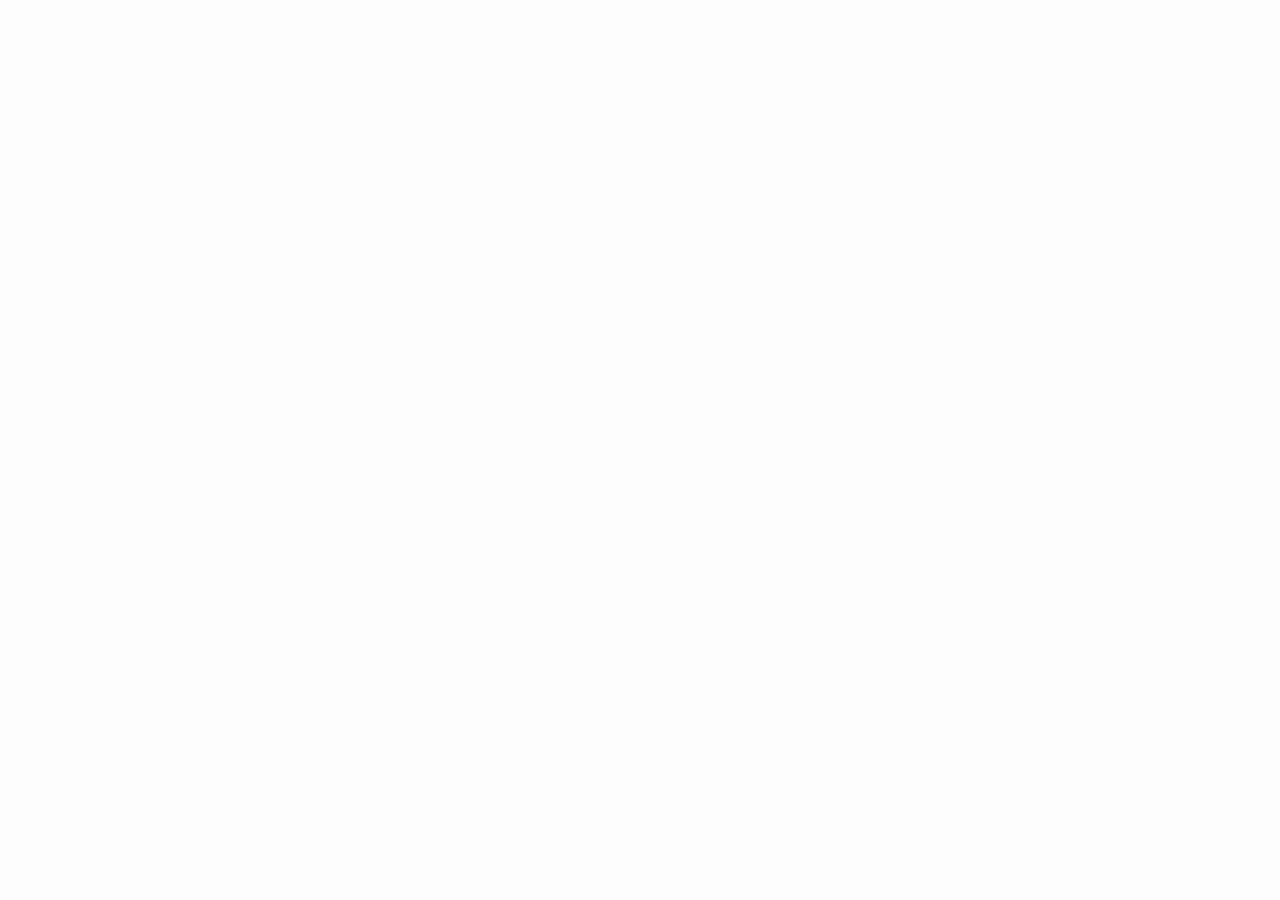
==== commit fe41175a: "m" ====
--- a/index.html
+++ b/index.html
@@ -17,8 +17,6 @@
     <!-- Stylesheets -->
     <link rel="stylesheet" href="css/styles.css">
     <link rel="stylesheet" href="css/gallery.css">
-    <link rel="stylesheet" href="css/mobile.css">
-    <link rel="stylesheet" href="css/mobile-specific.css">
     <link rel="stylesheet" href="css/responsive.css">
     
     <!-- Font imports -->
@@ -597,7 +595,6 @@
     <script src="js/navigation.js"></script>
     <script src="js/gallery.js"></script>
     <script src="js/page-transitions.js"></script>
-    <script src="js/mobile.js"></script>
     <script src="js/translations.js"></script>
     <script src="js/responsive.js"></script>
 </body>
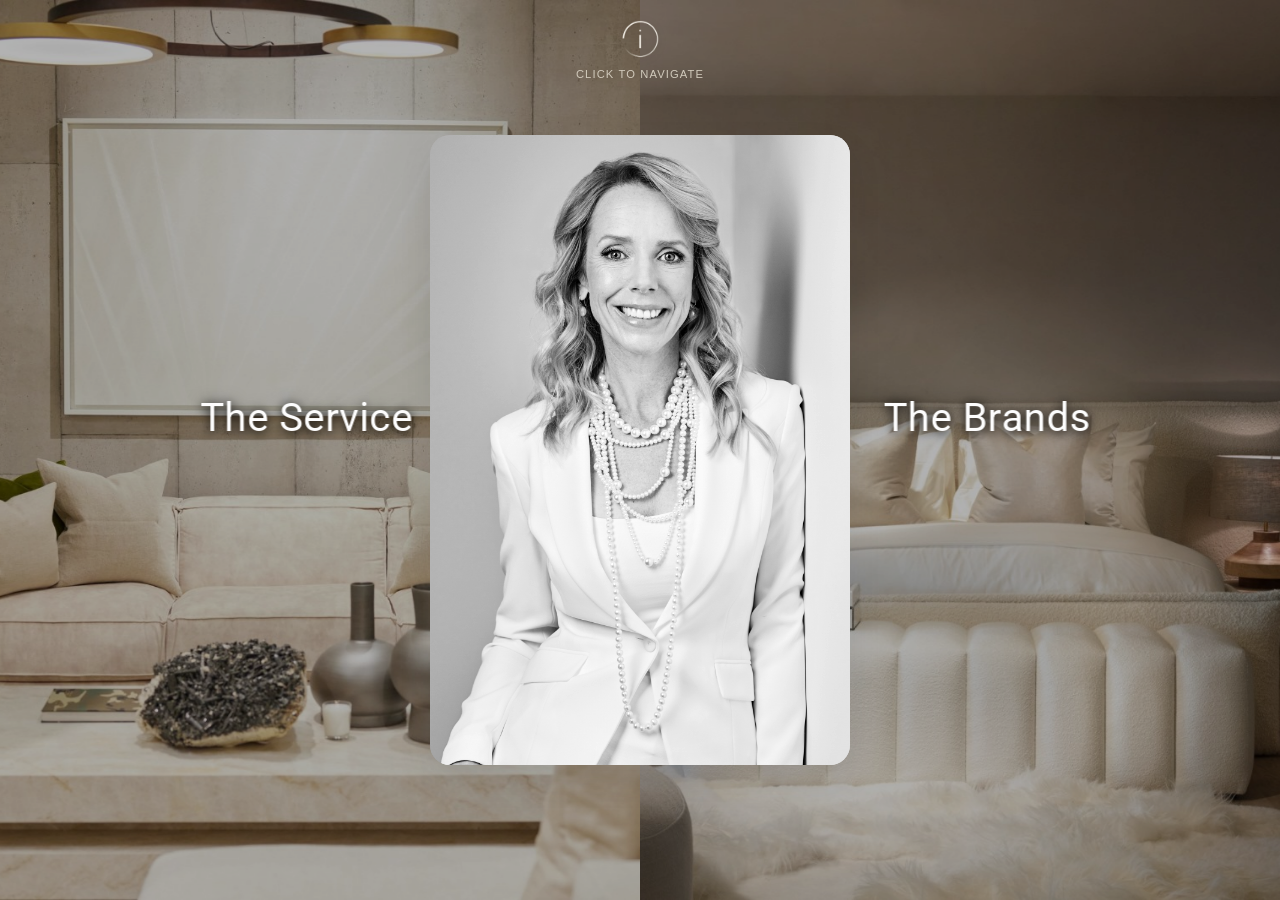
==== commit 52c69aad: "m" ====
--- a/index.html
+++ b/index.html
@@ -6,6 +6,71 @@
     <title>Ingrid Bergman Interiors</title>
     <meta name="description" content="Premium interior design solutions. Transform your space with bespoke, elegant design.">
     
+    <!-- Device detection script - must be first -->
+    <script src="js/device-fix.js"></script>
+    
+    <!-- IMMEDIATE FIX FOR DESKTOP -->
+    <script>
+        (function forceDesktopView() {
+            // Only apply real mobile detection to actual mobile devices
+            var isMobileDevice = /Android|webOS|iPhone|iPad|iPod|BlackBerry|IEMobile|Opera Mini/i.test(navigator.userAgent);
+            
+            if (!isMobileDevice) {
+                // Force desktop view - insert before any other styles load
+                var styleEl = document.createElement('style');
+                styleEl.id = 'force-desktop-view';
+                styleEl.innerHTML = `
+                    .main-content, .header { 
+                        display: block !important; 
+                    }
+                    .mobile-header, .mobile-footer, .vertical-slider-container, .mobile-menu-overlay { 
+                        display: none !important; 
+                    }
+                    body { 
+                        overflow: visible !important; 
+                    }
+                `;
+                document.head.appendChild(styleEl);
+                document.documentElement.className = 'desktop-device';
+            }
+        })();
+    </script>
+    
+    <!-- Early mobile detection script -->
+    <script>
+        (function() {
+            // Detect mobile devices ONLY, not just based on screen size
+            var isMobileDevice = /Android|webOS|iPhone|iPad|iPod|BlackBerry|IEMobile|Opera Mini/i.test(navigator.userAgent);
+            
+            // Small screen size alone is not enough to consider as mobile
+            var isSmallScreen = window.innerWidth <= 992;
+            
+            // Only apply mobile styles if it's a true mobile device
+            if (isMobileDevice) {
+                document.documentElement.classList.add('mobile-device');
+                
+                // Add style tag for immediate styling before CSS loads
+                var style = document.createElement('style');
+                style.textContent = `
+                    @media (max-width: 992px) {
+                        .mobile-header, .mobile-footer, .vertical-slider-container { display: block !important; }
+                        .main-content, .header { display: none !important; }
+                        body { overflow-x: hidden; }
+                        .vertical-slider-container { 
+                            position: fixed; top: 60px; left: 0; right: 0; 
+                            height: calc(100vh - 120px); z-index: 50;
+                        }
+                        .vertical-slide:first-child { opacity: 1 !important; }
+                    }
+                `;
+                document.head.appendChild(style);
+            } else {
+                // Ensure desktop shows correctly by adding this class
+                document.documentElement.classList.add('desktop-device');
+            }
+        })();
+    </script>
+    
     <!-- Favicon -->
     <link rel="icon" type="image/png" href="images/logo white i.png">
     <link rel="apple-touch-icon" href="images/logo white i.png">
@@ -18,6 +83,9 @@
     <link rel="stylesheet" href="css/styles.css">
     <link rel="stylesheet" href="css/gallery.css">
     <link rel="stylesheet" href="css/responsive.css">
+    
+    <!-- Critical device overrides - must be last to take priority -->
+    <link rel="stylesheet" href="css/device-override.css">
     
     <!-- Font imports -->
     <link rel="preconnect" href="https://fonts.googleapis.com">
--- a/css/styles.css
+++ b/css/styles.css
@@ -3782,4 +3782,203 @@
          . m o b i l e - f o o t e r   { 
                  p a d d i n g - b o t t o m :   e n v ( s a f e - a r e a - i n s e t - b o t t o m ) ; 
          } 
+ } 
+ 
+ / *   A d d i t i o n a l   M o b i l e - S p e c i f i c   O v e r r i d e s   * / 
+ @ m e d i a   s c r e e n   a n d   ( m a x - w i d t h :   9 9 2 p x )   { 
+         / *   O n l y   a p p l y   t h e s e   s t y l e s   o n   m o b i l e   d e v i c e s   o r   s m a l l   s c r e e n s   * / 
+         h t m l . m o b i l e - d e v i c e   b o d y . m o b i l e - v i e w   . m o b i l e - h e a d e r ,   
+         h t m l . m o b i l e - d e v i c e   b o d y . m o b i l e - v i e w   . m o b i l e - f o o t e r , 
+         h t m l . m o b i l e - d e v i c e   b o d y . m o b i l e - v i e w   . v e r t i c a l - s l i d e r - c o n t a i n e r   { 
+                 d i s p l a y :   b l o c k   ! i m p o r t a n t ; 
+         } 
+         
+         h t m l . m o b i l e - d e v i c e   b o d y . m o b i l e - v i e w   . m a i n - c o n t e n t , 
+         h t m l . m o b i l e - d e v i c e   b o d y . m o b i l e - v i e w   . h e a d e r   { 
+                 d i s p l a y :   n o n e   ! i m p o r t a n t ; 
+         } 
+         
+         / *   F o r c e   p r o p e r   s i z i n g   f o r   m o b i l e   e l e m e n t s   * / 
+         h t m l . m o b i l e - d e v i c e   . v e r t i c a l - s l i d e r - c o n t a i n e r   { 
+                 h e i g h t :   c a l c ( 1 0 0 v h   -   1 2 0 p x )   ! i m p o r t a n t ; 
+                 w i d t h :   1 0 0 %   ! i m p o r t a n t ; 
+                 p o s i t i o n :   f i x e d   ! i m p o r t a n t ; 
+                 t o p :   6 0 p x   ! i m p o r t a n t ; 
+                 l e f t :   0   ! i m p o r t a n t ; 
+                 r i g h t :   0   ! i m p o r t a n t ; 
+                 o v e r f l o w :   h i d d e n   ! i m p o r t a n t ; 
+         } 
+         
+         h t m l . m o b i l e - d e v i c e   . v e r t i c a l - s l i d e   { 
+                 h e i g h t :   1 0 0 %   ! i m p o r t a n t ; 
+                 w i d t h :   1 0 0 %   ! i m p o r t a n t ; 
+                 p o s i t i o n :   a b s o l u t e   ! i m p o r t a n t ; 
+                 t o p :   0   ! i m p o r t a n t ; 
+                 l e f t :   0   ! i m p o r t a n t ; 
+                 o p a c i t y :   0 ; 
+                 t r a n s i t i o n :   o p a c i t y   0 . 5 s   e a s e ; 
+         } 
+         
+         h t m l . m o b i l e - d e v i c e   . v e r t i c a l - s l i d e . a c t i v e   { 
+                 o p a c i t y :   1 ; 
+         } 
+         
+         h t m l . m o b i l e - d e v i c e   . v e r t i c a l - s l i d e - b a c k g r o u n d   { 
+                 h e i g h t :   1 0 0 %   ! i m p o r t a n t ; 
+                 w i d t h :   1 0 0 %   ! i m p o r t a n t ; 
+                 p o s i t i o n :   a b s o l u t e   ! i m p o r t a n t ; 
+                 b a c k g r o u n d - s i z e :   c o v e r   ! i m p o r t a n t ; 
+                 b a c k g r o u n d - p o s i t i o n :   c e n t e r   ! i m p o r t a n t ; 
+         } 
+         
+         h t m l . m o b i l e - d e v i c e   . v e r t i c a l - s l i d e - c o n t e n t   { 
+                 p o s i t i o n :   a b s o l u t e   ! i m p o r t a n t ; 
+                 b o t t o m :   2 0 %   ! i m p o r t a n t ; 
+                 l e f t :   0   ! i m p o r t a n t ; 
+                 w i d t h :   1 0 0 %   ! i m p o r t a n t ; 
+                 t e x t - a l i g n :   c e n t e r   ! i m p o r t a n t ; 
+                 p a d d i n g :   0   2 0 p x   ! i m p o r t a n t ; 
+                 z - i n d e x :   2   ! i m p o r t a n t ; 
+         } 
+         
+         h t m l . m o b i l e - d e v i c e   . v e r t i c a l - s l i d e - t i t l e   { 
+                 c o l o r :   w h i t e   ! i m p o r t a n t ; 
+                 f o n t - s i z e :   2 . 5 r e m   ! i m p o r t a n t ; 
+                 m a r g i n - b o t t o m :   1 . 5 r e m   ! i m p o r t a n t ; 
+                 t e x t - s h a d o w :   0   2 p x   4 p x   r g b a ( 0 , 0 , 0 , 0 . 5 )   ! i m p o r t a n t ; 
+         } 
+         
+         h t m l . m o b i l e - d e v i c e   . v e r t i c a l - s l i d e - b t n   { 
+                 b a c k g r o u n d :   r g b a ( 2 5 5 , 2 5 5 , 2 5 5 , 0 . 2 )   ! i m p o r t a n t ; 
+                 c o l o r :   w h i t e   ! i m p o r t a n t ; 
+                 b o r d e r :   1 p x   s o l i d   w h i t e   ! i m p o r t a n t ; 
+                 p a d d i n g :   1 0 p x   3 0 p x   ! i m p o r t a n t ; 
+                 f o n t - s i z e :   1 r e m   ! i m p o r t a n t ; 
+                 t e x t - t r a n s f o r m :   u p p e r c a s e   ! i m p o r t a n t ; 
+                 l e t t e r - s p a c i n g :   1 p x   ! i m p o r t a n t ; 
+                 t r a n s i t i o n :   a l l   0 . 3 s   e a s e   ! i m p o r t a n t ; 
+         } 
+         
+         h t m l . m o b i l e - d e v i c e   . v e r t i c a l - s l i d e - b t n : h o v e r   { 
+                 b a c k g r o u n d :   r g b a ( 2 5 5 , 2 5 5 , 2 5 5 , 0 . 4 )   ! i m p o r t a n t ; 
+         } 
+         
+         / *   M o b i l e   h e a d e r   s t y l i n g   * / 
+         h t m l . m o b i l e - d e v i c e   . m o b i l e - h e a d e r   { 
+                 h e i g h t :   6 0 p x   ! i m p o r t a n t ; 
+                 w i d t h :   1 0 0 %   ! i m p o r t a n t ; 
+                 p o s i t i o n :   f i x e d   ! i m p o r t a n t ; 
+                 t o p :   0   ! i m p o r t a n t ; 
+                 l e f t :   0   ! i m p o r t a n t ; 
+                 z - i n d e x :   1 0 0 0   ! i m p o r t a n t ; 
+                 b a c k g r o u n d - c o l o r :   r g b a ( 0 , 0 , 0 , 0 . 8 )   ! i m p o r t a n t ; 
+                 b a c k d r o p - f i l t e r :   b l u r ( 1 0 p x )   ! i m p o r t a n t ; 
+                 - w e b k i t - b a c k d r o p - f i l t e r :   b l u r ( 1 0 p x )   ! i m p o r t a n t ; 
+                 d i s p l a y :   f l e x   ! i m p o r t a n t ; 
+                 a l i g n - i t e m s :   c e n t e r   ! i m p o r t a n t ; 
+                 j u s t i f y - c o n t e n t :   s p a c e - b e t w e e n   ! i m p o r t a n t ; 
+                 p a d d i n g :   0   2 0 p x   ! i m p o r t a n t ; 
+         } 
+         
+         h t m l . m o b i l e - d e v i c e   . m o b i l e - l o g o   { 
+                 d i s p l a y :   f l e x   ! i m p o r t a n t ; 
+                 a l i g n - i t e m s :   c e n t e r   ! i m p o r t a n t ; 
+         } 
+         
+         h t m l . m o b i l e - d e v i c e   . m o b i l e - l o g o   i m g   { 
+                 h e i g h t :   4 0 p x   ! i m p o r t a n t ; 
+                 w i d t h :   a u t o   ! i m p o r t a n t ; 
+         } 
+         
+         h t m l . m o b i l e - d e v i c e   . m o b i l e - l o g o   h 1   { 
+                 m a r g i n - l e f t :   1 5 p x   ! i m p o r t a n t ; 
+                 c o l o r :   w h i t e   ! i m p o r t a n t ; 
+                 f o n t - s i z e :   1 r e m   ! i m p o r t a n t ; 
+         } 
+         
+         h t m l . m o b i l e - d e v i c e   . m o b i l e - m e n u - i c o n   { 
+                 w i d t h :   3 0 p x   ! i m p o r t a n t ; 
+                 h e i g h t :   3 0 p x   ! i m p o r t a n t ; 
+                 p o s i t i o n :   r e l a t i v e   ! i m p o r t a n t ; 
+                 c u r s o r :   p o i n t e r   ! i m p o r t a n t ; 
+                 d i s p l a y :   f l e x   ! i m p o r t a n t ; 
+                 f l e x - d i r e c t i o n :   c o l u m n   ! i m p o r t a n t ; 
+                 j u s t i f y - c o n t e n t :   s p a c e - b e t w e e n   ! i m p o r t a n t ; 
+                 p a d d i n g :   5 p x   0   ! i m p o r t a n t ; 
+         } 
+         
+         h t m l . m o b i l e - d e v i c e   . m o b i l e - m e n u - i c o n   s p a n   { 
+                 w i d t h :   1 0 0 %   ! i m p o r t a n t ; 
+                 h e i g h t :   2 p x   ! i m p o r t a n t ; 
+                 b a c k g r o u n d - c o l o r :   w h i t e   ! i m p o r t a n t ; 
+                 t r a n s i t i o n :   a l l   0 . 3 s   e a s e   ! i m p o r t a n t ; 
+         } 
+         
+         / *   M o b i l e   f o o t e r   s t y l i n g   * / 
+         h t m l . m o b i l e - d e v i c e   . m o b i l e - f o o t e r   { 
+                 h e i g h t :   6 0 p x   ! i m p o r t a n t ; 
+                 w i d t h :   1 0 0 %   ! i m p o r t a n t ; 
+                 p o s i t i o n :   f i x e d   ! i m p o r t a n t ; 
+                 b o t t o m :   0   ! i m p o r t a n t ; 
+                 l e f t :   0   ! i m p o r t a n t ; 
+                 z - i n d e x :   1 0 0 0   ! i m p o r t a n t ; 
+                 b a c k g r o u n d - c o l o r :   r g b a ( 0 , 0 , 0 , 0 . 8 )   ! i m p o r t a n t ; 
+                 b a c k d r o p - f i l t e r :   b l u r ( 1 0 p x )   ! i m p o r t a n t ; 
+                 - w e b k i t - b a c k d r o p - f i l t e r :   b l u r ( 1 0 p x )   ! i m p o r t a n t ; 
+                 d i s p l a y :   f l e x   ! i m p o r t a n t ; 
+                 a l i g n - i t e m s :   c e n t e r   ! i m p o r t a n t ; 
+                 j u s t i f y - c o n t e n t :   s p a c e - b e t w e e n   ! i m p o r t a n t ; 
+                 p a d d i n g :   0   2 0 p x   ! i m p o r t a n t ; 
+         } 
+         
+         h t m l . m o b i l e - d e v i c e   . m o b i l e - s o c i a l - l i n k s   { 
+                 d i s p l a y :   f l e x   ! i m p o r t a n t ; 
+                 g a p :   1 5 p x   ! i m p o r t a n t ; 
+         } 
+         
+         h t m l . m o b i l e - d e v i c e   . m o b i l e - s o c i a l - l i n k   { 
+                 c o l o r :   w h i t e   ! i m p o r t a n t ; 
+                 f o n t - s i z e :   1 . 2 r e m   ! i m p o r t a n t ; 
+         } 
+         
+         h t m l . m o b i l e - d e v i c e   . m o b i l e - c o n t a c t - b t n   { 
+                 b a c k g r o u n d :   t r a n s p a r e n t   ! i m p o r t a n t ; 
+                 b o r d e r :   1 p x   s o l i d   w h i t e   ! i m p o r t a n t ; 
+                 c o l o r :   w h i t e   ! i m p o r t a n t ; 
+                 p a d d i n g :   5 p x   1 5 p x   ! i m p o r t a n t ; 
+                 b o r d e r - r a d i u s :   5 p x   ! i m p o r t a n t ; 
+                 f o n t - s i z e :   0 . 9 r e m   ! i m p o r t a n t ; 
+         } 
+         
+         h t m l . m o b i l e - d e v i c e   . m o b i l e - l a n g u a g e - s w i t c h e r   { 
+                 d i s p l a y :   f l e x   ! i m p o r t a n t ; 
+                 a l i g n - i t e m s :   c e n t e r   ! i m p o r t a n t ; 
+                 g a p :   5 p x   ! i m p o r t a n t ; 
+         } 
+         
+         h t m l . m o b i l e - d e v i c e   . m o b i l e - l a n g - b t n   { 
+                 c o l o r :   w h i t e   ! i m p o r t a n t ; 
+                 o p a c i t y :   0 . 7   ! i m p o r t a n t ; 
+                 f o n t - s i z e :   0 . 9 r e m   ! i m p o r t a n t ; 
+                 b a c k g r o u n d :   t r a n s p a r e n t   ! i m p o r t a n t ; 
+                 b o r d e r :   n o n e   ! i m p o r t a n t ; 
+         } 
+         
+         h t m l . m o b i l e - d e v i c e   . m o b i l e - l a n g - b t n . a c t i v e   { 
+                 o p a c i t y :   1   ! i m p o r t a n t ; 
+                 t e x t - d e c o r a t i o n :   u n d e r l i n e   ! i m p o r t a n t ; 
+         } 
+ } 
+ 
+ / *   M a k e   s u r e   d e s k t o p   v i e w s   a r e   e x p l i c i t l y   p r e s e r v e d   * / 
+ h t m l . d e s k t o p - d e v i c e   . m a i n - c o n t e n t , 
+ h t m l . d e s k t o p - d e v i c e   . h e a d e r   { 
+         d i s p l a y :   b l o c k   ! i m p o r t a n t ; 
+ } 
+ 
+ h t m l . d e s k t o p - d e v i c e   . m o b i l e - h e a d e r , 
+ h t m l . d e s k t o p - d e v i c e   . m o b i l e - f o o t e r , 
+ h t m l . d e s k t o p - d e v i c e   . v e r t i c a l - s l i d e r - c o n t a i n e r , 
+ h t m l . d e s k t o p - d e v i c e   . m o b i l e - m e n u - o v e r l a y   { 
+         d i s p l a y :   n o n e   ! i m p o r t a n t ; 
  } 
--- a/css/responsive.css
+++ b/css/responsive.css
@@ -8,6 +8,11 @@
 .vertical-slider-container,
 .mobile-footer {
     display: none;
+}
+
+/* Make first vertical slide visible by default but only on mobile */
+html.mobile-device .vertical-slide:first-child {
+    opacity: 1 !important;
 }
 
 /* Medium screens (tablets, small laptops) */
@@ -36,59 +41,125 @@
 
 /* Small tablets and large phones */
 @media screen and (max-width: 992px) {
-    /* Hide desktop elements */
-    .main-content,
-    .header .logo-container .nav-hint {
-        display: none;
+    /* Only apply mobile layout to actual mobile devices */
+    html.mobile-device .main-content,
+    html.mobile-device .header .logo-container .nav-hint {
+        display: none !important;
     }
     
-    /* Show mobile elements */
-    .mobile-header,
-    .mobile-footer,
-    .vertical-slider-container {
-        display: block;
+    /* Show mobile elements only on mobile devices */
+    html.mobile-device .mobile-header,
+    html.mobile-device .mobile-footer,
+    html.mobile-device .vertical-slider-container {
+        display: block !important;
     }
     
-    /* Show mobile slider */
-    .vertical-slider-container {
+    /* Show mobile slider only on mobile devices */
+    html.mobile-device .vertical-slider-container {
         height: calc(100vh - 120px); /* Adjust for header and footer */
         width: 100%;
     }
     
     /* Adjust section content for better visibility on smaller screens */
-    .about-section .about-grid,
-    .service-section .service-cards-container {
+    html.mobile-device .about-section .about-grid,
+    html.mobile-device .service-section .service-cards-container {
         flex-direction: column;
     }
     
-    .about-section .about-image,
-    .about-section .about-text {
+    html.mobile-device .about-section .about-image,
+    html.mobile-device .about-section .about-text {
         width: 100%;
+    }
+    
+    /* Style vertical slides */
+    html.mobile-device .vertical-slides {
+        position: relative;
+        height: 100%;
+        width: 100%;
+    }
+    
+    html.mobile-device .vertical-slide {
+        position: absolute;
+        top: 0;
+        left: 0;
+        width: 100%;
+        height: 100%;
+        opacity: 0;
+        transition: opacity 0.5s ease;
+    }
+    
+    html.mobile-device .vertical-slide:first-child {
+        opacity: 1;
+    }
+    
+    html.mobile-device .vertical-slide-background {
+        position: absolute;
+        top: 0;
+        left: 0;
+        width: 100%;
+        height: 100%;
+        background-size: cover;
+        background-position: center;
+    }
+    
+    html.mobile-device .vertical-slide-content {
+        position: absolute;
+        bottom: 20%;
+        left: 0;
+        width: 100%;
+        text-align: center;
+        padding: 0 20px;
+        z-index: 2;
+    }
+    
+    /* Vertical slider indicators */
+    html.mobile-device .vertical-slider-indicators {
+        position: absolute;
+        bottom: 20px;
+        left: 0;
+        width: 100%;
+        display: flex;
+        justify-content: center;
+        gap: 10px;
+    }
+    
+    html.mobile-device .vertical-slider-dot {
+        width: 12px;
+        height: 12px;
+        border-radius: 50%;
+        background-color: rgba(255,255,255,0.3);
+        cursor: pointer;
+        transition: all 0.3s ease;
+    }
+    
+    html.mobile-device .vertical-slider-dot.active {
+        background-color: white;
+        transform: scale(1.2);
     }
 }
 
 /* Mobile phones */
 @media screen and (max-width: 576px) {
-    /* Further optimize for phones */
-    .mobile-header .mobile-logo h1 {
+    /* Further optimize for phones - only on mobile devices */
+    html.mobile-device .mobile-header .mobile-logo h1 {
         font-size: 1.2rem;
     }
     
-    .mobile-section-content {
+    html.mobile-device .mobile-section-content {
         padding: 1rem;
     }
     
-    .vertical-slide-title {
+    html.mobile-device .vertical-slide-title {
         font-size: 2rem;
     }
     
-    .vertical-slide-btn {
+    html.mobile-device .vertical-slide-btn {
         padding: 8px 16px;
         font-size: 0.9rem;
     }
     
     /* Stack service cards */
-    .mobile-service-card {
+    html.mobile-device .mobile-service-card {
         width: 100%;
         margin: 0.5rem 0;
     }
@@ -96,20 +167,20 @@
 
 /* Handle orientation changes */
 @media screen and (max-height: 500px) and (orientation: landscape) {
-    .mobile-header {
+    html.mobile-device .mobile-header {
         height: 40px;
     }
     
-    .vertical-slider-container {
+    html.mobile-device .vertical-slider-container {
         height: calc(100vh - 80px);
     }
     
-    .mobile-footer {
+    html.mobile-device .mobile-footer {
         height: 40px;
     }
     
     /* Adjust vertical slides for landscape */
-    .vertical-slide-content {
+    html.mobile-device .vertical-slide-content {
         padding: 1rem;
     }
 } 
--- a/css/device-override.css
+++ b/css/device-override.css
@@ -0,0 +1,78 @@
+/**
+ * Critical device overrides for Ingrid Bergman Interiors
+ * IMPORTANT: This file contains !important rules to ensure correct display
+ */
+
+/* Desktop-specific overrides */
+html.desktop-device .main-content {
+    display: flex !important;
+    opacity: 1 !important;
+    visibility: visible !important;
+    height: 100vh !important;
+    width: 100% !important;
+    overflow: hidden !important;
+    position: relative !important;
+}
+
+html.desktop-device .header {
+    display: flex !important;
+    opacity: 1 !important;
+    visibility: visible !important;
+}
+
+html.desktop-device .portrait-container {
+    display: block !important;
+    opacity: 1 !important;
+    visibility: visible !important;
+    position: fixed !important;
+    top: 50% !important;
+    left: 50% !important;
+    transform: translate(-50%, -50%) !important;
+    z-index: 50 !important;
+}
+
+html.desktop-device .section-left,
+html.desktop-device .section-right {
+    display: flex !important;
+    opacity: 1 !important;
+    visibility: visible !important;
+}
+
+/* Mobile elements must be hidden on desktop */
+html.desktop-device .mobile-header,
+html.desktop-device .mobile-footer,
+html.desktop-device .vertical-slider-container,
+html.desktop-device .mobile-menu-overlay {
+    display: none !important;
+    opacity: 0 !important;
+    visibility: hidden !important;
+    height: 0 !important;
+    width: 0 !important;
+    overflow: hidden !important;
+    pointer-events: none !important;
+    position: absolute !important;
+    z-index: -1 !important;
+}
+
+/* Ensure proper display of the sections on desktop */
+html.desktop-device .section-left {
+    width: calc(50% - 15vw) !important;
+}
+
+html.desktop-device .section-right {
+    width: calc(50% - 15vw) !important;
+}
+
+/* Mobile-specific overrides (should not affect desktop) */
+@media screen and (max-width: 992px) {
+    html.mobile-device .mobile-header,
+    html.mobile-device .mobile-footer,
+    html.mobile-device .vertical-slider-container {
+        display: block !important;
+    }
+    
+    html.mobile-device .main-content,
+    html.mobile-device .header {
+        display: none !important;
+    }
+} 
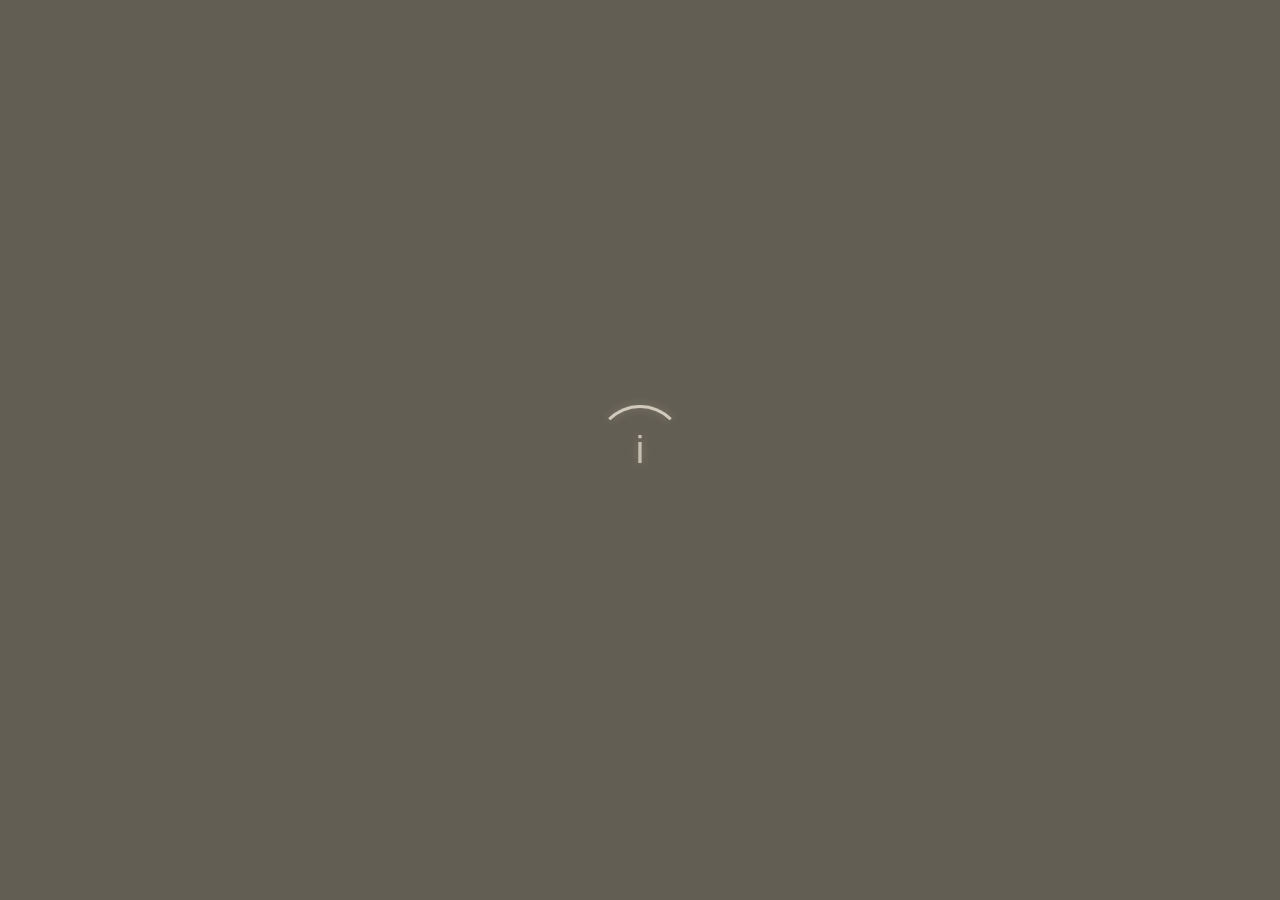
==== commit a4786cff: "m" ====
--- a/index.html
+++ b/index.html
@@ -5,71 +5,6 @@
     <meta name="viewport" content="width=device-width, initial-scale=1.0, maximum-scale=1.0, user-scalable=no">
     <title>Ingrid Bergman Interiors</title>
     <meta name="description" content="Premium interior design solutions. Transform your space with bespoke, elegant design.">
-    
-    <!-- Device detection script - must be first -->
-    <script src="js/device-fix.js"></script>
-    
-    <!-- IMMEDIATE FIX FOR DESKTOP -->
-    <script>
-        (function forceDesktopView() {
-            // Only apply real mobile detection to actual mobile devices
-            var isMobileDevice = /Android|webOS|iPhone|iPad|iPod|BlackBerry|IEMobile|Opera Mini/i.test(navigator.userAgent);
-            
-            if (!isMobileDevice) {
-                // Force desktop view - insert before any other styles load
-                var styleEl = document.createElement('style');
-                styleEl.id = 'force-desktop-view';
-                styleEl.innerHTML = `
-                    .main-content, .header { 
-                        display: block !important; 
-                    }
-                    .mobile-header, .mobile-footer, .vertical-slider-container, .mobile-menu-overlay { 
-                        display: none !important; 
-                    }
-                    body { 
-                        overflow: visible !important; 
-                    }
-                `;
-                document.head.appendChild(styleEl);
-                document.documentElement.className = 'desktop-device';
-            }
-        })();
-    </script>
-    
-    <!-- Early mobile detection script -->
-    <script>
-        (function() {
-            // Detect mobile devices ONLY, not just based on screen size
-            var isMobileDevice = /Android|webOS|iPhone|iPad|iPod|BlackBerry|IEMobile|Opera Mini/i.test(navigator.userAgent);
-            
-            // Small screen size alone is not enough to consider as mobile
-            var isSmallScreen = window.innerWidth <= 992;
-            
-            // Only apply mobile styles if it's a true mobile device
-            if (isMobileDevice) {
-                document.documentElement.classList.add('mobile-device');
-                
-                // Add style tag for immediate styling before CSS loads
-                var style = document.createElement('style');
-                style.textContent = `
-                    @media (max-width: 992px) {
-                        .mobile-header, .mobile-footer, .vertical-slider-container { display: block !important; }
-                        .main-content, .header { display: none !important; }
-                        body { overflow-x: hidden; }
-                        .vertical-slider-container { 
-                            position: fixed; top: 60px; left: 0; right: 0; 
-                            height: calc(100vh - 120px); z-index: 50;
-                        }
-                        .vertical-slide:first-child { opacity: 1 !important; }
-                    }
-                `;
-                document.head.appendChild(style);
-            } else {
-                // Ensure desktop shows correctly by adding this class
-                document.documentElement.classList.add('desktop-device');
-            }
-        })();
-    </script>
     
     <!-- Favicon -->
     <link rel="icon" type="image/png" href="images/logo white i.png">
@@ -237,14 +172,14 @@
 
     <!-- Mobile Footer -->
     <footer class="mobile-footer">
-        <div class="mobile-social-links">
-            <a href="https://www.linkedin.com/in/ingridbergman/" class="mobile-social-link" target="_blank" aria-label="LinkedIn">
+        <div class="mobile-footer-social">
+            <a href="https://www.linkedin.com/in/ingridbergman/" target="_blank" aria-label="LinkedIn">
                 <i class="fab fa-linkedin-in"></i>
             </a>
-            <a href="https://www.instagram.com/ingrid_bergman_collections/" class="mobile-social-link" target="_blank" aria-label="Instagram">
+            <a href="https://www.instagram.com/ingrid_bergman_collections/" target="_blank" aria-label="Instagram">
                 <i class="fab fa-instagram"></i>
             </a>
-            <a href="mailto:ingrid@ingridbergmaninteriors.com" class="mobile-social-link" aria-label="Email">
+            <a href="mailto:ingrid@ingridbergmaninteriors.com" aria-label="Email">
                 <i class="far fa-envelope"></i>
             </a>
         </div>
@@ -665,5 +600,47 @@
     <script src="js/page-transitions.js"></script>
     <script src="js/translations.js"></script>
     <script src="js/responsive.js"></script>
+    <!-- Mobile Menu Script -->
+    <script>
+        document.addEventListener('DOMContentLoaded', function() {
+            // Mobile menu toggle
+            const menuToggle = document.getElementById('mobileMenuToggle');
+            const menuOverlay = document.getElementById('mobileMenuOverlay');
+            const menuItems = document.querySelectorAll('.mobile-menu-item');
+            
+            if (menuToggle && menuOverlay) {
+                menuToggle.addEventListener('click', function() {
+                    menuOverlay.classList.toggle('active');
+                    document.body.classList.toggle('mobile-menu-open');
+                    
+                    // Toggle menu icon appearance
+                    const spans = menuToggle.querySelectorAll('span');
+                    spans.forEach(span => {
+                        span.classList.toggle('active');
+                    });
+                });
+                
+                // Close menu when clicking on a menu item
+                menuItems.forEach(item => {
+                    item.addEventListener('click', function() {
+                        menuOverlay.classList.remove('active');
+                        document.body.classList.remove('mobile-menu-open');
+                        
+                        // Reset menu icon
+                        const spans = menuToggle.querySelectorAll('span');
+                        spans.forEach(span => {
+                            span.classList.remove('active');
+                        });
+                        
+                        // Set active class on selected item
+                        menuItems.forEach(menuItem => {
+                            menuItem.classList.remove('active');
+                        });
+                        this.classList.add('active');
+                    });
+                });
+            }
+        });
+    </script>
 </body>
 </html>
--- a/css/responsive.css
+++ b/css/responsive.css
@@ -10,11 +10,6 @@
     display: none;
 }
 
-/* Make first vertical slide visible by default but only on mobile */
-html.mobile-device .vertical-slide:first-child {
-    opacity: 1 !important;
-}
-
 /* Medium screens (tablets, small laptops) */
 @media screen and (max-width: 1200px) {
     /* Adjust main 3-panel layout to be more compact */
@@ -41,44 +36,134 @@
 
 /* Small tablets and large phones */
 @media screen and (max-width: 992px) {
-    /* Only apply mobile layout to actual mobile devices */
-    html.mobile-device .main-content,
-    html.mobile-device .header .logo-container .nav-hint {
+    /* Hide desktop elements */
+    .main-content,
+    .header {
         display: none !important;
     }
     
-    /* Show mobile elements only on mobile devices */
-    html.mobile-device .mobile-header,
-    html.mobile-device .mobile-footer,
-    html.mobile-device .vertical-slider-container {
+    /* Show mobile elements */
+    .mobile-header,
+    .mobile-footer,
+    .vertical-slider-container {
         display: block !important;
     }
     
-    /* Show mobile slider only on mobile devices */
-    html.mobile-device .vertical-slider-container {
-        height: calc(100vh - 120px); /* Adjust for header and footer */
-        width: 100%;
+    /* Set up mobile container */
+    .vertical-slider-container {
+        position: fixed;
+        top: 60px;
+        left: 0;
+        right: 0;
+        height: calc(100vh - 120px);
+        z-index: 50;
+        width: 100%;
+    }
+    
+    /* Mobile header styling */
+    .mobile-header {
+        position: fixed;
+        top: 0;
+        left: 0;
+        width: 100%;
+        height: 60px;
+        background-color: #1a1a1a;
+        display: flex;
+        justify-content: space-between;
+        align-items: center;
+        padding: 0 15px;
+        z-index: 100;
+    }
+    
+    .mobile-logo {
+        display: flex;
+        align-items: center;
+    }
+    
+    .mobile-logo img {
+        height: 40px;
+        margin-right: 10px;
+    }
+    
+    .mobile-logo h1 {
+        font-size: 1.5rem;
+        color: white;
+        font-weight: 300;
+    }
+    
+    /* Mobile menu button */
+    .mobile-menu-icon {
+        display: flex;
+        flex-direction: column;
+        justify-content: space-between;
+        width: 30px;
+        height: 20px;
+        cursor: pointer;
+    }
+    
+    .mobile-menu-icon span {
+        width: 100%;
+        height: 2px;
+        background-color: white;
+        transition: all 0.3s ease;
+    }
+    
+    /* Mobile menu icon animation */
+    .mobile-menu-icon span.active:nth-child(1) {
+        transform: translateY(9px) rotate(45deg);
+    }
+    
+    .mobile-menu-icon span.active:nth-child(2) {
+        opacity: 0;
+    }
+    
+    .mobile-menu-icon span.active:nth-child(3) {
+        transform: translateY(-9px) rotate(-45deg);
+    }
+    
+    /* Mobile footer */
+    .mobile-footer {
+        position: fixed;
+        bottom: 0;
+        left: 0;
+        width: 100%;
+        height: 60px;
+        background-color: #1a1a1a;
+        display: flex;
+        justify-content: center;
+        align-items: center;
+        z-index: 100;
+    }
+    
+    .mobile-footer-social {
+        display: flex;
+        gap: 20px;
+    }
+    
+    .mobile-footer-social a {
+        color: white;
+        font-size: 1.2rem;
     }
     
     /* Adjust section content for better visibility on smaller screens */
-    html.mobile-device .about-section .about-grid,
-    html.mobile-device .service-section .service-cards-container {
+    .about-section .about-grid,
+    .service-section .service-cards-container {
         flex-direction: column;
     }
     
-    html.mobile-device .about-section .about-image,
-    html.mobile-device .about-section .about-text {
+    .about-section .about-image,
+    .about-section .about-text {
         width: 100%;
     }
     
     /* Style vertical slides */
-    html.mobile-device .vertical-slides {
+    .vertical-slides {
         position: relative;
         height: 100%;
         width: 100%;
     }
     
-    html.mobile-device .vertical-slide {
+    .vertical-slide {
         position: absolute;
         top: 0;
         left: 0;
@@ -88,11 +173,11 @@
         transition: opacity 0.5s ease;
     }
     
-    html.mobile-device .vertical-slide:first-child {
+    .vertical-slide:first-child {
         opacity: 1;
     }
     
-    html.mobile-device .vertical-slide-background {
+    .vertical-slide-background {
         position: absolute;
         top: 0;
         left: 0;
@@ -102,7 +187,7 @@
         background-position: center;
     }
     
-    html.mobile-device .vertical-slide-content {
+    .vertical-slide-content {
         position: absolute;
         bottom: 20%;
         left: 0;
@@ -112,8 +197,29 @@
         z-index: 2;
     }
     
+    .vertical-slide-title {
+        color: white;
+        font-size: 2.5rem;
+        margin-bottom: 1rem;
+        text-shadow: 2px 2px 4px rgba(0,0,0,0.5);
+    }
+    
+    .vertical-slide-btn {
+        background-color: rgba(255,255,255,0.2);
+        color: white;
+        border: 1px solid white;
+        padding: 10px 20px;
+        font-size: 1rem;
+        cursor: pointer;
+        transition: all 0.3s ease;
+    }
+    
+    .vertical-slide-btn:hover {
+        background-color: rgba(255,255,255,0.3);
+    }
+    
     /* Vertical slider indicators */
-    html.mobile-device .vertical-slider-indicators {
+    .vertical-slider-indicators {
         position: absolute;
         bottom: 20px;
         left: 0;
@@ -123,7 +229,7 @@
         gap: 10px;
     }
     
-    html.mobile-device .vertical-slider-dot {
+    .vertical-slider-dot {
         width: 12px;
         height: 12px;
         border-radius: 50%;
@@ -132,55 +238,121 @@
         transition: all 0.3s ease;
     }
     
-    html.mobile-device .vertical-slider-dot.active {
+    .vertical-slider-dot.active {
         background-color: white;
         transform: scale(1.2);
     }
+    
+    /* Mobile menu overlay */
+    .mobile-menu-overlay {
+        position: fixed;
+        top: 60px;
+        left: 0;
+        width: 100%;
+        height: calc(100vh - 60px);
+        background-color: rgba(0,0,0,0.9);
+        z-index: 200;
+        display: none;
+        opacity: 0;
+        transition: opacity 0.3s ease;
+    }
+    
+    .mobile-menu-overlay.active {
+        display: block;
+        opacity: 1;
+    }
+    
+    .mobile-menu-container {
+        padding: 2rem;
+        display: flex;
+        flex-direction: column;
+        justify-content: space-between;
+        height: 100%;
+    }
+    
+    .mobile-menu-items {
+        display: flex;
+        flex-direction: column;
+        gap: 1.5rem;
+    }
+    
+    .mobile-menu-item {
+        color: white;
+        font-size: 1.5rem;
+        text-decoration: none;
+        transition: all 0.3s ease;
+    }
+    
+    .mobile-menu-item.active {
+        color: #f0f0f0;
+        transform: translateX(10px);
+    }
+    
+    .mobile-menu-social {
+        display: flex;
+        gap: 20px;
+        margin-top: 2rem;
+    }
+    
+    .mobile-menu-social-link {
+        color: white;
+        font-size: 1.2rem;
+    }
 }
 
 /* Mobile phones */
 @media screen and (max-width: 576px) {
-    /* Further optimize for phones - only on mobile devices */
-    html.mobile-device .mobile-header .mobile-logo h1 {
+    /* Further optimize for phones */
+    .mobile-header .mobile-logo h1 {
         font-size: 1.2rem;
     }
     
-    html.mobile-device .mobile-section-content {
+    .mobile-section-content {
         padding: 1rem;
     }
     
-    html.mobile-device .vertical-slide-title {
+    .vertical-slide-title {
         font-size: 2rem;
     }
     
-    html.mobile-device .vertical-slide-btn {
+    .vertical-slide-btn {
         padding: 8px 16px;
         font-size: 0.9rem;
     }
     
     /* Stack service cards */
-    html.mobile-device .mobile-service-card {
+    .mobile-service-card {
         width: 100%;
         margin: 0.5rem 0;
+    }
+    
+    /* Fix social media links at bottom */
+    .mobile-footer-social {
+        gap: 30px;
+    }
+    
+    .mobile-footer-social a {
+        font-size: 1.4rem;
     }
 }
 
 /* Handle orientation changes */
 @media screen and (max-height: 500px) and (orientation: landscape) {
-    html.mobile-device .mobile-header {
+    .mobile-header {
         height: 40px;
     }
     
-    html.mobile-device .vertical-slider-container {
+    .vertical-slider-container {
         height: calc(100vh - 80px);
-    }
-    
-    html.mobile-device .mobile-footer {
+        top: 40px;
+    }
+    
+    .mobile-footer {
         height: 40px;
     }
     
     /* Adjust vertical slides for landscape */
-    html.mobile-device .vertical-slide-content {
+    .vertical-slide-content {
         padding: 1rem;
     }
 } 
--- a/css/device-override.css
+++ b/css/device-override.css
@@ -1,78 +1,111 @@
 /**
- * Critical device overrides for Ingrid Bergman Interiors
- * IMPORTANT: This file contains !important rules to ensure correct display
+ * Critical overrides for Ingrid Bergman Interiors
+ * This file contains styles to ensure correct display across all device sizes
  */
 
-/* Desktop-specific overrides */
-html.desktop-device .main-content {
-    display: flex !important;
-    opacity: 1 !important;
-    visibility: visible !important;
-    height: 100vh !important;
-    width: 100% !important;
-    overflow: hidden !important;
-    position: relative !important;
+/* Desktop styles (default) */
+@media screen and (min-width: 993px) {
+    .main-content {
+        display: flex !important;
+        opacity: 1 !important;
+        visibility: visible !important;
+        height: 100vh !important;
+        width: 100% !important;
+        overflow: hidden !important;
+        position: relative !important;
+    }
+
+    .header {
+        display: flex !important;
+        opacity: 1 !important;
+        visibility: visible !important;
+    }
+
+    .portrait-container {
+        display: block !important;
+        opacity: 1 !important;
+        visibility: visible !important;
+        position: fixed !important;
+        top: 50% !important;
+        left: 50% !important;
+        transform: translate(-50%, -50%) !important;
+        z-index: 50 !important;
+    }
+
+    .section-left,
+    .section-right {
+        display: flex !important;
+        opacity: 1 !important;
+        visibility: visible !important;
+    }
+
+    /* Mobile elements must be hidden on desktop */
+    .mobile-header,
+    .mobile-footer,
+    .vertical-slider-container,
+    .mobile-menu-overlay {
+        display: none !important;
+        opacity: 0 !important;
+        visibility: hidden !important;
+        height: 0 !important;
+        width: 0 !important;
+        overflow: hidden !important;
+        pointer-events: none !important;
+        position: absolute !important;
+        z-index: -1 !important;
+    }
+
+    /* Ensure proper display of the sections on desktop */
+    .section-left {
+        width: calc(50% - 15vw) !important;
+    }
+
+    .section-right {
+        width: calc(50% - 15vw) !important;
+    }
 }
 
-html.desktop-device .header {
-    display: flex !important;
-    opacity: 1 !important;
-    visibility: visible !important;
-}
-
-html.desktop-device .portrait-container {
-    display: block !important;
-    opacity: 1 !important;
-    visibility: visible !important;
-    position: fixed !important;
-    top: 50% !important;
-    left: 50% !important;
-    transform: translate(-50%, -50%) !important;
-    z-index: 50 !important;
-}
-
-html.desktop-device .section-left,
-html.desktop-device .section-right {
-    display: flex !important;
-    opacity: 1 !important;
-    visibility: visible !important;
-}
-
-/* Mobile elements must be hidden on desktop */
-html.desktop-device .mobile-header,
-html.desktop-device .mobile-footer,
-html.desktop-device .vertical-slider-container,
-html.desktop-device .mobile-menu-overlay {
-    display: none !important;
-    opacity: 0 !important;
-    visibility: hidden !important;
-    height: 0 !important;
-    width: 0 !important;
-    overflow: hidden !important;
-    pointer-events: none !important;
-    position: absolute !important;
-    z-index: -1 !important;
-}
-
-/* Ensure proper display of the sections on desktop */
-html.desktop-device .section-left {
-    width: calc(50% - 15vw) !important;
-}
-
-html.desktop-device .section-right {
-    width: calc(50% - 15vw) !important;
-}
-
-/* Mobile-specific overrides (should not affect desktop) */
+/* Mobile styles */
 @media screen and (max-width: 992px) {
-    html.mobile-device .mobile-header,
-    html.mobile-device .mobile-footer,
-    html.mobile-device .vertical-slider-container {
+    .mobile-header,
+    .mobile-footer,
+    .vertical-slider-container {
         display: block !important;
     }
     
-    html.mobile-device .main-content,
-    html.mobile-device .header {
+    .main-content,
+    .header {
         display: none !important;
     }
+    
+    /* Fix duplicate social icon display */
+    .mobile-footer {
+        position: fixed;
+        bottom: 0;
+        left: 0;
+        width: 100%;
+        z-index: 100;
+    }
+    
+    /* Ensure mobile menu works correctly */
+    body.mobile-menu-open {
+        overflow: hidden;
+    }
+    
+    body.mobile-menu-open .mobile-menu-overlay {
+        display: block;
+        opacity: 1;
+    }
+    
+    /* Fix the social media links at bottom */
+    .mobile-footer .mobile-footer-social {
+        display: flex;
+        justify-content: center;
+        gap: 30px;
+    }
+    
+    /* Fix the title display in slides */
+    .vertical-slide-title {
+        margin-bottom: 20px;
+    }
 } 
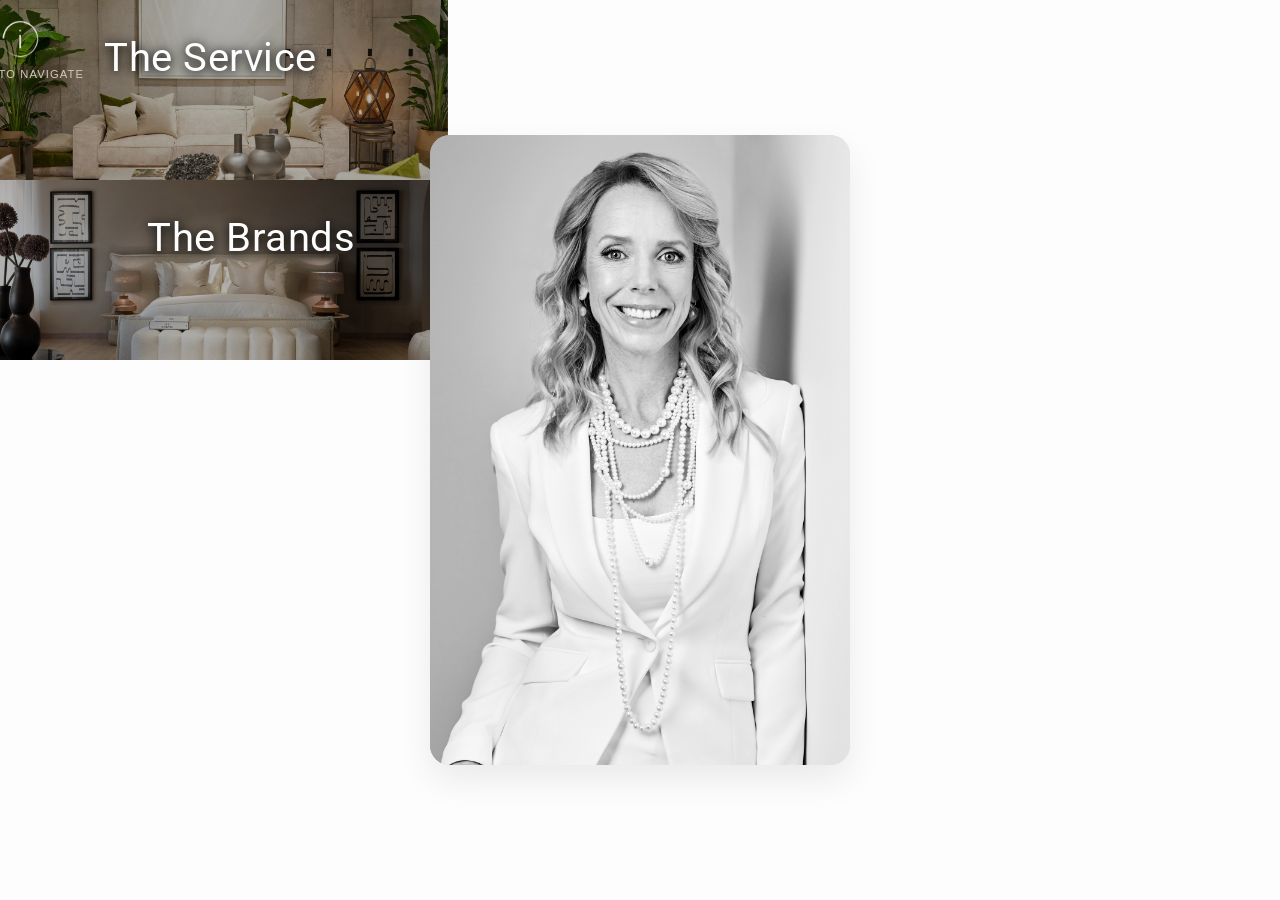
==== commit c9a7b919: "," ====
--- a/index.html
+++ b/index.html
@@ -18,6 +18,7 @@
     <link rel="stylesheet" href="css/styles.css">
     <link rel="stylesheet" href="css/gallery.css">
     <link rel="stylesheet" href="css/responsive.css">
+    <link rel="stylesheet" href="css/mobile.css">
     
     <!-- Critical device overrides - must be last to take priority -->
     <link rel="stylesheet" href="css/device-override.css">
@@ -29,6 +30,15 @@
     
     <!-- Icon library -->
     <link rel="stylesheet" href="https://cdnjs.cloudflare.com/ajax/libs/font-awesome/6.0.0/css/all.min.css">
+
+    <!-- Mobile viewport meta tag -->
+<meta name="viewport" content="width=device-width, initial-scale=1.0, maximum-scale=1.0, user-scalable=no">
+
+<!-- Mobile CSS -->
+<link rel="stylesheet" href="css/mobile.css">
+
+<!-- Mobile Detection - Load First -->
+<script src="js/mobile-init.js"></script>
 </head>
 <body>
     <!-- Page Loader -->
@@ -84,6 +94,38 @@
                 <a href="mailto:ingrid@ingridbergmaninteriors.com" class="mobile-menu-social-link" aria-label="Email">
                     <i class="far fa-envelope"></i>
                 </a>
+            </div>
+        </div>
+    </div>
+
+    <!-- Static Mobile Panels (New Layout) -->
+    <div class="mobile-static-container">
+        <!-- Service Panel -->
+        <div class="mobile-panel" style="background-image: url('images/the service (2).jpg');">
+            <div class="mobile-panel-overlay"></div>
+            <div class="mobile-panel-content">
+                <h2 class="mobile-panel-title" data-translate="service">The Service</h2>
+                <button class="mobile-panel-btn" data-section="service" data-translate="explore">Explore</button>
+            </div>
+        </div>
+        
+        <!-- Person Panel -->
+        <div class="mobile-panel person-panel">
+            <div class="mobile-person-wrapper">
+                <img src="images/Ingrid Bergman Portret.jpg" alt="Portrait" class="mobile-person-image">
+                <div class="mobile-person-overlay">
+                    <h2 class="mobile-panel-title" data-translate="person">The Person</h2>
+                    <button class="mobile-panel-btn" data-section="person" data-translate="meetPerson">Meet Ingrid</button>
+                </div>
+            </div>
+        </div>
+        
+        <!-- Brands Panel -->
+        <div class="mobile-panel" style="background-image: url('images/the brands.jpg');">
+            <div class="mobile-panel-overlay"></div>
+            <div class="mobile-panel-content">
+                <h2 class="mobile-panel-title" data-translate="brands">The Brands</h2>
+                <button class="mobile-panel-btn" data-section="brands" data-translate="explore">Explore</button>
             </div>
         </div>
     </div>
@@ -593,6 +635,7 @@
     </nav>
 
     <!-- Scripts -->
+    <script src="js/mobile-init.js"></script>
     <script src="js/loader.js"></script>
     <script src="js/main.js"></script>
     <script src="js/navigation.js"></script>
@@ -600,6 +643,7 @@
     <script src="js/page-transitions.js"></script>
     <script src="js/translations.js"></script>
     <script src="js/responsive.js"></script>
+    <script src="js/mobile-navigation.js"></script>
     <!-- Mobile Menu Script -->
     <script>
         document.addEventListener('DOMContentLoaded', function() {
@@ -642,5 +686,77 @@
             }
         });
     </script>
+    <!-- Mobile Layout Container - Only visible on mobile devices -->
+<div class="mobile-layout-container">
+    <!-- Mobile Header -->
+    <header class="mobile-header">
+        <div class="mobile-logo">
+            <img src="images/logo white i.png" alt="Ingrid Bergman Interiors Logo">
+        </div>
+        <button class="mobile-menu-toggle" aria-label="Toggle menu">
+            <span></span>
+            <span></span>
+            <span></span>
+        </button>
+    </header>
+    
+    <!-- Mobile Vertical Slider -->
+    <div class="mobile-slider-container">
+        <div class="mobile-slides">
+            <!-- Service Slide -->
+            <div class="mobile-slide" data-section="service">
+                <div class="slide-background" style="background-image: url('images/the service (2).jpg');"></div>
+                <div class="slide-content">
+                    <h2 data-translate="service">The Service</h2>
+                    <button class="mobile-explore-btn" data-action="open-service">Explore</button>
+                </div>
+            </div>
+            
+            <!-- Portrait Slide -->
+            <div class="mobile-slide portrait-slide" data-section="person">
+                <div class="mobile-portrait-container">
+                    <img src="images/Ingrid Bergman Portret.jpg" alt="Portrait" class="mobile-portrait">
+                    <button class="mobile-about-btn" data-action="open-about">The Person</button>
+                </div>
+            </div>
+            
+            <!-- Brands Slide -->
+            <div class="mobile-slide" data-section="brands">
+                <div class="slide-background" style="background-image: url('images/the brands.jpg');"></div>
+                <div class="slide-content">
+                    <h2 data-translate="brands">The Brands</h2>
+                    <button class="mobile-explore-btn" data-action="open-brands">Explore</button>
+                </div>
+            </div>
+        </div>
+        
+        <!-- Mobile Slide Indicators -->
+        <div class="mobile-slide-indicators">
+            <span class="indicator active" data-slide="0"></span>
+            <span class="indicator" data-slide="1"></span>
+            <span class="indicator" data-slide="2"></span>
+        </div>
+    </div>
+    
+    <!-- Mobile Footer -->
+    <footer class="mobile-footer">
+        <button class="mobile-contact-btn" data-translate="contactButton">Contact Us</button>
+        <div class="mobile-language-switcher">
+            <button class="mobile-lang-btn active" data-lang="en">En</button>
+            <span class="lang-separator">|</span>
+            <button class="mobile-lang-btn" data-lang="pt">Pt</button>
+        </div>
+    </footer>
+</div>
+<!-- Core Scripts -->
+<script src="js/loader.js"></script>
+<script src="js/main.js"></script>
+<script src="js/navigation.js"></script>
+<script src="js/gallery.js"></script>
+<script src="js/page-transitions.js"></script>
+<script src="js/translations.js"></script>
+
+<!-- Mobile Scripts - Load After Core -->
+<script src="js/mobile-navigation.js"></script>
 </body>
 </html>
--- a/css/styles.css
+++ b/css/styles.css
@@ -213,6 +213,7 @@
          w i l l - c h a n g e :   o p a c i t y ; 
          p o s i t i o n :   r e l a t i v e ; 
          f o n t - s i z e :   v a r ( - - f o n t - s i z e - b a s e ) ; 
+         o v e r s c r o l l - b e h a v i o r :   n o n e ; 
  } 
  
  @ k e y f r a m e s   f a d e I n   { 
@@ -794,6 +795,8 @@
          o v e r f l o w :   h i d d e n ; 
          i s o l a t i o n :   i s o l a t e ; 
          b a c k g r o u n d - c o l o r :   v a r ( - - c o l o r - b a c k g r o u n d ) ; 
+         w i l l - c h a n g e :   t r a n s f o r m ,   o p a c i t y ; 
+         b a c k f a c e - v i s i b i l i t y :   h i d d e n ; 
  } 
  
  / *   S e c t i o n   s t y l i n g   w i t h   o p t i m i z e d   p e r f o r m a n c e   f o r   s m o o t h   e x p a n s i o n   * / 
@@ -832,6 +835,8 @@
          b a c k g r o u n d - s i z e :   c o v e r ; 
          b a c k g r o u n d - p o s i t i o n :   c e n t e r ; 
          f i l t e r :   b r i g h t n e s s ( 0 . 7 ) ;   / *   D e f a u l t   d a r k e r   s t a t e   * / 
+         w i l l - c h a n g e :   t r a n s f o r m ,   o p a c i t y ; 
+         b a c k f a c e - v i s i b i l i t y :   h i d d e n ; 
  } 
  
  / *   B r i g h t e n i n g   e f f e c t   o n   h o v e r   i n s t e a d   o f   d a r k e n i n g   * / 
@@ -1007,6 +1012,8 @@
          w i d t h :   a u t o ; 
          h e i g h t :   7 0 v h ; 
          p o i n t e r - e v e n t s :   a u t o ; 
+         w i l l - c h a n g e :   t r a n s f o r m ,   o p a c i t y ; 
+         b a c k f a c e - v i s i b i l i t y :   h i d d e n ; 
  } 
  
  . p o r t r a i t - w r a p p e r   { 
@@ -1196,10 +1203,11 @@
          o p a c i t y :   0 ; 
          v i s i b i l i t y :   h i d d e n ; 
          p o i n t e r - e v e n t s :   n o n e ; 
-         t r a n s i t i o n :   o p a c i t y   0 . 7 s   c u b i c - b e z i e r ( 0 . 3 3 ,   1 ,   0 . 6 8 ,   1 ) ,   
-                                 v i s i b i l i t y   0 . 7 s   c u b i c - b e z i e r ( 0 . 3 3 ,   1 ,   0 . 6 8 ,   1 ) ; 
+         t r a n s i t i o n :   o p a c i t y   0 . 5 s   c u b i c - b e z i e r ( 0 . 2 1 5 ,   0 . 6 1 ,   0 . 3 5 5 ,   1 ) ,   
+                                 v i s i b i l i t y   0 . 5 s   c u b i c - b e z i e r ( 0 . 2 1 5 ,   0 . 6 1 ,   0 . 3 5 5 ,   1 ) ; 
          w i l l - c h a n g e :   o p a c i t y ,   v i s i b i l i t y ; 
          o v e r f l o w :   h i d d e n ; 
+         t r a n s f o r m :   t r a n s l a t e Z ( 0 ) ;   / *   F o r c e   G P U   a c c e l e r a t i o n   * / 
  } 
  
  . a b o u t - s e c t i o n . a c t i v e , 
@@ -1256,6 +1264,10 @@
  . s e r v i c e - c o n t e n t , 
  . b r a n d s - c o n t e n t , 
  . c o n t a c t - c o n t e n t   { 
+         p o s i t i o n :   a b s o l u t e ; 
+         t o p :   5 0 % ; 
+         l e f t :   5 0 % ; 
+         t r a n s f o r m :   t r a n s l a t e ( - 5 0 % ,   - 5 0 % )   t r a n s l a t e Y ( 2 0 p x )   t r a n s l a t e Z ( 0 ) ; 
          m a x - w i d t h :   m i n ( 9 0 v w ,   6 8 . 7 5 r e m ) ;   / *   F l u i d   w i t h   a   m a x   o f   1 1 0 0 p x   * / 
          w i d t h :   9 0 % ; 
          m a x - h e i g h t :   9 0 v h ; 
@@ -1268,13 +1280,21 @@
          c o l o r :   v a r ( - - c o l o r - b a c k g r o u n d ) ; 
          b o x - s h a d o w :   v a r ( - - s h a d o w - s t r o n g ) ; 
          b o r d e r :   1 p x   s o l i d   r g b a ( 2 5 5 ,   2 5 5 ,   2 5 5 ,   0 . 1 ) ; 
-         t r a n s f o r m :   t r a n s l a t e Y ( 1 . 8 7 5 r e m ) ;   / *   3 0 p x   t o   r e m   * / 
          o p a c i t y :   0 ; 
-         t r a n s i t i o n :   o p a c i t y   0 . 5 s   c u b i c - b e z i e r ( 0 . 3 2 ,   0 . 7 2 ,   0 ,   1 ) , 
-                                 t r a n s f o r m   0 . 5 s   c u b i c - b e z i e r ( 0 . 3 2 ,   0 . 7 2 ,   0 ,   1 ) ; 
+         t r a n s i t i o n :   o p a c i t y   0 . 4 s   c u b i c - b e z i e r ( 0 . 2 1 5 ,   0 . 6 1 ,   0 . 3 5 5 ,   1 ) , 
+                                 t r a n s f o r m   0 . 4 s   c u b i c - b e z i e r ( 0 . 2 1 5 ,   0 . 6 1 ,   0 . 3 5 5 ,   1 ) ; 
          w i l l - c h a n g e :   o p a c i t y ,   t r a n s f o r m ; 
          s c r o l l b a r - w i d t h :   t h i n ; 
          s c r o l l b a r - c o l o r :   v a r ( - - c o l o r - t e r t i a r y )   r g b a ( 2 5 5 ,   2 5 5 ,   2 5 5 ,   0 . 1 ) ; 
+ } 
+ 
+ . a b o u t - s e c t i o n . a c t i v e   . a b o u t - c o n t e n t , 
+ . s e r v i c e - s e c t i o n . a c t i v e   . s e r v i c e - c o n t e n t , 
+ . b r a n d s - s e c t i o n . a c t i v e   . b r a n d s - c o n t e n t , 
+ . c o n t a c t - s e c t i o n . a c t i v e   . c o n t a c t - c o n t e n t   { 
+         o p a c i t y :   1 ; 
+         t r a n s f o r m :   t r a n s l a t e ( - 5 0 % ,   - 5 0 % )   t r a n s l a t e Z ( 0 ) ; 
+         t r a n s i t i o n - d e l a y :   0 . 1 s ; 
  } 
  
  . a b o u t - c o n t e n t : : - w e b k i t - s c r o l l b a r , 
@@ -1305,7 +1325,7 @@
  . b r a n d s - s e c t i o n . a c t i v e   . b r a n d s - c o n t e n t , 
  . c o n t a c t - s e c t i o n . a c t i v e   . c o n t a c t - c o n t e n t   { 
          o p a c i t y :   1 ; 
-         t r a n s f o r m :   t r a n s l a t e Y ( 0 ) ; 
+         t r a n s f o r m :   t r a n s l a t e ( - 5 0 % ,   - 5 0 % ) ; 
          t r a n s i t i o n - d e l a y :   0 . 2 s ; 
  } 
  
@@ -3981,4 +4001,69 @@
  h t m l . d e s k t o p - d e v i c e   . v e r t i c a l - s l i d e r - c o n t a i n e r , 
  h t m l . d e s k t o p - d e v i c e   . m o b i l e - m e n u - o v e r l a y   { 
          d i s p l a y :   n o n e   ! i m p o r t a n t ; 
+ } 
+ 
+ / *   P e r f o r m a n c e   o p t i m i z a t i o n   s t y l e s   * / 
+ h t m l   { 
+         s c r o l l - b e h a v i o r :   s m o o t h ; 
+ } 
+ 
+ / *   P r e v e n t   a n i m a t i o n s   d u r i n g   p a g e   l o a d   * / 
+ . t r a n s i t i o n s - e n a b l e d   *   { 
+         t r a n s i t i o n :   o p a c i t y   0 . 4 s   c u b i c - b e z i e r ( 0 . 2 1 5 ,   0 . 6 1 ,   0 . 3 5 5 ,   1 ) , 
+                                 t r a n s f o r m   0 . 4 s   c u b i c - b e z i e r ( 0 . 2 1 5 ,   0 . 6 1 ,   0 . 3 5 5 ,   1 ) , 
+                                 v i s i b i l i t y   0 . 4 s   c u b i c - b e z i e r ( 0 . 2 1 5 ,   0 . 6 1 ,   0 . 3 5 5 ,   1 ) ; 
+ } 
+ 
+ / *   I m p r o v e   s c r o l l i n g   p e r f o r m a n c e   * / 
+ b o d y   { 
+         o v e r s c r o l l - b e h a v i o r :   n o n e ; 
+ } 
+ 
+ / *   O p t i m i z e   r e n d e r i n g   p e r f o r m a n c e   * / 
+ . m a i n - c o n t e n t ,   
+ . s e c t i o n ,   
+ . p o r t r a i t - c o n t a i n e r , 
+ . s e c t i o n - b a c k g r o u n d , 
+ . a b o u t - c o n t e n t , 
+ . s e r v i c e - c o n t e n t , 
+ . b r a n d s - c o n t e n t , 
+ . c o n t a c t - c o n t e n t   { 
+         w i l l - c h a n g e :   t r a n s f o r m ,   o p a c i t y ; 
+         b a c k f a c e - v i s i b i l i t y :   h i d d e n ; 
+ } 
+ 
+ / *   F i x   f o r   i m a g e   l o a d i n g   e r r o r s   * / 
+ . i m a g e - l o a d - e r r o r   { 
+         b a c k g r o u n d - c o l o r :   v a r ( - - c o l o r - s e c o n d a r y ) ; 
+         p o s i t i o n :   r e l a t i v e ; 
+ } 
+ 
+ . i m a g e - l o a d - e r r o r : : b e f o r e   { 
+         c o n t e n t :   ' ! ' ; 
+         p o s i t i o n :   a b s o l u t e ; 
+         t o p :   5 0 % ; 
+         l e f t :   5 0 % ; 
+         t r a n s f o r m :   t r a n s l a t e ( - 5 0 % ,   - 5 0 % ) ; 
+         c o l o r :   v a r ( - - c o l o r - l i g h t ) ; 
+         f o n t - s i z e :   1 . 5 r e m ; 
+ } 
+ 
+ / *   S e c t i o n   e x i t   a n i m a t i o n s   * / 
+ . s e c t i o n - e x i t i n g   . a b o u t - c o n t e n t , 
+ . s e c t i o n - e x i t i n g   . s e r v i c e - c o n t e n t , 
+ . s e c t i o n - e x i t i n g   . b r a n d s - c o n t e n t , 
+ . s e c t i o n - e x i t i n g   . c o n t a c t - c o n t e n t   { 
+         a n i m a t i o n :   s e c t i o n C o n t e n t E x i t   0 . 3 s   c u b i c - b e z i e r ( 0 . 2 1 5 ,   0 . 6 1 ,   0 . 3 5 5 ,   1 )   f o r w a r d s ; 
+ } 
+ 
+ @ k e y f r a m e s   s e c t i o n C o n t e n t E x i t   { 
+         0 %   { 
+                 o p a c i t y :   1 ; 
+                 t r a n s f o r m :   t r a n s l a t e ( - 5 0 % ,   - 5 0 % )   t r a n s l a t e Z ( 0 ) ; 
+         } 
+         1 0 0 %   { 
+                 o p a c i t y :   0 ; 
+                 t r a n s f o r m :   t r a n s l a t e ( - 5 0 % ,   - 5 0 % )   t r a n s l a t e Y ( 2 0 p x )   t r a n s l a t e Z ( 0 ) ; 
+         } 
  } 
--- a/css/responsive.css
+++ b/css/responsive.css
@@ -43,168 +43,63 @@
     }
     
     /* Show mobile elements */
-    .mobile-header,
-    .mobile-footer,
-    .vertical-slider-container {
+    .mobile-header {
         display: block !important;
     }
     
-    /* Set up mobile container */
-    .vertical-slider-container {
+    /* VERTICAL STATIC HOMEPAGE - NEW IMPLEMENTATION */
+    .mobile-static-container {
+        display: flex !important;
+        flex-direction: column;
         position: fixed;
-        top: 60px;
+        top: 60px; /* Account for header height */
         left: 0;
         right: 0;
-        height: calc(100vh - 120px);
+        bottom: 0;
+        overflow-y: auto;
+        width: 100%;
         z-index: 50;
-        width: 100%;
-    }
-    
-    /* Mobile header styling */
-    .mobile-header {
-        position: fixed;
-        top: 0;
-        left: 0;
-        width: 100%;
-        height: 60px;
-        background-color: #1a1a1a;
-        display: flex;
-        justify-content: space-between;
-        align-items: center;
-        padding: 0 15px;
-        z-index: 100;
-    }
-    
-    .mobile-logo {
-        display: flex;
-        align-items: center;
-    }
-    
-    .mobile-logo img {
-        height: 40px;
-        margin-right: 10px;
-    }
-    
-    .mobile-logo h1 {
-        font-size: 1.5rem;
-        color: white;
-        font-weight: 300;
-    }
-    
-    /* Mobile menu button */
-    .mobile-menu-icon {
-        display: flex;
-        flex-direction: column;
-        justify-content: space-between;
-        width: 30px;
-        height: 20px;
-        cursor: pointer;
-    }
-    
-    .mobile-menu-icon span {
-        width: 100%;
-        height: 2px;
-        background-color: white;
-        transition: all 0.3s ease;
-    }
-    
-    /* Mobile menu icon animation */
-    .mobile-menu-icon span.active:nth-child(1) {
-        transform: translateY(9px) rotate(45deg);
-    }
-    
-    .mobile-menu-icon span.active:nth-child(2) {
-        opacity: 0;
-    }
-    
-    .mobile-menu-icon span.active:nth-child(3) {
-        transform: translateY(-9px) rotate(-45deg);
-    }
-    
-    /* Mobile footer */
-    .mobile-footer {
-        position: fixed;
-        bottom: 0;
-        left: 0;
-        width: 100%;
-        height: 60px;
-        background-color: #1a1a1a;
-        display: flex;
-        justify-content: center;
-        align-items: center;
-        z-index: 100;
-    }
-    
-    .mobile-footer-social {
-        display: flex;
-        gap: 20px;
-    }
-    
-    .mobile-footer-social a {
-        color: white;
-        font-size: 1.2rem;
-    }
-    
-    /* Adjust section content for better visibility on smaller screens */
-    .about-section .about-grid,
-    .service-section .service-cards-container {
-        flex-direction: column;
-    }
-    
-    .about-section .about-image,
-    .about-section .about-text {
-        width: 100%;
-    }
-    
-    /* Style vertical slides */
-    .vertical-slides {
+        background-color: #f9f9f9;
+    }
+    
+    /* Each panel takes up 1/3 of the viewport height */
+    .mobile-panel {
         position: relative;
-        height: 100%;
-        width: 100%;
-    }
-    
-    .vertical-slide {
+        width: 100%;
+        height: calc((100vh - 60px) / 3);
+        background-size: cover;
+        background-position: center;
+        display: flex;
+        align-items: center;
+        justify-content: center;
+        overflow: hidden;
+    }
+    
+    .mobile-panel-overlay {
         position: absolute;
         top: 0;
         left: 0;
         width: 100%;
         height: 100%;
-        opacity: 0;
-        transition: opacity 0.5s ease;
-    }
-    
-    .vertical-slide:first-child {
-        opacity: 1;
-    }
-    
-    .vertical-slide-background {
-        position: absolute;
-        top: 0;
-        left: 0;
-        width: 100%;
-        height: 100%;
-        background-size: cover;
-        background-position: center;
-    }
-    
-    .vertical-slide-content {
-        position: absolute;
-        bottom: 20%;
-        left: 0;
-        width: 100%;
+        background: rgba(0, 0, 0, 0.4);
+        z-index: 1;
+    }
+    
+    .mobile-panel-content {
+        position: relative;
+        z-index: 2;
         text-align: center;
         padding: 0 20px;
-        z-index: 2;
-    }
-    
-    .vertical-slide-title {
+    }
+    
+    .mobile-panel-title {
         color: white;
-        font-size: 2.5rem;
-        margin-bottom: 1rem;
+        font-size: 2rem;
+        margin-bottom: 15px;
         text-shadow: 2px 2px 4px rgba(0,0,0,0.5);
     }
     
-    .vertical-slide-btn {
+    .mobile-panel-btn {
         background-color: rgba(255,255,255,0.2);
         color: white;
         border: 1px solid white;
@@ -214,145 +109,143 @@
         transition: all 0.3s ease;
     }
     
-    .vertical-slide-btn:hover {
+    .mobile-panel-btn:hover {
         background-color: rgba(255,255,255,0.3);
     }
     
-    /* Vertical slider indicators */
-    .vertical-slider-indicators {
+    /* Special styling for person panel */
+    .mobile-panel.person-panel {
+        display: flex;
+        align-items: center;
+        justify-content: center;
+    }
+    
+    .mobile-person-wrapper {
+        position: relative;
+        width: 80%;
+        max-width: 300px;
+        height: 80%;
+        margin: 0 auto;
+    }
+    
+    .mobile-person-image {
+        width: 100%;
+        height: 100%;
+        object-fit: cover;
+        display: block;
+    }
+    
+    .mobile-person-overlay {
         position: absolute;
-        bottom: 20px;
-        left: 0;
-        width: 100%;
-        display: flex;
-        justify-content: center;
-        gap: 10px;
-    }
-    
-    .vertical-slider-dot {
-        width: 12px;
-        height: 12px;
-        border-radius: 50%;
-        background-color: rgba(255,255,255,0.3);
-        cursor: pointer;
-        transition: all 0.3s ease;
-    }
-    
-    .vertical-slider-dot.active {
-        background-color: white;
-        transform: scale(1.2);
-    }
-    
-    /* Mobile menu overlay */
-    .mobile-menu-overlay {
+        top: 0;
+        left: 0;
+        width: 100%;
+        height: 100%;
+        background: rgba(0, 0, 0, 0.3);
+        display: flex;
+        flex-direction: column;
+        align-items: center;
+        justify-content: center;
+    }
+    
+    /* HIDE ORIGINAL MOBILE UI COMPONENTS */
+    .vertical-slider-container,
+    .mobile-menu-overlay,
+    .mobile-footer {
+        display: none !important;
+    }
+    
+    /* Mobile header styling */
+    .mobile-header {
         position: fixed;
-        top: 60px;
-        left: 0;
-        width: 100%;
-        height: calc(100vh - 60px);
-        background-color: rgba(0,0,0,0.9);
-        z-index: 200;
-        display: none;
-        opacity: 0;
-        transition: opacity 0.3s ease;
-    }
-    
-    .mobile-menu-overlay.active {
-        display: block;
-        opacity: 1;
-    }
-    
-    .mobile-menu-container {
-        padding: 2rem;
-        display: flex;
+        top: 0;
+        left: 0;
+        width: 100%;
+        height: 60px;
+        background-color: #1a1a1a;
+        display: flex;
+        justify-content: center;
+        align-items: center;
+        padding: 0 15px;
+        z-index: 100;
+    }
+    
+    .mobile-logo {
+        display: flex;
+        align-items: center;
+    }
+    
+    .mobile-logo img {
+        height: 40px;
+        margin-right: 10px;
+    }
+    
+    .mobile-logo h1 {
+        font-size: 1.5rem;
+        color: white;
+        font-weight: 300;
+    }
+    
+    /* Hide mobile menu button */
+    .mobile-menu-icon {
+        display: none !important;
+    }
+    
+    /* Adjust section content for better visibility on smaller screens */
+    .about-section .about-grid,
+    .service-section .service-cards-container {
         flex-direction: column;
-        justify-content: space-between;
-        height: 100%;
-    }
-    
-    .mobile-menu-items {
-        display: flex;
-        flex-direction: column;
-        gap: 1.5rem;
-    }
-    
-    .mobile-menu-item {
-        color: white;
-        font-size: 1.5rem;
-        text-decoration: none;
-        transition: all 0.3s ease;
-    }
-    
-    .mobile-menu-item.active {
-        color: #f0f0f0;
-        transform: translateX(10px);
-    }
-    
-    .mobile-menu-social {
-        display: flex;
-        gap: 20px;
-        margin-top: 2rem;
-    }
-    
-    .mobile-menu-social-link {
-        color: white;
-        font-size: 1.2rem;
-    }
-}
-
-/* Mobile phones */
+    }
+    
+    .about-section .about-image,
+    .about-section .about-text {
+        width: 100%;
+    }
+}
+
+/* Small screens (phones) */
 @media screen and (max-width: 576px) {
-    /* Further optimize for phones */
     .mobile-header .mobile-logo h1 {
         font-size: 1.2rem;
     }
     
-    .mobile-section-content {
-        padding: 1rem;
-    }
-    
-    .vertical-slide-title {
-        font-size: 2rem;
-    }
-    
-    .vertical-slide-btn {
+    .mobile-panel-title {
+        font-size: 1.8rem;
+    }
+    
+    .mobile-panel-btn {
         padding: 8px 16px;
         font-size: 0.9rem;
     }
     
-    /* Stack service cards */
-    .mobile-service-card {
-        width: 100%;
-        margin: 0.5rem 0;
-    }
-    
-    /* Fix social media links at bottom */
-    .mobile-footer-social {
-        gap: 30px;
-    }
-    
-    .mobile-footer-social a {
-        font-size: 1.4rem;
-    }
-}
-
-/* Handle orientation changes */
+    .mobile-person-wrapper {
+        width: 70%;
+    }
+}
+
+/* Very small screens in landscape mode */
 @media screen and (max-height: 500px) and (orientation: landscape) {
-    .mobile-header {
-        height: 40px;
-    }
-    
-    .vertical-slider-container {
-        height: calc(100vh - 80px);
-        top: 40px;
-    }
-    
-    .mobile-footer {
-        height: 40px;
-    }
-    
-    /* Adjust vertical slides for landscape */
-    .vertical-slide-content {
-        padding: 1rem;
+    .mobile-panel {
+        height: calc(100vh - 60px);
+    }
+    
+    .mobile-static-container {
+        flex-direction: row;
+        flex-wrap: wrap;
+    }
+    
+    .mobile-panel {
+        width: 50%;
+        height: calc(100vh - 60px);
+    }
+    
+    .mobile-panel.person-panel {
+        width: 100%;
+        height: calc((100vh - 60px) / 2);
+    }
+    
+    .mobile-person-wrapper {
+        width: 30%;
+        height: 90%;
     }
 } 
--- a/css/mobile.css
+++ b/css/mobile.css
@@ -0,0 +1,247 @@
+/* Mobile-Specific Styles - Only Applied to Mobile Devices */
+@media screen and (max-width: 768px) {
+    /* Hide desktop layout on mobile */
+    .mobile-device .main-content,
+    .mobile-device .header,
+    .mobile-device .footer,
+    .mobile-device .hamburger-button {
+        display: none !important;
+    }
+    
+    /* Show mobile layout */
+    .mobile-device .mobile-layout-container {
+        display: block !important;
+        position: fixed;
+        top: 0;
+        left: 0;
+        width: 100%;
+        height: 100%;
+        height: calc(var(--vh, 1vh) * 100);
+        overflow: hidden;
+        background: var(--color-background);
+    }
+    
+    /* Mobile Header */
+    .mobile-header {
+        position: fixed;
+        top: 0;
+        left: 0;
+        width: 100%;
+        height: 60px;
+        background: rgba(0, 0, 0, 0.9);
+        backdrop-filter: blur(10px);
+        -webkit-backdrop-filter: blur(10px);
+        z-index: 100;
+        display: flex;
+        justify-content: space-between;
+        align-items: center;
+        padding: 0 1rem;
+    }
+    
+    .mobile-logo img {
+        height: 30px;
+        width: auto;
+    }
+    
+    .mobile-menu-toggle {
+        width: 30px;
+        height: 24px;
+        position: relative;
+        background: none;
+        border: none;
+        cursor: pointer;
+    }
+    
+    .mobile-menu-toggle span {
+        position: absolute;
+        left: 0;
+        width: 100%;
+        height: 2px;
+        background: #fff;
+        transition: all 0.3s ease;
+    }
+    
+    .mobile-menu-toggle span:nth-child(1) { top: 0; }
+    .mobile-menu-toggle span:nth-child(2) { top: 11px; }
+    .mobile-menu-toggle span:nth-child(3) { bottom: 0; }
+    
+    /* Mobile Slider Container */
+    .mobile-slider-container {
+        position: fixed;
+        top: 60px;
+        left: 0;
+        width: 100%;
+        height: calc(100% - 120px);
+        overflow: hidden;
+    }
+    
+    .mobile-slides {
+        height: 100%;
+        transition: transform 0.5s cubic-bezier(0.645, 0.045, 0.355, 1);
+        will-change: transform;
+    }
+    
+    .mobile-slide {
+        height: 100%;
+        width: 100%;
+        position: relative;
+        display: flex;
+        align-items: center;
+        justify-content: center;
+        overflow: hidden;
+    }
+    
+    .slide-background {
+        position: absolute;
+        top: 0;
+        left: 0;
+        width: 100%;
+        height: 100%;
+        background-size: cover;
+        background-position: center;
+        transform: scale(1.1);
+        transition: transform 0.5s ease;
+    }
+    
+    .mobile-slide.active .slide-background {
+        transform: scale(1);
+    }
+    
+    .slide-content {
+        position: relative;
+        z-index: 2;
+        text-align: center;
+        padding: 2rem;
+        color: #fff;
+    }
+    
+    .slide-content h2 {
+        font-size: 2.5rem;
+        margin-bottom: 1.5rem;
+        text-shadow: 0 2px 4px rgba(0, 0, 0, 0.5);
+    }
+    
+    .mobile-explore-btn,
+    .mobile-about-btn {
+        background: rgba(255, 255, 255, 0.2);
+        border: 1px solid #fff;
+        color: #fff;
+        padding: 0.8rem 2rem;
+        border-radius: 30px;
+        font-size: 1rem;
+        cursor: pointer;
+        transition: all 0.3s ease;
+    }
+    
+    .mobile-explore-btn:hover,
+    .mobile-about-btn:hover {
+        background: rgba(255, 255, 255, 0.3);
+        transform: translateY(-2px);
+    }
+    
+    /* Portrait Slide Specific */
+    .portrait-slide {
+        background: #000;
+    }
+    
+    .mobile-portrait-container {
+        position: relative;
+        width: 80%;
+        max-width: 300px;
+    }
+    
+    .mobile-portrait {
+        width: 100%;
+        height: auto;
+        border-radius: 10px;
+        box-shadow: 0 10px 30px rgba(0, 0, 0, 0.3);
+    }
+    
+    .mobile-about-btn {
+        position: absolute;
+        bottom: -20px;
+        left: 50%;
+        transform: translateX(-50%);
+    }
+    
+    /* Mobile Slide Indicators */
+    .mobile-slide-indicators {
+        position: absolute;
+        bottom: 20px;
+        left: 50%;
+        transform: translateX(-50%);
+        display: flex;
+        gap: 8px;
+        z-index: 10;
+    }
+    
+    .indicator {
+        width: 8px;
+        height: 8px;
+        border-radius: 50%;
+        background: rgba(255, 255, 255, 0.5);
+        cursor: pointer;
+        transition: all 0.3s ease;
+    }
+    
+    .indicator.active {
+        background: #fff;
+        transform: scale(1.2);
+    }
+    
+    /* Mobile Footer */
+    .mobile-footer {
+        position: fixed;
+        bottom: 0;
+        left: 0;
+        width: 100%;
+        height: 60px;
+        background: rgba(0, 0, 0, 0.9);
+        backdrop-filter: blur(10px);
+        -webkit-backdrop-filter: blur(10px);
+        display: flex;
+        justify-content: space-between;
+        align-items: center;
+        padding: 0 1rem;
+        z-index: 100;
+    }
+    
+    .mobile-contact-btn {
+        background: var(--color-primary);
+        color: #fff;
+        border: none;
+        padding: 0.5rem 1.5rem;
+        border-radius: 20px;
+        font-size: 0.9rem;
+    }
+    
+    .mobile-language-switcher {
+        display: flex;
+        align-items: center;
+        gap: 0.5rem;
+    }
+    
+    .mobile-lang-btn {
+        background: none;
+        border: none;
+        color: #fff;
+        font-size: 0.9rem;
+        opacity: 0.7;
+        cursor: pointer;
+    }
+    
+    .mobile-lang-btn.active {
+        opacity: 1;
+    }
+}
+
+/* Ensure desktop layout remains unchanged */
+.desktop-device .main-content,
+.desktop-device .header,
+.desktop-device .footer {
+    display: flex !important;
+}
+
+.desktop-device .mobile-layout-container {
+    display: none !important;
+}
--- a/css/device-override.css
+++ b/css/device-override.css
@@ -43,7 +43,8 @@
     .mobile-header,
     .mobile-footer,
     .vertical-slider-container,
-    .mobile-menu-overlay {
+    .mobile-menu-overlay,
+    .mobile-static-container {
         display: none !important;
         opacity: 0 !important;
         visibility: hidden !important;
@@ -68,23 +69,16 @@
 /* Mobile styles */
 @media screen and (max-width: 992px) {
     .mobile-header,
-    .mobile-footer,
-    .vertical-slider-container {
+    .mobile-static-container {
         display: block !important;
     }
     
     .main-content,
-    .header {
+    .header,
+    .mobile-footer,
+    .vertical-slider-container,
+    .mobile-menu-overlay {
         display: none !important;
-    }
-    
-    /* Fix duplicate social icon display */
-    .mobile-footer {
-        position: fixed;
-        bottom: 0;
-        left: 0;
-        width: 100%;
-        z-index: 100;
     }
     
     /* Ensure mobile menu works correctly */
@@ -92,20 +86,13 @@
         overflow: hidden;
     }
     
-    body.mobile-menu-open .mobile-menu-overlay {
-        display: block;
-        opacity: 1;
+    /* Make mobile static container display as flex to enable vertical layout */
+    .mobile-static-container {
+        display: flex !important;
     }
     
-    /* Fix the social media links at bottom */
-    .mobile-footer .mobile-footer-social {
-        display: flex;
-        justify-content: center;
-        gap: 30px;
-    }
-    
-    /* Fix the title display in slides */
-    .vertical-slide-title {
+    /* Fix the title display in mobile panels */
+    .mobile-panel-title {
         margin-bottom: 20px;
     }
 } 
--- a/css/mobile.css
+++ b/css/mobile.css
@@ -0,0 +1,247 @@
+/* Mobile-Specific Styles - Only Applied to Mobile Devices */
+@media screen and (max-width: 768px) {
+    /* Hide desktop layout on mobile */
+    .mobile-device .main-content,
+    .mobile-device .header,
+    .mobile-device .footer,
+    .mobile-device .hamburger-button {
+        display: none !important;
+    }
+    
+    /* Show mobile layout */
+    .mobile-device .mobile-layout-container {
+        display: block !important;
+        position: fixed;
+        top: 0;
+        left: 0;
+        width: 100%;
+        height: 100%;
+        height: calc(var(--vh, 1vh) * 100);
+        overflow: hidden;
+        background: var(--color-background);
+    }
+    
+    /* Mobile Header */
+    .mobile-header {
+        position: fixed;
+        top: 0;
+        left: 0;
+        width: 100%;
+        height: 60px;
+        background: rgba(0, 0, 0, 0.9);
+        backdrop-filter: blur(10px);
+        -webkit-backdrop-filter: blur(10px);
+        z-index: 100;
+        display: flex;
+        justify-content: space-between;
+        align-items: center;
+        padding: 0 1rem;
+    }
+    
+    .mobile-logo img {
+        height: 30px;
+        width: auto;
+    }
+    
+    .mobile-menu-toggle {
+        width: 30px;
+        height: 24px;
+        position: relative;
+        background: none;
+        border: none;
+        cursor: pointer;
+    }
+    
+    .mobile-menu-toggle span {
+        position: absolute;
+        left: 0;
+        width: 100%;
+        height: 2px;
+        background: #fff;
+        transition: all 0.3s ease;
+    }
+    
+    .mobile-menu-toggle span:nth-child(1) { top: 0; }
+    .mobile-menu-toggle span:nth-child(2) { top: 11px; }
+    .mobile-menu-toggle span:nth-child(3) { bottom: 0; }
+    
+    /* Mobile Slider Container */
+    .mobile-slider-container {
+        position: fixed;
+        top: 60px;
+        left: 0;
+        width: 100%;
+        height: calc(100% - 120px);
+        overflow: hidden;
+    }
+    
+    .mobile-slides {
+        height: 100%;
+        transition: transform 0.5s cubic-bezier(0.645, 0.045, 0.355, 1);
+        will-change: transform;
+    }
+    
+    .mobile-slide {
+        height: 100%;
+        width: 100%;
+        position: relative;
+        display: flex;
+        align-items: center;
+        justify-content: center;
+        overflow: hidden;
+    }
+    
+    .slide-background {
+        position: absolute;
+        top: 0;
+        left: 0;
+        width: 100%;
+        height: 100%;
+        background-size: cover;
+        background-position: center;
+        transform: scale(1.1);
+        transition: transform 0.5s ease;
+    }
+    
+    .mobile-slide.active .slide-background {
+        transform: scale(1);
+    }
+    
+    .slide-content {
+        position: relative;
+        z-index: 2;
+        text-align: center;
+        padding: 2rem;
+        color: #fff;
+    }
+    
+    .slide-content h2 {
+        font-size: 2.5rem;
+        margin-bottom: 1.5rem;
+        text-shadow: 0 2px 4px rgba(0, 0, 0, 0.5);
+    }
+    
+    .mobile-explore-btn,
+    .mobile-about-btn {
+        background: rgba(255, 255, 255, 0.2);
+        border: 1px solid #fff;
+        color: #fff;
+        padding: 0.8rem 2rem;
+        border-radius: 30px;
+        font-size: 1rem;
+        cursor: pointer;
+        transition: all 0.3s ease;
+    }
+    
+    .mobile-explore-btn:hover,
+    .mobile-about-btn:hover {
+        background: rgba(255, 255, 255, 0.3);
+        transform: translateY(-2px);
+    }
+    
+    /* Portrait Slide Specific */
+    .portrait-slide {
+        background: #000;
+    }
+    
+    .mobile-portrait-container {
+        position: relative;
+        width: 80%;
+        max-width: 300px;
+    }
+    
+    .mobile-portrait {
+        width: 100%;
+        height: auto;
+        border-radius: 10px;
+        box-shadow: 0 10px 30px rgba(0, 0, 0, 0.3);
+    }
+    
+    .mobile-about-btn {
+        position: absolute;
+        bottom: -20px;
+        left: 50%;
+        transform: translateX(-50%);
+    }
+    
+    /* Mobile Slide Indicators */
+    .mobile-slide-indicators {
+        position: absolute;
+        bottom: 20px;
+        left: 50%;
+        transform: translateX(-50%);
+        display: flex;
+        gap: 8px;
+        z-index: 10;
+    }
+    
+    .indicator {
+        width: 8px;
+        height: 8px;
+        border-radius: 50%;
+        background: rgba(255, 255, 255, 0.5);
+        cursor: pointer;
+        transition: all 0.3s ease;
+    }
+    
+    .indicator.active {
+        background: #fff;
+        transform: scale(1.2);
+    }
+    
+    /* Mobile Footer */
+    .mobile-footer {
+        position: fixed;
+        bottom: 0;
+        left: 0;
+        width: 100%;
+        height: 60px;
+        background: rgba(0, 0, 0, 0.9);
+        backdrop-filter: blur(10px);
+        -webkit-backdrop-filter: blur(10px);
+        display: flex;
+        justify-content: space-between;
+        align-items: center;
+        padding: 0 1rem;
+        z-index: 100;
+    }
+    
+    .mobile-contact-btn {
+        background: var(--color-primary);
+        color: #fff;
+        border: none;
+        padding: 0.5rem 1.5rem;
+        border-radius: 20px;
+        font-size: 0.9rem;
+    }
+    
+    .mobile-language-switcher {
+        display: flex;
+        align-items: center;
+        gap: 0.5rem;
+    }
+    
+    .mobile-lang-btn {
+        background: none;
+        border: none;
+        color: #fff;
+        font-size: 0.9rem;
+        opacity: 0.7;
+        cursor: pointer;
+    }
+    
+    .mobile-lang-btn.active {
+        opacity: 1;
+    }
+}
+
+/* Ensure desktop layout remains unchanged */
+.desktop-device .main-content,
+.desktop-device .header,
+.desktop-device .footer {
+    display: flex !important;
+}
+
+.desktop-device .mobile-layout-container {
+    display: none !important;
+}
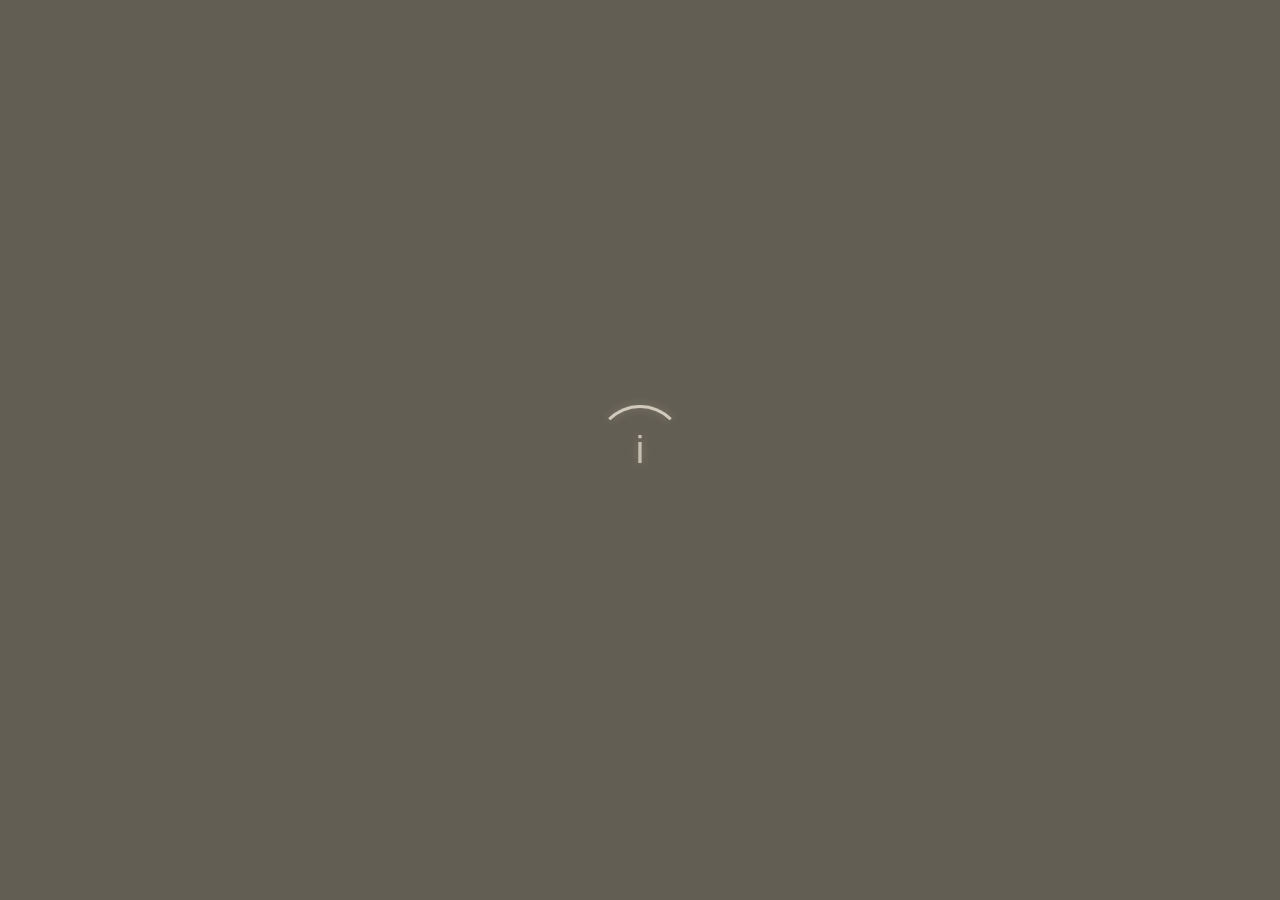
==== commit dc2111d8: "m" ====
--- a/index.html
+++ b/index.html
@@ -18,7 +18,6 @@
     <link rel="stylesheet" href="css/styles.css">
     <link rel="stylesheet" href="css/gallery.css">
     <link rel="stylesheet" href="css/responsive.css">
-    <link rel="stylesheet" href="css/mobile.css">
     
     <!-- Critical device overrides - must be last to take priority -->
     <link rel="stylesheet" href="css/device-override.css">
@@ -30,15 +29,6 @@
     
     <!-- Icon library -->
     <link rel="stylesheet" href="https://cdnjs.cloudflare.com/ajax/libs/font-awesome/6.0.0/css/all.min.css">
-
-    <!-- Mobile viewport meta tag -->
-<meta name="viewport" content="width=device-width, initial-scale=1.0, maximum-scale=1.0, user-scalable=no">
-
-<!-- Mobile CSS -->
-<link rel="stylesheet" href="css/mobile.css">
-
-<!-- Mobile Detection - Load First -->
-<script src="js/mobile-init.js"></script>
 </head>
 <body>
     <!-- Page Loader -->
@@ -635,7 +625,6 @@
     </nav>
 
     <!-- Scripts -->
-    <script src="js/mobile-init.js"></script>
     <script src="js/loader.js"></script>
     <script src="js/main.js"></script>
     <script src="js/navigation.js"></script>
@@ -643,7 +632,6 @@
     <script src="js/page-transitions.js"></script>
     <script src="js/translations.js"></script>
     <script src="js/responsive.js"></script>
-    <script src="js/mobile-navigation.js"></script>
     <!-- Mobile Menu Script -->
     <script>
         document.addEventListener('DOMContentLoaded', function() {
@@ -687,7 +675,7 @@
         });
     </script>
     <!-- Mobile Layout Container - Only visible on mobile devices -->
-<div class="mobile-layout-container">
+<div class="mobile-layout-container" style="display: none;">
     <!-- Mobile Header -->
     <header class="mobile-header">
         <div class="mobile-logo">
@@ -748,15 +736,5 @@
         </div>
     </footer>
 </div>
-<!-- Core Scripts -->
-<script src="js/loader.js"></script>
-<script src="js/main.js"></script>
-<script src="js/navigation.js"></script>
-<script src="js/gallery.js"></script>
-<script src="js/page-transitions.js"></script>
-<script src="js/translations.js"></script>
-
-<!-- Mobile Scripts - Load After Core -->
-<script src="js/mobile-navigation.js"></script>
 </body>
 </html>
